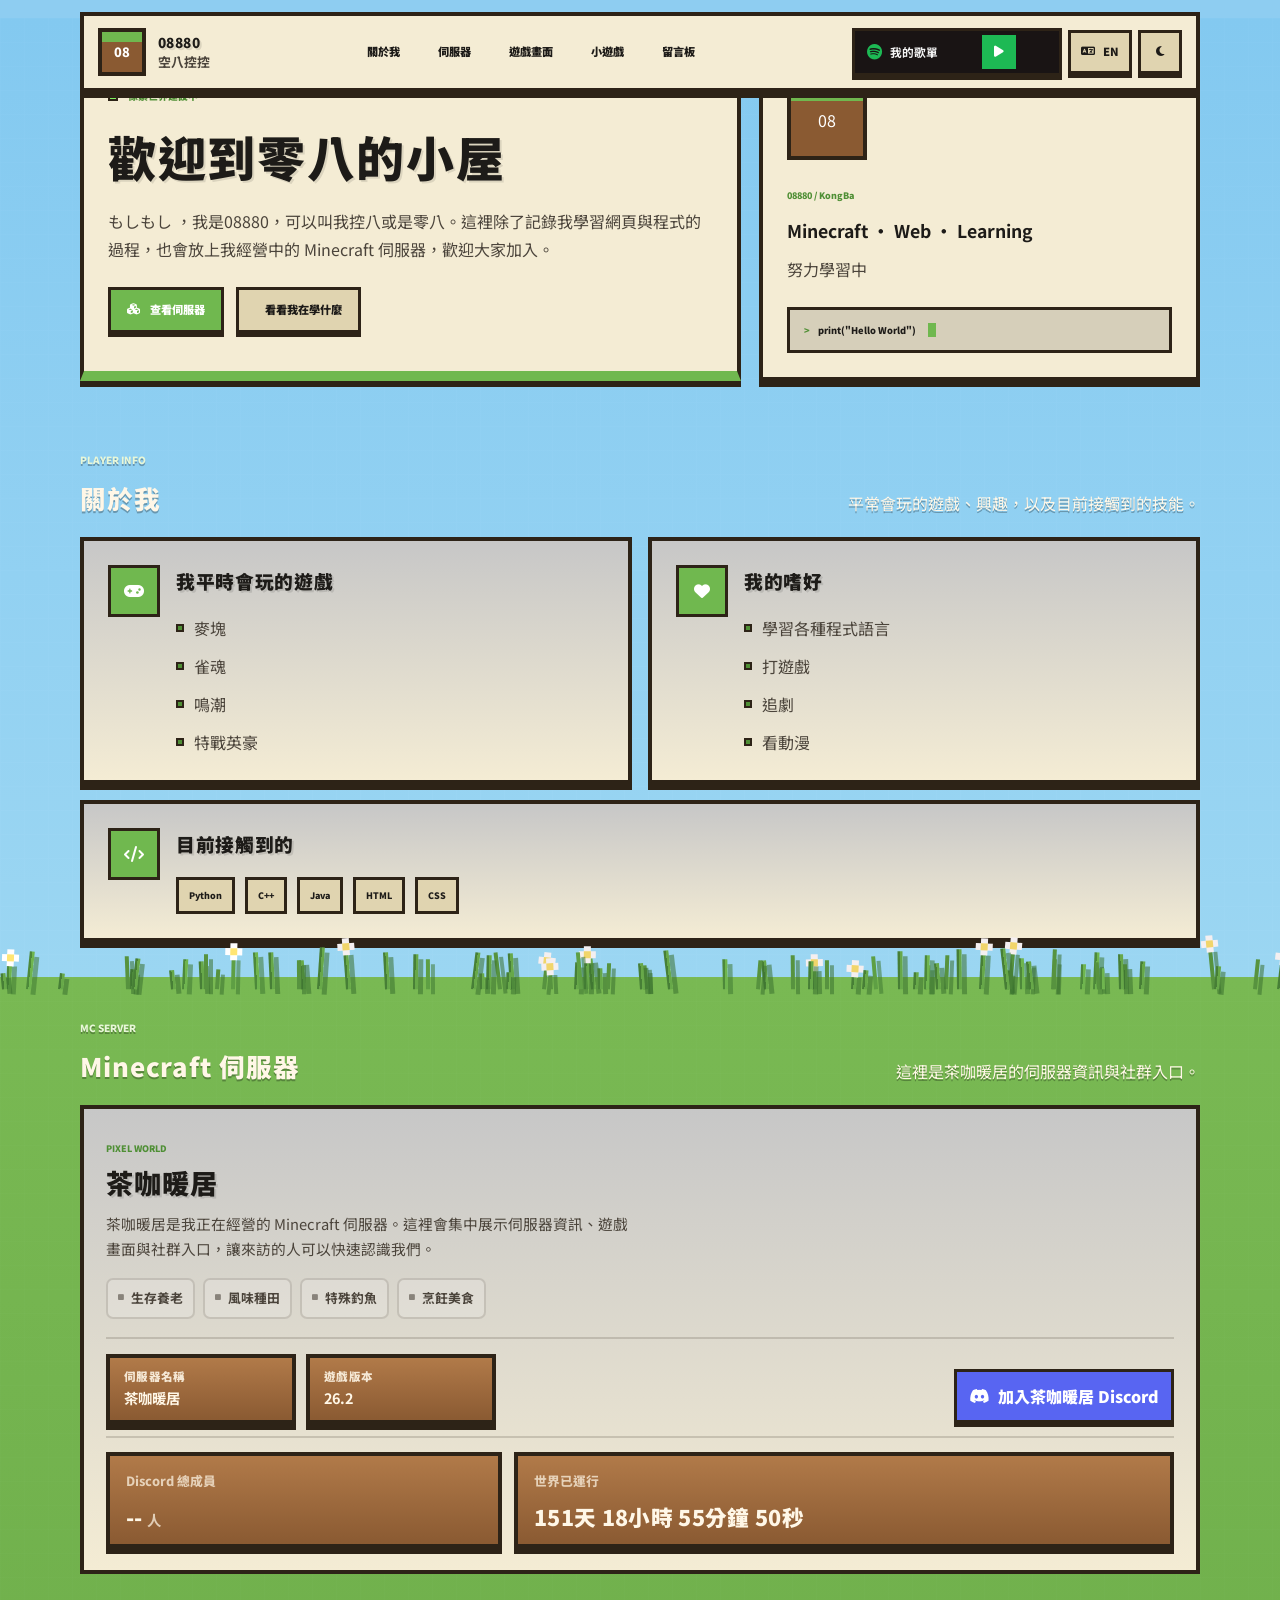
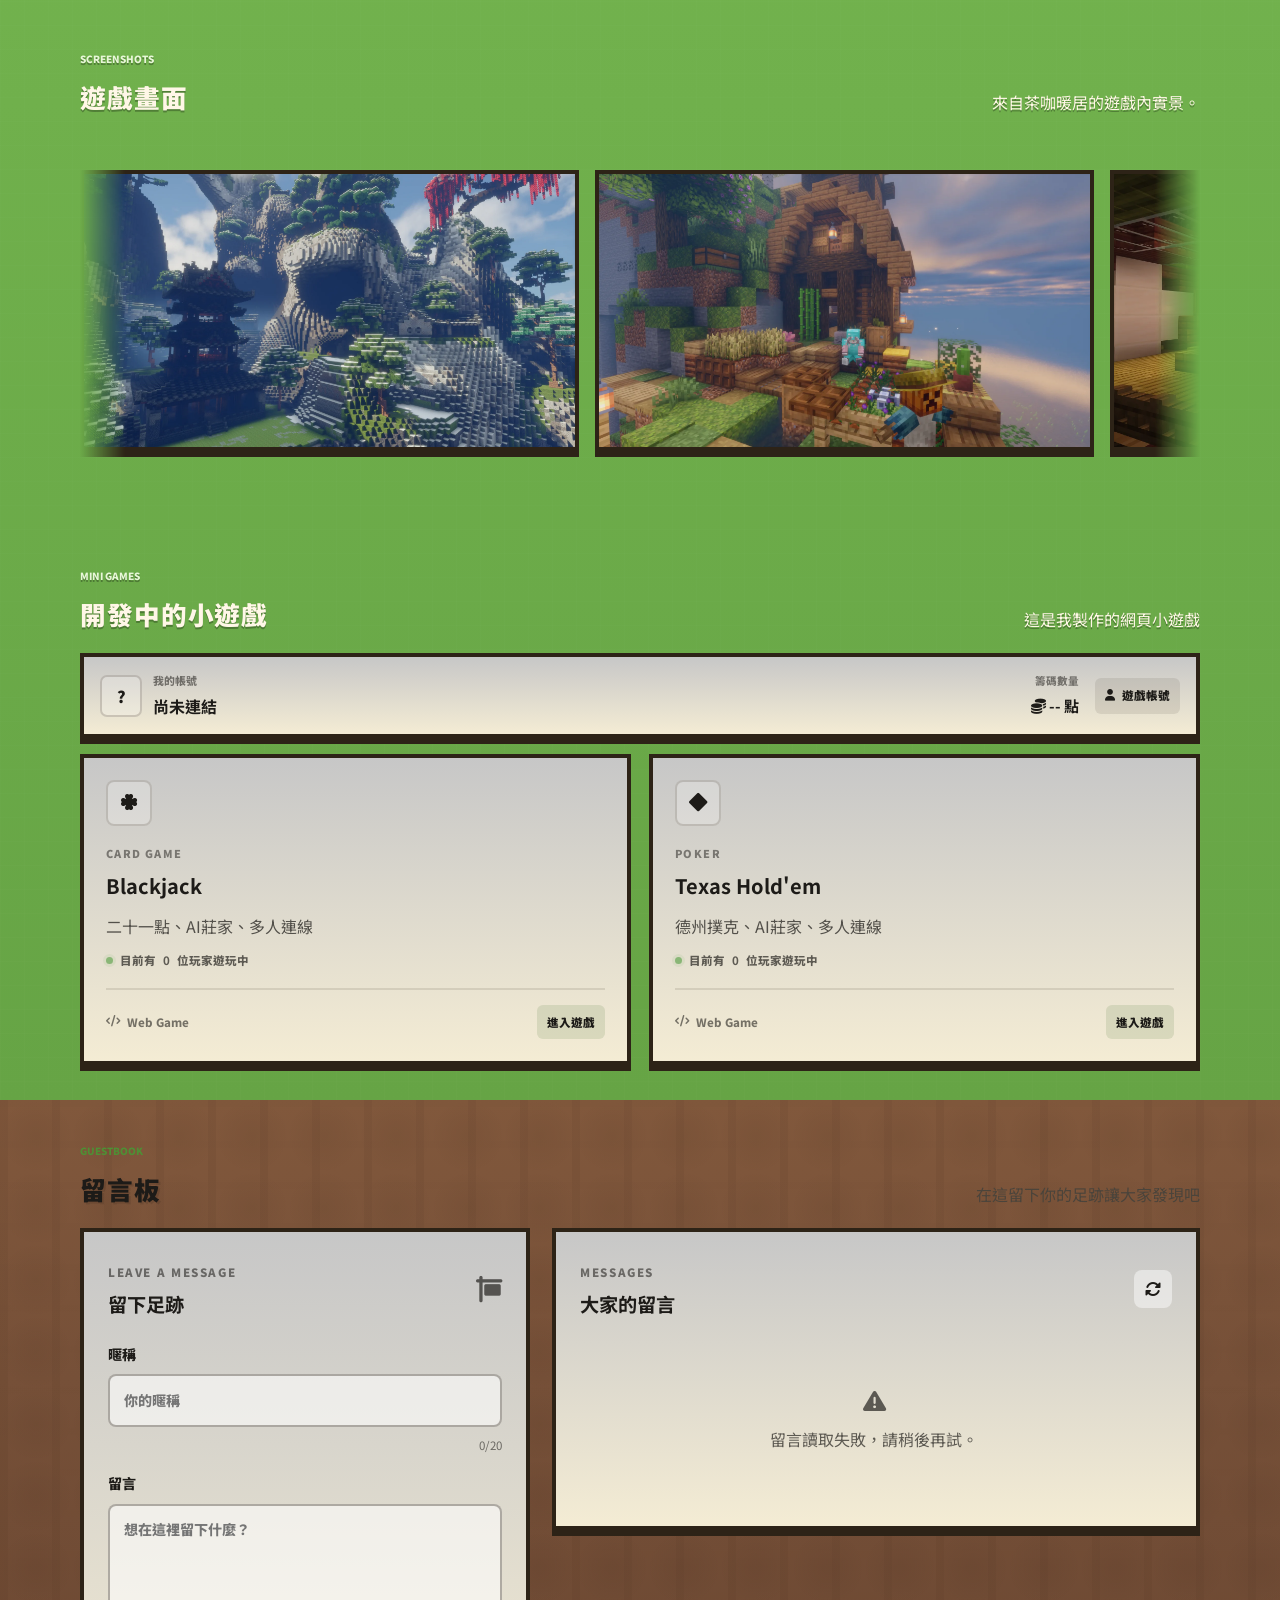
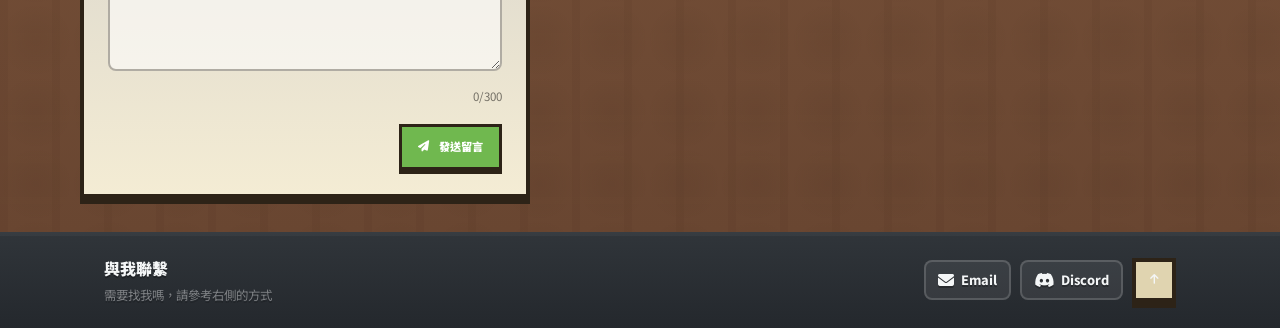
==== index.html @ 5b761f63 "Add files via upload" ====
<!DOCTYPE html>

<html lang="zh-TW">
<head>
<meta charset="utf-8"/>
<meta content="width=device-width, initial-scale=1.0" name="viewport"/>
<meta content="嗨!這是08880的自介" name="description"/>
<meta content="#a8d080" name="theme-color"/>
<title>08880 Website</title>
<link href="https://fonts.googleapis.com" rel="preconnect"/>
<link crossorigin="" href="https://fonts.gstatic.com" rel="preconnect"/>
<link href="https://fonts.googleapis.com/css2?family=Noto+Sans+TC:wght@400;500;700;900&amp;display=swap" rel="stylesheet"/>
<link href="https://cdnjs.cloudflare.com/ajax/libs/font-awesome/6.4.2/css/all.min.css" rel="stylesheet"/>
<link href="style.css?v=43" rel="stylesheet"/>
</head>
<body>
<div class="topbar-reveal-zone" id="topbar-reveal-zone" aria-hidden="true"></div>
<div aria-hidden="true" class="pixel-cloud cloud-one"></div>
<div aria-hidden="true" class="pixel-cloud cloud-two"></div>
<main class="site-shell">
<header class="topbar">
<a aria-label="回到首頁" class="brand" href="#home">
<span class="brand-mark">08</span>
<span class="brand-copy">
<strong class="brand-name">08880</strong>
<small class="brand-subtitle">空八控控</small>
</span>
</a>
<nav aria-label="主要導覽" class="desktop-nav">
<a class="nav-link nav-about" href="#about">關於我</a>
<a class="nav-link nav-server" href="#server">伺服器</a>
<a class="nav-link nav-gallery" href="#gallery">相簿</a>
<a class="nav-link nav-goals" href="#goals">小遊戲</a>
<a class="nav-link nav-guestbook" href="#guestbook">留言板</a>

</nav>
<div class="toolbar">
<div class="spotify-shell">
<div class="spotify-controls" aria-label="Spotify 歌單播放器">
<button class="spotify-now-playing spotify-open-btn" type="button" title="開啟 Spotify 歌單播放器">
<i class="fa-brands fa-spotify"></i>
<span class="spotify-track-name">我的歌單</span>
</button>

<button class="spotify-control-btn spotify-play-btn" type="button" aria-label="播放或暫停歌單" title="播放 / 暫停">
<i class="fa-solid fa-play"></i>
</button>

<button class="spotify-control-btn spotify-list-btn" type="button" aria-label="開啟歌單播放器" title="開啟歌單播放器">
<i class="fa-solid fa-list-music"></i>
</button>
</div>

<div class="spotify-popover" id="spotify-popover" aria-hidden="true">
<div class="spotify-popover-head">
<span><i class="fa-brands fa-spotify"></i> 我的歌單</span>
<button class="spotify-close-btn" type="button" aria-label="關閉 Spotify 播放器">
<i class="fa-solid fa-xmark"></i>
</button>
</div>

<div class="spotify-embed-frame-wrap">
<div id="spotify-embed"></div>
</div>
</div>
</div>
<button aria-label="切換語言" class="icon-btn lang-switch-btn" title="切換語言" type="button">
<i class="fa-solid fa-language"></i>
<span class="btn-text">EN</span>
</button>
<button aria-label="切換深色模式" class="icon-btn theme-btn" title="切換深色模式" type="button">
<i class="fa-solid fa-moon"></i>
</button>
</div>
</header>
<div class="world-zone sky-world" id="sky-world">
<div class="sky-cloud-layer" id="sky-cloud-layer" aria-hidden="true"></div>

<section class="hero" id="home">
<div class="hero-copy panel-block panel-grass">
<div class="eyebrow hero-eyebrow">
<span class="status-dot"></span>
<span class="hero-kicker">像素世界建設中</span>
</div>
<h1 class="hero-title">
<span class="greeting-content">歡迎到零八的小屋</span>
</h1>
<p class="intro-text">
                    もしもし ，我是08880，可以叫我控八或是零八。這裡除了記錄我學習網頁與程式的過程，也會放上我經營中的 Minecraft 伺服器，歡迎大家加入。
                </p>
<div class="hero-actions">
<a class="primary-btn hero-server-btn" href="#server">
<i class="fa-solid fa-cubes"></i>
<span>查看伺服器</span>
</a>
<a class="secondary-btn hero-skills-btn" href="#about">
<i class="fa-solid fa-pickaxe"></i>
<span>看看我在學什麼</span>
</a>
</div>
</div>
<aside aria-label="個人資訊摘要" class="hero-panel panel-block panel-stone">
<div class="hero-avatar">08</div>
<div class="hero-panel-copy">
<span class="hero-panel-label">08880 / KongBa</span>
<strong class="hero-panel-title">Minecraft · Web · Learning</strong>
<p class="hero-panel-text">努力學習中</p>
</div>
<div aria-hidden="true" class="terminal-line">
<span>&gt;</span>
<span class="terminal-code" aria-hidden="true"></span>
<span class="terminal-cursor"></span>
</div>
</aside>
</section>
<section class="section" id="about">
<div class="section-heading">
<div>
<span class="eyebrow about-eyebrow">PLAYER INFO</span>
<h2 class="section-title about-title">關於我</h2>
</div>
<p class="section-description about-description">平常會玩的遊戲、興趣，以及目前接觸到的技能。</p>
</div>
<div class="about-grid">
<article class="info-card panel-block panel-stone games-card">
<div class="card-icon"><i class="fa-solid fa-gamepad"></i></div>
<div>
<h3 class="games-title">我平時會玩的遊戲</h3>
<ul class="item-list game-list"></ul>
</div>
</article>
<article class="info-card panel-block panel-stone hobby-card">
<div class="card-icon"><i class="fa-solid fa-heart"></i></div>
<div>
<h3 class="hobby-title">我的嗜好</h3>
<ul class="item-list hobby-list"></ul>
</div>
</article>
<article class="info-card panel-block panel-stone skills-card">
<div class="card-icon"><i class="fa-solid fa-code"></i></div>
<div class="skills-content">
<h3 class="skills-title">目前接觸到的</h3>
<div class="badge-list skills-list"></div>
</div>
</article>
</div>
</section>

</div>
<div class="world-zone grass-world" id="grass-world">
<div class="grass-horizon-decoration" id="grass-horizon-decoration" aria-hidden="true"></div>
<section class="section server-section" id="server">
<div class="section-heading">
<div>
<span class="eyebrow server-eyebrow">MC SERVER</span>
<h2 class="section-title server-title">Minecraft 伺服器</h2>
</div>
<p class="section-description server-description">介紹茶咖暖居的玩法、社群入口與目前運行狀態。</p>
</div>
<div class="server-layout server-layout-unified">
<div class="server-unified-card panel-block panel-stone">

<div class="server-unified-main server-unified-main-single">
<div class="server-intro-copy server-simple-card">
<span class="server-mini-label">PIXEL WORLD</span>
<h3 class="server-name">茶咖暖居</h3>

<p class="server-copy">茶咖暖居是我正在經營的 Minecraft 生存伺服器，希望打造一個能長期遊玩、交流與一起留下回憶的小世界。</p>

<div class="server-features server-feature-cards">
<span><i class="fa-solid fa-square"></i><span class="server-feature-one">生存養老</span></span>
<span><i class="fa-solid fa-square"></i><span class="server-feature-two">風味種田</span></span>
<span><i class="fa-solid fa-square"></i><span class="server-feature-three">特殊釣魚</span></span>
<span><i class="fa-solid fa-square"></i><span class="server-feature-four">烹飪美食</span></span>
</div>
</div>
</div>

<div class="server-unified-footer server-unified-footer-v21">
<div class="server-meta-grid server-meta-grid-compact">
<div class="server-meta-card panel-block panel-dirt">
<span class="server-meta-label server-ip-label">伺服器名稱</span>
<strong class="server-meta-value server-ip-value">茶咖暖居</strong>
</div>

<div class="server-meta-card panel-block panel-dirt">
<span class="server-meta-label server-version-label">遊戲版本</span>
<strong class="server-meta-value server-version-value">26.2</strong>
</div>
</div>

<a class="discord-link-btn server-discord-single-btn" href="https://discord.gg/FHCSjfD9Fq" rel="noopener noreferrer" target="_blank">
<i class="fa-brands fa-discord"></i>
<span class="discord-link-text">加入茶咖暖居 Discord</span>
</a>
</div>

<div class="server-bottom-stats">
<div class="discord-stat-box panel-block panel-dirt">
<span class="discord-stat-label">Discord 總成員</span>
<strong class="discord-stat-value">
<span id="discord-member-count">讀取中...</span>
<span class="discord-stat-unit">人</span>
</strong>
</div>

<div class="discord-stat-box panel-block panel-dirt discord-uptime-box">
<span class="discord-stat-label">世界已運行</span>
<strong class="discord-stat-value discord-uptime-value" id="server-uptime">計算中...</strong>
</div>
</div>

</div>
</div>
</section>


<section class="section gallery-section" id="gallery">
<div class="section-heading">
<div>
<span class="eyebrow gallery-eyebrow">SCREENSHOTS</span>
<h2 class="section-title gallery-title">遊戲畫面</h2>
</div>
<p class="section-description gallery-description">來自茶咖暖居的遊戲內實景。</p>
</div>
<div aria-label="茶咖暖居遊戲畫面輪播" class="gallery-carousel" id="gallery-carousel">
<button class="gallery-strip-arrow gallery-strip-arrow-left" type="button" aria-label="上一張">
<i class="fa-solid fa-chevron-left"></i>
</button>

<div class="gallery-track" id="gallery-track"></div>

<button class="gallery-strip-arrow gallery-strip-arrow-right" type="button" aria-label="下一張">
<i class="fa-solid fa-chevron-right"></i>
</button>
</div>
</section>

<section class="section games-section" id="goals">
<div class="section-heading">
<div>
<span class="eyebrow goals-eyebrow">MINI GAMES</span>
<h2 class="section-title goals-title">開發中的小遊戲</h2>
</div>
<p class="section-description goals-description">這是我製作的網頁小遊戲</p>
</div>

<div class="game-wallet-bar panel-block panel-stone" id="game-wallet-bar">
<div class="game-wallet-identity">
<div class="game-wallet-avatar" id="game-wallet-avatar">
<span id="game-wallet-avatar-fallback">?</span>
<img id="game-wallet-avatar-image" alt="" hidden>
</div>
<div>
<span class="game-wallet-label">我的帳號</span>
<strong id="game-wallet-name">尚未連結</strong>
</div>
</div>

<div class="game-wallet-balance">
<span>籌碼數量</span>
<strong><i class="fa-solid fa-coins"></i> <span id="game-wallet-chips">--</span> 點</strong>
</div>

<div class="game-wallet-actions">
<button class="game-wallet-account" id="game-wallet-account" type="button">
<i class="fa-solid fa-user"></i>
<span>遊戲帳號</span>
</button>
</div>
</div>

<div class="games-grid">
<article class="game-card panel-block panel-stone" data-game-card="blackjack">
<div class="game-card-top">
<span class="game-icon" aria-hidden="true">
<i class="fa-solid fa-clover"></i>
</span>
</div>

<div class="game-card-copy">
<span class="game-kicker">CARD GAME</span>
<h3 class="blackjack-title">Blackjack</h3>
<p class="blackjack-text">二十一點、AI莊家、多人連線</p>
<p class="game-online-count" data-game-online="blackjack">
<span class="game-online-dot"></span>
目前有 <strong>0</strong> 位玩家遊玩中
</p>
</div>

<div class="game-card-footer">
<span><i class="fa-solid fa-code"></i> Web Game</span>
<button class="game-dev-btn game-dev-one game-enter-btn" data-game="blackjack" type="button">進入遊戲</button>
</div>
</article>

<article class="game-card panel-block panel-stone" data-game-card="texas">
<div class="game-card-top">
<span class="game-icon" aria-hidden="true">
<i class="fa-solid fa-diamond"></i>
</span>
</div>

<div class="game-card-copy">
<span class="game-kicker">POKER</span>
<h3 class="texas-title">Texas Hold&apos;em</h3>
<p class="texas-text">德州撲克、AI莊家、多人連線</p>
<p class="game-online-count" data-game-online="texas">
<span class="game-online-dot"></span>
目前有 <strong>0</strong> 位玩家遊玩中
</p>
</div>

<div class="game-card-footer">
<span><i class="fa-solid fa-code"></i> Web Game</span>
<button class="game-dev-btn game-dev-two game-enter-btn" data-game="texas" type="button">進入遊戲</button>
</div>
</article>
</div>
</section>



</div>
<div class="world-zone dirt-world" id="dirt-world">


<div class="game-account-modal" id="game-account-modal" aria-hidden="true">
<div class="game-account-dialog panel-block panel-stone" role="dialog" aria-modal="true" aria-labelledby="game-account-title">
<button class="game-account-close" id="game-account-close" type="button" aria-label="關閉遊戲帳號">
<i class="fa-solid fa-xmark"></i>
</button>

<div class="game-account-head">
<span class="eyebrow">GAME ACCOUNT</span>
<h2 id="game-account-title">遊戲帳號</h2>
</div>

<div class="game-auth-view" id="game-auth-view">
<div class="game-auth-reward">
<i class="fa-solid fa-coins"></i>
<div>
<strong>首次連結獲得 3000 點</strong>
</div>
</div>

<div class="game-auth-buttons">
<button class="game-auth-provider game-auth-google" id="game-auth-google" type="button">
<i class="fa-brands fa-google"></i>
<span>使用 Google 連結</span>
</button>

<button class="game-auth-provider game-auth-discord" id="game-auth-discord" type="button">
<i class="fa-brands fa-discord"></i>
<span>使用 Discord 連結</span>
</button>
</div>

<p class="game-auth-note">進行帳號綁定以儲存您的資訊</p>
</div>

<div class="game-profile-view" id="game-profile-view" hidden>
<div class="game-profile-layout">
<div class="game-profile-main">
<div class="game-profile-overview">
<div class="game-profile-avatar-wrap">
<button class="game-profile-avatar game-profile-avatar-edit" id="game-profile-avatar" type="button" aria-label="更換玩家頭像" title="點擊更換頭像">
<span id="game-profile-avatar-fallback">?</span>
<img id="game-profile-avatar-image" alt="玩家頭像" hidden>
<span class="game-avatar-edit-overlay" aria-hidden="true">
<i class="fa-solid fa-pen"></i>
</span>
</button>

<input id="game-avatar-file" type="file" accept="image/png,image/jpeg,image/webp" hidden>
</div>

<div class="game-profile-summary">
<span>您的資訊</span>
<strong id="game-profile-display-name">--</strong>

<div class="game-profile-chips">
<span>我的籌碼</span>
<strong><i class="fa-solid fa-coins"></i> <span id="game-profile-chips">0</span> 點</strong>
</div>

<button class="game-daily-btn" id="game-daily-btn" type="button">
<i class="fa-solid fa-gift"></i>
<span>領取每日 1000 點</span>
</button>
</div>

<div class="game-radar-only">
<svg id="game-radar-svg" viewBox="0 0 260 250" role="img" aria-label="玩家五項遊戲風格雷達圖">
<g class="game-radar-grid"></g>
<polygon id="game-radar-value" class="game-radar-value" points=""></polygon>
<g class="game-radar-axes"></g>
<g class="game-radar-labels"></g>
</svg>
</div>
</div>

<div class="game-profile-form">
<label>
<span>暱稱</span>
<div class="game-nickname-field">
<input id="game-profile-nickname" type="text" maxlength="10" autocomplete="nickname" placeholder="輸入暱稱">
<span class="game-nickname-count" id="game-nickname-count">0/10</span>
</div>
</label>

<div class="game-profile-form-actions">
<p id="game-profile-status" aria-live="polite"></p>

<button class="game-profile-save" id="game-profile-save" type="button">
<i class="fa-solid fa-floppy-disk"></i>
<span>儲存設定</span>
</button>
</div>
</div>

<div class="game-bindings-panel">
<div class="game-bindings-head">
<div>
<span>ACCOUNT LINKS</span>
<strong>帳號綁定</strong>
</div>
<small>至少保留一種登入方式</small>
</div>

<div class="game-binding-row" data-binding-provider="google">
<div class="game-binding-provider">
<i class="fa-brands fa-google"></i>
<div>
<strong>Google</strong>
<span class="game-binding-status">尚未綁定</span>
</div>
</div>
<div class="game-binding-actions">
<button class="game-binding-primary" data-binding-action="google" type="button">綁定</button>
<button class="game-binding-unlink" data-unlink-provider="google" type="button">解除綁定</button>
</div>
</div>

<div class="game-binding-row" data-binding-provider="discord">
<div class="game-binding-provider">
<i class="fa-brands fa-discord"></i>
<div>
<strong>Discord</strong>
<span class="game-binding-status">尚未綁定</span>
</div>
</div>
<div class="game-binding-actions">
<button class="game-binding-primary" data-binding-action="discord" type="button">綁定</button>
<button class="game-binding-unlink" data-unlink-provider="discord" type="button">解除綁定</button>
</div>
</div>
</div>

<button class="game-logout-btn" id="game-logout-btn" type="button">
<i class="fa-solid fa-right-from-bracket"></i>
<span>登出遊戲帳號</span>
</button>
</div>


</div>
</div>
</div>
</div>

<div class="gallery-lightbox" id="gallery-lightbox" aria-hidden="true">
<button class="gallery-lightbox-close" id="gallery-lightbox-close" type="button" aria-label="關閉圖片預覽">
<i class="fa-solid fa-xmark"></i>
</button>
<div class="gallery-lightbox-stage">
<img id="gallery-lightbox-image" src="" alt="">
</div>
<p class="gallery-lightbox-caption" id="gallery-lightbox-caption"></p>
</div>

<section class="section guestbook-section" id="guestbook">
<div class="section-heading">
<div>
<span class="eyebrow guestbook-eyebrow">GUESTBOOK</span>
<h2 class="section-title guestbook-title">留言板</h2>
</div>
<p class="section-description guestbook-description">在這留下你的足跡讓大家發現吧</p>
</div>

<div class="guestbook-layout">
<form class="guestbook-form panel-block panel-stone" id="guestbook-form">
<div class="guestbook-form-head">
<div>
<span class="guestbook-mini-label">LEAVE A MESSAGE</span>
<h3>留下足跡</h3>
</div>
<i class="fa-solid fa-sign-hanging"></i>
</div>

<label class="guestbook-field">
<span>暱稱</span>
<input id="guestbook-nickname" name="nickname" type="text" maxlength="20" autocomplete="nickname" placeholder="你的暱稱" required>
<small><span id="nickname-count">0</span>/20</small>
</label>

<label class="guestbook-field">
<span>留言</span>
<textarea id="guestbook-message" name="message" maxlength="300" rows="6" placeholder="想在這裡留下什麼？" required></textarea>
<small><span id="message-count">0</span>/300</small>
</label>

<div class="guestbook-submit-row">
<p class="guestbook-status" id="guestbook-status" aria-live="polite"></p>
<button class="primary-btn guestbook-submit-btn" id="guestbook-submit" type="submit">
<i class="fa-solid fa-paper-plane"></i>
<span>發送留言</span>
</button>
</div>
</form>

<div class="guestbook-board panel-block panel-stone">
<div class="guestbook-board-head">
<div>
<span class="guestbook-mini-label">MESSAGES</span>
<h3>大家的留言</h3>
</div>
<button class="guestbook-refresh-btn" id="guestbook-refresh" type="button" aria-label="重新整理留言" title="重新整理留言">
<i class="fa-solid fa-rotate"></i>
</button>
</div>
<div class="guestbook-list" id="guestbook-list">
<div class="guestbook-loading">
<i class="fa-solid fa-cube fa-spin"></i>
<span>正在讀取留言...</span>
</div>
</div>
</div>
</div>
</section>


</div>
<footer class="site-footer contact-footer" id="contact">
<div class="contact-footer-copy">
<div>
<strong class="contact-footer-title">與我聯繫</strong>
<p>需要找我嗎，請參考右側的方式</p>
</div>
</div>

<div class="contact-footer-actions">
<a
    class="footer-contact-btn"
    href="https://mail.google.com/mail/?view=cm&fs=1&to=aa0968696208@gmail.com"
    target="_blank"
    rel="noopener noreferrer"
    aria-label="使用 Gmail 寄信給 08880"
    title="Email：aa0968696208@gmail.com"
>
<i class="fa-solid fa-envelope"></i>
<span>Email</span>
</a>

<a
    class="footer-contact-btn"
    href="https://discord.com/app"
    target="_blank"
    rel="noopener noreferrer"
    aria-label="在 Discord 找 08880"
    title="Discord：08880"
>
<i class="fa-brands fa-discord"></i>
<span>Discord</span>
</a>

<a aria-label="回到頂部" class="back-to-top" href="#home">
<i class="fa-solid fa-arrow-up"></i>
</a>
</div>
</footer>
</main>
<script>

const content = {
    zh: {
        htmlLang: "zh-TW",
        pageTitle: "08880 Website",
        brandSubtitle: "空八控控",
        navAbout: "關於我",
        navServer: "伺服器",
        navGallery: "遊戲畫面",
        navGoals: "小遊戲",
        langButton: "EN",
        heroKicker: "像素世界建設中",
        greeting: "歡迎到零八的小屋",
        intro: "もしもし ，我是08880，可以叫我控八或是零八。這裡除了記錄我學習網頁與程式的過程，也會放上我經營中的 Minecraft 伺服器，歡迎大家加入。",
        heroServerBtn: "查看伺服器",
        heroSkillsBtn: "看看我在學什麼",
        heroPanelText: "努力學習中",
        aboutEyebrow: "PLAYER INFO",
        aboutTitle: "關於我",
        aboutDescription: "平常會玩的遊戲、興趣，以及目前接觸到的技能。",
        gamesTitle: "我平時會玩的遊戲",
        games: ["麥塊", "雀魂", "鳴潮", "特戰英豪"],
        hobbyTitle: "我的嗜好",
        hobbies: ["學習各種程式語言", "打遊戲", "追劇", "看動漫"],
        skillsTitle: "目前接觸到的",
        skills: ["Python", "C++", "Java", "HTML", "CSS"],
        serverEyebrow: "MC SERVER",
        serverTitle: "Minecraft 伺服器",
        serverDescription: "這裡是茶咖暖居的伺服器資訊與社群入口。",
        serverName: "茶咖暖居",
        serverCopy: "茶咖暖居是我正在經營的 Minecraft 伺服器。這裡會集中展示伺服器資訊、遊戲畫面與社群入口，讓來訪的人可以快速認識我們。",
        serverFeatureOne: "生存養老",
        serverFeatureTwo: "風味種田",
        serverFeatureThree: "特殊釣魚",
        serverFeatureFour: "烹飪美食",
        serverIpLabel: "伺服器名稱",
        serverIpValue: "茶咖暖居",
        serverVersionLabel: "遊戲版本",
        serverVersionValue: "26.2",
        serverJoinLabel: "Discord 社群",
        serverJoinValue: "公告、活動與伺服器交流都會集中在 Discord",
        discordLinkText: "加入茶咖暖居 Discord",
        communityTitle: "伺服器社群",
        communityCopy: "以下是在茶咖暖居discord中的在線成員，歡迎加入我們",
        galleryEyebrow: "SCREENSHOTS",
        galleryTitle: "遊戲畫面",
        galleryDescription: "來自茶咖暖居的遊戲內實景。",
        goalsEyebrow: "MINI GAMES",
        goalsTitle: "開發中的小遊戲",
        goalsDescription: "這是我製作的網頁小遊戲",
        blackjackTitle: "Blackjack",
        blackjackText: "二十一點、AI莊家、多人連線",
        texasTitle: "Texas Hold\'em",
        texasText: "德州撲克、AI莊家、多人連線",
        gameStatus: "開發中",
        gameUnavailable: "進入遊戲",
        shortGoalTitle: "短期目標",
        shortGoalText: "學習 HTML 並熟悉運用，打好網頁基礎。",
        longGoalTitle: "長期目標",
        longGoalText: "學習更多種程式語言，並持續精進，成為跨領域開發者。",
        lifeGoalTitle: "生涯目標",
        lifeGoalText: "將撰寫程式的技能運用在職場中，創造實際價值與解決問題。",
        footer: "與我聯繫"
    },
    en: {
        htmlLang: "en",
        pageTitle: "08880 Website",
        brandSubtitle: "KongBa",
        navAbout: "About",
        navServer: "Server",
        navGallery: "Screenshots",
        navGoals: "Mini Games",
        langButton: "中",
        heroKicker: "Building a pixel world",
        greeting: "Welcome to 08880's pixel home",
        intro: "I'm 08880, and you can call me KongBa or 08. This site records my web and programming journey and also showcases the Minecraft server I run.",
        heroServerBtn: "View server",
        heroSkillsBtn: "See what I'm learning",
        heroPanelText: "Learning hard",
        aboutEyebrow: "PLAYER INFO",
        aboutTitle: "About me",
        aboutDescription: "Games I play, hobbies I enjoy, and skills I'm currently learning.",
        gamesTitle: "Games I play",
        games: ["Minecraft", "Mahjong Soul", "Wuthering Waves", "Valorant"],
        hobbyTitle: "My hobbies",
        hobbies: ["Learning programming languages", "Gaming", "Watching shows", "Anime"],
        skillsTitle: "Current tech stack",
        skills: ["Python", "C++", "Java", "HTML", "CSS"],
        serverEyebrow: "MC SERVER",
        serverTitle: "Minecraft server",
        serverDescription: "Server information and the community entrance for 茶咖暖居.",
        serverName: "茶咖暖居",
        serverCopy: "茶咖暖居 is the Minecraft server I run. This section brings together server information, screenshots, and the community entrance so visitors can quickly understand the server.",
        serverFeatureOne: "Relaxed survival",
        serverFeatureTwo: "Flavor farming",
        serverFeatureThree: "Frequent updates",
        serverFeatureFour: "Planned events",
        serverIpLabel: "Server name",
        serverIpValue: "茶咖暖居",
        serverVersionLabel: "Game version",
        serverVersionValue: "26.2",
        serverJoinLabel: "Discord community",
        serverJoinValue: "Announcements, events, and community chat are organized in Discord",
        discordLinkText: "Join 茶咖暖居 Discord",
        communityTitle: "Server community",
        communityCopy: "Below are the members currently online in 茶咖暖居 Discord. You are welcome to join us.",
        galleryEyebrow: "SCREENSHOTS",
        galleryTitle: "Game screenshots",
        galleryDescription: "In-game scenes from 茶咖暖居.",
        goalsEyebrow: "MINI GAMES",
        goalsTitle: "Mini games in development",
        goalsDescription: "These are the web mini games I made.",
        blackjackTitle: "Blackjack",
        blackjackText: "Blackjack with an AI dealer and multiplayer support.",
        texasTitle: "Texas Hold'em",
        texasText: "Texas Hold\'em with an AI dealer and multiplayer support.",
        gameStatus: "In development",
        gameUnavailable: "Enter game",
        shortGoalTitle: "Short-term",
        shortGoalText: "Learn HTML well and build a solid foundation for web development.",
        longGoalTitle: "Long-term",
        longGoalText: "Learn more programming languages and keep improving as a cross-disciplinary developer.",
        lifeGoalTitle: "Career",
        lifeGoalText: "Apply programming skills in real work to solve problems and create value.",
        footer: "Pixel-style personal website"
    }
};

const root = document.documentElement;
const body = document.body;
const themeBtn = document.querySelector('.theme-btn');
const langBtn = document.querySelector('.lang-switch-btn');
const urlParams = new URLSearchParams(window.location.search);
let currentLang = urlParams.get('lang') === 'en' ? 'en' : 'zh';

function setText(selector, value) {
    const element = document.querySelector(selector);
    if (element) element.textContent = value;
}

function escapeHtml(value) {
    return String(value ?? '').replace(/[&<>'"]/g, char => ({
        '&': '&amp;', '<': '&lt;', '>': '&gt;', "'": '&#39;', '"': '&quot;'
    })[char]);
}

function updateContent() {
    const t = content[currentLang];
    root.lang = t.htmlLang;
    document.title = t.pageTitle;

    setText('.brand-subtitle', t.brandSubtitle);
    setText('.nav-about', t.navAbout);
    setText('.nav-server', t.navServer);
    setText('.nav-gallery', t.navGallery);
    setText('.nav-goals', t.navGoals);
    setText('.lang-switch-btn .btn-text', t.langButton);

    setText('.hero-kicker', t.heroKicker);
    setText('.greeting-content', t.greeting);
    setText('.intro-text', t.intro);
    setText('.hero-server-btn span', t.heroServerBtn);
    setText('.hero-skills-btn span', t.heroSkillsBtn);
    setText('.hero-panel-text', t.heroPanelText);

    setText('.about-eyebrow', t.aboutEyebrow);
    setText('.about-title', t.aboutTitle);
    setText('.about-description', t.aboutDescription);
    setText('.games-title', t.gamesTitle);
    setText('.hobby-title', t.hobbyTitle);
    setText('.skills-title', t.skillsTitle);
    document.querySelector('.game-list').innerHTML = t.games.map(game => `<li><span class="list-dot"></span>${escapeHtml(game)}</li>`).join('');
    document.querySelector('.hobby-list').innerHTML = t.hobbies.map(hobby => `<li><span class="list-dot"></span>${escapeHtml(hobby)}</li>`).join('');
    document.querySelector('.skills-list').innerHTML = t.skills.map(skill => `<span class="badge">${escapeHtml(skill)}</span>`).join('');

    setText('.server-eyebrow', t.serverEyebrow);
    setText('.server-title', t.serverTitle);
    setText('.server-description', t.serverDescription);
    setText('.server-name', t.serverName);
    setText('.server-copy', t.serverCopy);
    setText('.server-feature-one', t.serverFeatureOne);
    setText('.server-feature-two', t.serverFeatureTwo);
    setText('.server-feature-three', t.serverFeatureThree);
    setText('.server-feature-four', t.serverFeatureFour);
    setText('.server-ip-label', t.serverIpLabel);
    setText('.server-ip-value', t.serverIpValue);
    setText('.server-version-label', t.serverVersionLabel);
    setText('.server-version-value', t.serverVersionValue);
    setText('.server-join-label', t.serverJoinLabel);
    setText('.server-join-value', t.serverJoinValue);
    setText('.discord-link-text', t.discordLinkText);
    setText('.community-title', t.communityTitle);
    setText('.community-copy', t.communityCopy);

    setText('.gallery-eyebrow', t.galleryEyebrow);
    setText('.gallery-title', t.galleryTitle);
    setText('.gallery-description', t.galleryDescription);

    setText('.goals-eyebrow', t.goalsEyebrow);
    setText('.goals-title', t.goalsTitle);
    setText('.goals-description', t.goalsDescription);
    setText('.blackjack-title', t.blackjackTitle);
    setText('.blackjack-text', t.blackjackText);
    setText('.texas-title', t.texasTitle);
    setText('.texas-text', t.texasText);
    setText('.game-dev-one', t.gameUnavailable);
    setText('.game-dev-two', t.gameUnavailable);
    setText('.short-goal-title', t.shortGoalTitle);
    setText('.short-goal-text', t.shortGoalText);
    setText('.long-goal-title', t.longGoalTitle);
    setText('.long-goal-text', t.longGoalText);
    setText('.life-goal-title', t.lifeGoalTitle);
    setText('.life-goal-text', t.lifeGoalText);

    document.querySelector('.footer-text').innerHTML = `© <span class="current-year">${new Date().getFullYear()}</span> 08880 · ${escapeHtml(t.footer)}`;
}

function applyTheme(theme) {
    body.dataset.theme = theme;
    localStorage.setItem('theme', theme);
    const dark = theme === 'dark';
    themeBtn.querySelector('i').className = dark ? 'fa-solid fa-sun' : 'fa-solid fa-moon';
    themeBtn.setAttribute('aria-label', dark ? '切換淺色模式' : '切換深色模式');
}

langBtn.addEventListener('click', () => {
    currentLang = currentLang === 'zh' ? 'en' : 'zh';
    const url = new URL(window.location.href);
    if (currentLang === 'en') url.searchParams.set('lang', 'en');
    else url.searchParams.delete('lang');
    window.history.replaceState({}, '', url);
    updateContent();
});

themeBtn.addEventListener('click', () => {
    applyTheme(body.dataset.theme === 'dark' ? 'light' : 'dark');
});

document.querySelectorAll('a[href^="#"]').forEach(anchor => {
    anchor.addEventListener('click', event => {
        const target = document.querySelector(anchor.getAttribute('href'));
        if (!target) return;
        event.preventDefault();
        target.scrollIntoView({ behavior: 'smooth', block: 'start' });
    });
});


const galleryImages = Array.from({ length: 9 }, (_, index) =>
    `images/gallery-${String(index + 1).padStart(2, '0')}.webp`
);

const galleryTrack = document.getElementById('gallery-track');
const galleryPrevBtn = document.querySelector('.gallery-strip-arrow-left');
const galleryNextBtn = document.querySelector('.gallery-strip-arrow-right');

function createGalleryCard(index, decorative = false) {
    const card = document.createElement('div');
    card.className = 'gallery-card';

    const image = document.createElement('img');
    image.className = 'gallery-slide';
    image.src = galleryImages[index];
    image.alt = decorative ? '' : `茶咖暖居遊戲畫面 ${String(index + 1).padStart(2, '0')}`;
    image.dataset.galleryIndex = String(index + 1);
    image.loading = index < 3 ? 'eager' : 'lazy';

    card.appendChild(image);
    return card;
}

if (galleryTrack) {
    // 必須是兩組完全一樣的圖片。
    // CSS 從 0 移到 -50% 時，第二組會無縫接上第一組。
    for (let groupIndex = 0; groupIndex < 2; groupIndex += 1) {
        const group = document.createElement('div');
        group.className = 'gallery-sequence';

        if (groupIndex === 1) {
            group.setAttribute('aria-hidden', 'true');
        }

        galleryImages.forEach((_, index) => {
            group.appendChild(createGalleryCard(index, groupIndex === 1));
        });

        galleryTrack.appendChild(group);
    }

    function getGalleryAnimation() {
        // 不使用 CSSAnimation instanceof，避免部分瀏覽器相容性問題。
        return galleryTrack.getAnimations()[0] || null;
    }

    let galleryArrowTween = null;

    function moveGalleryOneCard(direction) {
        const animation = getGalleryAnimation();
        const group = galleryTrack.querySelector('.gallery-sequence');
        const card = galleryTrack.querySelector('.gallery-card');

        if (!animation || !group || !card) return;

        const groupWidth = group.getBoundingClientRect().width;
        const styles = getComputedStyle(group);
        const gap = parseFloat(styles.columnGap || styles.gap) || 0;
        const cardStep = card.getBoundingClientRect().width + gap;

        const timing = animation.effect?.getComputedTiming?.();
        const duration = Number(timing?.duration);

        if (!groupWidth || !cardStep || !duration || !Number.isFinite(duration)) {
            return;
        }

        // 一張圖片寬度對應的動畫時間。
        const stepTime = (cardStep / groupWidth) * duration;

        let startTime = Number(animation.currentTime || 0);

        // 往回切換時如果快碰到 0，先加上一個完整週期。
        // 畫面位置完全相同，但可以避免 tween 跑到負數。
        if (direction < 0 && startTime < stepTime) {
            startTime += duration;
            animation.currentTime = startTime;
        }

        const targetTime = startTime + direction * stepTime;
        const tweenDuration = 420;
        const tweenStart = performance.now();

        if (galleryArrowTween) {
            cancelAnimationFrame(galleryArrowTween);
            galleryArrowTween = null;
        }

        const easeInOutCubic = t =>
            t < 0.5
                ? 4 * t * t * t
                : 1 - Math.pow(-2 * t + 2, 3) / 2;

        const tween = now => {
            const progress = Math.min((now - tweenStart) / tweenDuration, 1);
            const eased = easeInOutCubic(progress);

            animation.currentTime =
                startTime + (targetTime - startTime) * eased;

            if (progress < 1) {
                galleryArrowTween = requestAnimationFrame(tween);
            } else {
                galleryArrowTween = null;
            }
        };

        galleryArrowTween = requestAnimationFrame(tween);
    }

    galleryPrevBtn?.addEventListener('click', event => {
        event.preventDefault();
        event.stopPropagation();
        moveGalleryOneCard(-1);
    });

    galleryNextBtn?.addEventListener('click', event => {
        event.preventDefault();
        event.stopPropagation();
        moveGalleryOneCard(1);
    });

    document.getElementById('gallery-carousel')?.addEventListener('mouseleave', () => {
        if (galleryArrowTween) {
            cancelAnimationFrame(galleryArrowTween);
            galleryArrowTween = null;
        }
    });
}

/* Typewriter: print("Hello World") -> wait 3s -> clear -> repeat forever */
const terminalCode = document.querySelector('.terminal-code');
const terminalText = 'print("Hello World")';

function runTypewriter() {
    if (!terminalCode) return;

    terminalCode.textContent = '';
    let index = 0;

    const typeNext = () => {
        terminalCode.textContent = terminalText.slice(0, index);
        index += 1;

        if (index <= terminalText.length) {
            window.setTimeout(typeNext, 95);
        } else {
            window.setTimeout(runTypewriter, 3000);
        }
    };

    typeNext();
}

runTypewriter();

/* Spotify fixed playlist Embed controller */
const SPOTIFY_PLAYLIST_ID =
    '04vzlCHOyBCIpYq1wqVNO2';

const SPOTIFY_PLAYLIST_URI =
    `spotify:playlist:${SPOTIFY_PLAYLIST_ID}`;

const spotifyPopover =
    document.getElementById(
        'spotify-popover'
    );

const spotifyPlayBtn =
    document.querySelector(
        '.spotify-play-btn'
    );

const spotifyPrevBtn =
    document.querySelector(
        '.spotify-prev-btn'
    );

const spotifyNextBtn =
    document.querySelector(
        '.spotify-next-btn'
    );

const spotifyOpenBtn =
    document.querySelector(
        '.spotify-open-btn'
    );

const spotifyListBtn =
    document.querySelector(
        '.spotify-list-btn'
    );

const spotifyCloseBtn =
    document.querySelector(
        '.spotify-close-btn'
    );

const spotifyTrackName =
    document.querySelector(
        '.spotify-track-name'
    );

const spotifyApiNote =
    document.getElementById(
        'spotify-api-note'
    );

let spotifyController = null;
let spotifyIsPaused = true;
let spotifyCurrentURI = '';

function setSpotifyPopover(open) {
    if (!spotifyPopover) {
        return;
    }

    spotifyPopover.classList.toggle(
        'is-open',
        open
    );

    spotifyPopover.setAttribute(
        'aria-hidden',
        String(!open)
    );
}

function updateSpotifyPlayIcon() {
    const icon =
        spotifyPlayBtn
            ?.querySelector('i');

    if (!icon) {
        return;
    }

    icon.className =
        spotifyIsPaused
            ? 'fa-solid fa-play'
            : 'fa-solid fa-pause';
}

function setSpotifyTrackLabel(
    text,
    title = text
) {
    if (!spotifyTrackName) {
        return;
    }

    spotifyTrackName.textContent =
        text;

    spotifyTrackName.title =
        title;
}

function spotifyURIToOpenURL(uri) {
    const parts =
        String(uri || '')
            .split(':');

    if (
        parts.length < 3 ||
        parts[0] !== 'spotify'
    ) {
        return null;
    }

    const type = parts[1];
    const id = parts[2];

    if (
        !['track', 'episode'].includes(type) ||
        !id
    ) {
        return null;
    }

    return (
        `https://open.spotify.com/${type}/${id}`
    );
}

async function updateSpotifyTrackFromURI(
    uri
) {
    if (
        !uri ||
        uri === spotifyCurrentURI
    ) {
        return;
    }

    spotifyCurrentURI = uri;

    const openURL =
        spotifyURIToOpenURL(uri);

    if (!openURL) {
        setSpotifyTrackLabel(
            '我的歌單',
            '我的 Spotify 歌單'
        );
        return;
    }

    try {
        const oEmbedURL =
            `https://open.spotify.com/oembed?url=${encodeURIComponent(openURL)}`;

        const response =
            await fetch(
                oEmbedURL,
                {
                    headers: {
                        Accept:
                            'application/json'
                    }
                }
            );

        if (!response.ok) {
            throw new Error(
                `Spotify oEmbed ${response.status}`
            );
        }

        const data =
            await response.json();

        const title =
            String(
                data?.title || ''
            ).trim();

        if (title) {
            setSpotifyTrackLabel(
                title,
                title
            );
        } else {
            setSpotifyTrackLabel(
                '我的歌單',
                '我的 Spotify 歌單'
            );
        }
    } catch (error) {
        console.warn(
            'Spotify track title lookup failed',
            error
        );

        setSpotifyTrackLabel(
            '我的歌單',
            '我的 Spotify 歌單'
        );
    }
}


spotifyOpenBtn
    ?.addEventListener(
        'click',
        () => {
            setSpotifyPopover(
                true
            );
        }
    );

spotifyListBtn
    ?.addEventListener(
        'click',
        () => {
            setSpotifyPopover(
                true
            );
        }
    );

spotifyCloseBtn
    ?.addEventListener(
        'click',
        () => {
            setSpotifyPopover(
                false
            );
        }
    );

spotifyPlayBtn
    ?.addEventListener(
        'click',
        () => {
            setSpotifyPopover(
                true
            );

            if (
                spotifyController
                    ?.togglePlay
            ) {
                spotifyController
                    .togglePlay();
            }
        }
    );

document.addEventListener(
    'click',
    event => {
        const shell =
            document.querySelector(
                '.spotify-shell'
            );

        if (
            shell &&
            !shell.contains(
                event.target
            )
        ) {
            setSpotifyPopover(
                false
            );
        }
    }
);

/*
   Spotify official IFrame API.
   This creates the same fixed playlist player as:
   https://open.spotify.com/embed/playlist/04vzlCHOyBCIpYq1wqVNO2
*/
window.onSpotifyIframeApiReady =
    IFrameAPI => {
        const element =
            document.getElementById(
                'spotify-embed'
            );

        if (!element) {
            return;
        }

        const options = {
            width: '100%',
            height: 352,
            uri:
                SPOTIFY_PLAYLIST_URI
        };

        IFrameAPI.createController(
            element,
            options,
            EmbedController => {
                spotifyController =
                    EmbedController;

                EmbedController
                    .addListener(
                        'playback_started',
                        event => {
                            spotifyIsPaused =
                                false;

                            updateSpotifyPlayIcon();
setSpotifyTrackLabel(
    '我的歌單',
    '我的 Spotify 歌單'
);

                            const playingURI =
                                event
                                    ?.data
                                    ?.playingURI;

                            if (playingURI) {
                                updateSpotifyTrackFromURI(
                                    playingURI
                                );
                            }
                        }
                    );

                EmbedController
                    .addListener(
                        'playback_update',
                        event => {
                            const data =
                                event?.data || {};

                            spotifyIsPaused =
                                Boolean(
                                    data.isPaused
                                );

                            updateSpotifyPlayIcon();

                            if (
                                data.playingURI
                            ) {
                                updateSpotifyTrackFromURI(
                                    data.playingURI
                                );
                            }
                        }
                    );
            }
        );
    };

const spotifyIframeScript =
    document.createElement(
        'script'
    );

spotifyIframeScript.src =
    'https://open.spotify.com/embed/iframe-api/v1';

spotifyIframeScript.async =
    true;

document.body.appendChild(
    spotifyIframeScript
);

updateSpotifyPlayIcon();


/* Discord community stats + server uptime */
const DISCORD_INVITE_CODE = 'FHCSjfD9Fq';

// 2026/07/08 12:00 in Taiwan (UTC+8)
const SERVER_START_TIME = new Date('2026-07-07T12:00:00+08:00');

const discordMemberCountEl = document.getElementById('discord-member-count');
const serverUptimeEl = document.getElementById('server-uptime');

async function updateDiscordMemberCount() {
    if (!discordMemberCountEl) return;

    try {
        const response = await fetch(
            `https://discord.com/api/v10/invites/${DISCORD_INVITE_CODE}?with_counts=true`
        );

        if (!response.ok) {
            throw new Error(`Discord invite API ${response.status}`);
        }

        const data = await response.json();
        const memberCount = Number(data?.approximate_member_count);

        discordMemberCountEl.textContent =
            Number.isFinite(memberCount)
                ? memberCount.toLocaleString('zh-TW')
                : '--';
    } catch (error) {
        console.warn('Discord member count fetch failed', error);
        discordMemberCountEl.textContent = '--';
    }
}

function updateServerUptime() {
    if (!serverUptimeEl) return;

    const diff = Math.max(0, Date.now() - SERVER_START_TIME.getTime());
    const totalSeconds = Math.floor(diff / 1000);

    const days = Math.floor(totalSeconds / 86400);
    const hours = Math.floor((totalSeconds % 86400) / 3600);
    const minutes = Math.floor((totalSeconds % 3600) / 60);
    const seconds = totalSeconds % 60;

    serverUptimeEl.textContent =
        `${days}天 ${hours}小時 ${minutes}分鐘 ${seconds}秒`;
}

updateDiscordMemberCount();
updateServerUptime();

window.setInterval(updateDiscordMemberCount, 5 * 60 * 1000);
window.setInterval(updateServerUptime, 1000);



/* =========================================================
   v38 game account / bindings / stats / presence
   ========================================================= */

const GAME_API_BASE =
    'https://api.08home.com';

const GAME_SESSION_KEY =
    '08home_game_session';

const gameAccountModal =
    document.getElementById(
        'game-account-modal'
    );

const gameAccountClose =
    document.getElementById(
        'game-account-close'
    );

const gameAuthView =
    document.getElementById(
        'game-auth-view'
    );

const gameProfileView =
    document.getElementById(
        'game-profile-view'
    );

const gameAuthGoogle =
    document.getElementById(
        'game-auth-google'
    );

const gameAuthDiscord =
    document.getElementById(
        'game-auth-discord'
    );

const gameWalletAvatarImage =
    document.getElementById(
        'game-wallet-avatar-image'
    );

const gameWalletAvatarFallback =
    document.getElementById(
        'game-wallet-avatar-fallback'
    );

const gameWalletName =
    document.getElementById(
        'game-wallet-name'
    );

const gameWalletChips =
    document.getElementById(
        'game-wallet-chips'
    );

const gameWalletAccount =
    document.getElementById(
        'game-wallet-account'
    );

const gameProfileAvatarImage =
    document.getElementById(
        'game-profile-avatar-image'
    );

const gameProfileAvatarFallback =
    document.getElementById(
        'game-profile-avatar-fallback'
    );

const gameAvatarFile =
    document.getElementById(
        'game-avatar-file'
    );

const gameProfileAvatarButton =
    document.getElementById(
        'game-profile-avatar'
    );

const gameNicknameCount =
    document.getElementById(
        'game-nickname-count'
    );

const gameAvatarChange =
    document.getElementById(
        'game-avatar-change'
    );

const gameAvatarReset =
    document.getElementById(
        'game-avatar-reset'
    );

const gameProfileDisplayName =
    document.getElementById(
        'game-profile-display-name'
    );

const gameProfileChips =
    document.getElementById(
        'game-profile-chips'
    );

const gameDailyBtn =
    document.getElementById(
        'game-daily-btn'
    );

const gameProfileNickname =
    document.getElementById(
        'game-profile-nickname'
    );

const gameProfileStatus =
    document.getElementById(
        'game-profile-status'
    );

const gameProfileSave =
    document.getElementById(
        'game-profile-save'
    );

const gameLogoutBtn =
    document.getElementById(
        'game-logout-btn'
    );

const gameRadarValue =
    document.getElementById(
        'game-radar-value'
    );

const gameRadarGrid =
    document.querySelector(
        '.game-radar-grid'
    );

const gameRadarAxes =
    document.querySelector(
        '.game-radar-axes'
    );

const gameRadarLabels =
    document.querySelector(
        '.game-radar-labels'
    );

let currentGameProfile = null;
let pendingAvatarData = undefined;

function getGameSessionToken() {
    return localStorage.getItem(
        GAME_SESSION_KEY
    ) || '';
}

function setGameSessionToken(token) {
    if (token) {
        localStorage.setItem(
            GAME_SESSION_KEY,
            token
        );
    } else {
        localStorage.removeItem(
            GAME_SESSION_KEY
        );
    }
}

function openGameAccount() {
    if (!gameAccountModal) {
        return;
    }

    gameAccountModal.classList.add(
        'is-open'
    );

    gameAccountModal.setAttribute(
        'aria-hidden',
        'false'
    );

    document.body.classList.add(
        'is-game-modal-open'
    );
}

function closeGameAccount() {
    if (!gameAccountModal) {
        return;
    }

    gameAccountModal.classList.remove(
        'is-open'
    );

    gameAccountModal.setAttribute(
        'aria-hidden',
        'true'
    );

    document.body.classList.remove(
        'is-game-modal-open'
    );
}

function getInitial(value) {
    const text =
        String(
            value || '?'
        ).trim();

    return (
        text
            .slice(0, 1)
            .toUpperCase() ||
        '?'
    );
}

function setAvatarElements(
    imageElement,
    fallbackElement,
    avatar,
    nickname
) {
    if (
        !imageElement ||
        !fallbackElement
    ) {
        return;
    }

    if (avatar) {
        imageElement.src =
            avatar;

        imageElement.hidden =
            false;

        fallbackElement.hidden =
            true;
    } else {
        imageElement.removeAttribute(
            'src'
        );

        imageElement.hidden =
            true;

        fallbackElement.hidden =
            false;

        fallbackElement.textContent =
            getInitial(
                nickname
            );
    }
}

function setGameProfileStatus(
    text,
    state = ''
) {
    if (!gameProfileStatus) {
        return;
    }

    gameProfileStatus.textContent =
        text;

    gameProfileStatus.dataset.state =
        state;
}

function updateDailyButtons(profile) {
    const canClaim =
        Boolean(
            profile?.can_claim_daily
        );

    [
        gameDailyBtn
    ]
        .filter(Boolean)
        .forEach(button => {
            button.disabled =
                !profile ||
                !canClaim;

            const label =
                button.querySelector(
                    'span'
                );

            if (label) {
                label.textContent =
                    profile
                        ? (
                            canClaim
                                ? '領取每日 1000 點'
                                : '今日已領取'
                        )
                        : '每日 1000 點';
            }
        });
}

const GAME_RADAR_KEYS = [
    ['aggression', '進攻'],
    ['courage', '膽識'],
    ['versatility', '多變'],
    ['precision', '精準'],
    ['composure', '沉穩']
];

function getRadarPoints(
    values,
    maxRadius = 82
) {
    const centerX = 130;
    const centerY = 120;

    return values
        .map(
            (
                value,
                index
            ) => {
                const angle =
                    -Math.PI / 2 +
                    index *
                    Math.PI *
                    2 / 5;

                const radius =
                    maxRadius *
                    Math.max(
                        0,
                        Math.min(
                            100,
                            Number(
                                value
                            ) || 0
                        )
                    ) /
                    100;

                return (
                    `${(
                        centerX +
                        Math.cos(
                            angle
                        ) *
                        radius
                    ).toFixed(2)},${(
                        centerY +
                        Math.sin(
                            angle
                        ) *
                        radius
                    ).toFixed(2)}`
                );
            }
        )
        .join(' ');
}

function initializeGameRadar() {
    if (
        !gameRadarGrid ||
        !gameRadarAxes ||
        !gameRadarLabels
    ) {
        return;
    }

    [25, 50, 75, 100]
        .forEach(level => {
            const polygon =
                document.createElementNS(
                    'http://www.w3.org/2000/svg',
                    'polygon'
                );

            polygon.setAttribute(
                'points',
                getRadarPoints([
                    level,
                    level,
                    level,
                    level,
                    level
                ])
            );

            polygon.setAttribute(
                'class',
                'game-radar-ring'
            );

            gameRadarGrid
                .appendChild(
                    polygon
                );
        });

    GAME_RADAR_KEYS
        .forEach(
            (
                [, label],
                index
            ) => {
                const angle =
                    -Math.PI / 2 +
                    index *
                    Math.PI *
                    2 / 5;

                const x =
                    130 +
                    Math.cos(
                        angle
                    ) * 82;

                const y =
                    120 +
                    Math.sin(
                        angle
                    ) * 82;

                const line =
                    document.createElementNS(
                        'http://www.w3.org/2000/svg',
                        'line'
                    );

                line.setAttribute(
                    'x1',
                    '130'
                );
                line.setAttribute(
                    'y1',
                    '120'
                );
                line.setAttribute(
                    'x2',
                    x.toFixed(2)
                );
                line.setAttribute(
                    'y2',
                    y.toFixed(2)
                );
                line.setAttribute(
                    'class',
                    'game-radar-axis'
                );

                gameRadarAxes
                    .appendChild(
                        line
                    );

                const text =
                    document.createElementNS(
                        'http://www.w3.org/2000/svg',
                        'text'
                    );

                text.setAttribute(
                    'x',
                    (
                        130 +
                        Math.cos(
                            angle
                        ) *
                        105
                    ).toFixed(2)
                );

                text.setAttribute(
                    'y',
                    (
                        120 +
                        Math.sin(
                            angle
                        ) *
                        105
                    ).toFixed(2)
                );

                text.setAttribute(
                    'class',
                    'game-radar-label'
                );

                text.textContent =
                    label;

                gameRadarLabels
                    .appendChild(
                        text
                    );
            }
        );
}

function updateGameRadar(
    stats = {}
) {
    const values =
        GAME_RADAR_KEYS
            .map(
                ([key]) =>
                    Math.max(
                        0,
                        Math.min(
                            100,
                            Number(
                                stats?.[
                                    key
                                ] || 0
                            )
                        )
                    )
            );

    if (gameRadarValue) {
        gameRadarValue.setAttribute(
            'points',
            getRadarPoints(
                values
            )
        );
    }

    GAME_RADAR_KEYS
        .forEach(
            (
                [key],
                index
            ) => {
                const target =
                    document.querySelector(
                        `[data-radar-value="${key}"]`
                    );

                if (target) {
                    target.textContent =
                        String(
                            values[
                                index
                            ]
                        );
                }
            }
        );
}

function updateGameBindings(
    profile
) {
    const providers =
        new Set(
            Array.isArray(
                profile?.providers
            )
                ? profile.providers
                : []
        );

    const providerCount =
        providers.size;

    document
        .querySelectorAll(
            '[data-binding-provider]'
        )
        .forEach(row => {
            const provider =
                row.dataset
                    .bindingProvider;

            const bound =
                providers.has(
                    provider
                );

            const status =
                row.querySelector(
                    '.game-binding-status'
                );

            const primary =
                row.querySelector(
                    '[data-binding-action]'
                );

            const unlink =
                row.querySelector(
                    '[data-unlink-provider]'
                );

            row.classList.toggle(
                'is-bound',
                bound
            );

            if (status) {
                status.textContent =
                    bound
                        ? '已綁定'
                        : '尚未綁定';
            }

            if (primary) {
                primary.textContent =
                    bound
                        ? '更換綁定'
                        : '綁定';

                primary.dataset.mode =
                    bound
                        ? 'replace'
                        : 'link';
            }

            if (unlink) {
                unlink.hidden =
                    !bound;

                unlink.disabled =
                    bound &&
                    providerCount <= 1;

                unlink.title =
                    providerCount <= 1
                        ? '至少需要保留一種登入方式'
                        : '解除這個登入方式';
            }
        });
}


function updateGameNicknameCount() {
    if (
        !gameProfileNickname ||
        !gameNicknameCount
    ) {
        return;
    }

    const length =
        Array.from(
            gameProfileNickname.value ||
            ''
        ).length;

    gameNicknameCount.textContent =
        `${Math.min(length, 10)}/10`;

    gameNicknameCount.classList.toggle(
        'is-full',
        length >= 10
    );
}

function renderGameProfile(
    profile
) {
    currentGameProfile =
        profile || null;

    const loggedIn =
        Boolean(
            profile
        );

    if (gameAuthView) {
        gameAuthView.hidden =
            loggedIn;
    }

    if (gameProfileView) {
        gameProfileView.hidden =
            !loggedIn;
    }

    if (!loggedIn) {
        if (gameWalletName) {
            gameWalletName.textContent =
                '尚未連結';
        }

        if (gameWalletChips) {
            gameWalletChips.textContent =
                '--';
        }

        setAvatarElements(
            gameWalletAvatarImage,
            gameWalletAvatarFallback,
            '',
            '?'
        );

        updateDailyButtons(
            null
        );

        updateGameBindings(
            null
        );

        updateGameRadar(
            {}
        );

        return;
    }

    const nickname =
        profile.nickname ||
        '玩家';

    const avatar =
        profile.avatar ||
        '';

    const chips =
        Number(
            profile.chips ||
            0
        );

    if (gameWalletName) {
        gameWalletName.textContent =
            nickname;
    }

    if (gameWalletChips) {
        gameWalletChips.textContent =
            chips.toLocaleString(
                'zh-TW'
            );
    }

    if (gameProfileDisplayName) {
        gameProfileDisplayName.textContent =
            nickname;
    }

    if (gameProfileChips) {
        gameProfileChips.textContent =
            chips.toLocaleString(
                'zh-TW'
            );
    }

    if (gameProfileNickname) {
        gameProfileNickname.value =
            '';

        gameProfileNickname.placeholder =
            nickname;

        updateGameNicknameCount();
    }

    setAvatarElements(
        gameWalletAvatarImage,
        gameWalletAvatarFallback,
        avatar,
        nickname
    );

    setAvatarElements(
        gameProfileAvatarImage,
        gameProfileAvatarFallback,
        avatar,
        nickname
    );

    updateDailyButtons(
        profile
    );

    updateGameBindings(
        profile
    );

    updateGameRadar(
        profile.stats ||
        {}
    );
}

async function gameApi(
    path,
    options = {}
) {
    const token =
        getGameSessionToken();

    const headers = {
        Accept:
            'application/json',
        ...(options.headers ||
            {})
    };

    if (
        options.body &&
        !headers[
            'Content-Type'
        ]
    ) {
        headers[
            'Content-Type'
        ] =
            'application/json';
    }

    if (token) {
        headers.Authorization =
            `Bearer ${token}`;
    }

    const response =
        await fetch(
            `${GAME_API_BASE}${path}`,
            {
                ...options,
                headers,
                cache:
                    'no-store'
            }
        );

    const data =
        await response
            .json()
            .catch(
                () => ({})
            );

    if (
        response.status ===
        401
    ) {
        setGameSessionToken(
            ''
        );

        renderGameProfile(
            null
        );
    }

    return {
        response,
        data
    };
}

async function loadGameProfile(
    options = {}
) {
    const {
        quiet = false
    } = options;

    if (
        !getGameSessionToken()
    ) {
        renderGameProfile(
            null
        );
        return null;
    }

    if (!quiet) {
        setGameProfileStatus(
            '正在讀取玩家資料…',
            'loading'
        );
    }

    try {
        const {
            response,
            data
        } =
            await gameApi(
                '/game/profile'
            );

        if (
            !response.ok ||
            !data?.success
        ) {
            throw new Error(
                data?.error ||
                '玩家資料讀取失敗'
            );
        }

        renderGameProfile(
            data.profile
        );

        if (!quiet) {
            setGameProfileStatus(
                '',
                ''
            );
        }

        return data.profile;
    } catch (error) {
        console.error(
            'Game profile load failed',
            error
        );

        if (!quiet) {
            setGameProfileStatus(
                error?.message ||
                '玩家資料讀取失敗',
                'error'
            );
        }

        return null;
    }
}

function beginGameOAuth(
    provider
) {
    const safeProvider =
        provider ===
        'discord'
            ? 'discord'
            : 'google';

    window.location.assign(
        `${GAME_API_BASE}/auth/${safeProvider}/start`
    );
}

async function beginLinkedProviderFlow(
    provider,
    mode
) {
    if (!currentGameProfile) {
        beginGameOAuth(
            provider
        );
        return;
    }

    setGameProfileStatus(
        mode === 'replace'
            ? '正在準備更換綁定…'
            : '正在準備帳號綁定…',
        'loading'
    );

    try {
        const {
            response,
            data
        } =
            await gameApi(
                '/auth/link/start',
                {
                    method:
                        'POST',
                    body:
                        JSON.stringify({
                            provider,
                            mode
                        })
                }
            );

        if (
            !response.ok ||
            !data?.success ||
            !data?.authorize_url
        ) {
            throw new Error(
                data?.error ||
                '無法開始帳號綁定'
            );
        }

        window.location.assign(
            data.authorize_url
        );
    } catch (error) {
        setGameProfileStatus(
            error?.message ||
            '無法開始帳號綁定',
            'error'
        );
    }
}

async function unlinkGameProvider(
    provider
) {
    if (
        !currentGameProfile
    ) {
        return;
    }

    const providerName =
        provider === 'google'
            ? 'Google'
            : 'Discord';

    if (
        !window.confirm(
            `確定要解除 ${providerName} 綁定嗎？`
        )
    ) {
        return;
    }

    setGameProfileStatus(
        `正在解除 ${providerName} 綁定…`,
        'loading'
    );

    try {
        const {
            response,
            data
        } =
            await gameApi(
                '/auth/unlink',
                {
                    method:
                        'POST',
                    body:
                        JSON.stringify({
                            provider
                        })
                }
            );

        if (
            !response.ok ||
            !data?.success
        ) {
            throw new Error(
                data?.error ||
                '解除綁定失敗'
            );
        }

        renderGameProfile(
            data.profile
        );

        setGameProfileStatus(
            `${providerName} 綁定已解除。`,
            'success'
        );
    } catch (error) {
        setGameProfileStatus(
            error?.message ||
            '解除綁定失敗',
            'error'
        );
    }
}

async function exchangeGameAuthCode() {
    const url =
        new URL(
            window.location.href
        );

    const code =
        url.searchParams.get(
            'game_auth'
        );

    const error =
        url.searchParams.get(
            'game_auth_error'
        );

    url.searchParams.delete(
        'account_settings'
    );

    if (error) {
        url.searchParams.delete(
            'game_auth_error'
        );

        history.replaceState(
            {},
            '',
            `${url.pathname}${url.search}${url.hash}`
        );

        openGameAccount();

        setGameProfileStatus(
            decodeURIComponent(
                error
            ),
            'error'
        );

        return;
    }

    if (!code) {
        return;
    }

    url.searchParams.delete(
        'game_auth'
    );

    history.replaceState(
        {},
        '',
        `${url.pathname}${url.search}${url.hash}`
    );

    openGameAccount();

    setGameProfileStatus(
        '正在完成帳號連結…',
        'loading'
    );

    try {
        const response =
            await fetch(
                `${GAME_API_BASE}/auth/exchange`,
                {
                    method:
                        'POST',
                    headers: {
                        'Content-Type':
                            'application/json',
                        Accept:
                            'application/json'
                    },
                    body:
                        JSON.stringify({
                            code
                        })
                }
            );

        const data =
            await response
                .json()
                .catch(
                    () => ({})
                );

        if (
            !response.ok ||
            !data?.success ||
            !data?.token
        ) {
            throw new Error(
                data?.error ||
                '帳號連結失敗'
            );
        }

        setGameSessionToken(
            data.token
        );

        renderGameProfile(
            data.profile
        );

        setGameProfileStatus(
            data.created
                ? '帳號建立成功，已獲得首次 3000 點。'
                : '帳號綁定完成。',
            'success'
        );
    } catch (
        authError
    ) {
        console.error(
            'Game auth exchange failed',
            authError
        );

        setGameProfileStatus(
            authError?.message ||
            '帳號連結失敗',
            'error'
        );
    }
}

async function claimGameDaily() {
    if (
        !currentGameProfile
    ) {
        openGameAccount();
        return;
    }

    if (
        !currentGameProfile
            .can_claim_daily
    ) {
        return;
    }

    setGameProfileStatus(
        '正在領取每日獎勵…',
        'loading'
    );

    try {
        const {
            response,
            data
        } =
            await gameApi(
                '/game/daily',
                {
                    method:
                        'POST'
                }
            );

        if (
            !response.ok ||
            !data?.success
        ) {
            throw new Error(
                data?.error ||
                '每日獎勵領取失敗'
            );
        }

        renderGameProfile(
            data.profile
        );

        setGameProfileStatus(
            '已領取 1000 點。',
            'success'
        );
    } catch (error) {
        setGameProfileStatus(
            error?.message ||
            '每日獎勵領取失敗',
            'error'
        );

        await loadGameProfile({
            quiet:
                true
        });
    }
}

function readImageFileAsDataURL(
    file
) {
    return new Promise(
        (
            resolve,
            reject
        ) => {
            const reader =
                new FileReader();

            reader.onload =
                () =>
                    resolve(
                        String(
                            reader.result ||
                            ''
                        )
                    );

            reader.onerror =
                reject;

            reader.readAsDataURL(
                file
            );
        }
    );
}

async function compressGameAvatar(
    file
) {
    if (
        !file ||
        !file.type
            .startsWith(
                'image/'
            )
    ) {
        throw new Error(
            '請選擇圖片檔案。'
        );
    }

    if (
        file.size >
        6 *
        1024 *
        1024
    ) {
        throw new Error(
            '原始圖片請小於 6 MB。'
        );
    }

    const dataURL =
        await readImageFileAsDataURL(
            file
        );

    const image =
        new Image();

    await new Promise(
        (
            resolve,
            reject
        ) => {
            image.onload =
                resolve;

            image.onerror =
                reject;

            image.src =
                dataURL;
        }
    );

    const canvas =
        document.createElement(
            'canvas'
        );

    canvas.width =
        128;

    canvas.height =
        128;

    const context =
        canvas.getContext(
            '2d'
        );

    if (!context) {
        throw new Error(
            '瀏覽器無法處理頭像。'
        );
    }

    const sourceSize =
        Math.min(
            image.naturalWidth,
            image.naturalHeight
        );

    const sourceX =
        (
            image.naturalWidth -
            sourceSize
        ) / 2;

    const sourceY =
        (
            image.naturalHeight -
            sourceSize
        ) / 2;

    context.drawImage(
        image,
        sourceX,
        sourceY,
        sourceSize,
        sourceSize,
        0,
        0,
        128,
        128
    );

    let compressed =
        canvas.toDataURL(
            'image/webp',
            .82
        );

    if (
        !compressed.startsWith(
            'data:image/webp'
        )
    ) {
        compressed =
            canvas.toDataURL(
                'image/jpeg',
                .84
            );
    }

    if (
        compressed.length >
        160000
    ) {
        throw new Error(
            '頭像處理後仍然太大，請換一張圖片。'
        );
    }

    return compressed;
}

async function saveGameProfile() {
    if (
        !currentGameProfile
    ) {
        return;
    }

    const typedNickname =
        String(
            gameProfileNickname
                ?.value ||
            ''
        ).trim();

    const nickname =
        typedNickname ||
        String(
            currentGameProfile
                ?.nickname ||
            ''
        ).trim();

    if (
        nickname.length < 2 ||
        nickname.length > 10
    ) {
        setGameProfileStatus(
            '暱稱請輸入 2 - 10 個字。',
            'error'
        );

        return;
    }

    if (gameProfileSave) {
        gameProfileSave.disabled =
            true;
    }

    setGameProfileStatus(
        '正在儲存玩家資料…',
        'loading'
    );

    try {
        const body = {
            nickname
        };

        if (
            pendingAvatarData !==
            undefined
        ) {
            body.avatar_data =
                pendingAvatarData;
        }

        const {
            response,
            data
        } =
            await gameApi(
                '/game/profile',
                {
                    method:
                        'PATCH',
                    body:
                        JSON.stringify(
                            body
                        )
                }
            );

        if (
            !response.ok ||
            !data?.success
        ) {
            throw new Error(
                data?.error ||
                '玩家資料儲存失敗'
            );
        }

        pendingAvatarData =
            undefined;

        renderGameProfile(
            data.profile
        );

        setGameProfileStatus(
            '玩家資料已儲存。',
            'success'
        );
    } catch (error) {
        setGameProfileStatus(
            error?.message ||
            '玩家資料儲存失敗',
            'error'
        );
    } finally {
        if (
            gameProfileSave
        ) {
            gameProfileSave.disabled =
                false;
        }
    }
}

async function logoutGameAccount() {
    try {
        if (
            getGameSessionToken()
        ) {
            await gameApi(
                '/auth/logout',
                {
                    method:
                        'POST'
                }
            );
        }
    } catch {}

    setGameSessionToken(
        ''
    );

    pendingAvatarData =
        undefined;

    renderGameProfile(
        null
    );

    setGameProfileStatus(
        '已登出遊戲帳號。',
        'success'
    );
}

async function loadGameOnlineCounts() {
    try {
        const response =
            await fetch(
                `${GAME_API_BASE}/game/presence/counts`,
                {
                    cache:
                        'no-store'
                }
            );

        const data =
            await response
                .json()
                .catch(
                    () => ({})
                );

        if (
            !response.ok ||
            !data?.success
        ) {
            return;
        }

        document
            .querySelectorAll(
                '[data-game-online]'
            )
            .forEach(
                element => {
                    const game =
                        element.dataset
                            .gameOnline;

                    const count =
                        Number(
                            data.counts?.[
                                game
                            ] || 0
                        );

                    const target =
                        element.querySelector(
                            'strong'
                        );

                    if (target) {
                        target.textContent =
                            String(
                                count
                            );
                    }
                }
            );
    } catch {}
}

document
    .querySelectorAll(
        '.game-enter-btn'
    )
    .forEach(
        button => {
            button.addEventListener(
                'click',
                () => {
                    const game =
                        button.dataset
                            .game ===
                        'texas'
                            ? 'texas'
                            : 'blackjack';

                    if (
                        currentGameProfile &&
                        getGameSessionToken()
                    ) {
                        window.location.href =
                            game ===
                            'texas'
                                ? '/games/poker/'
                                : '/games/blackjack/';

                        return;
                    }

                    openGameAccount();
                }
            );
        }
    );

gameWalletAccount
    ?.addEventListener(
        'click',
        openGameAccount
    );

gameAccountClose
    ?.addEventListener(
        'click',
        closeGameAccount
    );

gameAccountModal
    ?.addEventListener(
        'click',
        event => {
            if (
                event.target ===
                gameAccountModal
            ) {
                closeGameAccount();
            }
        }
    );

document.addEventListener(
    'keydown',
    event => {
        if (
            event.key ===
                'Escape' &&
            gameAccountModal
                ?.classList
                .contains(
                    'is-open'
                )
        ) {
            closeGameAccount();
        }
    }
);

gameAuthGoogle
    ?.addEventListener(
        'click',
        () =>
            beginGameOAuth(
                'google'
            )
    );

gameAuthDiscord
    ?.addEventListener(
        'click',
        () =>
            beginGameOAuth(
                'discord'
            )
    );

gameDailyBtn
    ?.addEventListener(
        'click',
        claimGameDaily
    );

gameProfileAvatarButton
    ?.addEventListener(
        'click',
        () =>
            gameAvatarFile
                ?.click()
    );

gameAvatarFile
    ?.addEventListener(
        'change',
        async () => {
            const file =
                gameAvatarFile
                    .files?.[0];

            if (!file) {
                return;
            }

            setGameProfileStatus(
                '正在處理頭像…',
                'loading'
            );

            try {
                pendingAvatarData =
                    await compressGameAvatar(
                        file
                    );

                setAvatarElements(
                    gameProfileAvatarImage,
                    gameProfileAvatarFallback,
                    pendingAvatarData,
                    gameProfileNickname
                        ?.value ||
                        currentGameProfile
                            ?.nickname
                );

                setGameProfileStatus(
                    '頭像已準備好，按「儲存玩家資料」完成更新。',
                    'success'
                );
            } catch (error) {
                setGameProfileStatus(
                    error?.message ||
                    '頭像處理失敗',
                    'error'
                );
            } finally {
                gameAvatarFile.value =
                    '';
            }
        }
    );

gameAvatarReset
    ?.addEventListener(
        'click',
        () => {
            if (
                !currentGameProfile
            ) {
                return;
            }

            pendingAvatarData =
                null;

            setAvatarElements(
                gameProfileAvatarImage,
                gameProfileAvatarFallback,
                currentGameProfile
                    .provider_avatar ||
                '',
                gameProfileNickname
                    ?.value ||
                currentGameProfile
                    .nickname
            );

            setGameProfileStatus(
                '將恢復使用連結帳號的頭像，按「儲存玩家資料」完成更新。',
                'success'
            );
        }
    );

gameProfileNickname
    ?.addEventListener(
        'input',
        updateGameNicknameCount
    );

gameProfileSave
    ?.addEventListener(
        'click',
        saveGameProfile
    );

document
    .querySelectorAll(
        '[data-binding-action]'
    )
    .forEach(
        button => {
            button.addEventListener(
                'click',
                () =>
                    beginLinkedProviderFlow(
                        button.dataset
                            .bindingAction,
                        button.dataset
                            .mode ||
                        'link'
                    )
            );
        }
    );

document
    .querySelectorAll(
        '[data-unlink-provider]'
    )
    .forEach(
        button => {
            button.addEventListener(
                'click',
                () =>
                    unlinkGameProvider(
                        button.dataset
                            .unlinkProvider
                    )
            );
        }
    );

gameLogoutBtn
    ?.addEventListener(
        'click',
        logoutGameAccount
    );

initializeGameRadar();
loadGameOnlineCounts();

window.setInterval(
    loadGameOnlineCounts,
    30000
);

const gameAuthURL =
    new URL(
        window.location.href
    );

const hasGameAuthReturn =
    gameAuthURL.searchParams.has(
        'game_auth'
    ) ||
    gameAuthURL.searchParams.has(
        'game_auth_error'
    );

if (hasGameAuthReturn) {
    exchangeGameAuthCode();
} else if (
    getGameSessionToken()
) {
    loadGameProfile({
        quiet:
            true
    });
} else {
    renderGameProfile(
        null
    );
}


/* Guestbook */
const GUESTBOOK_API = 'https://api.08home.com/comments';

const guestbookForm = document.getElementById('guestbook-form');
const guestbookNickname = document.getElementById('guestbook-nickname');
const guestbookMessage = document.getElementById('guestbook-message');
const guestbookSubmit = document.getElementById('guestbook-submit');
const guestbookStatus = document.getElementById('guestbook-status');
const guestbookList = document.getElementById('guestbook-list');
const guestbookRefresh = document.getElementById('guestbook-refresh');
const nicknameCount = document.getElementById('nickname-count');
const messageCount = document.getElementById('message-count');

function setGuestbookStatus(message, type = '') {
    if (!guestbookStatus) return;
    guestbookStatus.textContent = message;
    guestbookStatus.dataset.state = type;
}

function updateGuestbookCounters() {
    if (nicknameCount && guestbookNickname) {
        nicknameCount.textContent = String(guestbookNickname.value.length);
    }
    if (messageCount && guestbookMessage) {
        messageCount.textContent = String(guestbookMessage.value.length);
    }
}

function formatGuestbookTime(value) {
    if (!value) return '';
    const normalized = value.includes('T') ? value : value.replace(' ', 'T') + 'Z';
    const date = new Date(normalized);
    if (Number.isNaN(date.getTime())) return value;

    return new Intl.DateTimeFormat('zh-TW', {
        timeZone: 'Asia/Taipei',
        year: 'numeric',
        month: '2-digit',
        day: '2-digit',
        hour: '2-digit',
        minute: '2-digit'
    }).format(date);
}

function createGuestbookComment(comment) {
    const article = document.createElement('article');
    article.className = 'guestbook-comment';

    const head = document.createElement('div');
    head.className = 'guestbook-comment-head';

    const identity = document.createElement('div');
    identity.className = 'guestbook-comment-identity';

    const avatar = document.createElement('span');
    avatar.className = 'guestbook-comment-avatar';

    const nickname = String(comment?.nickname || '訪客');
    avatar.textContent = nickname.slice(0, 1).toUpperCase();

    const name = document.createElement('strong');
    name.textContent = nickname;

    identity.append(avatar, name);

    const time = document.createElement('time');
    time.textContent = formatGuestbookTime(comment?.created_at);

    head.append(identity, time);

    const message = document.createElement('p');
    message.textContent = String(comment?.message || '');

    article.append(head, message);
    return article;
}

function renderGuestbookComments(comments) {
    if (!guestbookList) return;
    guestbookList.replaceChildren();

    if (!Array.isArray(comments) || comments.length === 0) {
        const empty = document.createElement('div');
        empty.className = 'guestbook-empty';

        const icon = document.createElement('i');
        icon.className = 'fa-regular fa-message';

        const text = document.createElement('span');
        text.textContent = '目前還沒有留言，成為第一個留下足跡的人吧。';

        empty.append(icon, text);
        guestbookList.appendChild(empty);
        return;
    }

    const fragment = document.createDocumentFragment();
    comments.forEach(comment => fragment.appendChild(createGuestbookComment(comment)));
    guestbookList.appendChild(fragment);
}

async function loadGuestbookComments({ quiet = false } = {}) {
    if (!guestbookList) return;

    if (!quiet) {
        guestbookList.innerHTML = `
            <div class="guestbook-loading">
                <i class="fa-solid fa-cube fa-spin"></i>
                <span>正在讀取留言...</span>
            </div>
        `;
    }

    if (guestbookRefresh) {
        guestbookRefresh.disabled = true;
        guestbookRefresh.classList.add('is-loading');
    }

    try {
        const response = await fetch(GUESTBOOK_API, {
            method: 'GET',
            headers: { 'Accept': 'application/json' },
            cache: 'no-store'
        });

        const data = await response.json();

        if (!response.ok || !data?.success) {
            throw new Error(data?.error || `HTTP ${response.status}`);
        }

        renderGuestbookComments(data.comments);
    } catch (error) {
        console.error('Guestbook load failed', error);
        guestbookList.innerHTML = `
            <div class="guestbook-error">
                <i class="fa-solid fa-triangle-exclamation"></i>
                <span>留言讀取失敗，請稍後再試。</span>
            </div>
        `;
    } finally {
        if (guestbookRefresh) {
            guestbookRefresh.disabled = false;
            guestbookRefresh.classList.remove('is-loading');
        }
    }
}

async function submitGuestbookComment(event) {
    event.preventDefault();
    if (!guestbookNickname || !guestbookMessage || !guestbookSubmit) return;

    const nickname = guestbookNickname.value.trim();
    const message = guestbookMessage.value.trim();

    if (!nickname || !message) {
        setGuestbookStatus('請填寫暱稱與留言。', 'error');
        return;
    }

    guestbookSubmit.disabled = true;
    const originalHTML = guestbookSubmit.innerHTML;
    guestbookSubmit.innerHTML = `
        <i class="fa-solid fa-circle-notch fa-spin"></i>
        <span>發送中...</span>
    `;
    setGuestbookStatus('正在送出留言...', 'loading');

    try {
        const response = await fetch(GUESTBOOK_API, {
            method: 'POST',
            headers: {
                'Content-Type': 'application/json',
                'Accept': 'application/json'
            },
            body: JSON.stringify({ nickname, message })
        });

        const data = await response.json();

        if (!response.ok || !data?.success) {
            if (response.status === 429) {
                const dailyError = new Error(
                    data?.error || '你今天已經留言過了，明天再來吧。'
                );
                dailyError.code = 'DAILY_LIMIT';
                throw dailyError;
            }

            throw new Error(data?.error || `HTTP ${response.status}`);
        }

        guestbookMessage.value = '';
        updateGuestbookCounters();
        setGuestbookStatus('留言已送出。', 'success');
        await loadGuestbookComments({ quiet: true });
    } catch (error) {
        console.error('Guestbook submit failed', error);
        setGuestbookStatus(
            error?.code === 'DAILY_LIMIT'
                ? '你今天已經留言過了，明天再來吧。'
                : (error?.message || '留言發送失敗，請稍後再試。'),
            'error'
        );
    } finally {
        guestbookSubmit.disabled = false;
        guestbookSubmit.innerHTML = originalHTML;
    }
}

guestbookNickname?.addEventListener('input', updateGuestbookCounters);
guestbookMessage?.addEventListener('input', updateGuestbookCounters);
guestbookForm?.addEventListener('submit', submitGuestbookComment);
guestbookRefresh?.addEventListener('click', () => loadGuestbookComments());

updateGuestbookCounters();
loadGuestbookComments();


/* =========================================================
   v25 world background interactions
   Normal scrolling is intentionally preserved.
   ========================================================= */

/* ---------- scroll reveal ---------- */
const revealSections = [
    document.getElementById('home'),
    document.getElementById('about'),
    document.getElementById('server'),
    document.getElementById('gallery'),
    document.getElementById('goals'),
    document.getElementById('guestbook')
].filter(Boolean);

revealSections.forEach(section => {
    section.classList.add('scroll-reveal-section');

    Array.from(section.children).forEach((child, index) => {
        child.classList.add('scroll-reveal-item');
        child.style.setProperty(
            '--reveal-delay',
            `${Math.min(index * 85, 255)}ms`
        );
    });
});

const revealObserver = new IntersectionObserver(
    entries => {
        entries.forEach(entry => {
            entry.target.classList.toggle(
                'is-reveal-visible',
                entry.isIntersecting
            );
        });
    },
    {
        threshold: 0.16,
        rootMargin: '0px 0px -8% 0px'
    }
);

revealSections.forEach(section => {
    revealObserver.observe(section);
});

/* ---------- clickable floating pixel clouds ---------- */
const skyWorld =
    document.getElementById('sky-world');

const skyCloudLayer =
    document.getElementById('sky-cloud-layer');

let cloudSerial = 0;
const activeClouds = new Set();

function randomBetween(min, max) {
    return min + Math.random() * (max - min);
}

function scheduleCloud(delay = randomBetween(500, 1800)) {
    window.setTimeout(() => {
        if (!skyWorld || !skyCloudLayer) return;
        spawnCloud(false);
    }, delay);
}

function removeCloud(cloud, clicked = false) {
    if (!cloud || !activeClouds.has(cloud)) return;

    activeClouds.delete(cloud);

    const animation = cloud._cloudAnimation;
    if (animation) {
        animation.onfinish = null;
        animation.cancel();
    }

    if (clicked) {
        cloud.classList.add('is-cloud-popped');

        window.setTimeout(() => {
            cloud.remove();
        }, 180);

        scheduleCloud(
            randomBetween(700, 1700)
        );
    } else {
        cloud.remove();

        scheduleCloud(
            randomBetween(250, 1100)
        );
    }
}

function spawnCloud(seed = false) {
    if (!skyWorld || !skyCloudLayer) return;

    const layerWidth =
        Math.max(
            skyCloudLayer.clientWidth,
            window.innerWidth
        );

    const layerHeight =
        Math.max(
            skyCloudLayer.clientHeight,
            skyWorld.clientHeight
        );

    const cloud =
        document.createElement('button');

    cloud.type = 'button';
    cloud.className = 'pixel-cloud';
    cloud.setAttribute(
        'aria-label',
        '點一下讓雲消失'
    );

    const size =
        randomBetween(0.72, 1.32);

    const top =
        randomBetween(
            64,
            Math.max(
                90,
                Math.min(
                    layerHeight * 0.72,
                    layerHeight - 100
                )
            )
        );

    const startX = seed
        ? randomBetween(
            -80,
            Math.max(
                100,
                layerWidth - 140
            )
        )
        : randomBetween(-230, -120);

    const distance =
        layerWidth -
        startX +
        randomBetween(200, 420);

    const duration =
        randomBetween(26000, 47000);

    cloud.style.top =
        `${top}px`;

    cloud.style.left =
        `${startX}px`;

    cloud.style.setProperty(
        '--cloud-scale',
        size.toFixed(2)
    );

    cloud.style.setProperty(
        '--cloud-opacity',
        randomBetween(.72, .94).toFixed(2)
    );

    cloud.dataset.cloudId =
        String(++cloudSerial);

    skyCloudLayer.appendChild(cloud);
    activeClouds.add(cloud);

    cloud.addEventListener(
        'click',
        event => {
            event.preventDefault();
            event.stopPropagation();
            removeCloud(cloud, true);
        },
        { once: true }
    );

    const animation =
        cloud.animate(
            [
                {
                    transform:
                        `translate3d(0, 0, 0) scale(${size})`
                },
                {
                    transform:
                        `translate3d(${distance}px, -14px, 0) scale(${size})`
                }
            ],
            {
                duration,
                easing: 'linear',
                fill: 'forwards'
            }
        );

    cloud._cloudAnimation =
        animation;

    animation.onfinish =
        () => removeCloud(cloud, false);
}

function seedClouds() {
    if (!skyCloudLayer) return;

    const seedCount =
        window.innerWidth < 700
            ? 4
            : 7;

    for (
        let index = 0;
        index < seedCount;
        index += 1
    ) {
        window.setTimeout(
            () => spawnCloud(true),
            index * 180
        );
    }
}

seedClouds();

/*
   v27 forgiving cloud click detection

   The visible cloud is intentionally pixel-shaped and its visual
   box is larger than the original button box.  Direct clicks now
   get a much larger hit area through CSS, and clicks on empty
   sky/background elements can also pop the nearest nearby cloud.

   Content, text and normal interactive controls are excluded.
*/
const cloudBackgroundBlockedSelector = [
    'a',
    'button:not(.pixel-cloud)',
    'input',
    'textarea',
    'select',
    'label',
    '.topbar',
    '.hero-copy',
    '.hero-card',
    '.section-heading',
    '.panel-block',
    '.about-grid',
    '.server-unified-card',
    '.gallery-carousel',
    '.goals-grid',
    '.spotify-popover',
    '.spotify-player',
    '.contact-footer'
].join(',');

function elementHasMeaningfulText(element) {
    if (!(element instanceof Element)) {
        return false;
    }

    return String(
        element.textContent || ''
    ).trim().length > 0;
}

function isAllowedSkyBackgroundTarget(target) {
    if (!(target instanceof Element)) {
        return false;
    }

    if (!target.closest('#sky-world')) {
        return false;
    }

    if (
        target.closest(
            cloudBackgroundBlockedSelector
        )
    ) {
        return false;
    }

    /*
       The user's rule: background / decorative classes with no
       text may participate in the cloud easter egg.
    */
    if (elementHasMeaningfulText(target)) {
        return false;
    }

    return true;
}

function getNearestCloudToPoint(clientX, clientY) {
    let nearestCloud = null;
    let nearestDistance = Infinity;

    activeClouds.forEach(cloud => {
        if (
            !cloud ||
            !cloud.isConnected ||
            cloud.classList.contains(
                'is-cloud-popped'
            )
        ) {
            return;
        }

        const rect =
            cloud.getBoundingClientRect();

        const centerX =
            rect.left +
            rect.width / 2;

        const centerY =
            rect.top +
            rect.height / 2;

        const distance =
            Math.hypot(
                clientX - centerX,
                clientY - centerY
            );

        if (distance < nearestDistance) {
            nearestDistance = distance;
            nearestCloud = cloud;
        }
    });

    return {
        cloud: nearestCloud,
        distance: nearestDistance
    };
}

skyWorld?.addEventListener(
    'click',
    event => {
        /*
           Direct cloud clicks are already handled by the cloud
           button itself. Avoid handling the same click twice.
        */
        if (
            event.target.closest?.(
                '.pixel-cloud'
            )
        ) {
            return;
        }

        if (
            !isAllowedSkyBackgroundTarget(
                event.target
            )
        ) {
            return;
        }

        const nearest =
            getNearestCloudToPoint(
                event.clientX,
                event.clientY
            );

        /*
           150 px gives a forgiving radius while still requiring
           the user to click roughly around a cloud.
        */
        if (
            nearest.cloud &&
            nearest.distance <= 150
        ) {
            removeCloud(
                nearest.cloud,
                true
            );
        }
    }
);



/* ---------- grass horizon / cursor wind ---------- */
const grassWorld =
    document.getElementById('grass-world');

const grassHorizon =
    document.getElementById(
        'grass-horizon-decoration'
    );

function createGrassHorizon() {
    if (!grassHorizon) return;

    const fragment =
        document.createDocumentFragment();

    const bladeCount =
        window.innerWidth < 700
            ? 44
            : 78;

    for (
        let index = 0;
        index < bladeCount;
        index += 1
    ) {
        const blade =
            document.createElement('span');

        blade.className =
            'horizon-grass-blade';

        blade.style.setProperty(
            '--grass-x',
            `${randomBetween(0, 100).toFixed(2)}%`
        );

        blade.style.setProperty(
            '--grass-height',
            `${Math.round(
                randomBetween(16, 42)
            )}px`
        );

        blade.style.setProperty(
            '--grass-lean',
            `${randomBetween(-7, 7).toFixed(1)}deg`
        );

        blade.style.setProperty(
            '--grass-delay',
            `${Math.round(
                randomBetween(0, 110)
            )}ms`
        );

        if (
            index % 11 === 0 ||
            index % 17 === 0
        ) {
            blade.classList.add(
                'has-grass-flower'
            );
        }

        fragment.appendChild(blade);
    }

    grassHorizon.appendChild(fragment);
}

createGrassHorizon();


let lastGrassPointerX = null;
let lastGrassPointerTime = 0;
let grassWindFrame = null;
let grassPointerState = null;
let grassWindResetTimer = null;

const GRASS_WIND_RADIUS = 250;
const GRASS_MAX_BEND = 30;
const GRASS_TRIGGER_TOP_MARGIN = 260;
const GRASS_TRIGGER_BOTTOM_MARGIN = 90;

function getGrassBladeCenterX(blade) {
    const rect =
        blade.getBoundingClientRect();

    return (
        rect.left +
        rect.width / 2
    );
}

function resetLocalGrassWind(
    duration = 360
) {
    window.clearTimeout(
        grassWindResetTimer
    );

    grassWindResetTimer =
        window.setTimeout(() => {
            if (!grassHorizon) return;

            grassHorizon
                .querySelectorAll(
                    '.horizon-grass-blade'
                )
                .forEach(blade => {
                    blade.style.setProperty(
                        '--local-wind',
                        '0deg'
                    );
                });
        }, duration);
}

function applyLocalGrassWind() {
    grassWindFrame = null;

    if (
        !grassPointerState ||
        !grassWorld ||
        !grassHorizon
    ) {
        return;
    }

    const {
        clientX,
        clientY,
        velocityX
    } = grassPointerState;

    const grassRect =
        grassWorld.getBoundingClientRect();

    /*
       Coordinate-based detection means child classes,
       overlays, empty decorative elements and backgrounds
       can no longer prevent the grass interaction.
    */
    const insideExpandedGrassZone =
        clientX >= grassRect.left &&
        clientX <= grassRect.right &&
        clientY >= (
            grassRect.top -
            GRASS_TRIGGER_TOP_MARGIN
        ) &&
        clientY <= (
            grassRect.bottom +
            GRASS_TRIGGER_BOTTOM_MARGIN
        );

    /*
       The skills card sits immediately above the grass horizon.
       Treat the card itself as part of the wind interaction zone,
       even though it belongs to the previous visual section.
    */
    const pointerElement =
        document.elementFromPoint(
            clientX,
            clientY
        );

    const overSkillsCard =
        Boolean(
            pointerElement?.closest?.(
                '.info-card.panel-block.panel-stone.skills-card'
            )
        );

    if (
        !insideExpandedGrassZone &&
        !overSkillsCard
    ) {
        resetLocalGrassWind(80);
        return;
    }

    const direction =
        Math.sign(velocityX || 1);

    const speedStrength =
        Math.min(
            1,
            Math.abs(velocityX) / 22
        );

    grassHorizon
        .querySelectorAll(
            '.horizon-grass-blade'
        )
        .forEach(blade => {
            const bladeX =
                getGrassBladeCenterX(blade);

            const distance =
                Math.abs(
                    clientX - bladeX
                );

            if (
                distance >
                GRASS_WIND_RADIUS
            ) {
                blade.style.setProperty(
                    '--local-wind',
                    '0deg'
                );
                return;
            }

            /*
               Smooth falloff:
               cursor center = strongest,
               edge of radius = nearly no movement.
            */
            const proximity =
                1 -
                distance /
                GRASS_WIND_RADIUS;

            const eased =
                proximity *
                proximity *
                (3 - 2 * proximity);

            const minimumMotion =
                0.28;

            const strength =
                Math.max(
                    minimumMotion,
                    speedStrength
                );

            const bend =
                direction *
                GRASS_MAX_BEND *
                eased *
                strength;

            blade.style.setProperty(
                '--local-wind',
                `${bend.toFixed(1)}deg`
            );
        });

    resetLocalGrassWind(320);
}

document.addEventListener(
    'pointermove',
    event => {
        if (
            event.pointerType === 'touch'
        ) {
            return;
        }

        const now =
            performance.now();

        let velocityX = 0;

        if (
            lastGrassPointerX !== null &&
            lastGrassPointerTime > 0
        ) {
            const elapsed =
                Math.max(
                    8,
                    now -
                    lastGrassPointerTime
                );

            velocityX =
                (
                    event.clientX -
                    lastGrassPointerX
                ) /
                elapsed *
                16.67;
        }

        lastGrassPointerX =
            event.clientX;

        lastGrassPointerTime =
            now;

        grassPointerState = {
            clientX:
                event.clientX,
            clientY:
                event.clientY,
            velocityX
        };

        if (!grassWindFrame) {
            grassWindFrame =
                window.requestAnimationFrame(
                    applyLocalGrassWind
                );
        }
    },
    {
        passive: true
    }
);

document.addEventListener(
    'pointerleave',
    () => {
        lastGrassPointerX = null;
        lastGrassPointerTime = 0;
        grassPointerState = null;
        resetLocalGrassWind(20);
    }
);


/* ===== v34 Minecraft gallery lightbox ===== */
const galleryLightbox =
    document.getElementById('gallery-lightbox');

const galleryLightboxImage =
    document.getElementById('gallery-lightbox-image');

const galleryLightboxCaption =
    document.getElementById('gallery-lightbox-caption');

const galleryLightboxClose =
    document.getElementById('gallery-lightbox-close');

function openGalleryLightbox(image) {
    if (!galleryLightbox || !galleryLightboxImage) return;

    const index =
        Number(image.dataset.galleryIndex || 0);

    const fallbackAlt =
        index > 0
            ? `茶咖暖居遊戲畫面 ${String(index).padStart(2, '0')}`
            : 'Minecraft 遊戲畫面';

    const caption =
        image.alt || fallbackAlt;

    galleryLightboxImage.src =
        image.currentSrc || image.src;

    galleryLightboxImage.alt =
        caption;

    if (galleryLightboxCaption) {
        galleryLightboxCaption.textContent =
            caption;
    }

    galleryLightbox.classList.add('is-open');
    galleryLightbox.setAttribute(
        'aria-hidden',
        'false'
    );

    document.body.classList.add(
        'is-lightbox-open'
    );
}

function closeGalleryLightbox() {
    if (!galleryLightbox) return;

    galleryLightbox.classList.remove('is-open');
    galleryLightbox.setAttribute(
        'aria-hidden',
        'true'
    );

    document.body.classList.remove(
        'is-lightbox-open'
    );

    window.setTimeout(() => {
        if (
            galleryLightboxImage &&
            !galleryLightbox.classList.contains('is-open')
        ) {
            galleryLightboxImage.src = '';
        }
    }, 220);
}

document.addEventListener(
    'click',
    event => {
        const image =
            event.target.closest?.(
                '.gallery-track img'
            );

        if (!image) return;

        event.preventDefault();
        event.stopPropagation();

        openGalleryLightbox(image);
    }
);

galleryLightboxClose
    ?.addEventListener(
        'click',
        closeGalleryLightbox
    );

galleryLightbox
    ?.addEventListener(
        'click',
        event => {
            if (event.target === galleryLightbox) {
                closeGalleryLightbox();
            }
        }
    );

document.addEventListener(
    'keydown',
    event => {
        if (
            event.key === 'Escape' &&
            galleryLightbox?.classList.contains('is-open')
        ) {
            closeGalleryLightbox();
        }
    }
);


/* ===== v39 clearable text fields ===== */
function initializeClearableFields() {
    const fields =
        Array.from(
            document.querySelectorAll(
                'input:not([type="file"]):not([type="hidden"]):not([type="checkbox"]):not([type="radio"]):not([type="button"]):not([type="submit"]):not([type="reset"]), textarea'
            )
        );

    fields.forEach(field => {
        if (
            field.closest(
                '.clearable-field'
            )
        ) {
            return;
        }

        const wrapper =
            document.createElement(
                'span'
            );

        wrapper.className =
            'clearable-field';

        field.parentNode.insertBefore(
            wrapper,
            field
        );

        wrapper.appendChild(
            field
        );

        const clearButton =
            document.createElement(
                'button'
            );

        clearButton.type =
            'button';

        clearButton.className =
            'clearable-field-button';

        clearButton.setAttribute(
            'aria-label',
            '清除輸入內容'
        );

        clearButton.title =
            '清除';

        clearButton.innerHTML =
            '<i class="fa-solid fa-xmark" aria-hidden="true"></i>';

        wrapper.appendChild(
            clearButton
        );

        const updateClearButton =
            () => {
                const hasText =
                    String(
                        field.value || ''
                    ).length > 0;

                clearButton.classList.toggle(
                    'is-visible',
                    hasText
                );

                clearButton.tabIndex =
                    hasText
                        ? 0
                        : -1;

                clearButton.setAttribute(
                    'aria-hidden',
                    String(!hasText)
                );
            };

        field.addEventListener(
            'input',
            updateClearButton
        );

        field.addEventListener(
            'change',
            updateClearButton
        );

        clearButton.addEventListener(
            'click',
            () => {
                field.value = '';

                field.dispatchEvent(
                    new Event(
                        'input',
                        {
                            bubbles: true
                        }
                    )
                );

                field.dispatchEvent(
                    new Event(
                        'change',
                        {
                            bubbles: true
                        }
                    )
                );

                field.focus();
                updateClearButton();
            }
        );

        updateClearButton();
    });
}

initializeClearableFields();


/* ===== v42 topbar reveal on top-edge hover ===== */
const topbarElement =
    document.querySelector(
        '.topbar'
    );

const topbarRevealZone =
    document.getElementById(
        'topbar-reveal-zone'
    );

let topbarHideTimer = null;

function showTopbar() {
    if (
        document.body.classList.contains(
            'is-game-modal-open'
        )
    ) {
        return;
    }

    window.clearTimeout(
        topbarHideTimer
    );

    document.body.classList.add(
        'is-topbar-visible'
    );
}

function hideTopbarSoon(
    delay = 180
) {
    window.clearTimeout(
        topbarHideTimer
    );

    topbarHideTimer =
        window.setTimeout(
            () => {
                if (
                    window.scrollY <= 8 ||
                    topbarElement
                        ?.matches(
                            ':hover'
                        ) ||
                    topbarRevealZone
                        ?.matches(
                            ':hover'
                        )
                ) {
                    return;
                }

                document.body.classList.remove(
                    'is-topbar-visible'
                );
            },
            delay
        );
}


function updateTopbarForScroll() {
    if (
        document.body.classList.contains(
            'is-game-modal-open'
        )
    ) {
        return;
    }

    if (
        window.scrollY <= 8
    ) {
        showTopbar();
        return;
    }

    if (
        !topbarElement
            ?.matches(':hover') &&
        !topbarRevealZone
            ?.matches(':hover')
    ) {
        hideTopbarSoon(
            120
        );
    }
}

topbarRevealZone
    ?.addEventListener(
        'mouseenter',
        showTopbar
    );

topbarRevealZone
    ?.addEventListener(
        'mouseleave',
        () =>
            hideTopbarSoon(
                150
            )
    );

topbarElement
    ?.addEventListener(
        'mouseenter',
        showTopbar
    );

topbarElement
    ?.addEventListener(
        'mouseleave',
        () =>
            hideTopbarSoon(
                220
            )
    );

topbarElement
    ?.addEventListener(
        'focusin',
        showTopbar
    );

topbarElement
    ?.addEventListener(
        'focusout',
        event => {
            if (
                !topbarElement.contains(
                    event.relatedTarget
                )
            ) {
                hideTopbarSoon(
                    120
                );
            }
        }
    );

document.addEventListener(
    'pointermove',
    event => {
        if (
            event.pointerType ===
            'mouse' &&
            event.clientY <= 36
        ) {
            showTopbar();
        }
    },
    {
        passive: true
    }
);

window.addEventListener(
    'scroll',
    updateTopbarForScroll,
    {
        passive: true
    }
);

updateTopbarForScroll();

const savedTheme = localStorage.getItem('theme');
const preferredTheme = window.matchMedia('(prefers-color-scheme: dark)').matches ? 'dark' : 'light';
applyTheme(savedTheme || preferredTheme);
updateContent();

</script>
</body>
</html>
---- style.css ----
:root {
    --bg: #b6d87f;
    --bg2: #8cbe62;
    --surface: #f4ecd4;
    --surface-2: #e0d4b0;
    --stone: #c7c7c7;
    --stone-2: #9b9b9b;
    --dirt: #8a5a32;
    --dirt-2: #5f3b21;
    --grass: #70b84f;
    --grass-2: #4f8f35;
    --sky: #d5f0ff;
    --text: #1d1b18;
    --text-soft: #4b443b;
    --text-faint: #756b5c;
    --line: #2d2317;
    --panel-shadow: #2d2317;
    --button-shadow: #2d2317;
    --widget-bg: #1e1f22;
    --white: #ffffff;
    --max-width: 1120px;
}

body[data-theme="dark"] {
    --bg: #21311e;
    --bg2: #152115;
    --surface: #2e2b24;
    --surface-2: #423d31;
    --stone: #6b6b6b;
    --stone-2: #4b4b4b;
    --dirt: #5a402d;
    --dirt-2: #362318;
    --grass: #4d8640;
    --grass-2: #2f6124;
    --sky: #1f2d35;
    --text: #f3eedf;
    --text-soft: #ddd2ba;
    --text-faint: #baa98c;
    --line: #11100d;
    --panel-shadow: #11100d;
    --button-shadow: #11100d;
    --widget-bg: #1e1f22;
    --white: #ffffff;
}

* {
    box-sizing: border-box;
    margin: 0;
    padding: 0;
}

html {
    scroll-behavior: smooth;
    scroll-padding-top: 120px;
}

body {
    min-height: 100vh;
    padding: 18px;
    color: var(--text);
    font-family: "Noto Sans TC", system-ui, sans-serif;
    line-height: 1.75;
    background:
        linear-gradient(180deg, var(--sky) 0 26%, transparent 26%),
        linear-gradient(180deg, var(--bg) 0 68%, var(--bg2) 100%);
    position: relative;
    overflow-x: hidden;
    transition: background-color .2s ease, color .2s ease;
}

body::before {
    content: "";
    position: fixed;
    inset: 0;
    pointer-events: none;
    opacity: .18;
    background-image:
        linear-gradient(rgba(45, 35, 23, .16) 1px, transparent 1px),
        linear-gradient(90deg, rgba(45, 35, 23, .16) 1px, transparent 1px);
    background-size: 22px 22px;
}

button,
input,
textarea {
    font: inherit;
}

a,
button {
    -webkit-tap-highlight-color: transparent;
}

button:focus-visible,
a:focus-visible,
input:focus-visible,
textarea:focus-visible {
    outline: 3px solid rgba(255, 255, 255, .55);
    outline-offset: 3px;
}

::selection {
    background: rgba(112, 184, 79, .35);
}

.pixel-cloud {
    position: fixed;
    z-index: 0;
    width: 180px;
    height: 60px;
    background:
        linear-gradient(90deg, transparent 0 12px, rgba(255,255,255,.9) 12px 48px, transparent 48px 60px, rgba(255,255,255,.9) 60px 108px, transparent 108px 120px, rgba(255,255,255,.9) 120px 168px, transparent 168px),
        linear-gradient(90deg, transparent 0 24px, rgba(255,255,255,.9) 24px 156px, transparent 156px),
        linear-gradient(90deg, transparent 0 36px, rgba(255,255,255,.9) 36px 144px, transparent 144px);
    image-rendering: pixelated;
    opacity: .65;
}

.cloud-one {
    top: 72px;
    left: 4%;
}

.cloud-two {
    top: 138px;
    right: 6%;
}

.site-shell {
    position: relative;
    z-index: 1;
    width: min(100%, var(--max-width));
    margin: 0 auto;
}

.topbar,
.panel-block,
.message-item,
.back-to-top {
    border: 4px solid var(--line);
    box-shadow: 0 6px 0 var(--panel-shadow);
}

.topbar {
    position: sticky;
    top: 14px;
    z-index: 30;
    display: grid;
    grid-template-columns: auto 1fr auto;
    gap: 16px;
    align-items: center;
    padding: 12px 14px;
    background: var(--surface);
}

.brand {
    display: inline-flex;
    align-items: center;
    gap: 12px;
    color: var(--text);
    text-decoration: none;
}

.brand-mark,
.hero-avatar,
.card-icon,
.goal-icon,
.server-logo,
.avatar,
.back-to-top,
.icon-btn {
    image-rendering: pixelated;
}

.brand-mark {
    display: grid;
    width: 48px;
    height: 48px;
    place-items: center;
    font-family: "Noto Sans TC", system-ui, sans-serif;
    font-size: .8rem;
    color: var(--white);
    background: linear-gradient(180deg, var(--grass) 0 24%, var(--dirt) 24% 100%);
    border: 4px solid var(--line);
}

.brand-copy {
    display: flex;
    flex-direction: column;
    line-height: 1.2;
}

.brand-name,
.section-title,
.hero-title,
.info-card h3,
.goal-card h3,
.server-name,
.widget-title,
.message-board-title {
    font-family: "Noto Sans TC", system-ui, sans-serif;
}

.brand-name {
    font-size: .85rem;
}

.brand-subtitle {
    margin-top: 4px;
    color: var(--text-soft);
    font-size: .8rem;
    font-weight: 700;
}

.desktop-nav {
    display: flex;
    justify-content: center;
    flex-wrap: wrap;
    gap: 8px;
}

.nav-link,
.icon-btn,
.primary-btn,
.secondary-btn,
.submit-btn,
.back-to-top {
    color: var(--text);
    text-decoration: none;
    font-family: "Noto Sans TC", system-ui, sans-serif;
    font-size: .7rem;
}

.nav-link {
    padding: 10px 12px;
    border: 3px solid transparent;
}

.nav-link:hover {
    background: var(--surface-2);
    border-color: var(--line);
}

.toolbar {
    display: flex;
    gap: 8px;
}

.icon-btn {
    display: inline-flex;
    align-items: center;
    justify-content: center;
    gap: 8px;
    min-height: 44px;
    min-width: 44px;
    padding: 0 10px;
    border: 3px solid var(--line);
    background: var(--surface-2);
    cursor: pointer;
    box-shadow: 0 4px 0 var(--button-shadow);
}

.icon-btn:hover,
.primary-btn:hover,
.secondary-btn:hover,
.submit-btn:hover,
.back-to-top:hover {
    transform: translateY(2px);
    box-shadow: 0 2px 0 var(--button-shadow);
}

.hero {
    display: grid;
    grid-template-columns: minmax(0, 1.2fr) minmax(300px, .8fr);
    gap: 18px;
    padding: 34px 0 28px;
}

.panel-block {
    position: relative;
    background: var(--surface);
    padding: 24px;
}

.panel-grass {
    background: linear-gradient(180deg, var(--surface) 0 88%, var(--grass) 88% 100%);
}

.panel-stone {
    background: linear-gradient(180deg, var(--stone) 0%, var(--surface) 100%);
}

.panel-dirt {
    background: linear-gradient(180deg, #b17a49 0, var(--dirt) 100%);
    color: #fff7e7;
}

.eyebrow {
    display: inline-flex;
    align-items: center;
    gap: 10px;
    font-family: "Noto Sans TC", system-ui, sans-serif;
    font-size: .62rem;
    color: var(--grass-2);
}

.status-dot {
    width: 10px;
    height: 10px;
    background: #7ef05f;
    border: 2px solid var(--line);
}

.hero-title {
    margin-top: 16px;
    font-size: clamp(1.55rem, 4.6vw, 3rem);
    line-height: 1.35;
}

.intro-text {
    max-width: 650px;
    margin-top: 18px;
    color: var(--text-soft);
    font-size: 1rem;
}

.hero-actions {
    display: flex;
    flex-wrap: wrap;
    gap: 12px;
    margin-top: 24px;
}

.primary-btn,
.secondary-btn,
.submit-btn {
    display: inline-flex;
    align-items: center;
    justify-content: center;
    gap: 10px;
    min-height: 46px;
    padding: 10px 16px;
    border: 3px solid var(--line);
    box-shadow: 0 4px 0 var(--button-shadow);
    transition: transform .12s ease, box-shadow .12s ease;
}

.primary-btn,
.submit-btn {
    background: var(--grass);
    color: var(--white);
}

.secondary-btn {
    background: var(--surface-2);
}

.hero-panel {
    display: flex;
    min-height: 100%;
    flex-direction: column;
    justify-content: center;
}

.hero-avatar {
    display: grid;
    width: 80px;
    height: 80px;
    place-items: center;
    border: 4px solid var(--line);
    background: linear-gradient(180deg, var(--grass) 0 24%, var(--dirt) 24% 100%);
    color: var(--white);
    font-family: "Noto Sans TC", system-ui, sans-serif;
    font-size: 1rem;
}

.hero-panel-copy {
    margin-top: 18px;
}

.hero-panel-label {
    color: var(--grass-2);
    font-family: "Noto Sans TC", system-ui, sans-serif;
    font-size: .56rem;
}

.hero-panel-title {
    display: block;
    margin-top: 10px;
    font-size: 1.1rem;
}

.hero-panel-text {
    margin-top: 8px;
    color: var(--text-soft);
}

.terminal-line {
    display: flex;
    align-items: center;
    gap: 8px;
    margin-top: 24px;
    padding: 12px 14px;
    border: 3px solid var(--line);
    background: rgba(0,0,0,.12);
    color: var(--text);
    font-family: "Noto Sans TC", system-ui, sans-serif;
    font-size: .58rem;
}

.terminal-line > span:first-child {
    color: var(--grass-2);
}

.terminal-cursor {
    width: 8px;
    height: 14px;
    background: var(--grass);
    animation: blink 1s steps(1) infinite;
}

@keyframes blink {
    50% { opacity: 0; }
}

.section {
    padding: 34px 0;
}

.section-heading {
    display: flex;
    align-items: end;
    justify-content: space-between;
    gap: 18px;
    margin-bottom: 20px;
}

.section-title {
    margin-top: 8px;
    font-size: clamp(1rem, 3vw, 1.6rem);
    line-height: 1.5;
}

.section-description {
    max-width: 470px;
    color: var(--text-soft);
}

.about-grid {
    display: grid;
    grid-template-columns: repeat(2, minmax(0, 1fr));
    gap: 16px;
}

.info-card,
.goal-card,
.message-form,
.message-board,
.server-widget-card,
.server-intro-card,
.server-meta-card {
    transition: transform .14s ease, box-shadow .14s ease;
}

.info-card:hover,
.goal-card:hover,
.server-intro-card:hover,
.server-widget-card:hover,
.server-meta-card:hover {
    transform: translateY(-2px);
    box-shadow: 0 8px 0 var(--panel-shadow);
}

.info-card {
    display: flex;
    gap: 16px;
    min-height: 210px;
}

.skills-card {
    grid-column: 1 / -1;
    min-height: auto;
}

.card-icon,
.goal-icon,
.server-logo,
.avatar {
    display: grid;
    flex: 0 0 auto;
    width: 52px;
    height: 52px;
    place-items: center;
    border: 3px solid var(--line);
    background: var(--grass);
    color: var(--white);
}

.item-list {
    display: grid;
    gap: 10px;
    margin-top: 16px;
    list-style: none;
}

.item-list li {
    display: flex;
    align-items: center;
    gap: 10px;
    color: var(--text-soft);
}

.list-dot {
    width: 8px;
    height: 8px;
    background: var(--grass-2);
    border: 2px solid var(--line);
}

.badge-list {
    display: flex;
    flex-wrap: wrap;
    gap: 10px;
    margin-top: 16px;
}

.badge {
    padding: 8px 10px;
    border: 3px solid var(--line);
    background: var(--surface-2);
    color: var(--text);
    font-family: "Noto Sans TC", system-ui, sans-serif;
    font-size: .56rem;
}

.server-layout {
    display: grid;
    grid-template-columns: minmax(0, 1.1fr) minmax(320px, .9fr);
    gap: 16px;
}

.server-mini-label,
.widget-label,
.goal-number,
.form-label {
    font-family: "Noto Sans TC", system-ui, sans-serif;
    font-size: .56rem;
}

.server-mini-label,
.widget-label {
    color: var(--grass-2);
}

.server-name,
.widget-title {
    margin-top: 10px;
    font-size: clamp(1rem, 2.5vw, 1.5rem);
    line-height: 1.55;
}

.server-copy,
.widget-copy {
    margin-top: 12px;
    color: var(--text-soft);
}

.server-features {
    display: flex;
    flex-wrap: wrap;
    gap: 10px 14px;
    margin-top: 20px;
}

.server-features > span {
    display: inline-flex;
    align-items: center;
    gap: 8px;
    color: var(--text-soft);
    font-weight: 700;
}

.server-features i {
    color: var(--grass-2);
    font-size: .7rem;
}

.server-meta-grid {
    display: grid;
    grid-template-columns: repeat(2, minmax(0, 1fr));
    gap: 12px;
    margin-top: 22px;
}

.server-meta-card {
    min-height: 112px;
    padding: 18px;
}

.server-meta-wide {
    grid-column: 1 / -1;
}

.server-meta-label {
    display: block;
    font-family: "Noto Sans TC", system-ui, sans-serif;
    font-size: .54rem;
    color: rgba(255,247,231,.88);
}

.server-meta-value {
    display: block;
    margin-top: 10px;
    font-size: .95rem;
    line-height: 1.7;
}

.server-widget-card {
    display: flex;
    flex-direction: column;
    gap: 18px;
}

.widget-frame {
    display: grid;
    place-items: center;
    min-height: 100%;
    padding: 12px;
    border: 3px dashed var(--line);
    background: rgba(0,0,0,.07);
}

.widget-frame iframe {
    display: block;
    width: 100%;
    max-width: 350px;
    min-height: 500px;
    border: 0;
    background: var(--widget-bg);
}

.goal-grid {
    display: grid;
    grid-template-columns: repeat(3, minmax(0, 1fr));
    gap: 16px;
}

.goal-card {
    min-height: 270px;
}

.featured-goal {
    background: linear-gradient(180deg, var(--surface) 0 70%, var(--grass) 70% 100%);
}

.goal-number {
    display: inline-block;
    color: var(--text-faint);
}

.goal-card .goal-icon {
    margin: 20px 0 18px;
}

.goal-card p {
    margin-top: 12px;
    color: var(--text-soft);
}

.message-layout {
    display: grid;
    grid-template-columns: .82fr 1.18fr;
    gap: 16px;
    align-items: start;
}

.message-form,
.message-board {
    min-height: 100%;
}

.message-form {
    display: grid;
    gap: 8px;
}

.form-label {
    margin-top: 6px;
    color: var(--text-soft);
}

.username-input,
.message-input {
    width: 100%;
    border: 3px solid var(--line);
    background: rgba(255,255,255,.45);
    color: var(--text);
    padding: 12px 14px;
}

.username-input {
    min-height: 46px;
}

.message-input {
    min-height: 140px;
    resize: vertical;
}

.username-input::placeholder,
.message-input::placeholder {
    color: var(--text-faint);
}

.message-board {
    min-height: 290px;
}

.empty-message {
    display: grid;
    min-height: 235px;
    place-items: center;
    align-content: center;
    gap: 8px;
    text-align: center;
    color: var(--text-soft);
}

.empty-message > i {
    font-size: 1.5rem;
    color: var(--grass-2);
}

.empty-message-title {
    color: var(--text);
}

.message-item {
    padding: 16px;
    background: var(--surface);
}

.message-item + .message-item {
    margin-top: 12px;
}

.message-user {
    display: flex;
    align-items: center;
    gap: 12px;
}

.avatar {
    width: 42px;
    height: 42px;
    font-family: "Noto Sans TC", system-ui, sans-serif;
    font-size: .75rem;
}

.username {
    display: block;
    font-weight: 700;
}

.message-time {
    margin-top: 2px;
    color: var(--text-faint);
    font-size: .78rem;
}

.message-content {
    margin-top: 12px;
    color: var(--text-soft);
    white-space: pre-wrap;
    word-break: break-word;
}

footer {
    display: flex;
    align-items: center;
    justify-content: space-between;
    gap: 12px;
    margin-top: 24px;
    padding: 16px 2px 8px;
    color: var(--text-soft);
}

.back-to-top {
    display: grid;
    width: 44px;
    height: 44px;
    place-items: center;
    background: var(--surface-2);
}

@media (max-width: 980px) {
    .desktop-nav {
        display: none;
    }

    .topbar {
        grid-template-columns: 1fr auto;
    }

    .hero,
    .server-layout,
    .goal-grid,
    .message-layout {
        grid-template-columns: 1fr;
    }

    .hero-panel {
        min-height: auto;
    }
}

@media (max-width: 720px) {
    body {
        padding: 10px;
    }

    html {
        scroll-padding-top: 96px;
    }

    .cloud-one,
    .cloud-two {
        display: none;
    }

    .topbar {
        top: 8px;
        padding: 10px;
    }

    .brand-copy {
        display: none;
    }

    .section-heading {
        align-items: flex-start;
        flex-direction: column;
    }

    .hero-actions {
        flex-direction: column;
    }

    .primary-btn,
    .secondary-btn,
    .submit-btn {
        width: 100%;
    }

    .about-grid {
        grid-template-columns: 1fr;
    }

    .skills-card {
        grid-column: auto;
    }

    .server-meta-grid {
        grid-template-columns: 1fr;
    }

    .server-meta-wide {
        grid-column: auto;
    }

    .widget-frame iframe {
        max-width: none;
    }

    .section-title,
    .hero-title,
    .server-name,
    .widget-title,
    .message-board-title,
    .info-card h3,
    .goal-card h3,
    .brand-name {
        line-height: 1.75;
    }

    footer {
        flex-direction: column;
        align-items: flex-start;
    }
}

@media (prefers-reduced-motion: reduce) {
    *,
    *::before,
    *::after {
        animation-duration: .01ms !important;
        animation-iteration-count: 1 !important;
        transition-duration: .01ms !important;
        scroll-behavior: auto !important;
    }
}


/* Unified typography: the same font is used for both Chinese and English. */
.brand-name,
.section-title,
.hero-title,
.info-card h3,
.goal-card h3,
.server-name,
.widget-title,
.message-board-title,
.nav-link,
.icon-btn,
.primary-btn,
.secondary-btn,
.submit-btn,
.back-to-top,
.eyebrow,
.server-mini-label,
.widget-label,
.goal-number,
.form-label,
.badge,
.server-meta-label,
.hero-panel-label,
.terminal-line,
.avatar,
.brand-mark {
    font-family: "Noto Sans TC", system-ui, sans-serif;
    font-weight: 900;
}

.brand-name,
.section-title,
.hero-title,
.server-name,
.widget-title,
.message-board-title,
.info-card h3,
.goal-card h3 {
    letter-spacing: .035em;
    text-shadow: 2px 2px 0 rgba(0,0,0,.10);
}

.discord-link-btn {
    display: inline-flex;
    align-items: center;
    gap: 9px;
    width: fit-content;
    margin-top: 14px;
    padding: 10px 12px;
    border: 3px solid var(--line);
    background: #5865f2;
    color: #fff;
    text-decoration: none;
    font-weight: 900;
    box-shadow: 0 4px 0 var(--button-shadow);
    transition: transform .12s ease, box-shadow .12s ease;
}

.discord-link-btn:hover {
    transform: translateY(2px);
    box-shadow: 0 2px 0 var(--button-shadow);
}



















/* Interactive screenshot gallery */


















.lightbox-image {
    display: block;
    max-width: min(1200px, 92vw);
    max-height: 82vh;
    border: 4px solid #f4ecd4;
    box-shadow: 0 8px 0 #111;
    object-fit: contain;
}

.lightbox-close {
    position: fixed;
    top: 22px;
    right: 22px;
    display: grid;
    width: 48px;
    height: 48px;
    place-items: center;
    border: 4px solid #f4ecd4;
    background: #2d2317;
    color: #fff;
    cursor: pointer;
    font-size: 1.1rem;
    box-shadow: 0 4px 0 #111;
}

.lightbox-index {
    position: fixed;
    bottom: 24px;
    padding: 8px 12px;
    border: 3px solid #f4ecd4;
    background: #2d2317;
    color: #fff;
    font-weight: 900;
}


/* ===== Final layout refinements ===== */

/* World layers: sky -> grass -> dirt -> stone -> deepslate. */
body {
    background: var(--sky);
}

body::before {
    display: none;
}

.hero,
.section,
.site-footer {
    position: relative;
    isolation: isolate;
}

.hero::before,
.section::before,
.site-footer::before {
    content: "";
    position: absolute;
    z-index: -2;
    left: 50%;
    width: 100vw;
    top: -18px;
    bottom: -18px;
    transform: translateX(-50%);
    pointer-events: none;
}

.hero::before {
    background:
        linear-gradient(180deg,
            var(--sky) 0 76%,
            #73b84c 76% 81%,
            #8b5a35 81% 100%);
}

#about::before {
    background:
        linear-gradient(180deg,
            #73b84c 0 9%,
            #8b5a35 9% 72%,
            #735038 72% 100%);
    background-image:
        linear-gradient(180deg, #73b84c 0 9%, transparent 9%),
        repeating-linear-gradient(90deg, rgba(255,255,255,.035) 0 22px, rgba(0,0,0,.025) 22px 44px),
        linear-gradient(180deg, #8b5a35 0 72%, #735038 72% 100%);
}

#server::before {
    background:
        repeating-linear-gradient(0deg, rgba(255,255,255,.025) 0 20px, rgba(0,0,0,.025) 20px 40px),
        #735038;
}

#gallery::before {
    background:
        repeating-linear-gradient(90deg, rgba(255,255,255,.035) 0 26px, rgba(0,0,0,.04) 26px 52px),
        linear-gradient(180deg, #72767d 0, #555a60 100%);
}

#goals::before,
.site-footer::before {
    background:
        repeating-linear-gradient(45deg, rgba(255,255,255,.018) 0 18px, rgba(0,0,0,.025) 18px 36px),
        #30343a;
}

#about .section-title,
#about .section-description,
#about .eyebrow,
#server .section-title,
#server .section-description,
#server .eyebrow,
#gallery .section-title,
#gallery .section-description,
#gallery .eyebrow,
#goals .section-title,
#goals .section-description,
#goals .eyebrow,
.site-footer {
    color: #fff7e7;
    text-shadow: 0 2px 0 rgba(0,0,0,.28);
}

#about .eyebrow,
#server .eyebrow,
#gallery .eyebrow,
#goals .eyebrow {
    color: #e8f7d8;
}

/* Discord widget: no thin/dashed frame around the iframe. */
.widget-frame {
    min-height: 0;
    padding: 0;
    border: 0;
    background: transparent;
}

.widget-frame iframe {
    border: 0;
    box-shadow: none;
}

/* Single-row, seamless, left-to-right screenshot carousel. */














/* Remove all legacy image labels / overlays if cached CSS remains. */


/* Guestbook removed: keep no leftover space. */
.message-section,
.message-layout,
.message-form,
.message-board {
    display: none !important;
}

.site-footer {
    margin-top: 0;
    padding-top: 30px;
    padding-bottom: 18px;
}

.site-footer .back-to-top {
    color: var(--text);
    text-shadow: none;
}

body[data-theme="dark"] .hero::before {
    background:
        linear-gradient(180deg,
            #182a38 0 76%,
            #416e37 76% 81%,
            #503927 81% 100%);
}

body[data-theme="dark"] #about::before {
    background:
        linear-gradient(180deg, #416e37 0 9%, transparent 9%),
        repeating-linear-gradient(90deg, rgba(255,255,255,.02) 0 22px, rgba(0,0,0,.025) 22px 44px),
        linear-gradient(180deg, #503927 0 72%, #3c3027 72% 100%);
}

body[data-theme="dark"] #server::before {
    background:
        repeating-linear-gradient(0deg, rgba(255,255,255,.018) 0 20px, rgba(0,0,0,.025) 20px 40px),
        #3c3027;
}

body[data-theme="dark"] #gallery::before {
    background:
        repeating-linear-gradient(90deg, rgba(255,255,255,.02) 0 26px, rgba(0,0,0,.035) 26px 52px),
        linear-gradient(180deg, #3d4248 0, #2c3035 100%);
}

body[data-theme="dark"] #goals::before,
body[data-theme="dark"] .site-footer::before {
    background: #1d2125;
}






/* ===== Refined top world + interactive screenshot strip ===== */

/* Animated pixel clouds */
.pixel-cloud {
    position: absolute;
    left: -240px;
    will-change: transform;
    animation: cloud-drift 48s linear infinite;
}

.cloud-one {
    top: 82px;
    left: -240px;
    animation-duration: 48s;
    animation-delay: -10s;
}

.cloud-two {
    top: 178px;
    left: -280px;
    opacity: .46;
    animation-duration: 66s;
    animation-delay: -38s;
}

@keyframes cloud-drift {
    from { transform: translateX(-260px); }
    to { transform: translateX(calc(100vw + 520px)); }
}

/* Simpler top background: hero and About belong to the same sky scene. */
.hero::before {
    background: linear-gradient(180deg, var(--sky) 0%, #dcefd7 100%);
}

#about::before {
    background:
        linear-gradient(180deg,
            #dcefd7 0%,
            #d3eacb 76%,
            #8ebf6a 100%);
}

/* Earth begins only at the server section. */
#server::before {
    background:
        repeating-linear-gradient(0deg,
            rgba(255,255,255,.018) 0 28px,
            rgba(0,0,0,.018) 28px 56px),
        linear-gradient(180deg, #856044 0%, #735038 100%);
}

body[data-theme="dark"] .hero::before {
    background: linear-gradient(180deg, #182a38 0%, #243a37 100%);
}

body[data-theme="dark"] #about::before {
    background:
        linear-gradient(180deg,
            #243a37 0%,
            #294236 76%,
            #416e37 100%);
}

body[data-theme="dark"] #server::before {
    background:
        repeating-linear-gradient(0deg,
            rgba(255,255,255,.014) 0 28px,
            rgba(0,0,0,.022) 28px 56px),
        linear-gradient(180deg, #4a382b 0%, #3c3027 100%);
}

/* No line around the Discord widget. */
.widget-frame {
    border: 0 !important;
    outline: 0 !important;
    padding: 0;
    background: transparent;
}

.widget-frame iframe {
    border: 0 !important;
    outline: 0 !important;
}

/* Right-to-left continuous screenshots. */








/* Hover a screenshot to enlarge it and reveal manual navigation arrows. */

















/* Absolutely no captions or image text overlays. */


@media (max-width: 720px) {
    .pixel-cloud {
        display: block;
        opacity: .30;
    }

    

    
}




/* ===== v2: whole-strip gallery controls, typewriter and Spotify toolbar ===== */

/* Toolbar can host the Spotify group directly to the left of EN. */
.toolbar {
    position: relative;
    align-items: center;
}

.spotify-shell {
    position: relative;
}

.spotify-controls {
    display: flex;
    gap: 5px;
    padding: 4px;
    border: 3px solid var(--line);
    background: #191414;
    box-shadow: 0 4px 0 var(--button-shadow);
}

.spotify-control-btn,
.spotify-close-btn {
    display: grid;
    place-items: center;
    border: 0;
    color: #fff;
    cursor: pointer;
}

.spotify-control-btn {
    width: 34px;
    height: 34px;
    background: transparent;
    font-size: .8rem;
}

.spotify-control-btn:hover {
    background: #1db954;
}

.spotify-play-btn {
    background: #1db954;
}

.spotify-popover {
    position: absolute;
    top: calc(100% + 14px);
    right: 0;
    z-index: 60;
    width: min(390px, calc(100vw - 28px));
    padding: 10px;
    border: 4px solid var(--line);
    background: #191414;
    box-shadow: 0 8px 0 var(--panel-shadow);
    opacity: 0;
    visibility: hidden;
    transform: translateY(-7px);
    transition: opacity .16s ease, transform .16s ease, visibility .16s;
}

.spotify-popover.is-open {
    opacity: 1;
    visibility: visible;
    transform: translateY(0);
}

.spotify-popover-head {
    display: flex;
    align-items: center;
    justify-content: space-between;
    gap: 12px;
    margin-bottom: 8px;
    color: #fff;
    font-weight: 800;
}

.spotify-popover-head .fa-spotify {
    color: #1db954;
    margin-right: 6px;
}

.spotify-close-btn {
    width: 32px;
    height: 32px;
    background: #2b2b2b;
}

.spotify-close-btn:hover {
    background: #3b3b3b;
}

#spotify-embed {
    min-height: 352px;
}

#spotify-embed iframe {
    display: block;
    width: 100% !important;
    border-radius: 12px;
}

.spotify-api-note {
    margin: 8px 4px 2px;
    color: #aaa;
    font-size: .72rem;
    text-align: center;
}

/* Terminal typewriter */
.terminal-code {
    min-width: 17ch;
    white-space: pre;
}

/* Disable the old CSS transform animation; JS now scrolls the whole strip. */














/* Arrows control the entire strip and stay on the outer edges. */










/* Hide old per-card arrows if any cached markup survives. */


@media (max-width: 900px) {
    .spotify-controls {
        gap: 2px;
    }

    .spotify-control-btn {
        width: 31px;
    }
}

@media (max-width: 680px) {
    .topbar {
        grid-template-columns: auto 1fr;
    }

    .toolbar {
        justify-self: end;
        gap: 5px;
    }

    .spotify-controls {
        border-width: 2px;
        box-shadow: 0 3px 0 var(--button-shadow);
    }

    .spotify-control-btn {
        width: 29px;
        height: 32px;
        font-size: .72rem;
    }

    .lang-switch-btn {
        padding: 0 7px;
        min-width: 42px;
    }

    .theme-btn {
        padding: 0;
        min-width: 40px;
    }

    .spotify-popover {
        position: fixed;
        top: 82px;
        left: 12px;
        right: 12px;
        width: auto;
    }

    

    
}




/* ===== Spotify compact now-playing + volume UI ===== */

.spotify-controls {
    max-width: min(620px, 56vw);
    align-items: center;
}

.spotify-now-playing {
    display: flex;
    min-width: 0;
    width: clamp(120px, 17vw, 220px);
    height: 34px;
    align-items: center;
    gap: 7px;
    padding: 0 8px;
    color: #fff;
    overflow: hidden;
}

.spotify-now-playing .fa-spotify {
    flex: 0 0 auto;
    color: #1db954;
    font-size: 1rem;
}

.spotify-track-name {
    min-width: 0;
    overflow: hidden;
    color: #f4f4f4;
    font-size: .73rem;
    font-weight: 700;
    text-overflow: ellipsis;
    white-space: nowrap;
}

.spotify-volume-control {
    display: flex;
    min-width: 145px;
    align-items: center;
    gap: 6px;
    padding: 0 7px;
}

.spotify-volume-btn {
    display: grid;
    flex: 0 0 auto;
    width: 26px;
    height: 30px;
    place-items: center;
    border: 0;
    background: transparent;
    color: #fff;
    cursor: pointer;
}

.spotify-volume-slider {
    width: 82px;
    height: 4px;
    accent-color: #1db954;
    cursor: pointer;
}

.spotify-volume-slider:disabled {
    cursor: not-allowed;
    opacity: .48;
}

.spotify-volume-value {
    min-width: 31px;
    color: #aaa;
    font-size: .62rem;
    font-variant-numeric: tabular-nums;
    text-align: right;
}

@media (max-width: 1050px) {
    .spotify-now-playing {
        width: 125px;
    }

    .spotify-volume-control {
        min-width: 112px;
    }

    .spotify-volume-slider {
        width: 54px;
    }

    .spotify-volume-value {
        display: none;
    }
}

@media (max-width: 820px) {
    .spotify-now-playing {
        display: none;
    }

    .spotify-volume-control {
        min-width: auto;
        padding-inline: 2px;
    }

    .spotify-volume-slider,
    .spotify-volume-value {
        display: none;
    }
}


/* ===== v4: fixed gallery arrows + resumable auto-scroll ===== */

/* Outer shell does not scroll, so the left/right controls never move away. */


/* Only this inner layer scrolls. */




/* Ensure the JS-managed strip isn't clipped horizontally by old carousel rules. */


/* Arrows are pinned to the outer gallery shell, not the moving strip. */






/* As long as the pointer remains anywhere inside the whole gallery shell,
   controls stay visible — including after pressing either arrow. */




/* Image enlargement remains independent of the fixed controls. */


/* Give enlarged screenshots enough vertical breathing room inside the viewport. */





/* ===== v5: Minecraft-style opening background, no soft gradient ===== */

/*
   Keep the entire opening area as one flat Minecraft-like sky.
   No soft sky -> green gradient between the hero and About section.
*/
body {
    background: #8ecdf1;
}

.hero::before,
#about::before {
    background: #8ecdf1 !important;
}

/* Square Minecraft-style sun in the opening sky. */
.hero::after {
    content: "";
    position: absolute;
    z-index: -1;
    top: 72px;
    right: max(34px, calc((100vw - var(--max-width)) / 2 - 70px));
    width: 72px;
    height: 72px;
    background: #fff3a4;
    box-shadow:
        0 0 0 8px rgba(255, 243, 164, .18),
        0 0 0 16px rgba(255, 243, 164, .08);
    image-rendering: pixelated;
    pointer-events: none;
}

/*
   The world changes from sky to land only when the Minecraft server
   section begins. This produces one clear grass edge instead of several
   blended layers.
*/
#server::before {
    background: #765038 !important;
}

#server::after {
    content: "";
    position: absolute;
    z-index: -1;
    top: -18px;
    left: 50%;
    width: 100vw;
    height: 22px;
    transform: translateX(-50%);
    background: #6eb44c;
    box-shadow:
        0 7px 0 #4f9136,
        0 14px 0 #8a5b38;
    pointer-events: none;
}

/* Make the first two cards feel more like blocks instead of soft gradients. */
.hero .panel-grass {
    background: var(--surface);
    border-bottom: 10px solid var(--grass);
}

.hero .panel-stone {
    background: var(--surface);
    box-shadow:
        inset 0 8px 0 rgba(120, 120, 120, .20),
        0 6px 0 var(--panel-shadow);
}

/* Keep the pixel clouds readable over the flat sky. */
.pixel-cloud {
    filter: drop-shadow(4px 4px 0 rgba(100, 150, 180, .16));
}

/* Dark mode becomes a flat Minecraft night sky instead of another gradient. */
body[data-theme="dark"] {
    background: #172a3a;
}

body[data-theme="dark"] .hero::before,
body[data-theme="dark"] #about::before {
    background: #172a3a !important;
}

body[data-theme="dark"] .hero::after {
    background: #e6e4cd;
    box-shadow:
        0 0 0 8px rgba(230, 228, 205, .10),
        0 0 0 16px rgba(230, 228, 205, .045);
}

body[data-theme="dark"] #server::before {
    background: #3c3027 !important;
}

body[data-theme="dark"] #server::after {
    background: #416e37;
    box-shadow:
        0 7px 0 #2f5729,
        0 14px 0 #503927;
}

/* No rounded/blurred atmospheric transition at the beginning. */
.hero,
#about {
    background: transparent;
}

@media (max-width: 720px) {
    .hero::after {
        top: 88px;
        right: 20px;
        width: 52px;
        height: 52px;
    }
}


/* ===== v6: hover-only gallery controls ===== */

/* Arrows are completely borderless. */


/* Controls appear ONLY while the mouse is inside the carousel. */




/* Clicking an arrow may leave the button focused, but focus must not keep it visible. */






/* Keep enlarged image behavior only while actually hovered. */


/* No CSS rule should pause the strip; JS mouseenter/mouseleave owns pause state. */



/* ===== v7 Spotify: actual track title + embed always visible on play/pause ===== */

.spotify-popover-actions {
    display: flex;
    align-items: center;
    gap: 7px;
}

.spotify-connect-btn {
    min-height: 30px;
    padding: 0 9px;
    border: 0;
    background: #1db954;
    color: #fff;
    font-size: .72rem;
    font-weight: 800;
}

.spotify-connect-btn:disabled {
    cursor: not-allowed;
    opacity: .42;
}

.spotify-track-name {
    max-width: 100%;
}

/* Keep enough room for the longer initial state without breaking the toolbar. */
.spotify-now-playing {
    width: clamp(150px, 20vw, 250px);
}

@media (max-width: 1050px) {
    .spotify-now-playing {
        width: 145px;
    }
}


/* =================================================================
   v10 FINAL — use the known-working CSS animation for screenshots
   ================================================================= */

/* ---------- Header: prevent Spotify from crushing the menu ---------- */

.topbar {
    grid-template-columns: auto minmax(0, 1fr) auto !important;
    gap: 12px !important;
}

.desktop-nav {
    min-width: 0;
    flex-wrap: nowrap !important;
    overflow: hidden;
}

.nav-link {
    flex: 0 0 auto;
    white-space: nowrap;
}

.toolbar {
    min-width: 0;
    flex: 0 1 auto;
    align-items: center;
    gap: 6px !important;
}

.spotify-shell {
    min-width: 0;
}

.spotify-controls {
    width: auto !important;
    max-width: 390px !important;
    min-width: 0;
    flex-wrap: nowrap !important;
    overflow: hidden;
}

.spotify-now-playing {
    width: 118px !important;
    min-width: 0 !important;
    flex: 0 1 118px;
}

.spotify-track-name {
    min-width: 0;
    overflow: hidden;
    text-overflow: ellipsis;
    white-space: nowrap;
}

.spotify-volume-control {
    min-width: 98px !important;
    flex: 0 1 108px;
}

.spotify-volume-slider {
    width: 52px !important;
}

.spotify-volume-value {
    display: none !important;
}

.lang-switch-btn,
.theme-btn {
    flex: 0 0 auto;
}

@media (max-width: 1120px) {
    .desktop-nav {
        display: none !important;
    }

    .topbar {
        grid-template-columns: minmax(0, 1fr) auto !important;
    }
}

@media (max-width: 760px) {
    .spotify-now-playing,
    .spotify-volume-slider {
        display: none !important;
    }

    .spotify-volume-control {
        min-width: auto !important;
        flex: 0 0 auto;
        padding-inline: 2px !important;
    }

    .spotify-controls {
        max-width: none !important;
    }
}

@media (max-width: 520px) {
    .brand-copy {
        display: none !important;
    }

    .spotify-prev-btn,
    .spotify-next-btn {
        display: none !important;
    }

    .spotify-controls {
        padding: 3px !important;
    }

    .toolbar {
        gap: 4px !important;
    }
}


/* ---------- Screenshots: reference version's working mechanism ---------- */



/*
   Important:
   - carousel itself is the exact image row
   - track is animated by CSS only
   - hover pauses CSS animation
*/


/* This is the SAME movement method as the working refined version. */












/*
   ONLY hovering this image row pauses the animation.
   Once the mouse leaves, CSS automatically resumes at exactly the same position.
*/


/* Fixed whole-row arrows. They are NOT inside the animated track. */






/* Arrows only exist visually while the mouse is over the image row. */




/* No focus state may keep arrows visible after the mouse leaves. */


/* Remove any old per-card arrows left by cached/older CSS. */


/* No image labels/captions. */


/* ================================================================
   GAME SCREENSHOTS — single clean implementation
   Automatic movement is CSS-only.
   ================================================================ */

.gallery-section {
    overflow: visible;
}

.gallery-carousel {
    position: relative;
    width: 100%;
    overflow: hidden;
    padding: 34px 0 40px;
    -webkit-mask-image: linear-gradient(
        90deg,
        transparent 0,
        #000 4%,
        #000 96%,
        transparent 100%
    );
    mask-image: linear-gradient(
        90deg,
        transparent 0,
        #000 4%,
        #000 96%,
        transparent 100%
    );
}

/*
   THIS is the automatic movement.
   It runs continuously from RIGHT -> LEFT.
*/
.gallery-track {
    display: flex;
    width: max-content;
    will-change: transform;
    animation-name: gallery-flow-left;
    animation-duration: 72s;
    animation-timing-function: linear;
    animation-iteration-count: infinite;
    animation-play-state: running;
}

.gallery-sequence {
    display: flex;
    flex: none;
    align-items: center;
    gap: 16px;
    padding-right: 16px;
}

@keyframes gallery-flow-left {
    from {
        transform: translateX(0);
    }

    to {
        transform: translateX(-50%);
    }
}

.gallery-card {
    position: relative;
    flex: 0 0 auto;
    width: clamp(300px, 39vw, 520px);
    aspect-ratio: 16 / 9;
    z-index: 1;
    transition:
        transform .20s ease,
        filter .20s ease;
}

.gallery-card:hover {
    z-index: 10;
    transform: scale(1.075);
    filter: drop-shadow(0 12px 14px rgba(0, 0, 0, .28));
}

.gallery-slide {
    display: block;
    width: 100%;
    height: 100%;
    object-fit: cover;
    border: 4px solid var(--line);
    box-shadow: 0 6px 0 var(--panel-shadow);
    background: var(--stone);
}

/*
   ONLY the screenshot row hover pauses it.
   Mouse leaves -> CSS resumes automatically from the same position.
*/
.gallery-carousel:hover .gallery-track {
    animation-play-state: paused;
}

/* Whole-row arrows */
.gallery-strip-arrow {
    position: absolute;
    top: 50%;
    z-index: 50;
    display: grid;
    width: 48px;
    height: 62px;
    place-items: center;
    transform: translateY(-50%);

    border: 0;
    outline: 0;
    box-shadow: none;

    background: rgba(12, 12, 12, .72);
    color: #fff;
    cursor: pointer;

    opacity: 0;
    pointer-events: none;

    transition:
        opacity .14s ease,
        background .14s ease,
        transform .14s ease;
}

.gallery-strip-arrow-left {
    left: 12px;
}

.gallery-strip-arrow-right {
    right: 12px;
}

.gallery-carousel:hover .gallery-strip-arrow {
    opacity: 1;
    pointer-events: auto;
}

.gallery-strip-arrow:hover {
    background: rgba(12, 12, 12, .94);
    transform: translateY(-50%) scale(1.06);
}

/*
   Clicking may leave keyboard focus on a button.
   Focus alone must NOT keep arrows visible.
*/
.gallery-carousel:not(:hover) .gallery-strip-arrow {
    opacity: 0;
    pointer-events: none;
}

/* No captions / labels over screenshots. */
.gallery-card::before,
.gallery-card::after {
    content: none !important;
    display: none !important;
}

@media (max-width: 720px) {
    .gallery-carousel {
        padding: 24px 0 30px;
    }

    .gallery-track {
        animation-duration: 58s;
    }

    .gallery-card {
        width: min(78vw, 440px);
    }

    .gallery-strip-arrow {
        width: 42px;
        height: 54px;
    }

    .gallery-strip-arrow-left {
        left: 6px;
    }

    .gallery-strip-arrow-right {
        right: 6px;
    }
}

/*
   The user explicitly wants this carousel animated.
   Do NOT disable it through prefers-reduced-motion.
*/


/* ===== v12: smooth manual gallery switching ===== */
.gallery-strip-arrow {
    transition:
        opacity .16s ease,
        background .16s ease,
        transform .18s ease;
}

.gallery-card {
    transition:
        transform .24s cubic-bezier(.22, .61, .36, 1),
        filter .24s ease;
}


/* ===== v14 Spotify OAuth / volume ===== */

.spotify-connect-btn:not(:disabled) {
    cursor: pointer;
    opacity: 1;
}

.spotify-connect-btn:hover:not(:disabled) {
    filter: brightness(1.08);
}

.spotify-volume-slider:not(:disabled) {
    cursor: pointer;
    opacity: 1;
}

.spotify-volume-slider:disabled {
    cursor: not-allowed;
    opacity: .38;
}

.spotify-api-note[data-state="connected"] {
    opacity: .82;
}

.spotify-api-note[data-state="error"] {
    font-weight: 700;
}

.spotify-api-note[data-state="loading"] {
    opacity: .72;
}

@media (max-width: 820px) {
    /* Keep the volume slider available on phones once OAuth is connected. */
    .spotify-volume-control {
        min-width: 92px;
    }

    .spotify-volume-slider {
        display: block !important;
        width: 48px !important;
    }
}

@media (max-width: 560px) {
    .spotify-volume-slider {
        width: 42px !important;
    }
}


/* ===== v15 Spotify Web Playback SDK ===== */

.spotify-volume-slider:not(:disabled) {
    opacity: 1;
    cursor: ew-resize;
}

.spotify-volume-slider:not(:disabled):active {
    cursor: grabbing;
}

.spotify-api-note {
    min-height: 2.6em;
}

.spotify-api-note[data-state="connected"] {
    opacity: .9;
}

.spotify-api-note[data-state="error"] {
    opacity: 1;
    font-weight: 700;
}



/* ===== v16 Discord privacy-safe stats ===== */

.discord-stats-card {
    display: flex;
    flex-direction: column;
    gap: 18px;
}

.discord-stats-grid {
    display: grid;
    grid-template-columns: minmax(0, .8fr) minmax(0, 1.2fr);
    gap: 14px;
}

.discord-stat-box {
    min-width: 0;
    padding: 20px;
}

.discord-stat-label {
    display: block;
    margin-bottom: 10px;
    font-size: .86rem;
    font-weight: 800;
    opacity: .72;
}

.discord-stat-value {
    display: flex;
    align-items: baseline;
    flex-wrap: wrap;
    gap: 5px;
    font-size: clamp(1.4rem, 2.6vw, 2rem);
    font-weight: 900;
    line-height: 1.25;
}

.discord-stat-unit {
    font-size: .9rem;
    font-weight: 700;
    opacity: .72;
}

.discord-uptime-value {
    display: block;
    font-variant-numeric: tabular-nums;
    letter-spacing: .015em;
    word-break: keep-all;
}

.discord-stats-join-btn {
    align-self: flex-start;
}

@media (max-width: 760px) {
    .discord-stats-grid {
        grid-template-columns: 1fr;
    }

    .discord-stat-value {
        font-size: 1.45rem;
    }

    .discord-uptime-value {
        font-size: 1.2rem;
        line-height: 1.55;
    }
}


/* ===== v18 Guestbook + Contact + server cleanup ===== */

.discord-stats-card .widget-heading {
    max-width: 560px;
}

.discord-stats-card .community-title {
    margin-bottom: 8px;
}

.discord-stats-card .community-copy {
    max-width: 46ch;
}

.guestbook-section {
    position: relative;
}

.guestbook-layout {
    display: grid;
    grid-template-columns: minmax(0, .82fr) minmax(0, 1.18fr);
    gap: 22px;
    align-items: start;
}

.guestbook-form,
.guestbook-board {
    padding: 24px;
}

.guestbook-form-head,
.guestbook-board-head {
    display: flex;
    align-items: center;
    justify-content: space-between;
    gap: 18px;
    margin-bottom: 20px;
}

.guestbook-form-head h3,
.guestbook-board-head h3 {
    margin: 4px 0 0;
    font-size: 1.2rem;
}

.guestbook-form-head > i {
    font-size: 1.65rem;
    opacity: .68;
}

.guestbook-mini-label {
    font-size: .72rem;
    font-weight: 900;
    letter-spacing: .14em;
    opacity: .56;
}

.guestbook-field {
    display: block;
    position: relative;
    margin-top: 16px;
}

.guestbook-field > span {
    display: block;
    margin-bottom: 8px;
    font-size: .88rem;
    font-weight: 800;
}

.guestbook-field input,
.guestbook-field textarea {
    width: 100%;
    border: 2px solid rgba(48, 39, 27, .35);
    border-radius: 8px;
    padding: 12px 14px;
    background: rgba(255, 255, 255, .58);
    color: inherit;
    font: inherit;
    outline: none;
    transition: border-color .18s ease, box-shadow .18s ease, background .18s ease;
}

.guestbook-field textarea {
    min-height: 138px;
    resize: vertical;
    line-height: 1.65;
}

.guestbook-field input:focus,
.guestbook-field textarea:focus {
    border-color: rgba(88, 131, 66, .78);
    box-shadow: 0 0 0 3px rgba(88, 131, 66, .14);
    background: rgba(255, 255, 255, .78);
}

.guestbook-field small {
    display: block;
    margin-top: 6px;
    text-align: right;
    font-size: .72rem;
    opacity: .58;
}

.guestbook-submit-row {
    display: flex;
    align-items: center;
    justify-content: space-between;
    gap: 14px;
    margin-top: 18px;
}

.guestbook-status {
    min-height: 1.4em;
    margin: 0;
    font-size: .82rem;
    opacity: .72;
}

.guestbook-status[data-state="success"],
.guestbook-status[data-state="error"] {
    font-weight: 800;
}

.guestbook-submit-btn:disabled,
.guestbook-refresh-btn:disabled {
    cursor: wait;
    opacity: .6;
}

.guestbook-refresh-btn {
    width: 38px;
    height: 38px;
    border: 0;
    border-radius: 8px;
    display: grid;
    place-items: center;
    background: rgba(255, 255, 255, .46);
    color: inherit;
    cursor: pointer;
    transition: transform .16s ease, background .16s ease;
}

.guestbook-refresh-btn:hover:not(:disabled) {
    transform: translateY(-2px);
    background: rgba(255, 255, 255, .7);
}

.guestbook-refresh-btn.is-loading i {
    animation: guestbook-spin .8s linear infinite;
}

@keyframes guestbook-spin {
    to { transform: rotate(360deg); }
}

.guestbook-list {
    display: grid;
    gap: 12px;
    max-height: 560px;
    overflow: auto;
    padding-right: 4px;
}

.guestbook-comment {
    padding: 16px;
    border: 2px solid rgba(58, 47, 34, .23);
    border-radius: 9px;
    background: rgba(255, 255, 255, .38);
}

.guestbook-comment-head {
    display: flex;
    align-items: center;
    justify-content: space-between;
    gap: 12px;
    margin-bottom: 11px;
}

.guestbook-comment-identity {
    min-width: 0;
    display: flex;
    align-items: center;
    gap: 10px;
}

.guestbook-comment-avatar {
    width: 34px;
    height: 34px;
    flex: 0 0 34px;
    display: grid;
    place-items: center;
    border-radius: 5px;
    background: rgba(95, 130, 69, .22);
    font-weight: 900;
    text-transform: uppercase;
}

.guestbook-comment-identity strong {
    overflow: hidden;
    text-overflow: ellipsis;
    white-space: nowrap;
}

.guestbook-comment time {
    flex: 0 0 auto;
    font-size: .72rem;
    opacity: .56;
    font-variant-numeric: tabular-nums;
}

.guestbook-comment p {
    margin: 0;
    white-space: pre-wrap;
    overflow-wrap: anywhere;
    line-height: 1.7;
}

.guestbook-loading,
.guestbook-empty,
.guestbook-error {
    min-height: 160px;
    display: grid;
    place-items: center;
    align-content: center;
    gap: 12px;
    padding: 30px;
    text-align: center;
    opacity: .68;
}

.guestbook-loading i,
.guestbook-empty i,
.guestbook-error i {
    font-size: 1.45rem;
}

.contact-section {
    padding: 28px clamp(18px, 4vw, 44px) 42px;
}

.contact-inner {
    max-width: 1180px;
    margin: 0 auto;
    padding: 26px;
    display: grid;
    grid-template-columns: minmax(0, 1fr) auto;
    gap: 24px;
    align-items: center;
    border-top: 2px solid rgba(57, 47, 35, .2);
}

.contact-copy h2 {
    margin: 5px 0 7px;
    font-size: clamp(1.55rem, 3vw, 2.2rem);
}

.contact-copy p {
    margin: 0;
    opacity: .68;
}

.contact-links {
    display: flex;
    gap: 12px;
    flex-wrap: wrap;
    justify-content: flex-end;
}

.contact-link {
    min-width: 210px;
    padding: 12px 14px;
    display: grid;
    grid-template-columns: 42px minmax(0, 1fr) auto;
    gap: 10px;
    align-items: center;
    border: 2px solid rgba(57, 47, 35, .22);
    border-radius: 9px;
    color: inherit;
    text-decoration: none;
    background: rgba(255, 255, 255, .36);
    transition: transform .18s ease, background .18s ease, border-color .18s ease;
}

.contact-link:hover {
    transform: translateY(-3px);
    background: rgba(255, 255, 255, .56);
    border-color: rgba(88, 131, 66, .5);
}

.contact-icon {
    width: 42px;
    height: 42px;
    display: grid;
    place-items: center;
    border-radius: 6px;
    background: rgba(95, 130, 69, .19);
    font-size: 1.2rem;
}

.contact-link-copy {
    min-width: 0;
    display: grid;
    gap: 2px;
}

.contact-link-copy strong {
    font-size: .9rem;
}

.contact-link-copy small {
    overflow: hidden;
    text-overflow: ellipsis;
    white-space: nowrap;
    opacity: .65;
}

.contact-link > i {
    font-size: .76rem;
    opacity: .5;
}

html[data-theme="dark"] .guestbook-field input,
html[data-theme="dark"] .guestbook-field textarea,
html[data-theme="dark"] .guestbook-comment,
html[data-theme="dark"] .guestbook-refresh-btn,
html[data-theme="dark"] .contact-link {
    background: rgba(18, 22, 19, .38);
}

@media (max-width: 920px) {
    .guestbook-layout {
        grid-template-columns: 1fr;
    }

    .guestbook-list {
        max-height: 520px;
    }

    .contact-inner {
        grid-template-columns: 1fr;
    }

    .contact-links {
        justify-content: flex-start;
    }
}

@media (max-width: 620px) {
    .guestbook-form,
    .guestbook-board {
        padding: 18px;
    }

    .guestbook-submit-row {
        align-items: stretch;
        flex-direction: column;
    }

    .guestbook-submit-btn {
        justify-content: center;
    }

    .guestbook-comment-head {
        align-items: flex-start;
        flex-direction: column;
    }

    .contact-inner {
        padding: 22px 0;
    }

    .contact-links {
        display: grid;
        width: 100%;
    }

    .contact-link {
        min-width: 0;
        width: 100%;
    }
}


/* ===== v19 compact contact footer ===== */

.contact-section {
    display: none !important;
}

.site-footer.contact-footer {
    display: flex;
    align-items: center;
    justify-content: space-between;
    gap: 22px;
    padding: 22px clamp(18px, 4vw, 44px);
}

.contact-footer-copy {
    min-width: 0;
    display: flex;
    align-items: center;
    gap: 16px;
}

.contact-footer-copy .contact-eyebrow {
    flex: 0 0 auto;
}

.contact-footer-copy > div {
    min-width: 0;
}

.contact-footer-title {
    display: block;
    font-size: 1rem;
    font-weight: 900;
}

.contact-footer-copy p {
    margin: 3px 0 0;
    font-size: .78rem;
    opacity: .62;
}

.contact-footer-actions {
    display: flex;
    align-items: center;
    gap: 9px;
    flex: 0 0 auto;
}

.footer-contact-btn {
    height: 40px;
    padding: 0 12px;
    display: inline-flex;
    align-items: center;
    justify-content: center;
    gap: 7px;
    border: 2px solid rgba(57, 47, 35, .22);
    border-radius: 8px;
    background: rgba(255, 255, 255, .34);
    color: inherit;
    text-decoration: none;
    font-size: .8rem;
    font-weight: 800;
    transition:
        transform .18s ease,
        background .18s ease,
        border-color .18s ease;
}

.footer-contact-btn:hover {
    transform: translateY(-2px);
    background: rgba(255, 255, 255, .56);
    border-color: rgba(88, 131, 66, .5);
}

.footer-contact-btn i {
    font-size: 1rem;
}

html[data-theme="dark"] .footer-contact-btn {
    background: rgba(18, 22, 19, .38);
}

@media (max-width: 700px) {
    .site-footer.contact-footer {
        align-items: flex-start;
        flex-direction: column;
    }

    .contact-footer-copy {
        align-items: flex-start;
        flex-direction: column;
        gap: 6px;
    }

    .contact-footer-actions {
        width: 100%;
    }

    .footer-contact-btn {
        flex: 1 1 0;
    }

    .contact-footer-actions .back-to-top {
        flex: 0 0 auto;
    }
}

@media (max-width: 430px) {
    .footer-contact-btn span {
        display: none;
    }

    .footer-contact-btn {
        flex: 0 0 42px;
        width: 42px;
        padding: 0;
    }
}


/* ===== v20 unified server/community card ===== */

.server-layout-unified {
    display: block;
}

.server-unified-card {
    padding: 26px;
}

.server-unified-main {
    display: grid;
    grid-template-columns: minmax(0, 1.15fr) minmax(320px, .85fr);
    gap: 28px;
    align-items: start;
}

.server-intro-copy {
    min-width: 0;
}

.server-unified-status {
    min-width: 0;
    padding: 20px;
    border: 2px solid rgba(58, 47, 34, .22);
    border-radius: 10px;
    background: rgba(255, 255, 255, .2);
}

.server-unified-status .community-title {
    margin: 6px 0 8px;
}

.server-unified-status .community-copy {
    margin-bottom: 16px;
}

.server-unified-footer {
    margin-top: 24px;
    padding-top: 20px;
    border-top: 2px solid rgba(58, 47, 34, .18);
    display: grid;
    grid-template-columns: minmax(0, 1fr) auto;
    gap: 18px;
    align-items: center;
}

.server-meta-grid-compact {
    display: grid;
    grid-template-columns: repeat(2, minmax(0, 1fr));
    gap: 12px;
}

.server-discord-single-btn {
    white-space: nowrap;
    align-self: center;
}

html[data-theme="dark"] .server-unified-status {
    background: rgba(20, 23, 19, .22);
}

@media (max-width: 980px) {
    .server-unified-main {
        grid-template-columns: 1fr;
    }

    .server-unified-footer {
        grid-template-columns: 1fr;
    }

    .server-discord-single-btn {
        justify-self: start;
    }
}

@media (max-width: 640px) {
    .server-unified-card {
        padding: 18px;
    }

    .server-meta-grid-compact {
        grid-template-columns: 1fr;
    }

    .server-discord-single-btn {
        width: 100%;
        justify-content: center;
    }
}


/* ===== v21 server stats at bottom + simplified contact footer ===== */

.server-unified-main-single {
    display: block;
}

.server-unified-status {
    display: none !important;
}

.server-unified-footer-v21 {
    margin-top: 24px;
}

.server-bottom-stats {
    margin-top: 18px;
    padding-top: 18px;
    border-top: 2px solid rgba(58, 47, 34, .18);
    display: grid;
    grid-template-columns: minmax(0, .75fr) minmax(0, 1.25fr);
    gap: 12px;
}

.server-bottom-stats .discord-stat-box {
    min-width: 0;
}

.contact-footer-copy {
    gap: 0;
}

.contact-footer-copy .contact-eyebrow {
    display: none !important;
}

@media (max-width: 760px) {
    .server-bottom-stats {
        grid-template-columns: 1fr;
    }
}


/* ===== v22 server showcase polish ===== */

/* Main server identity area */
.server-showcase {
    display: grid;
    grid-template-columns: 112px minmax(0, 1fr);
    gap: 22px;
    align-items: center;
    padding: 4px 2px 2px;
}

.server-showcase-logo {
    width: 112px;
    min-height: 112px;
    padding: 14px;
    display: grid;
    place-items: center;
    align-content: center;
    gap: 9px;
    border: 3px solid rgba(61, 49, 35, .28);
    border-radius: 10px;
    background: rgba(255, 255, 255, .22);
    box-shadow:
        inset 0 -5px 0 rgba(61, 49, 35, .08),
        5px 5px 0 rgba(61, 49, 35, .10);
}

.server-showcase-logo .server-logo {
    margin: 0;
    font-size: 2rem;
}

.server-showcase-logo > span {
    font-size: .72rem;
    font-weight: 900;
    letter-spacing: .15em;
    opacity: .55;
}

.server-showcase-content {
    min-width: 0;
}

.server-title-row {
    display: flex;
    align-items: center;
    flex-wrap: wrap;
    gap: 12px;
    margin-top: 5px;
}

.server-title-row .server-name {
    margin: 0;
    font-size: clamp(1.55rem, 3.2vw, 2.15rem);
    line-height: 1.25;
}

.server-status-badge {
    display: inline-flex;
    align-items: center;
    gap: 6px;
    padding: 5px 8px;
    border: 2px solid rgba(67, 94, 52, .28);
    border-radius: 6px;
    background: rgba(109, 151, 81, .13);
    font-size: .72rem;
    font-weight: 800;
    white-space: nowrap;
}

.server-status-badge i {
    font-size: .45rem;
    color: var(--grass-2);
}

.server-showcase .server-copy {
    max-width: 64ch;
    margin-top: 11px;
    font-size: .94rem;
    line-height: 1.8;
}

/* Feature labels become small game-mechanic cards */
.server-feature-cards {
    display: grid;
    grid-template-columns: repeat(4, minmax(110px, 1fr));
    gap: 9px;
    margin-top: 18px;
}

.server-feature-cards > span {
    min-width: 0;
    padding: 9px 10px;
    border: 2px solid rgba(58, 47, 34, .18);
    border-radius: 7px;
    justify-content: flex-start;
    background: rgba(255, 255, 255, .18);
    font-size: .82rem;
}

.server-feature-cards > span i {
    width: 18px;
    text-align: center;
    font-size: .82rem;
    color: var(--grass-2);
}

/* Make server name/version cards visually smaller */
.server-meta-grid-compact {
    width: fit-content;
    grid-template-columns: repeat(2, minmax(155px, 205px));
    gap: 10px;
    margin-top: 0;
}

.server-meta-grid-compact .server-meta-card {
    min-height: 0;
    padding: 11px 14px 12px;
}

.server-meta-grid-compact .server-meta-label {
    font-size: .72rem;
    line-height: 1.35;
    font-weight: 900;
    letter-spacing: .025em;
}

.server-meta-grid-compact .server-meta-value {
    margin-top: 4px;
    font-size: .9rem;
    line-height: 1.4;
}

.server-unified-footer-v21 {
    margin-top: 22px;
    padding-top: 17px;
}

.server-bottom-stats {
    margin-top: 14px;
    padding-top: 16px;
}

html[data-theme="dark"] .server-showcase-logo,
html[data-theme="dark"] .server-feature-cards > span {
    background: rgba(18, 22, 19, .22);
}

/* Tablet */
@media (max-width: 920px) {
    .server-feature-cards {
        grid-template-columns: repeat(2, minmax(120px, 1fr));
    }
}

/* Mobile */
@media (max-width: 640px) {
    .server-showcase {
        grid-template-columns: 76px minmax(0, 1fr);
        gap: 14px;
        align-items: start;
    }

    .server-showcase-logo {
        width: 76px;
        min-height: 76px;
        padding: 9px;
        gap: 5px;
    }

    .server-showcase-logo .server-logo {
        font-size: 1.45rem;
    }

    .server-showcase-logo > span {
        font-size: .6rem;
    }

    .server-title-row {
        gap: 8px;
    }

    .server-title-row .server-name {
        font-size: 1.45rem;
    }

    .server-status-badge {
        padding: 4px 7px;
        font-size: .65rem;
    }

    .server-showcase .server-copy {
        grid-column: 1 / -1;
    }

    .server-feature-cards {
        grid-column: 1 / -1;
        grid-template-columns: repeat(2, minmax(0, 1fr));
    }

    .server-meta-grid-compact {
        width: 100%;
        grid-template-columns: repeat(2, minmax(0, 1fr));
    }
}

@media (max-width: 430px) {
    .server-showcase {
        grid-template-columns: 1fr;
    }

    .server-showcase-logo {
        width: 70px;
        min-height: 70px;
    }

    .server-feature-cards {
        grid-template-columns: 1fr 1fr;
    }

    .server-meta-grid-compact {
        grid-template-columns: 1fr 1fr;
    }
}


/* ===== v23 server section visual consistency ===== */

/* Remove the showcase treatment introduced in v22. */
.server-showcase-logo,
.server-status-badge {
    display: none !important;
}

.server-simple-card {
    display: block;
    padding: 0;
}

.server-showcase {
    display: block;
    padding: 0;
}

.server-showcase-content {
    display: block;
}

.server-title-row {
    display: block;
    margin-top: 4px;
}

.server-title-row .server-name,
.server-simple-card .server-name {
    margin: 5px 0 0;
    font-size: clamp(1.35rem, 2.3vw, 1.7rem);
    line-height: 1.35;
}

.server-simple-card .server-copy {
    max-width: 66ch;
    margin: 10px 0 0;
    font-size: .92rem;
    line-height: 1.75;
}

/* Match the small chip treatment used elsewhere instead of special game cards. */
.server-feature-cards {
    display: flex;
    flex-wrap: wrap;
    gap: 8px;
    margin-top: 16px;
}

.server-feature-cards > span {
    width: auto;
    min-width: 0;
    padding: 7px 10px;
    display: inline-flex;
    align-items: center;
    gap: 7px;
    border: 2px solid rgba(58, 47, 34, .16);
    border-radius: 7px;
    background: rgba(255, 255, 255, .16);
    font-size: .8rem;
    font-weight: 700;
}

.server-feature-cards > span i {
    width: auto;
    font-size: .42rem;
    color: inherit;
    opacity: .58;
}

/* Keep the whole server card on the same visual level as the other information cards. */
.server-unified-card {
    padding: 22px;
    box-shadow: none;
}

.server-unified-main {
    display: block;
}

.server-unified-footer-v21 {
    margin-top: 18px;
    padding-top: 15px;
}

.server-meta-grid-compact {
    width: auto;
    grid-template-columns: repeat(2, minmax(140px, 190px));
}

.server-bottom-stats {
    margin-top: 12px;
    padding-top: 14px;
}

.server-bottom-stats .discord-stat-box {
    padding: 14px 16px;
}

.server-bottom-stats .discord-stat-label {
    font-size: .8rem;
}

.server-bottom-stats .discord-stat-value {
    font-size: clamp(1.05rem, 2vw, 1.35rem);
}

html[data-theme="dark"] .server-feature-cards > span {
    background: rgba(18, 22, 19, .2);
}

@media (max-width: 640px) {
    .server-unified-card {
        padding: 18px;
    }

    .server-feature-cards {
        gap: 7px;
    }

    .server-feature-cards > span {
        padding: 6px 9px;
    }

    .server-meta-grid-compact {
        width: 100%;
        grid-template-columns: repeat(2, minmax(0, 1fr));
    }
}


/* =========================================================
   v25 — three continuous world backgrounds
   ========================================================= */

html {
    scroll-behavior: smooth;
}

body {
    overflow-x: hidden;
}

/* Disable older per-section scenery. The zone wrappers now own it. */
body::before,
.hero::before,
.section::before,
.site-footer::before {
    opacity: 0 !important;
    background: none !important;
    background-image: none !important;
    box-shadow: none !important;
}

.world-zone {
    --zone-full-width: 100vw;
    position: relative;
    isolation: isolate;
}

.world-zone::before {
    content: "";
    position: absolute;
    z-index: -3;
    top: 0;
    bottom: 0;
    left: 50%;
    width: var(--zone-full-width);
    transform: translateX(-50%);
    pointer-events: none;
}

.world-zone::after {
    content: "";
    position: absolute;
    z-index: -2;
    top: 0;
    bottom: 0;
    left: 50%;
    width: var(--zone-full-width);
    transform: translateX(-50%);
    pointer-events: none;
    background-image:
        linear-gradient(
            rgba(255,255,255,.055) 1px,
            transparent 1px
        ),
        linear-gradient(
            90deg,
            rgba(255,255,255,.055) 1px,
            transparent 1px
        );
    background-size: 24px 24px;
    opacity: .28;
}

.world-zone > .hero,
.world-zone > .section {
    position: relative;
    z-index: 3;
}

/* ---------- first zone: blue sky ---------- */

.sky-world::before {
    background:
        linear-gradient(
            180deg,
            #83c9f0 0%,
            #92d1f2 58%,
            #9bd6f2 100%
        );
}

.sky-world {
    min-height: 940px;
}

.sky-cloud-layer {
    position: absolute;
    z-index: 1;
    top: 0;
    bottom: 0;
    left: 50%;
    width: 100vw;
    transform: translateX(-50%);
    overflow: hidden;
    pointer-events: none;
}

.pixel-cloud {
    --cloud-scale: 1;
    --cloud-opacity: .88;
    position: absolute;
    width: 84px;
    height: 24px;
    margin: 0;
    padding: 0;
    border: 0;
    border-radius: 0;
    background: rgba(255,255,255,var(--cloud-opacity));
    box-shadow:
        16px -16px 0 rgba(255,255,255,var(--cloud-opacity)),
        40px -16px 0 rgba(255,255,255,var(--cloud-opacity)),
        56px -8px 0 rgba(255,255,255,var(--cloud-opacity)),
        80px 0 0 rgba(255,255,255,var(--cloud-opacity)),
        24px 16px 0 rgba(255,255,255,var(--cloud-opacity)),
        56px 16px 0 rgba(255,255,255,var(--cloud-opacity));
    cursor: pointer;
    pointer-events: auto;
    opacity: .9;
    appearance: none;
    filter: drop-shadow(0 5px 0 rgba(74,120,151,.10));
    will-change: transform, opacity;
}

.pixel-cloud::before {
    content: "";
    position: absolute;
    width: 20px;
    height: 36px;
    left: -12px;
    top: 7px;
    background: rgba(255,255,255,var(--cloud-opacity));
}

.pixel-cloud:hover {
    filter:
        brightness(1.06)
        drop-shadow(0 5px 0 rgba(74,120,151,.12));
}

.pixel-cloud.is-cloud-popped {
    animation:
        cloud-pop .18s steps(3, end)
        forwards !important;
}

@keyframes cloud-pop {
    0% {
        opacity: 1;
        filter: none;
    }

    55% {
        opacity: .75;
        transform:
            scale(calc(var(--cloud-scale) * 1.15));
    }

    100% {
        opacity: 0;
        transform:
            scale(calc(var(--cloud-scale) * .6));
    }
}

/* ---------- second zone: sky + grass ---------- */

.grass-world {
    --grass-wind: 0deg;
    --grass-horizon-y: 23%;
}

.grass-world::before {
    background:
        linear-gradient(
            180deg,
            #92d1f2 0%,
            #92d1f2 var(--grass-horizon-y),
            #75b64d var(--grass-horizon-y),
            #69aa45 58%,
            #5f9a3f 100%
        );
}

.grass-world::after {
    background-image:
        linear-gradient(
            rgba(255,255,255,.04) 1px,
            transparent 1px
        ),
        linear-gradient(
            90deg,
            rgba(255,255,255,.04) 1px,
            transparent 1px
        ),
        repeating-linear-gradient(
            90deg,
            transparent 0 38px,
            rgba(45,92,42,.08) 38px 42px
        );
}

.grass-horizon-decoration {
    position: absolute;
    z-index: 2;
    left: 50%;
    top: var(--grass-horizon-y);
    width: 100vw;
    height: 58px;
    transform: translate(-50%, -84%);
    pointer-events: none;
    overflow: hidden;
}

.horizon-grass-blade {
    position: absolute;
    left: var(--grass-x);
    bottom: 0;
    width: 5px;
    height: var(--grass-height);
    transform-origin: 50% 100%;
    transform:
        rotate(
            calc(
                var(--grass-lean) +
                var(--local-wind, 0deg)
            )
        );
    transition:
        transform .19s ease-out
        var(--grass-delay);
    background:
        linear-gradient(
            90deg,
            #477f36 0 46%,
            #67a849 46% 100%
        );
    box-shadow:
        5px 5px 0 rgba(59,113,47,.55);
}

.horizon-grass-blade:nth-child(3n) {
    width: 4px;
    background: #57933f;
}

.horizon-grass-blade:nth-child(5n) {
    filter: brightness(1.08);
}

.horizon-grass-blade.has-grass-flower::before {
    content: "";
    position: absolute;
    left: 50%;
    top: -7px;
    width: 7px;
    height: 7px;
    transform: translateX(-50%);
    background: #f1d56b;
    box-shadow:
        -5px 0 0 #f4eff0,
        5px 0 0 #f4eff0,
        0 -5px 0 #f4eff0,
        0 5px 0 #f4eff0;
}

/* ---------- third zone: coffee-brown dirt ---------- */

.dirt-world {
    min-height: 620px;
}

.dirt-world::before {
    background:
        linear-gradient(
            180deg,
            #81583c 0%,
            #765038 38%,
            #694631 100%
        );
}

.dirt-world::after {
    opacity: .42;
    background-image:
        linear-gradient(
            90deg,
            rgba(70,43,28,.18) 0 8px,
            transparent 8px 44px
        ),
        linear-gradient(
            rgba(113,77,52,.16) 0 7px,
            transparent 7px 37px
        ),
        radial-gradient(
            circle at center,
            rgba(50,31,21,.15),
            transparent 70%
        );
    background-size:
        52px 46px,
        63px 41px,
        72px 72px;
}

/* ---------- normal-scroll reveal retained from v24 ---------- */

.scroll-reveal-section > .scroll-reveal-item {
    opacity: 0;
    transform:
        translate3d(0, 24px, 0);
    transition:
        opacity .58s
            cubic-bezier(.22,.61,.36,1),
        transform .68s
            cubic-bezier(.22,.61,.36,1);
    transition-delay:
        var(--reveal-delay, 0ms);
    will-change: opacity, transform;
}

.scroll-reveal-section.is-reveal-visible >
.scroll-reveal-item {
    opacity: 1;
    transform:
        translate3d(0, 0, 0);
}

/* ---------- bottom contact becomes a long gray-black bar ---------- */

.site-footer.contact-footer {
    position: relative;
    left: 50%;
    width: 100vw;
    max-width: none;
    margin: 0 !important;
    transform: translateX(-50%);
    padding:
        22px
        max(
            24px,
            calc(
                (100vw - var(--max-width)) / 2 +
                24px
            )
        ) !important;
    border: 0 !important;
    border-radius: 0 !important;
    background:
        linear-gradient(
            180deg,
            #30353a 0%,
            #24282d 100%
        ) !important;
    color: #f4f6f7;
    box-shadow:
        inset 0 4px 0 rgba(255,255,255,.035);
}

.site-footer.contact-footer::before,
.site-footer.contact-footer::after {
    display: none !important;
}

.site-footer.contact-footer .contact-footer-copy p {
    color: rgba(244,246,247,.68);
}

.site-footer.contact-footer .footer-contact-btn {
    color: #f4f6f7;
    border-color:
        rgba(255,255,255,.16);
    background:
        rgba(255,255,255,.07);
}

.site-footer.contact-footer .footer-contact-btn:hover {
    border-color:
        rgba(255,255,255,.28);
    background:
        rgba(255,255,255,.12);
}

.site-footer.contact-footer .back-to-top {
    color: #f4f6f7;
}

/* Keep content readable on colorful zones. */
.sky-world .panel-block,
.grass-world .panel-block,
.dirt-world .panel-block {
    position: relative;
}

/* Dark theme keeps the same three-world idea. */
body[data-theme="dark"] .sky-world::before {
    background:
        linear-gradient(
            180deg,
            #173147 0%,
            #1f3c51 58%,
            #29485a 100%
        );
}

body[data-theme="dark"] .pixel-cloud {
    --cloud-opacity: .52;
    filter:
        brightness(.8)
        drop-shadow(
            0 5px 0 rgba(0,0,0,.12)
        );
}

body[data-theme="dark"] .grass-world::before {
    background:
        linear-gradient(
            180deg,
            #24475b 0%,
            #24475b var(--grass-horizon-y),
            #416d39 var(--grass-horizon-y),
            #365f33 58%,
            #2e512d 100%
        );
}

body[data-theme="dark"] .dirt-world::before {
    background:
        linear-gradient(
            180deg,
            #4c382c 0%,
            #403027 38%,
            #342820 100%
        );
}

/* Mobile remains normal touch scrolling. */
@media (max-width: 760px) {
    .pixel-cloud {
        opacity: .72;
    }

    .grass-world {
        --grass-horizon-y: 18%;
    }

    .grass-horizon-decoration {
        height: 46px;
    }
.site-footer.contact-footer {
        padding:
            20px 18px !important;
    }
}

@media (prefers-reduced-motion: reduce) {
    .scroll-reveal-section >
    .scroll-reveal-item {
        opacity: 1 !important;
        transform: none !important;
        transition: none !important;
    }

    .horizon-grass-blade {
        transition: none !important;
    }
}


/* =========================================================
   v26 — cleaner sky / grass / dirt transitions
   ========================================================= */

/*
   Remove the old v5 server grass+dirt separator.
   It was the small green + brown strip between About and Server.
*/
#server::after {
    display: none !important;
    content: none !important;
    background: none !important;
    box-shadow: none !important;
}

/*
   Minecraft Server and everything in the second world begins
   directly on green terrain. There is no sky portion inside
   the grass-world anymore.
*/
.grass-world {
    --grass-wind: 0deg;
    --grass-horizon-y: 0px;
}

.grass-world::before {
    background:
        linear-gradient(
            180deg,
            #79b953 0%,
            #70b04c 42%,
            #66a445 100%
        ) !important;
}

/*
   The decorative grass grows out of the TOP edge of the green
   world so it sits immediately above the Minecraft Server area.
*/
.grass-horizon-decoration {
    top: 0 !important;
    height: 68px !important;
    transform:
        translate(-50%, -82%) !important;
    overflow: visible !important;
}

/* Slightly denser / softer grass response. */
.horizon-grass-blade {
    transition:
        transform .26s
        cubic-bezier(.2,.75,.3,1)
        var(--grass-delay) !important;
}

/*
   The page body used to keep 18px padding on the bottom,
   exposing the blue body background under the dark footer.
*/
body {
    padding-bottom: 0 !important;
}

/* Make the physical page bottom match the footer as a fallback. */
html {
    background: #24282d;
}

.site-footer.contact-footer {
    margin-bottom: 0 !important;
}

/* Dark theme: same rule, second world is entirely green terrain. */
body[data-theme="dark"] .grass-world::before {
    background:
        linear-gradient(
            180deg,
            #416f3c 0%,
            #376337 48%,
            #2e552f 100%
        ) !important;
}

/* Mobile still starts the grass world immediately at its top edge. */
@media (max-width: 760px) {
    .grass-world {
        --grass-horizon-y: 0px;
    }

    .grass-horizon-decoration {
        top: 0 !important;
        height: 56px !important;
        transform:
            translate(-50%, -78%) !important;
    }
}


/* =========================================================
   v27 — forgiving cloud hit detection
   ========================================================= */

/*
   The old white cloud was drawn directly on the button, while most
   of the visible pixels were box-shadows outside its actual 84x24
   clickable box.  The button is now a 164x92 transparent hitbox.
*/
.pixel-cloud {
    width: 164px !important;
    height: 92px !important;
    background: transparent !important;
    box-shadow: none !important;
    filter: none !important;
    opacity: 1 !important;
    overflow: visible;
}

/* Actual visible cloud body */
.pixel-cloud::before {
    content: "" !important;
    position: absolute !important;
    left: 28px !important;
    top: 34px !important;
    width: 84px !important;
    height: 24px !important;
    background:
        rgba(
            255,
            255,
            255,
            var(--cloud-opacity)
        ) !important;
    box-shadow:
        16px -16px 0
            rgba(
                255,
                255,
                255,
                var(--cloud-opacity)
            ),
        40px -16px 0
            rgba(
                255,
                255,
                255,
                var(--cloud-opacity)
            ),
        56px -8px 0
            rgba(
                255,
                255,
                255,
                var(--cloud-opacity)
            ),
        80px 0 0
            rgba(
                255,
                255,
                255,
                var(--cloud-opacity)
            ),
        24px 16px 0
            rgba(
                255,
                255,
                255,
                var(--cloud-opacity)
            ),
        56px 16px 0
            rgba(
                255,
                255,
                255,
                var(--cloud-opacity)
            ) !important;
    pointer-events: none;
    filter:
        drop-shadow(
            0 5px 0
            rgba(74,120,151,.10)
        );
}

/* Small leading pixel from the old cloud shape */
.pixel-cloud::after {
    content: "" !important;
    position: absolute;
    left: 16px;
    top: 41px;
    width: 20px;
    height: 16px;
    background:
        rgba(
            255,
            255,
            255,
            var(--cloud-opacity)
        );
    pointer-events: none;
}

/*
   Optional subtle cursor hint over the forgiving transparent edge.
   No visible rectangle is drawn.
*/
.pixel-cloud:hover::before {
    filter:
        brightness(1.06)
        drop-shadow(
            0 5px 0
            rgba(74,120,151,.12)
        );
}

/*
   Keep background layers clickable.  Individual cloud buttons
   remain above them; ordinary page content still sits above the
   cloud layer through the existing z-index hierarchy.
*/
.sky-world,
.sky-world > .hero,
.sky-world > .section {
    pointer-events: auto;
}

.sky-cloud-layer {
    pointer-events: none;
}

.sky-cloud-layer .pixel-cloud {
    pointer-events: auto;
}

/* Dark mode affects only the drawn cloud, not its transparent hitbox. */
body[data-theme="dark"] .pixel-cloud {
    filter: none !important;
}

body[data-theme="dark"] .pixel-cloud::before {
    filter:
        brightness(.8)
        drop-shadow(
            0 5px 0
            rgba(0,0,0,.12)
        );
}

/* Cloud pop continues to animate the whole clickable cloud object. */
.pixel-cloud.is-cloud-popped {
    pointer-events: none !important;
}

@media (max-width: 760px) {
    .pixel-cloud {
        width: 148px !important;
        height: 84px !important;
    }

    .pixel-cloud::before {
        transform: scale(.9);
        transform-origin: center;
    }

    .pixel-cloud::after {
        transform: scale(.9);
        transform-origin: center;
    }
}


/* =========================================================
   v28 — local cursor grass wind
   ========================================================= */

/*
   Wind is now stored per blade instead of one value for the
   entire grass strip. Only blades near the cursor move.
*/
.grass-world {
    --grass-wind: 0deg;
}

.horizon-grass-blade {
    --local-wind: 0deg;
    transition:
        transform .22s
        cubic-bezier(.2,.72,.3,1)
        var(--grass-delay) !important;
}

/*
   The horizon layer itself never captures the pointer.
   Detection is done from document coordinates, so an empty class
   or decorative element over the grass area cannot block it.
*/
.grass-horizon-decoration {
    pointer-events: none !important;
}

/* Keep the local response compact on smaller screens. */
@media (max-width: 760px) {
    .horizon-grass-blade {
        transition-duration:
            .2s !important;
    }
}


/* =========================================================
   v29 — wider local grass interaction zone
   ========================================================= */

/*
   The grass still reacts locally, but the pointer may now trigger it
   from the skills card / the area immediately above the green world.
   Detection is JavaScript coordinate-based, so this does not change
   layout or pointer behavior of the card itself.
*/
.info-card.panel-block.panel-stone.skills-card {
    position: relative;
    z-index: 4;
}


/* =========================================================
   v30 — Spotify fixed-playlist manager
   ========================================================= */

/* Old account-playback controls no longer exist. */
.spotify-volume-control,
.spotify-prev-btn,
.spotify-next-btn {
    display: none !important;
}

.spotify-controls {
    max-width: min(390px, 40vw);
}

.spotify-now-playing.spotify-open-btn {
    border: 0;
    background: transparent;
    cursor: pointer;
    text-align: left;
}

.spotify-now-playing.spotify-open-btn:hover {
    background: rgba(255,255,255,.06);
}

.spotify-list-btn {
    background: transparent;
}

.spotify-popover {
    width:
        min(
            470px,
            calc(100vw - 28px)
        );
    max-height:
        min(820px, calc(100vh - 110px));
    overflow-y: auto;
}

.spotify-playlist-manager {
    margin-top: 10px;
    padding: 10px;
    border: 2px solid rgba(255,255,255,.12);
    border-radius: 10px;
    background: #202020;
}

.spotify-playlist-manager-head {
    display: flex;
    align-items: center;
    justify-content: space-between;
    gap: 10px;
    margin-bottom: 9px;
    color: #fff;
}

.spotify-playlist-manager-head > div {
    min-width: 0;
    display: flex;
    align-items: baseline;
    gap: 8px;
}

.spotify-playlist-manager-head strong {
    font-size: .86rem;
}

.spotify-playlist-count {
    color: #9f9f9f;
    font-size: .68rem;
}

.spotify-refresh-btn {
    width: 31px;
    height: 31px;
    display: grid;
    place-items: center;
    border: 0;
    border-radius: 6px;
    background: #303030;
    color: #fff;
    cursor: pointer;
}

.spotify-refresh-btn:hover:not(:disabled) {
    background: #3b3b3b;
}

.spotify-refresh-btn:disabled {
    opacity: .45;
    cursor: not-allowed;
}

.spotify-refresh-btn.is-loading i {
    animation:
        spotify-manager-spin
        .8s linear infinite;
}

@keyframes spotify-manager-spin {
    to {
        transform: rotate(360deg);
    }
}

.spotify-add-form {
    display: grid;
    grid-template-columns:
        minmax(0, 1fr)
        auto;
    gap: 7px;
    margin-bottom: 10px;
}

.spotify-add-input {
    min-width: 0;
    height: 36px;
    padding: 0 10px;
    border: 2px solid #3b3b3b;
    border-radius: 6px;
    outline: none;
    background: #151515;
    color: #fff;
    font: inherit;
    font-size: .72rem;
}

.spotify-add-input:focus {
    border-color: #1db954;
}

.spotify-add-input:disabled {
    opacity: .5;
    cursor: not-allowed;
}

.spotify-add-btn {
    min-width: 94px;
    height: 36px;
    padding: 0 10px;
    display: inline-flex;
    align-items: center;
    justify-content: center;
    gap: 6px;
    border: 0;
    border-radius: 6px;
    background: #1db954;
    color: #07160c;
    font: inherit;
    font-size: .72rem;
    font-weight: 900;
    cursor: pointer;
}

.spotify-add-btn:hover:not(:disabled) {
    filter: brightness(1.07);
}

.spotify-add-btn:disabled {
    opacity: .42;
    cursor: not-allowed;
}

.spotify-playlist-items {
    max-height: 260px;
    overflow-y: auto;
    display: grid;
    gap: 5px;
    padding-right: 3px;
}

.spotify-playlist-placeholder {
    padding: 18px 10px;
    color: #9c9c9c;
    font-size: .72rem;
    line-height: 1.6;
    text-align: center;
}

.spotify-playlist-row {
    min-width: 0;
    display: grid;
    grid-template-columns:
        24px
        minmax(0, 1fr)
        32px;
    align-items: center;
    gap: 7px;
    padding: 7px;
    border-radius: 7px;
    background: #181818;
}

.spotify-playlist-row:hover {
    background: #272727;
}

.spotify-playlist-index {
    color: #777;
    font-size: .66rem;
    font-variant-numeric: tabular-nums;
    text-align: center;
}

.spotify-playlist-track {
    min-width: 0;
    display: grid;
    gap: 2px;
    color: #fff;
    text-decoration: none;
}

.spotify-playlist-track strong,
.spotify-playlist-track small {
    overflow: hidden;
    text-overflow: ellipsis;
    white-space: nowrap;
}

.spotify-playlist-track strong {
    font-size: .73rem;
    font-weight: 800;
}

.spotify-playlist-track small {
    color: #999;
    font-size: .65rem;
}

.spotify-playlist-track:hover strong {
    color: #1ed760;
}

.spotify-remove-btn {
    width: 30px;
    height: 30px;
    display: grid;
    place-items: center;
    border: 0;
    border-radius: 5px;
    background: transparent;
    color: #9a9a9a;
    cursor: pointer;
}

.spotify-remove-btn:hover:not(:disabled) {
    background: rgba(255,90,90,.13);
    color: #ff8b8b;
}

.spotify-remove-btn:disabled {
    opacity: .4;
    cursor: wait;
}

.spotify-api-note {
    line-height: 1.5;
}

@media (max-width: 820px) {
    .spotify-controls {
        max-width: 220px;
    }

    .spotify-now-playing.spotify-open-btn {
        display: flex;
        width: 135px;
    }
}

@media (max-width: 560px) {
    .spotify-now-playing.spotify-open-btn {
        width: 112px;
    }

    .spotify-popover {
        max-height:
            calc(100vh - 100px);
    }

    .spotify-add-form {
        grid-template-columns: 1fr;
    }

    .spotify-add-btn {
        width: 100%;
    }

    .spotify-playlist-items {
        max-height: 220px;
    }
}


/* =========================================================
   v31 — Spotify fixed Embed only
   ========================================================= */

.spotify-popover {
    width:
        min(
            430px,
            calc(100vw - 28px)
        );
    max-height:
        min(
            570px,
            calc(100vh - 100px)
        );
    overflow-y: auto;
}

.spotify-popover-head {
    display: flex;
    align-items: center;
    justify-content: space-between;
}

.spotify-popover-actions,
.spotify-connect-btn,
.spotify-playlist-manager,
.spotify-add-form,
.spotify-playlist-items,
.spotify-refresh-btn,
.spotify-remove-btn,
.spotify-add-btn,
.spotify-add-input {
    display: none !important;
}

.spotify-embed-frame-wrap {
    margin-top: 8px;
    overflow: hidden;
    border-radius: 12px;
    background: #121212;
}

#spotify-embed {
    min-height: 352px;
}

#spotify-embed iframe {
    display: block;
    width: 100% !important;
    min-height: 352px !important;
    border: 0 !important;
    border-radius: 12px !important;
}

.spotify-api-note {
    margin: 10px 2px 0;
    font-size: .7rem;
    line-height: 1.55;
    opacity: .66;
}

.spotify-controls {
    max-width:
        min(
            390px,
            42vw
        );
}

.spotify-now-playing.spotify-open-btn {
    min-width: 0;
    cursor: pointer;
}

@media (max-width: 820px) {
    .spotify-controls {
        max-width: 220px;
    }
}

@media (max-width: 560px) {
    .spotify-popover {
        width:
            min(
                calc(100vw - 18px),
                430px
            );
    }

    #spotify-embed,
    #spotify-embed iframe {
        min-height: 352px !important;
    }
}


/* =========================================================
   v32 — Spotify compact controls
   ========================================================= */

.spotify-api-note {
    display: none !important;
}

.spotify-controls {
    max-width:
        min(
            430px,
            45vw
        );
}

.spotify-prev-btn,
.spotify-next-btn {
    display: inline-grid !important;
}

@media (max-width: 920px) {
    .spotify-controls {
        max-width: 265px;
    }
}

@media (max-width: 700px) {
    .spotify-prev-btn,
    .spotify-next-btn {
        display: none !important;
    }
}


/* =========================================================
   v33 — Spotify play/pause only
   ========================================================= */

.spotify-prev-btn,
.spotify-next-btn {
    display: none !important;
}

.spotify-controls {
    max-width:
        min(
            360px,
            40vw
        );
}


/* =========================================================
   v34 — developing mini-games + gallery lightbox
   ========================================================= */

.games-section {
    position: relative;
}

.games-grid {
    display: grid;
    grid-template-columns: repeat(2, minmax(0, 1fr));
    gap: 18px;
}

.game-card {
    min-width: 0;
    min-height: 245px;
    padding: 22px;
    display: flex;
    flex-direction: column;
    justify-content: space-between;
    gap: 18px;
}

.game-card-top {
    display: flex;
    align-items: center;
    justify-content: space-between;
    gap: 14px;
}

.game-icon {
    width: 46px;
    height: 46px;
    display: grid;
    place-items: center;
    border: 2px solid rgba(55, 44, 31, .18);
    border-radius: 8px;
    background: rgba(255, 255, 255, .23);
    font-size: 1.15rem;
}


.game-card-copy {
    flex: 1;
}

.game-kicker {
    display: block;
    margin-bottom: 5px;
    font-size: .68rem;
    font-weight: 900;
    letter-spacing: .13em;
    opacity: .5;
}

.game-card h3 {
    margin: 0 0 9px;
    font-size: 1.25rem;
}

.game-card p {
    margin: 0;
    max-width: 48ch;
    line-height: 1.75;
    opacity: .72;
}

.game-card-footer {
    padding-top: 15px;
    display: flex;
    align-items: center;
    justify-content: space-between;
    gap: 12px;
    border-top: 2px solid rgba(55, 44, 31, .12);
}

.game-card-footer > span {
    display: inline-flex;
    align-items: center;
    gap: 7px;
    font-size: .72rem;
    font-weight: 800;
    opacity: .58;
}

.game-dev-btn {
    padding: 7px 10px;
    border: 0;
    border-radius: 6px;
    background: rgba(55, 44, 31, .11);
    color: inherit;
    font: inherit;
    font-size: .72rem;
    font-weight: 900;
    opacity: .55;
    cursor: not-allowed;
}

html[data-theme="dark"] .game-icon {
    background: rgba(20, 23, 19, .25);
}

.gallery-track img {
    cursor: zoom-in;
}

.gallery-lightbox {
    position: fixed;
    z-index: 500;
    inset: 0;
    padding: 28px;
    display: grid;
    grid-template-rows: 1fr auto;
    place-items: center;
    background: rgba(10, 13, 15, .9);
    backdrop-filter: blur(7px);
    -webkit-backdrop-filter: blur(7px);
    opacity: 0;
    visibility: hidden;
    pointer-events: none;
    transition:
        opacity .22s ease,
        visibility .22s ease;
}

.gallery-lightbox.is-open {
    opacity: 1;
    visibility: visible;
    pointer-events: auto;
}

.gallery-lightbox-stage {
    width: min(1120px, 92vw);
    height: min(76vh, 760px);
    display: grid;
    place-items: center;
}

.gallery-lightbox-stage img {
    display: block;
    max-width: 100%;
    max-height: 100%;
    border-radius: 8px;
    box-shadow: 0 18px 70px rgba(0,0,0,.45);
    opacity: 0;
    transform:
        translateY(12px)
        scale(.975);
    transition:
        opacity .22s ease,
        transform .28s
            cubic-bezier(.22,.61,.36,1);
}

.gallery-lightbox.is-open
.gallery-lightbox-stage img {
    opacity: 1;
    transform:
        translateY(0)
        scale(1);
}

.gallery-lightbox-close {
    position: absolute;
    z-index: 2;
    top: 22px;
    right: 24px;
    width: 44px;
    height: 44px;
    display: grid;
    place-items: center;
    border: 2px solid rgba(255,255,255,.13);
    border-radius: 8px;
    background: rgba(255,255,255,.08);
    color: #fff;
    font-size: 1.15rem;
    cursor: pointer;
}

.gallery-lightbox-close:hover {
    background: rgba(255,255,255,.15);
}

.gallery-lightbox-caption {
    min-height: 1.3em;
    margin: 12px 0 0;
    color: rgba(255,255,255,.72);
    font-size: .78rem;
    text-align: center;
}

body.is-lightbox-open {
    overflow: hidden;
}

@media (max-width: 760px) {
    .games-grid {
        grid-template-columns: 1fr;
    }

    .game-card {
        min-height: 220px;
    }

    .gallery-lightbox {
        padding: 18px;
    }

    .gallery-lightbox-stage {
        width: 94vw;
        height: 70vh;
    }

    .gallery-lightbox-close {
        top: 14px;
        right: 14px;
    }
}


/* =========================================================
   v35 — shared game account / wallet
   ========================================================= */

.game-wallet-bar {
    margin-bottom: 16px;
    padding: 14px 16px;
    display: grid;
    grid-template-columns:
        minmax(0, 1fr)
        auto
        auto;
    align-items: center;
    gap: 16px;
}

.game-wallet-identity {
    min-width: 0;
    display: flex;
    align-items: center;
    gap: 11px;
}

.game-wallet-avatar,
.game-profile-avatar {
    position: relative;
    overflow: hidden;
    display: grid;
    place-items: center;
    border: 2px solid rgba(55,44,31,.2);
    background: rgba(255,255,255,.22);
    font-weight: 900;
}

.game-wallet-avatar {
    width: 42px;
    height: 42px;
    flex: 0 0 42px;
    border-radius: 7px;
}

.game-wallet-avatar img,
.game-profile-avatar img {
    width: 100%;
    height: 100%;
    object-fit: cover;
}

.game-wallet-identity > div:last-child {
    min-width: 0;
    display: grid;
    gap: 2px;
}

.game-wallet-label {
    font-size: .68rem;
    font-weight: 800;
    opacity: .55;
}

#game-wallet-name {
    overflow: hidden;
    text-overflow: ellipsis;
    white-space: nowrap;
}

.game-wallet-balance {
    display: grid;
    gap: 2px;
    text-align: right;
}

.game-wallet-balance > span {
    font-size: .66rem;
    font-weight: 800;
    opacity: .52;
}

.game-wallet-balance strong {
    font-size: .94rem;
    white-space: nowrap;
}

.game-wallet-actions {
    display: flex;
    gap: 8px;
}

.game-wallet-account,
.game-profile-save,
.game-daily-btn,
.game-auth-provider,
.game-avatar-change,
.game-avatar-reset,
.game-logout-btn,
.game-launch-btn {
    border: 0;
    font: inherit;
    cursor: pointer;
}

.game-wallet-account {
    min-height: 36px;
    padding: 0 10px;
    display: inline-flex;
    align-items: center;
    justify-content: center;
    gap: 7px;
    border-radius: 6px;
    font-size: .72rem;
    font-weight: 900;
}


.game-wallet-account {
    background: rgba(55,44,31,.1);
    color: inherit;
}


.game-enter-btn {
    opacity: 1 !important;
    cursor: pointer !important;
    background: rgba(96,132,70,.17);
}

.game-enter-btn:hover {
    transform: translateY(-1px);
    background: rgba(96,132,70,.25);
}

/* Account modal */

.game-account-modal {
    position: fixed;
    z-index: 560;
    inset: 0;
    padding: 22px;
    display: grid;
    place-items: center;
    background: rgba(12,15,17,.76);
    backdrop-filter: blur(8px);
    -webkit-backdrop-filter: blur(8px);
    opacity: 0;
    visibility: hidden;
    pointer-events: none;
    transition:
        opacity .22s ease,
        visibility .22s ease;
}

.game-account-modal.is-open {
    opacity: 1;
    visibility: visible;
    pointer-events: auto;
}

.game-account-dialog {
    position: relative;
    width: min(660px, 96vw);
    max-height: min(780px, 92vh);
    overflow-y: auto;
    padding: 26px;
    transform:
        translateY(14px)
        scale(.985);
    transition:
        transform .28s
            cubic-bezier(.22,.61,.36,1);
}

.game-account-modal.is-open
.game-account-dialog {
    transform:
        translateY(0)
        scale(1);
}

.game-account-close {
    position: absolute;
    top: 14px;
    right: 14px;
    width: 38px;
    height: 38px;
    display: grid;
    place-items: center;
    border: 0;
    border-radius: 7px;
    background: rgba(55,44,31,.09);
    color: inherit;
    cursor: pointer;
}

.game-account-head {
    padding-right: 45px;
}

.game-account-head h2 {
    margin: 5px 0 6px;
    font-size: 1.45rem;
}

.game-account-head p {
    margin: 0;
    opacity: .66;
}

.game-auth-view,
.game-profile-view {
    margin-top: 22px;
}

.game-auth-reward {
    padding: 16px;
    display: flex;
    align-items: center;
    gap: 13px;
    border: 2px solid rgba(96,132,70,.2);
    border-radius: 9px;
    background: rgba(96,132,70,.09);
}

.game-auth-reward > i {
    font-size: 1.45rem;
}

.game-auth-reward > div {
    display: grid;
    gap: 3px;
}

.game-auth-reward span {
    font-size: .78rem;
    opacity: .67;
}

.game-auth-buttons {
    display: grid;
    grid-template-columns: repeat(2, minmax(0,1fr));
    gap: 10px;
    margin-top: 14px;
}

.game-auth-provider {
    min-height: 48px;
    padding: 0 14px;
    display: flex;
    align-items: center;
    justify-content: center;
    gap: 9px;
    border-radius: 8px;
    color: #fff;
    font-weight: 900;
}

.game-auth-google {
    background: #35393d;
}

.game-auth-discord {
    background: #5865f2;
}

.game-auth-provider:hover {
    filter: brightness(1.07);
    transform: translateY(-1px);
}

.game-auth-note {
    margin: 12px 0 0;
    font-size: .74rem;
    text-align: center;
    opacity: .58;
}

/* Logged-in profile */

.game-profile-overview {
    display: grid;
    grid-template-columns: 145px minmax(0,1fr);
    gap: 20px;
    align-items: center;
}

.game-profile-avatar-wrap {
    display: grid;
    justify-items: center;
    gap: 7px;
}

.game-profile-avatar {
    width: 112px;
    height: 112px;
    border-radius: 12px;
    font-size: 2rem;
}

.game-avatar-change,
.game-avatar-reset {
    min-height: 30px;
    padding: 0 9px;
    border-radius: 6px;
    background: rgba(55,44,31,.09);
    color: inherit;
    font-size: .68rem;
    font-weight: 800;
}

.game-avatar-change {
    display: inline-flex;
    align-items: center;
    gap: 6px;
}

.game-avatar-reset {
    background: transparent;
    opacity: .62;
}

.game-profile-summary {
    min-width: 0;
    display: grid;
    gap: 5px;
}

.game-profile-summary > span,
.game-profile-chips > span {
    font-size: .7rem;
    font-weight: 800;
    opacity: .52;
}

#game-profile-display-name {
    font-size: 1.3rem;
    overflow-wrap: anywhere;
}

.game-profile-chips {
    margin-top: 8px;
    display: grid;
    gap: 3px;
}

.game-profile-chips strong {
    font-size: 1.15rem;
}

.game-daily-btn {
    width: fit-content;
    min-height: 38px;
    margin-top: 8px;
    padding: 0 12px;
    display: inline-flex;
    align-items: center;
    gap: 7px;
    border-radius: 7px;
    background: rgba(96,132,70,.18);
    color: inherit;
    font-size: .75rem;
    font-weight: 900;
}

.game-daily-btn:disabled {
    opacity: .45;
    cursor: not-allowed;
}

.game-profile-form {
    margin-top: 20px;
    padding-top: 18px;
    border-top: 2px solid rgba(55,44,31,.12);
}

.game-profile-form label {
    display: grid;
    gap: 7px;
}

.game-profile-form label > span {
    font-size: .76rem;
    font-weight: 900;
}

.game-profile-form input {
    height: 42px;
    padding: 0 12px;
    border: 2px solid rgba(55,44,31,.22);
    border-radius: 7px;
    background: rgba(255,255,255,.34);
    color: inherit;
    font: inherit;
    outline: none;
}

.game-profile-form input:focus {
    border-color: rgba(88,131,66,.7);
}

.game-profile-form-actions {
    margin-top: 12px;
    display: flex;
    align-items: center;
    justify-content: space-between;
    gap: 12px;
}

#game-profile-status {
    min-height: 1.3em;
    margin: 0;
    font-size: .72rem;
    opacity: .7;
}

#game-profile-status[data-state="success"],
#game-profile-status[data-state="error"] {
    font-weight: 800;
}

.game-profile-save {
    min-height: 38px;
    padding: 0 12px;
    display: inline-flex;
    align-items: center;
    gap: 7px;
    border-radius: 7px;
    background: rgba(96,132,70,.2);
    color: inherit;
    font-size: .74rem;
    font-weight: 900;
    white-space: nowrap;
}

.game-launch-panel {
    margin-top: 18px;
    padding: 14px;
    display: flex;
    align-items: center;
    justify-content: space-between;
    gap: 14px;
    border: 2px solid rgba(55,44,31,.12);
    border-radius: 8px;
}

.game-launch-panel > div {
    display: grid;
    gap: 3px;
}

.game-launch-panel span {
    font-size: .68rem;
    opacity: .55;
}

.game-launch-btn {
    min-height: 38px;
    padding: 0 12px;
    display: inline-flex;
    align-items: center;
    gap: 7px;
    border-radius: 7px;
    background: rgba(55,44,31,.1);
    color: inherit;
    font-size: .72rem;
    font-weight: 900;
}

.game-launch-btn:disabled {
    opacity: .48;
    cursor: not-allowed;
}

.game-logout-btn {
    margin-top: 14px;
    padding: 0;
    display: inline-flex;
    align-items: center;
    gap: 7px;
    background: transparent;
    color: inherit;
    font-size: .7rem;
    opacity: .58;
}

body.is-game-modal-open {
    overflow: hidden;
}

html[data-theme="dark"] .game-wallet-avatar,
html[data-theme="dark"] .game-profile-avatar,
html[data-theme="dark"] .game-profile-form input {
    background: rgba(18,22,19,.3);
}

@media (max-width: 760px) {
    .game-wallet-bar {
        grid-template-columns: 1fr auto;
    }

    .game-wallet-balance {
        grid-column: 2;
        grid-row: 1;
    }

    .game-wallet-actions {
        grid-column: 1 / -1;
    }

    .game-wallet-actions > button {
        flex: 1;
    }

    .game-profile-overview {
        grid-template-columns: 1fr;
    }

    .game-auth-buttons {
        grid-template-columns: 1fr;
    }

    .game-profile-form-actions,
    .game-launch-panel {
        align-items: stretch;
        flex-direction: column;
    }

    .game-profile-save,
    .game-launch-btn {
        justify-content: center;
    }
}


/* =========================================================
   v38 — game account / radar / bindings / online
   ========================================================= */

.game-online-count {
    margin-top: 10px !important;
    display: flex;
    align-items: center;
    gap: 7px;
    font-size: .72rem;
    font-weight: 800;
    opacity: .68 !important;
}

.game-online-dot {
    width: 7px;
    height: 7px;
    flex: 0 0 7px;
    border-radius: 50%;
    background: #5fa34d;
    box-shadow:
        0 0 0 3px
        rgba(95,163,77,.13);
}

.game-profile-layout {
    display: grid;
    grid-template-columns:
        minmax(0,1fr)
        250px;
    gap: 20px;
    align-items: start;
}

.game-profile-main {
    min-width: 0;
}

.game-radar-panel {
    min-width: 0;
    padding: 15px;
    border: 2px solid
        rgba(55,44,31,.12);
    border-radius: 10px;
    background:
        rgba(255,255,255,.14);
}

.game-radar-head {
    display: grid;
    gap: 2px;
}

.game-radar-head > span,
.game-bindings-head > div > span {
    font-size: .62rem;
    font-weight: 900;
    letter-spacing: .12em;
    opacity: .45;
}

.game-radar-chart {
    width: 100%;
    margin-top: 8px;
}

#game-radar-svg {
    width: 100%;
    height: auto;
    overflow: visible;
}

.game-radar-ring,
.game-radar-axis {
    fill: none;
    stroke: currentColor;
    stroke-width: 1;
    opacity: .15;
}

.game-radar-value {
    fill:
        rgba(95,163,77,.23);
    stroke: currentColor;
    stroke-width: 2;
    opacity: .9;
}

.game-radar-label {
    fill: currentColor;
    font-size: 10px;
    font-weight: 800;
    text-anchor: middle;
    dominant-baseline: middle;
    opacity: .72;
}

.game-radar-values {
    display: grid;
    grid-template-columns:
        repeat(2,minmax(0,1fr));
    gap: 5px 8px;
}

.game-radar-values span {
    display: flex;
    justify-content:
        space-between;
    gap: 6px;
    font-size: .65rem;
    opacity: .68;
}

.game-radar-note {
    margin: 10px 0 0;
    font-size: .64rem;
    line-height: 1.5;
    opacity: .5;
}

.game-bindings-panel {
    margin-top: 18px;
    padding-top: 18px;
    border-top: 2px solid
        rgba(55,44,31,.12);
}

.game-bindings-head {
    margin-bottom: 9px;
    display: flex;
    align-items: end;
    justify-content:
        space-between;
    gap: 12px;
}

.game-bindings-head > div {
    display: grid;
    gap: 2px;
}

.game-bindings-head small {
    font-size: .64rem;
    opacity: .5;
}

.game-binding-row {
    padding: 10px;
    display: flex;
    align-items: center;
    justify-content:
        space-between;
    gap: 12px;
    border: 2px solid
        rgba(55,44,31,.09);
    border-radius: 8px;
}

.game-binding-row +
.game-binding-row {
    margin-top: 7px;
}

.game-binding-row.is-bound {
    border-color:
        rgba(95,163,77,.24);
    background:
        rgba(95,163,77,.06);
}

.game-binding-provider {
    min-width: 0;
    display: flex;
    align-items: center;
    gap: 9px;
}

.game-binding-provider > i {
    width: 27px;
    text-align: center;
    font-size: 1.05rem;
}

.game-binding-provider > div {
    display: grid;
    gap: 1px;
}

.game-binding-status {
    font-size: .64rem;
    opacity: .53;
}

.game-binding-actions {
    display: flex;
    gap: 6px;
}

.game-binding-primary,
.game-binding-unlink {
    min-height: 30px;
    padding: 0 8px;
    border: 0;
    border-radius: 6px;
    color: inherit;
    font: inherit;
    font-size: .66rem;
    font-weight: 900;
    cursor: pointer;
}

.game-binding-primary {
    background:
        rgba(55,44,31,.1);
}

.game-binding-unlink {
    background: transparent;
    opacity: .62;
}

.game-binding-unlink:disabled {
    opacity: .25;
    cursor: not-allowed;
}

.game-binding-unlink:hover:not(:disabled) {
    background:
        rgba(170,63,63,.08);
    color: #a43d3d;
    opacity: 1;
}

.game-launch-panel {
    display: none !important;
}

html[data-theme="dark"]
.game-radar-panel {
    background:
        rgba(10,14,12,.16);
}

@media (max-width: 820px) {
    .game-profile-layout {
        grid-template-columns:
            1fr;
    }

    .game-radar-panel {
        width: 100%;
        max-width: 360px;
        justify-self: center;
    }
}

@media (max-width: 560px) {
    .game-binding-row {
        align-items: stretch;
        flex-direction: column;
    }

    .game-binding-actions {
        width: 100%;
    }

    .game-binding-actions > button {
        flex: 1;
    }
}


/* =========================================================
   v39 — clearable fields + mini-game copy cleanup
   ========================================================= */

.game-card-top {
    justify-content: flex-start;
}

.game-wallet-actions {
    justify-content: flex-end;
}

/*
   Text input / textarea clear button.
   The button only appears when the field contains text.
*/
.clearable-field {
    position: relative;
    display: block;
    width: 100%;
}

.clearable-field > input,
.clearable-field > textarea {
    width: 100%;
    padding-right: 38px !important;
}

.clearable-field-button {
    position: absolute;
    z-index: 2;
    top: 50%;
    right: 9px;
    width: 25px;
    height: 25px;
    padding: 0;
    display: grid;
    place-items: center;
    border: 0;
    border-radius: 5px;
    background: transparent;
    color: currentColor;
    font: inherit;
    font-size: .72rem;
    cursor: pointer;
    opacity: 0;
    visibility: hidden;
    pointer-events: none;
    transform:
        translateY(-50%)
        scale(.88);
    transition:
        opacity .14s ease,
        transform .14s ease,
        background .14s ease,
        visibility .14s ease;
}

.clearable-field-button.is-visible {
    opacity: .48;
    visibility: visible;
    pointer-events: auto;
    transform:
        translateY(-50%)
        scale(1);
}

.clearable-field-button.is-visible:hover,
.clearable-field-button.is-visible:focus-visible {
    opacity: .9;
    background:
        rgba(55,44,31,.09);
    outline: none;
}

.clearable-field > textarea +
.clearable-field-button {
    top: 13px;
    transform: scale(.88);
}

.clearable-field > textarea +
.clearable-field-button.is-visible {
    transform: scale(1);
}

html[data-theme="dark"]
.clearable-field-button.is-visible:hover,
html[data-theme="dark"]
.clearable-field-button.is-visible:focus-visible {
    background:
        rgba(255,255,255,.08);
}


/* =========================================================
   v40 — account info + radar layout
   ========================================================= */

.game-profile-layout {
    display: block !important;
}

.game-profile-overview {
    grid-template-columns:
        128px
        minmax(0, 1fr)
        225px !important;
    gap: 16px !important;
    align-items: center;
}

.game-profile-summary {
    max-width: 210px;
    min-width: 0;
}

#game-profile-display-name {
    display: block;
    max-width: 10em;
    overflow: hidden;
    text-overflow: ellipsis;
    white-space: nowrap;
    overflow-wrap: normal;
}

.game-radar-panel {
    width: 225px;
    max-width: 100%;
    padding: 11px;
    align-self: center;
}

.game-radar-chart {
    margin-top: 2px;
}

#game-radar-svg {
    max-height: 205px;
}

@media (max-width: 820px) {
    .game-profile-overview {
        grid-template-columns:
            125px
            minmax(0, 1fr) !important;
    }

    .game-radar-panel {
        grid-column: 1 / -1;
        width: min(330px, 100%);
        justify-self: center;
    }
}

@media (max-width: 560px) {
    .game-profile-overview {
        grid-template-columns:
            1fr !important;
    }

    .game-profile-summary {
        max-width: 100%;
        justify-items: center;
        text-align: center;
    }

    .game-radar-panel {
        grid-column: auto;
    }
}


/* =========================================================
   v41 — game account modal polish
   ========================================================= */

/* Hide topbar while account dialog is open */
body.is-game-modal-open .topbar {
    opacity: 0 !important;
    visibility: hidden !important;
    pointer-events: none !important;
    transform: translateY(-115%) !important;
}

/* Larger modal with smoother motion */
.game-account-modal {
    padding: 28px !important;
    background:
        rgba(10, 13, 15, .72) !important;
    backdrop-filter:
        blur(12px)
        saturate(.92) !important;
    -webkit-backdrop-filter:
        blur(12px)
        saturate(.92) !important;
    transition:
        opacity .32s ease,
        visibility .32s ease !important;
}

.game-account-dialog {
    width:
        min(
            880px,
            calc(100vw - 44px)
        ) !important;
    max-height:
        min(
            820px,
            calc(100vh - 56px)
        ) !important;
    padding: 30px 32px !important;

    opacity: 0;
    transform:
        translateY(28px)
        scale(.955) !important;

    filter:
        blur(2px);

    transition:
        transform .46s
            cubic-bezier(
                .16,
                1,
                .3,
                1
            ),
        opacity .32s ease,
        filter .32s ease !important;

    will-change:
        transform,
        opacity;
}

.game-account-modal.is-open
.game-account-dialog {
    opacity: 1;
    transform:
        translateY(0)
        scale(1) !important;

    filter:
        blur(0);
}

/* Profile row */
.game-profile-overview {
    grid-template-columns:
        132px
        minmax(150px, 1fr)
        minmax(280px, 340px) !important;

    gap: 22px !important;
    align-items: center !important;
}

.game-profile-summary {
    max-width: 190px !important;
}

/* Avatar is the edit button */
.game-profile-avatar-wrap {
    gap: 0 !important;
}

.game-profile-avatar {
    border: 0;
    padding: 0;
    cursor: pointer;
}

.game-profile-avatar-edit {
    position: relative;
    width: 118px !important;
    height: 118px !important;
    overflow: hidden;
    border:
        2px solid
        rgba(55,44,31,.18) !important;
    border-radius: 14px !important;
    background:
        rgba(255,255,255,.22);
    color: inherit;
    font: inherit;
}

.game-avatar-edit-overlay {
    position: absolute;
    inset: 0;
    display: grid;
    place-items: center;
    border-radius: inherit;
    background:
        rgba(15,18,17,.48);
    color: #fff;
    font-size: 1.15rem;
    opacity: 0;
    transform: scale(.94);
    transition:
        opacity .2s ease,
        transform .24s
            cubic-bezier(.16,1,.3,1);
}

.game-profile-avatar-edit:hover
.game-avatar-edit-overlay,
.game-profile-avatar-edit:focus-visible
.game-avatar-edit-overlay {
    opacity: 1;
    transform: scale(1);
}

.game-profile-avatar-edit:focus-visible {
    outline:
        3px solid
        rgba(95,163,77,.3);
    outline-offset: 3px;
}

/* Radar: only SVG, no panel/card */
.game-radar-only {
    width: 100%;
    min-width: 0;
    display: grid;
    place-items: center;
}

.game-radar-only
#game-radar-svg {
    width:
        min(
            330px,
            100%
        ) !important;
    max-height: none !important;
    overflow: visible;
}

/* Nickname placeholder + counter */
.game-nickname-field {
    position: relative;
    width: 100%;
}

.game-nickname-field
#game-profile-nickname {
    width: 100%;
    padding-right: 58px !important;
}

.game-nickname-count {
    position: absolute;
    top: 50%;
    right: 11px;
    transform:
        translateY(-50%);
    font-size: .66rem;
    font-weight: 800;
    opacity: .46;
    pointer-events: none;
    font-variant-numeric:
        tabular-nums;
}

.game-nickname-count.is-full {
    opacity: .82;
}

/* The generic X button and nickname counter share the right side */
.game-nickname-field
.clearable-field {
    width: 100%;
}

.game-nickname-field
.clearable-field > input {
    padding-right: 84px !important;
}

.game-nickname-field
.clearable-field-button {
    right: 48px !important;
}

/* Remove obsolete avatar button styles */
.game-avatar-change,
.game-avatar-reset,
.game-radar-panel {
    display: none !important;
}

@media (max-width: 900px) {
    .game-profile-overview {
        grid-template-columns:
            120px
            minmax(0, 1fr) !important;
    }

    .game-radar-only {
        grid-column:
            1 / -1;
        margin-top: 4px;
    }

    .game-radar-only
    #game-radar-svg {
        width:
            min(
                360px,
                100%
            ) !important;
    }
}

@media (max-width: 600px) {
    .game-account-modal {
        padding: 12px !important;
    }

    .game-account-dialog {
        width:
            calc(
                100vw - 24px
            ) !important;
        max-height:
            calc(
                100vh - 24px
            ) !important;
        padding:
            22px 18px !important;
    }

    .game-profile-overview {
        grid-template-columns:
            1fr !important;
    }

    .game-profile-summary {
        max-width:
            100% !important;
        justify-items:
            center;
        text-align:
            center;
    }

    .game-profile-avatar-edit {
        width:
            112px !important;
        height:
            112px !important;
    }

    .game-radar-only {
        grid-column:
            auto;
    }
}


/* =========================================================
   v42 — topbar only appears when pointer reaches the top edge
   ========================================================= */

.topbar-reveal-zone {
    position: fixed;
    z-index: 48;
    top: 0;
    left: 0;
    width: 100%;
    height: 16px;
    background: transparent;
    pointer-events: auto;
}

/*
   Desktop / mouse:
   Topbar is no longer sticky in the document.
   It floats above the page and stays hidden until the pointer
   reaches the very top edge.
*/
@media (hover: hover) and (pointer: fine) {
    .topbar {
        position: fixed !important;
        z-index: 47 !important;
        top: 12px !important;
        left: 50% !important;
        width:
            min(
                calc(100vw - 28px),
                var(--max-width)
            ) !important;
        margin: 0 !important;

        opacity: 0;
        visibility: hidden;
        pointer-events: none;

        transform:
            translate(
                -50%,
                calc(-100% - 30px)
            )
            scale(.985);

        transition:
            transform .34s
                cubic-bezier(
                    .16,
                    1,
                    .3,
                    1
                ),
            opacity .22s ease,
            visibility .22s ease !important;

        will-change:
            transform,
            opacity;
    }

    body.is-topbar-visible
    .topbar,
    .topbar:hover,
    .topbar:focus-within {
        opacity: 1;
        visibility: visible;
        pointer-events: auto;

        transform:
            translate(
                -50%,
                0
            )
            scale(1);
    }

    body.is-game-modal-open
    .topbar {
        opacity: 0 !important;
        visibility: hidden !important;
        pointer-events: none !important;

        transform:
            translate(
                -50%,
                calc(-100% - 30px)
            )
            scale(.985) !important;
    }

    body.is-game-modal-open
    .topbar-reveal-zone {
        pointer-events: none;
    }
}

/*
   Touch devices do not have a reliable hover edge,
   so keep the existing accessible topbar behavior there.
*/
@media (hover: none), (pointer: coarse) {
    .topbar-reveal-zone {
        display: none;
    }

    .topbar {
        position: sticky !important;
        top: 14px !important;
        left: auto !important;
        width: auto !important;
        opacity: 1 !important;
        visibility: visible !important;
        pointer-events: auto !important;
        transform: none !important;
    }

    body.is-game-modal-open
    .topbar {
        opacity: 0 !important;
        visibility: hidden !important;
        pointer-events: none !important;
        transform:
            translateY(-115%) !important;
    }
}


/* =========================================================
   v43 — custom scrollbar
   Minecraft / coffee-house inspired, restrained style
   ========================================================= */

/* Firefox */
html {
    scrollbar-width: thin;
    scrollbar-color:
        #8b7355
        #d9ccb2;
}

/* Chromium / Edge / Safari */
::-webkit-scrollbar {
    width: 13px;
    height: 13px;
}

::-webkit-scrollbar-track {
    background:
        linear-gradient(
            180deg,
            #d8c9aa 0%,
            #c9b995 100%
        );
    border-left:
        2px solid
        rgba(70, 55, 39, .14);
}

::-webkit-scrollbar-thumb {
    min-height: 48px;
    border:
        3px solid
        #d2c39f;
    border-radius: 7px;
    background:
        linear-gradient(
            180deg,
            #9a8261 0%,
            #796346 100%
        );
    box-shadow:
        inset 0 0 0 1px
        rgba(255,255,255,.16);
}

::-webkit-scrollbar-thumb:hover {
    background:
        linear-gradient(
            180deg,
            #a58c69 0%,
            #826a4b 100%
        );
}

::-webkit-scrollbar-thumb:active {
    background:
        linear-gradient(
            180deg,
            #846d50 0%,
            #68523a 100%
        );
}

::-webkit-scrollbar-corner {
    background:
        #c9b995;
}

html[data-theme="dark"] {
    scrollbar-color:
        #6f6558
        #262724;
}

html[data-theme="dark"]
::-webkit-scrollbar-track {
    background:
        linear-gradient(
            180deg,
            #2d2f2b 0%,
            #242522 100%
        );
    border-left:
        2px solid
        rgba(255,255,255,.05);
}

html[data-theme="dark"]
::-webkit-scrollbar-thumb {
    border-color:
        #2a2b28;
    background:
        linear-gradient(
            180deg,
            #786e60 0%,
            #5d554a 100%
        );
}

html[data-theme="dark"]
::-webkit-scrollbar-thumb:hover {
    background:
        linear-gradient(
            180deg,
            #887d6e 0%,
            #696055 100%
        );
}

html[data-theme="dark"]
::-webkit-scrollbar-corner {
    background:
        #242522;
}
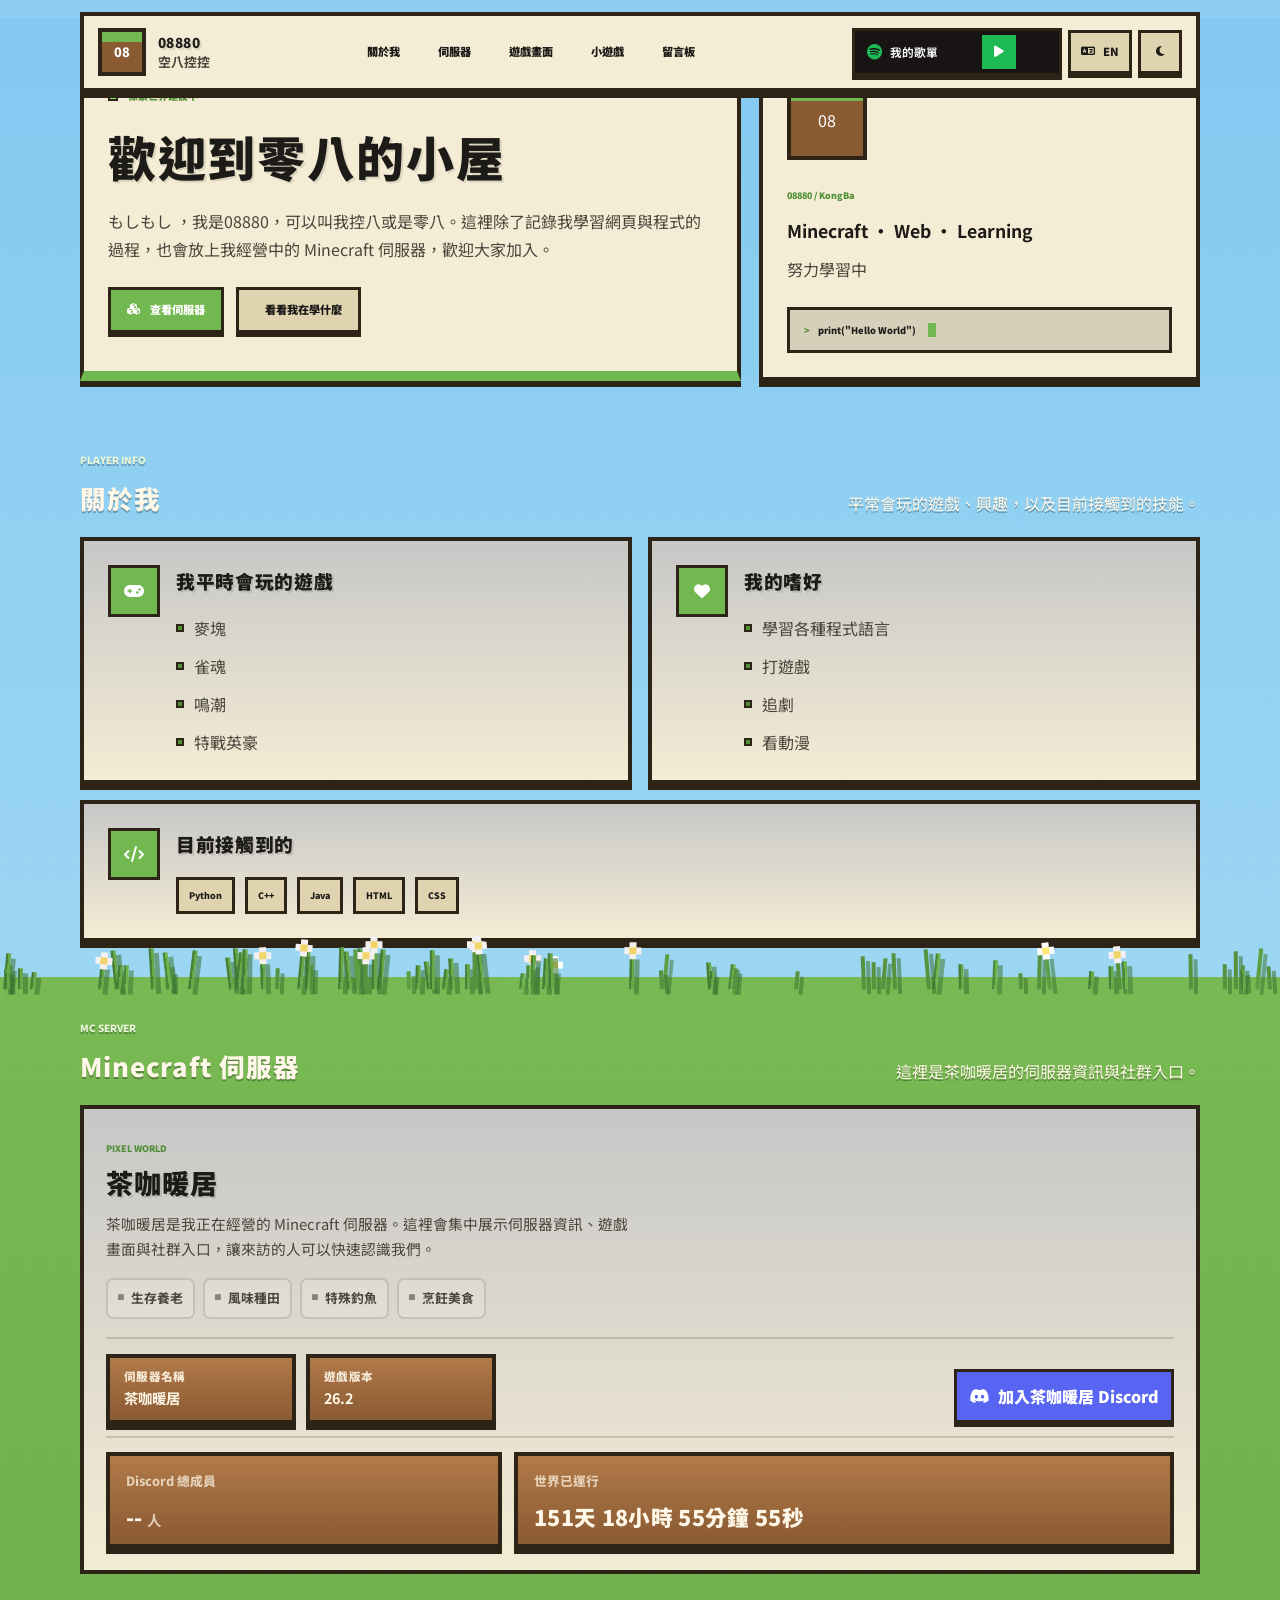
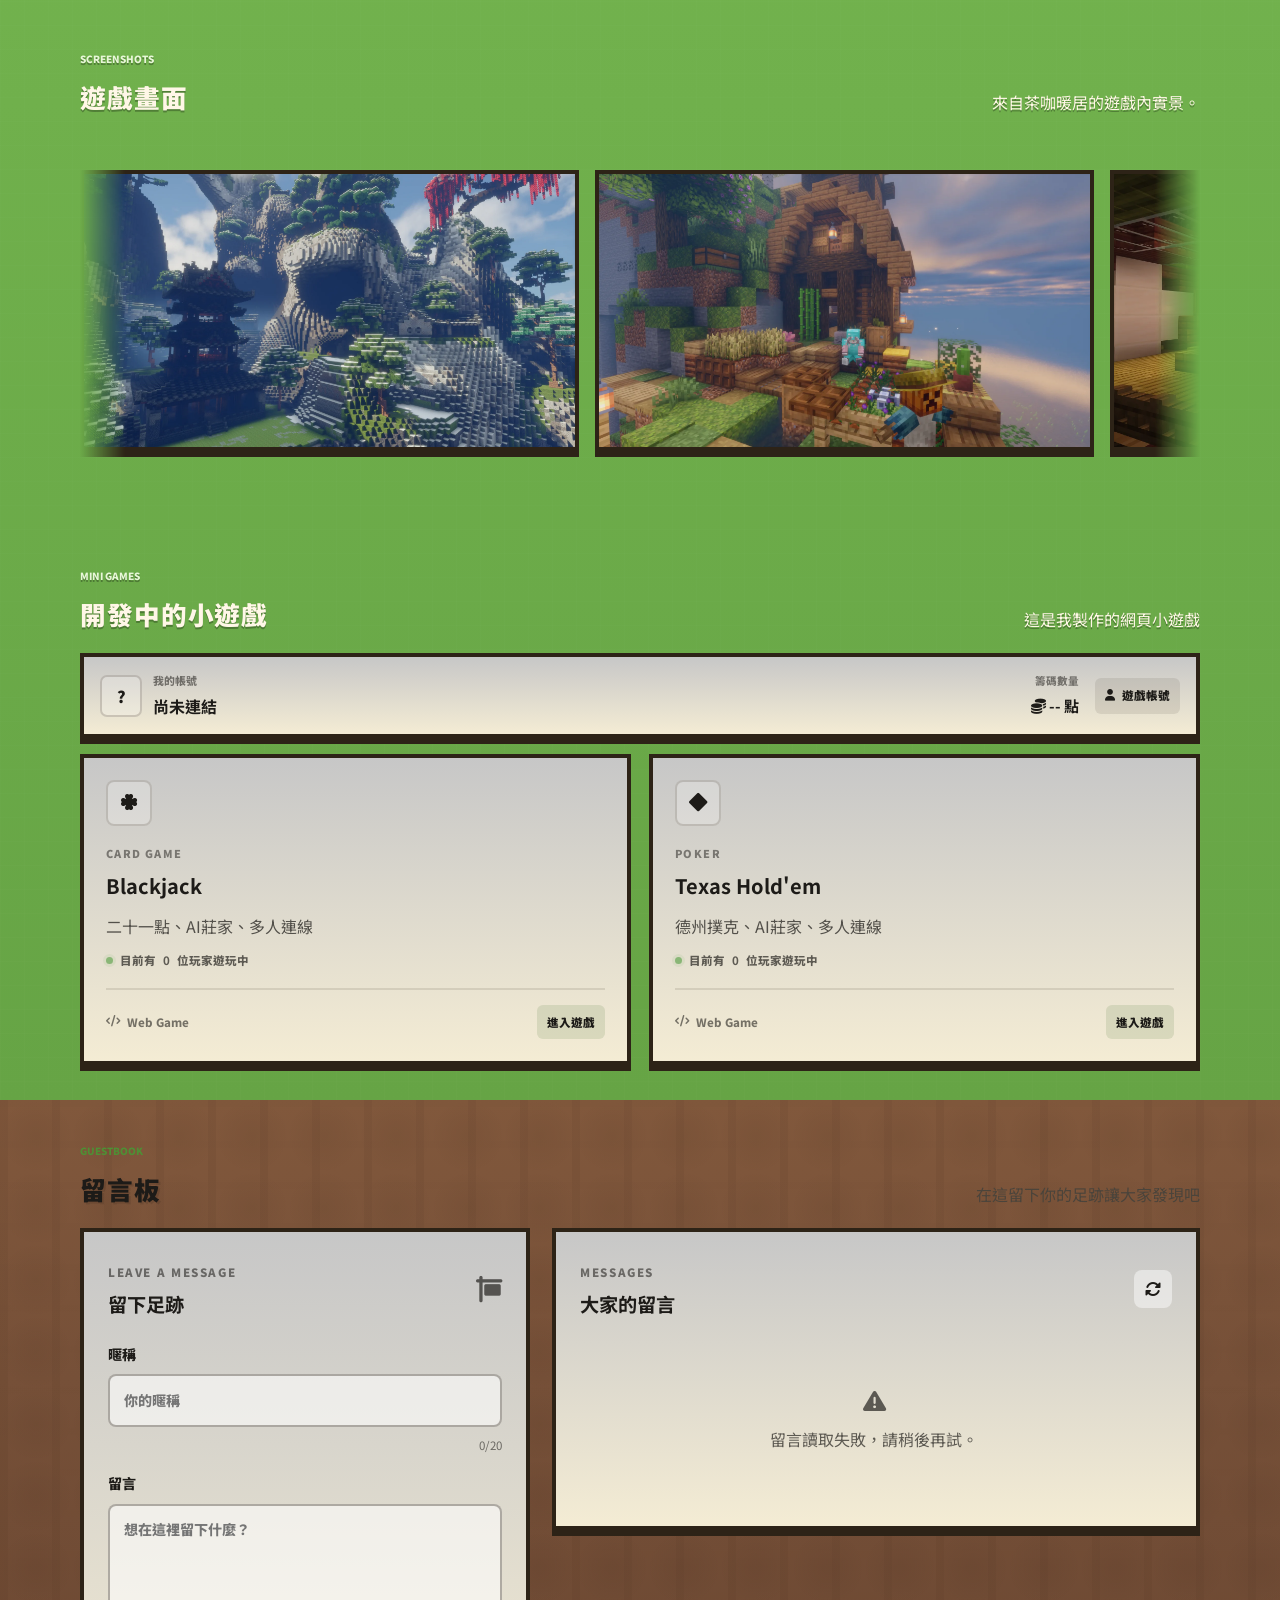
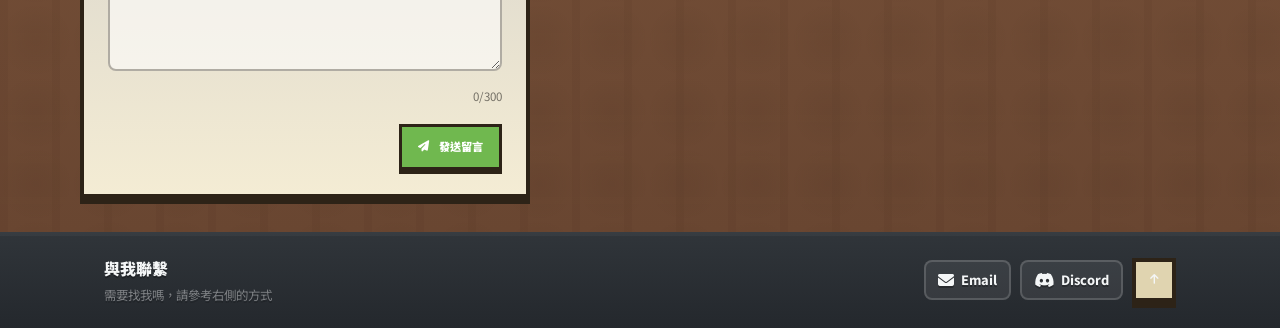
==== commit 8c47667b: "Add files via upload" ====
--- a/index.html
+++ b/index.html
@@ -11,7 +11,7 @@
 <link crossorigin="" href="https://fonts.gstatic.com" rel="preconnect"/>
 <link href="https://fonts.googleapis.com/css2?family=Noto+Sans+TC:wght@400;500;700;900&amp;display=swap" rel="stylesheet"/>
 <link href="https://cdnjs.cloudflare.com/ajax/libs/font-awesome/6.4.2/css/all.min.css" rel="stylesheet"/>
-<link href="style.css?v=43" rel="stylesheet"/>
+<link href="style.css?v=44" rel="stylesheet"/>
 </head>
 <body>
 <div class="topbar-reveal-zone" id="topbar-reveal-zone" aria-hidden="true"></div>
@@ -377,10 +377,27 @@
 
 <div class="game-profile-summary">
 <span>您的資訊</span>
-<strong id="game-profile-display-name">--</strong>
+
+<div class="game-profile-name-edit" id="game-profile-name-edit">
+<strong id="game-profile-display-name" tabindex="0" aria-label="修改暱稱">--</strong>
+
+<div class="game-profile-name-editor">
+<div class="game-nickname-field">
+<input id="game-profile-nickname" type="text" maxlength="10" autocomplete="nickname" placeholder="輸入暱稱" aria-label="修改暱稱">
+<span class="game-nickname-count" id="game-nickname-count">0/10</span>
+</div>
+
+<button class="game-profile-save" id="game-profile-save" type="button" title="儲存暱稱">
+<i class="fa-solid fa-check"></i>
+<span>儲存</span>
+</button>
+</div>
+
+<p id="game-profile-status" aria-live="polite"></p>
+</div>
 
 <div class="game-profile-chips">
-<span>我的籌碼</span>
+<span>籌碼數量</span>
 <strong><i class="fa-solid fa-coins"></i> <span id="game-profile-chips">0</span> 點</strong>
 </div>
 
@@ -400,32 +417,17 @@
 </div>
 </div>
 
-<div class="game-profile-form">
-<label>
-<span>暱稱</span>
-<div class="game-nickname-field">
-<input id="game-profile-nickname" type="text" maxlength="10" autocomplete="nickname" placeholder="輸入暱稱">
-<span class="game-nickname-count" id="game-nickname-count">0/10</span>
-</div>
-</label>
-
-<div class="game-profile-form-actions">
-<p id="game-profile-status" aria-live="polite"></p>
-
-<button class="game-profile-save" id="game-profile-save" type="button">
-<i class="fa-solid fa-floppy-disk"></i>
-<span>儲存設定</span>
-</button>
-</div>
-</div>
-
 <div class="game-bindings-panel">
 <div class="game-bindings-head">
 <div>
 <span>ACCOUNT LINKS</span>
 <strong>帳號綁定</strong>
 </div>
-<small>至少保留一種登入方式</small>
+
+<button class="game-logout-btn" id="game-logout-btn" type="button">
+<i class="fa-solid fa-right-from-bracket"></i>
+<span>登出</span>
+</button>
 </div>
 
 <div class="game-binding-row" data-binding-provider="google">
@@ -457,10 +459,7 @@
 </div>
 </div>
 
-<button class="game-logout-btn" id="game-logout-btn" type="button">
-<i class="fa-solid fa-right-from-bracket"></i>
-<span>登出遊戲帳號</span>
-</button>
+
 </div>
 
 
@@ -3264,6 +3263,41 @@
         updateGameNicknameCount
     );
 
+gameProfileNickname
+    ?.addEventListener(
+        'keydown',
+        event => {
+            if (
+                event.key ===
+                'Enter'
+            ) {
+                event.preventDefault();
+                saveGameProfile();
+                return;
+            }
+
+            if (
+                event.key ===
+                'Escape'
+            ) {
+                event.preventDefault();
+
+                gameProfileNickname.value =
+                    '';
+
+                gameProfileNickname.placeholder =
+                    currentGameProfile
+                        ?.nickname ||
+                    '輸入暱稱';
+
+                updateGameNicknameCount();
+
+                gameProfileDisplayName
+                    ?.focus();
+            }
+        }
+    );
+
 gameProfileSave
     ?.addEventListener(
         'click',
--- a/style.css
+++ b/style.css
@@ -6372,3 +6372,231 @@
     background:
         #242522;
 }
+
+
+/* =========================================================
+   v44 — inline profile-name editing + logout in binding header
+   ========================================================= */
+
+.game-profile-form {
+    display: none !important;
+}
+
+/* Display name becomes the nickname editor trigger */
+.game-profile-name-edit {
+    position: relative;
+    min-height: 44px;
+    display: flex;
+    align-items: center;
+    width: min(100%, 260px);
+}
+
+#game-profile-display-name {
+    max-width: 10em !important;
+    padding: 5px 7px;
+    margin-left: -7px;
+    border-radius: 6px;
+    cursor: text;
+    transition:
+        opacity .15s ease,
+        background .15s ease,
+        transform .18s ease;
+}
+
+.game-profile-name-edit:hover
+#game-profile-display-name,
+#game-profile-display-name:focus-visible {
+    background:
+        rgba(55,44,31,.07);
+}
+
+.game-profile-name-editor {
+    position: absolute;
+    z-index: 3;
+    inset: 0 auto auto 0;
+    width: min(310px, calc(100vw - 80px));
+    display: flex;
+    align-items: center;
+    gap: 6px;
+
+    opacity: 0;
+    visibility: hidden;
+    pointer-events: none;
+    transform:
+        translateY(3px)
+        scale(.985);
+
+    transition:
+        opacity .15s ease,
+        transform .2s cubic-bezier(.16,1,.3,1),
+        visibility .15s ease;
+}
+
+.game-profile-name-edit:hover
+.game-profile-name-editor,
+.game-profile-name-edit:focus-within
+.game-profile-name-editor {
+    opacity: 1;
+    visibility: visible;
+    pointer-events: auto;
+    transform:
+        translateY(0)
+        scale(1);
+}
+
+.game-profile-name-edit:hover
+#game-profile-display-name,
+.game-profile-name-edit:focus-within
+#game-profile-display-name {
+    opacity: 0;
+    pointer-events: none;
+}
+
+.game-profile-name-editor
+.game-nickname-field {
+    flex: 1 1 auto;
+    min-width: 0;
+}
+
+.game-profile-name-editor
+#game-profile-nickname {
+    height: 38px;
+}
+
+.game-profile-name-editor
+.game-profile-save {
+    flex: 0 0 auto;
+    min-height: 38px;
+    padding: 0 11px;
+    border: 0;
+    border-radius: 7px;
+    font: inherit;
+    font-size: .7rem;
+    font-weight: 900;
+    color: inherit;
+    background:
+        rgba(95,163,77,.14);
+    cursor: pointer;
+    display: inline-flex;
+    align-items: center;
+    gap: 6px;
+}
+
+.game-profile-name-editor
+.game-profile-save:hover,
+.game-profile-name-editor
+.game-profile-save:focus-visible {
+    background:
+        rgba(95,163,77,.22);
+    outline: none;
+}
+
+/* Keep status near the nickname editor without reserving large space */
+.game-profile-name-edit
+#game-profile-status {
+    position: absolute;
+    top: calc(100% + 2px);
+    left: 0;
+    max-width: 280px;
+    margin: 0;
+    font-size: .62rem;
+    line-height: 1.35;
+    white-space: normal;
+}
+
+/* Binding header now contains logout */
+.game-bindings-head {
+    align-items: center !important;
+}
+
+.game-bindings-head
+.game-logout-btn {
+    margin: 0 !important;
+    min-height: 32px;
+    padding: 0 10px;
+    border: 1px solid
+        rgba(179,58,58,.22);
+    border-radius: 7px;
+    color: #b43f3f;
+    background:
+        rgba(179,58,58,.08);
+    font: inherit;
+    font-size: .67rem;
+    font-weight: 900;
+    cursor: pointer;
+    display: inline-flex;
+    align-items: center;
+    gap: 6px;
+    transition:
+        background .15s ease,
+        color .15s ease,
+        border-color .15s ease,
+        transform .15s ease;
+}
+
+.game-bindings-head
+.game-logout-btn:hover,
+.game-bindings-head
+.game-logout-btn:focus-visible {
+    color: #fff;
+    background: #b43f3f;
+    border-color: #b43f3f;
+    outline: none;
+    transform:
+        translateY(-1px);
+}
+
+html[data-theme="dark"]
+.game-bindings-head
+.game-logout-btn {
+    color: #df7777;
+    border-color:
+        rgba(223,119,119,.24);
+    background:
+        rgba(179,58,58,.1);
+}
+
+html[data-theme="dark"]
+.game-profile-name-edit:hover
+#game-profile-display-name,
+html[data-theme="dark"]
+#game-profile-display-name:focus-visible {
+    background:
+        rgba(255,255,255,.06);
+}
+
+@media (max-width: 600px) {
+    .game-profile-name-edit {
+        width: min(100%, 280px);
+        justify-content: center;
+    }
+
+    .game-profile-name-editor {
+        left: 50%;
+        transform:
+            translate(-50%, 3px)
+            scale(.985);
+    }
+
+    .game-profile-name-edit:hover
+    .game-profile-name-editor,
+    .game-profile-name-edit:focus-within
+    .game-profile-name-editor {
+        transform:
+            translate(-50%, 0)
+            scale(1);
+    }
+
+    .game-profile-name-edit
+    #game-profile-status {
+        left: 50%;
+        transform:
+            translateX(-50%);
+        width: 260px;
+        text-align: center;
+    }
+
+    .game-bindings-head {
+        align-items: center;
+    }
+}
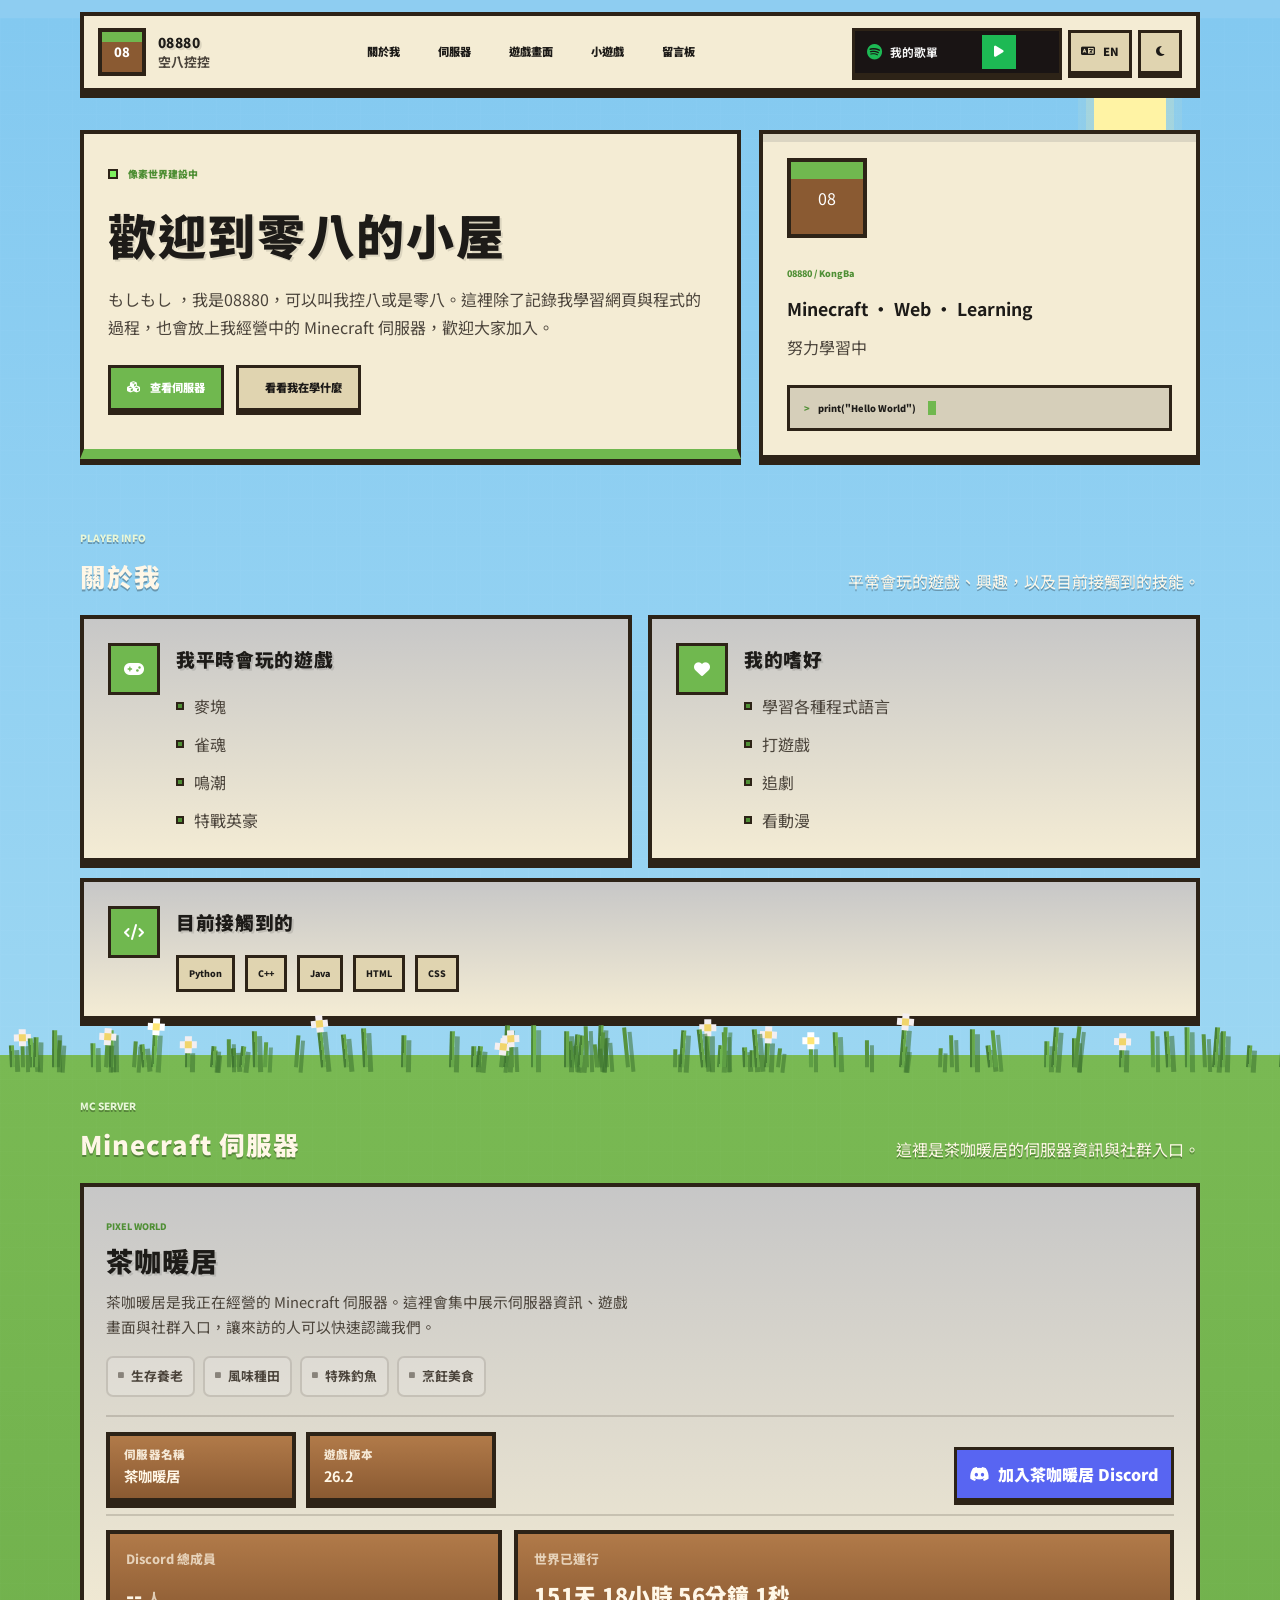
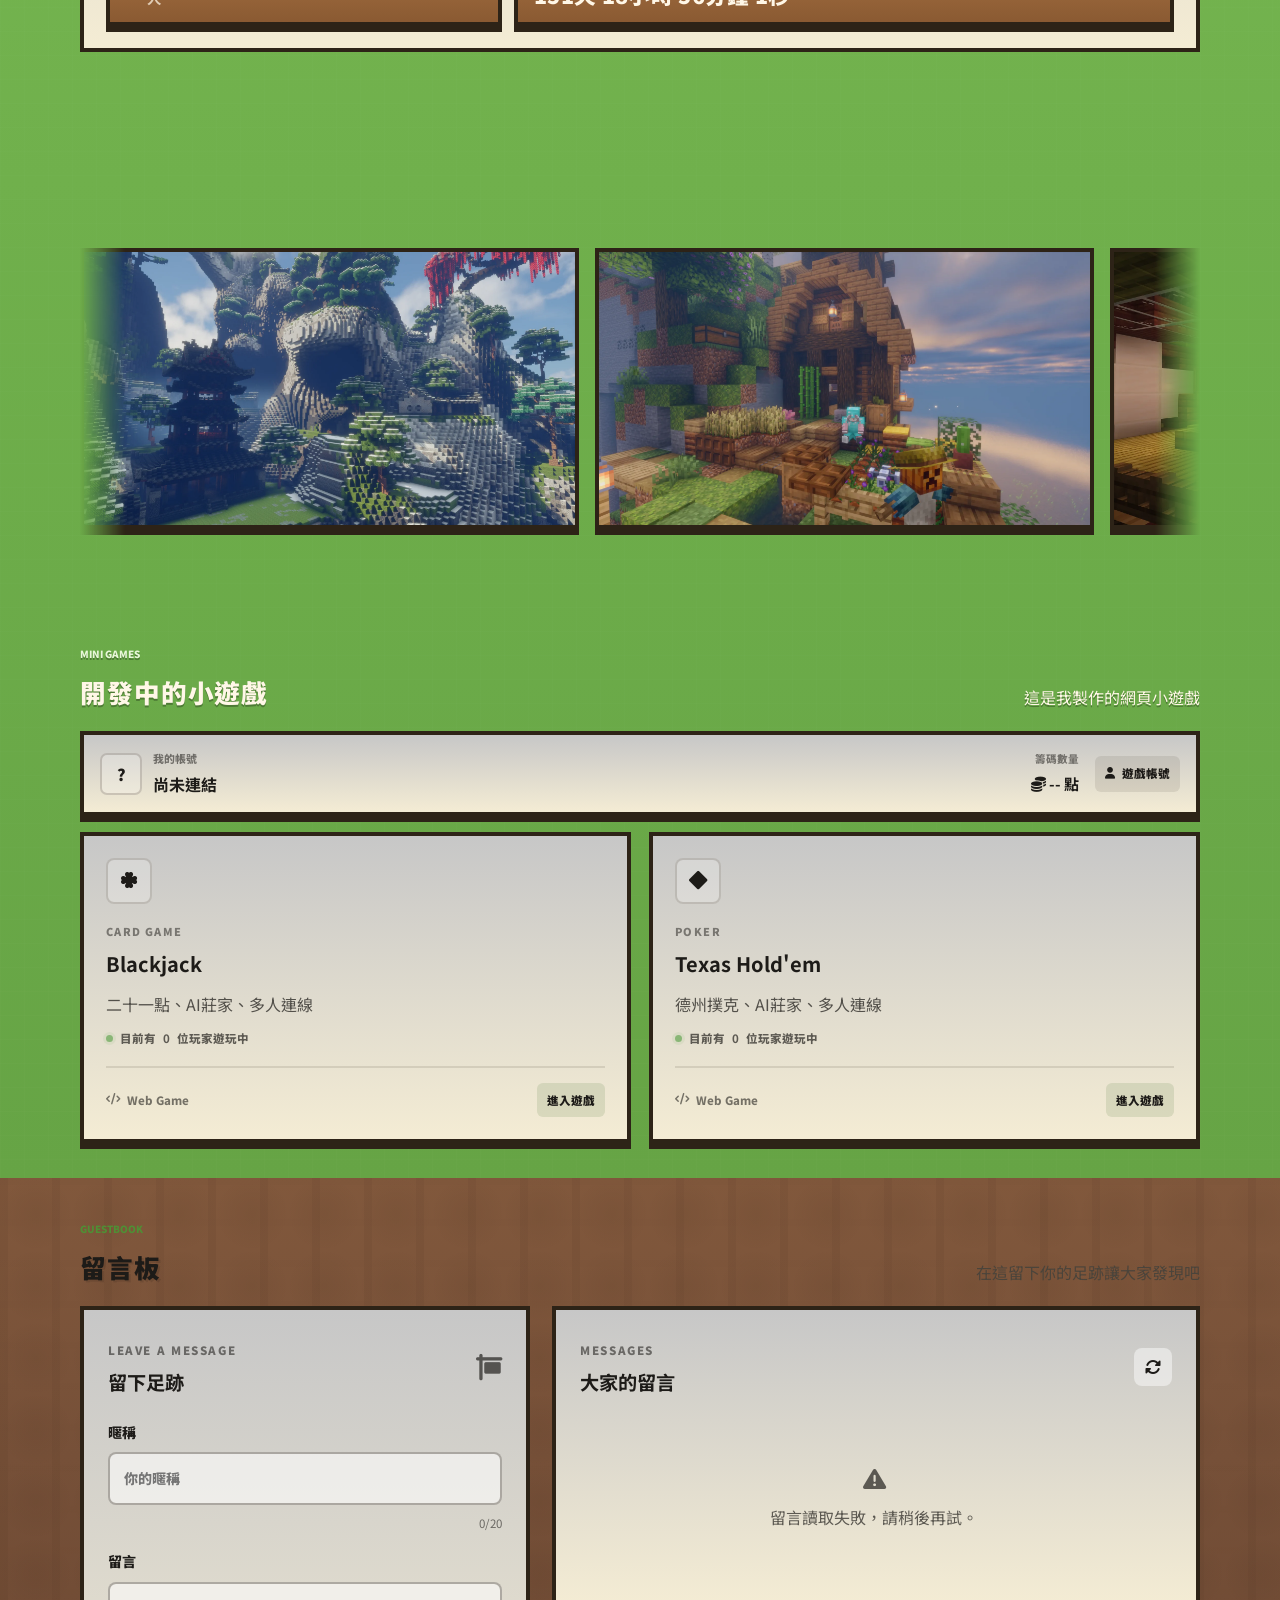
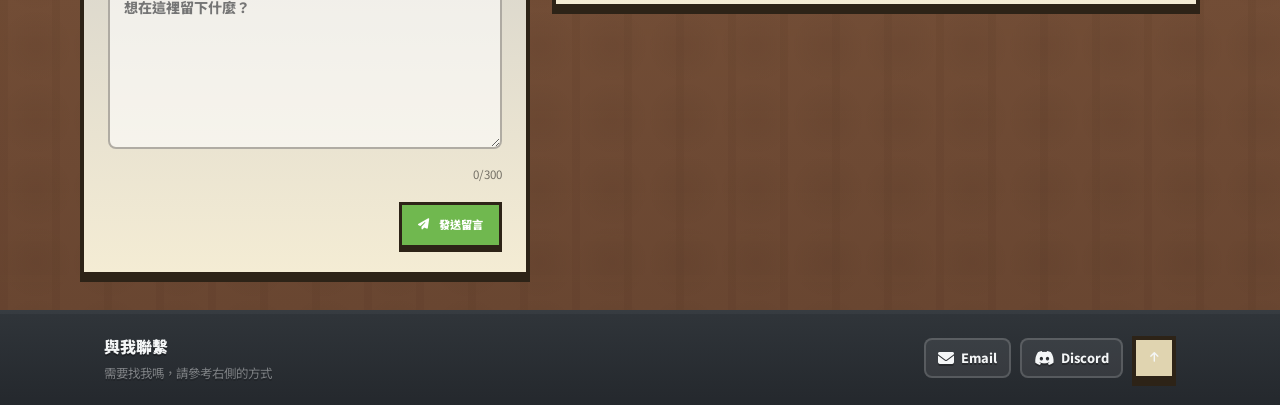
==== commit 8d21a343: "edit topbar issue" ====
--- a/index.html
+++ b/index.html
@@ -11,7 +11,7 @@
 <link crossorigin="" href="https://fonts.gstatic.com" rel="preconnect"/>
 <link href="https://fonts.googleapis.com/css2?family=Noto+Sans+TC:wght@400;500;700;900&amp;display=swap" rel="stylesheet"/>
 <link href="https://cdnjs.cloudflare.com/ajax/libs/font-awesome/6.4.2/css/all.min.css" rel="stylesheet"/>
-<link href="style.css?v=44" rel="stylesheet"/>
+<link href="style.css?v=45" rel="stylesheet"/>
 </head>
 <body>
 <div class="topbar-reveal-zone" id="topbar-reveal-zone" aria-hidden="true"></div>
@@ -4582,6 +4582,30 @@
 
 let topbarHideTimer = null;
 
+function syncTopbarSafeSpace() {
+    if (!topbarElement) {
+        return;
+    }
+
+    const height =
+        topbarElement
+            .getBoundingClientRect()
+            .height;
+
+    const safeSpace =
+        Math.ceil(
+            height + 32
+        );
+
+    document.documentElement
+        .style
+        .setProperty(
+            '--floating-topbar-safe-space',
+            `${safeSpace}px`
+        );
+}
+
+
 function showTopbar() {
     if (
         document.body.classList.contains(
@@ -4737,6 +4761,15 @@
     }
 );
 
+window.addEventListener(
+    'resize',
+    syncTopbarSafeSpace,
+    {
+        passive: true
+    }
+);
+
+syncTopbarSafeSpace();
 updateTopbarForScroll();
 
 const savedTheme = localStorage.getItem('theme');
--- a/style.css
+++ b/style.css
@@ -6600,3 +6600,36 @@
         align-items: center;
     }
 }
+
+
+/* =========================================================
+   v45 — floating topbar / hero collision guard
+   ========================================================= */
+
+/*
+   The floating desktop topbar is removed from normal document flow.
+   Reserve its measured height above the first hero so the reveal
+   animation and hero content can never sit behind the topbar.
+*/
+@media (hover: hover) and (pointer: fine) {
+    .sky-world > .hero {
+        padding-top:
+            var(
+                --floating-topbar-safe-space,
+                116px
+            ) !important;
+
+        transition:
+            padding-top .22s ease;
+    }
+}
+
+/*
+   Touch devices still use the sticky topbar, which remains in
+   document flow, so the hero keeps its normal spacing.
+*/
+@media (hover: none), (pointer: coarse) {
+    .sky-world > .hero {
+        padding-top: 34px !important;
+    }
+}
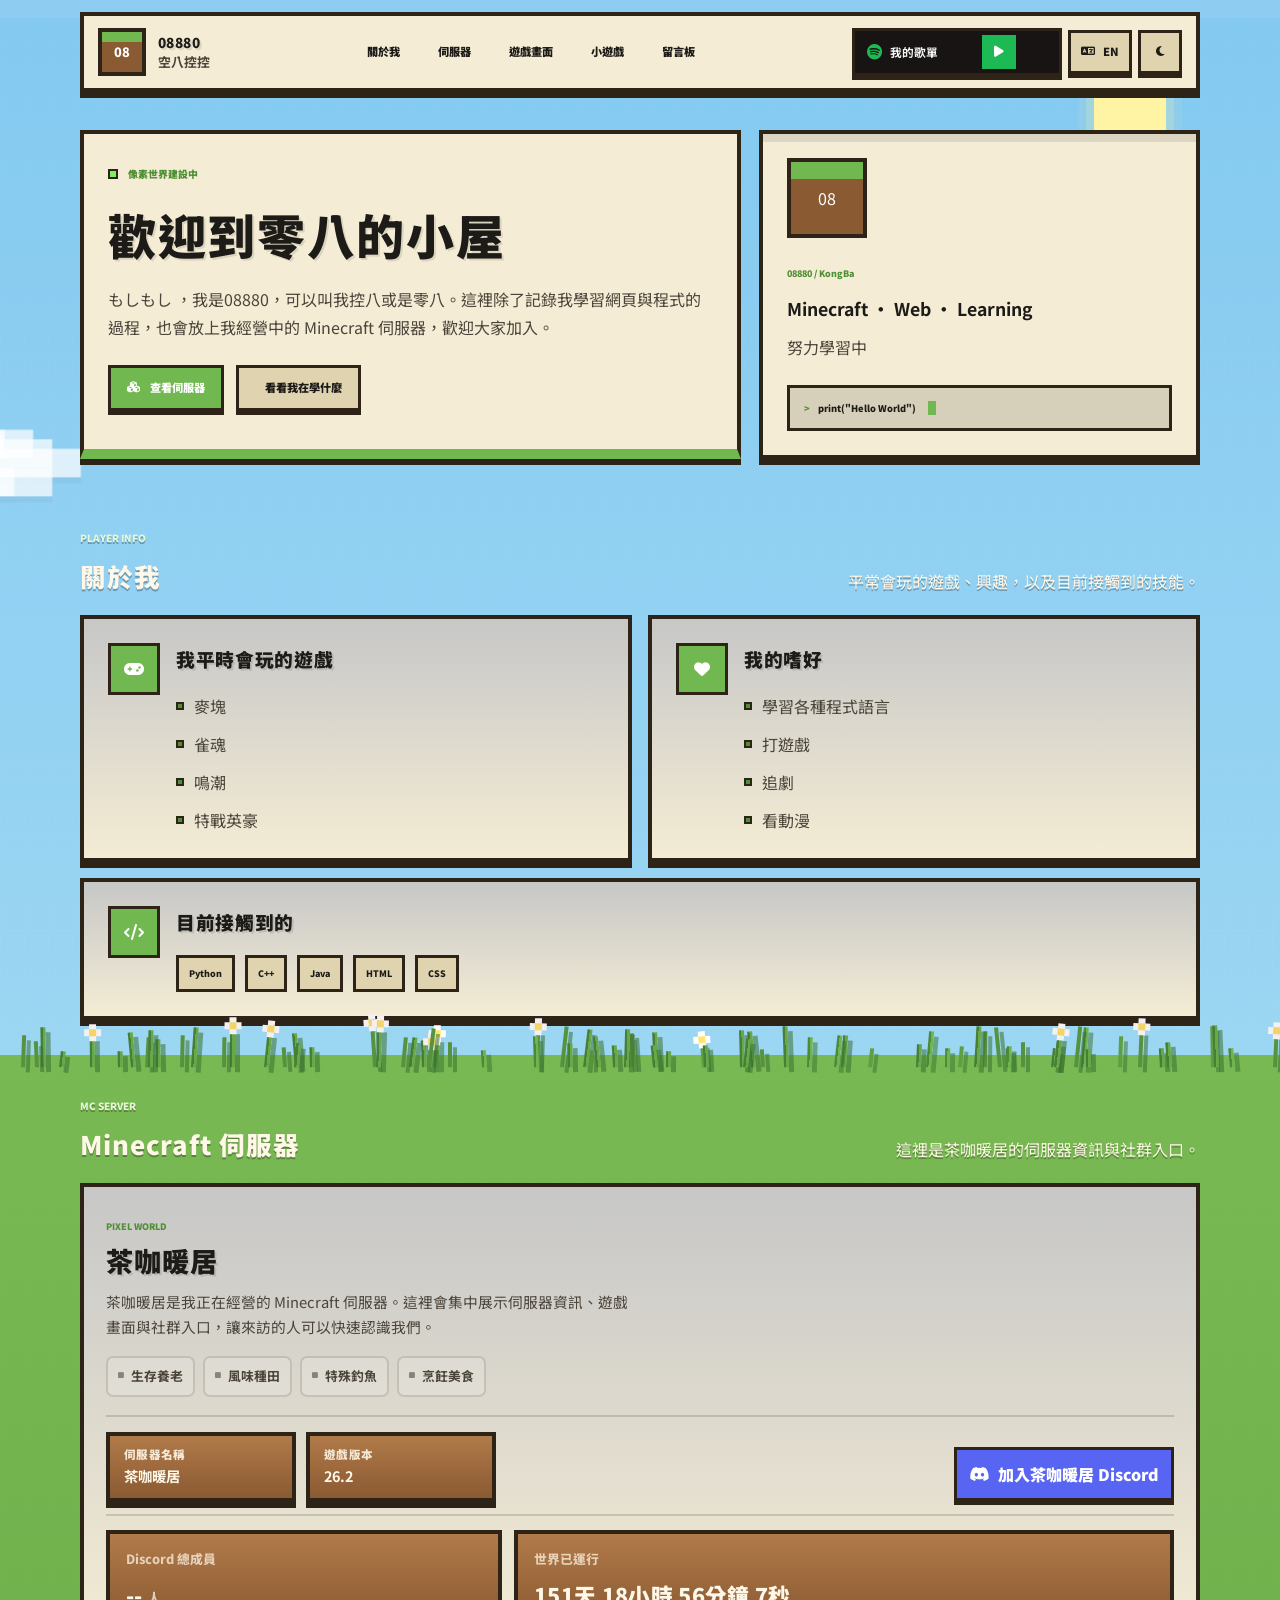
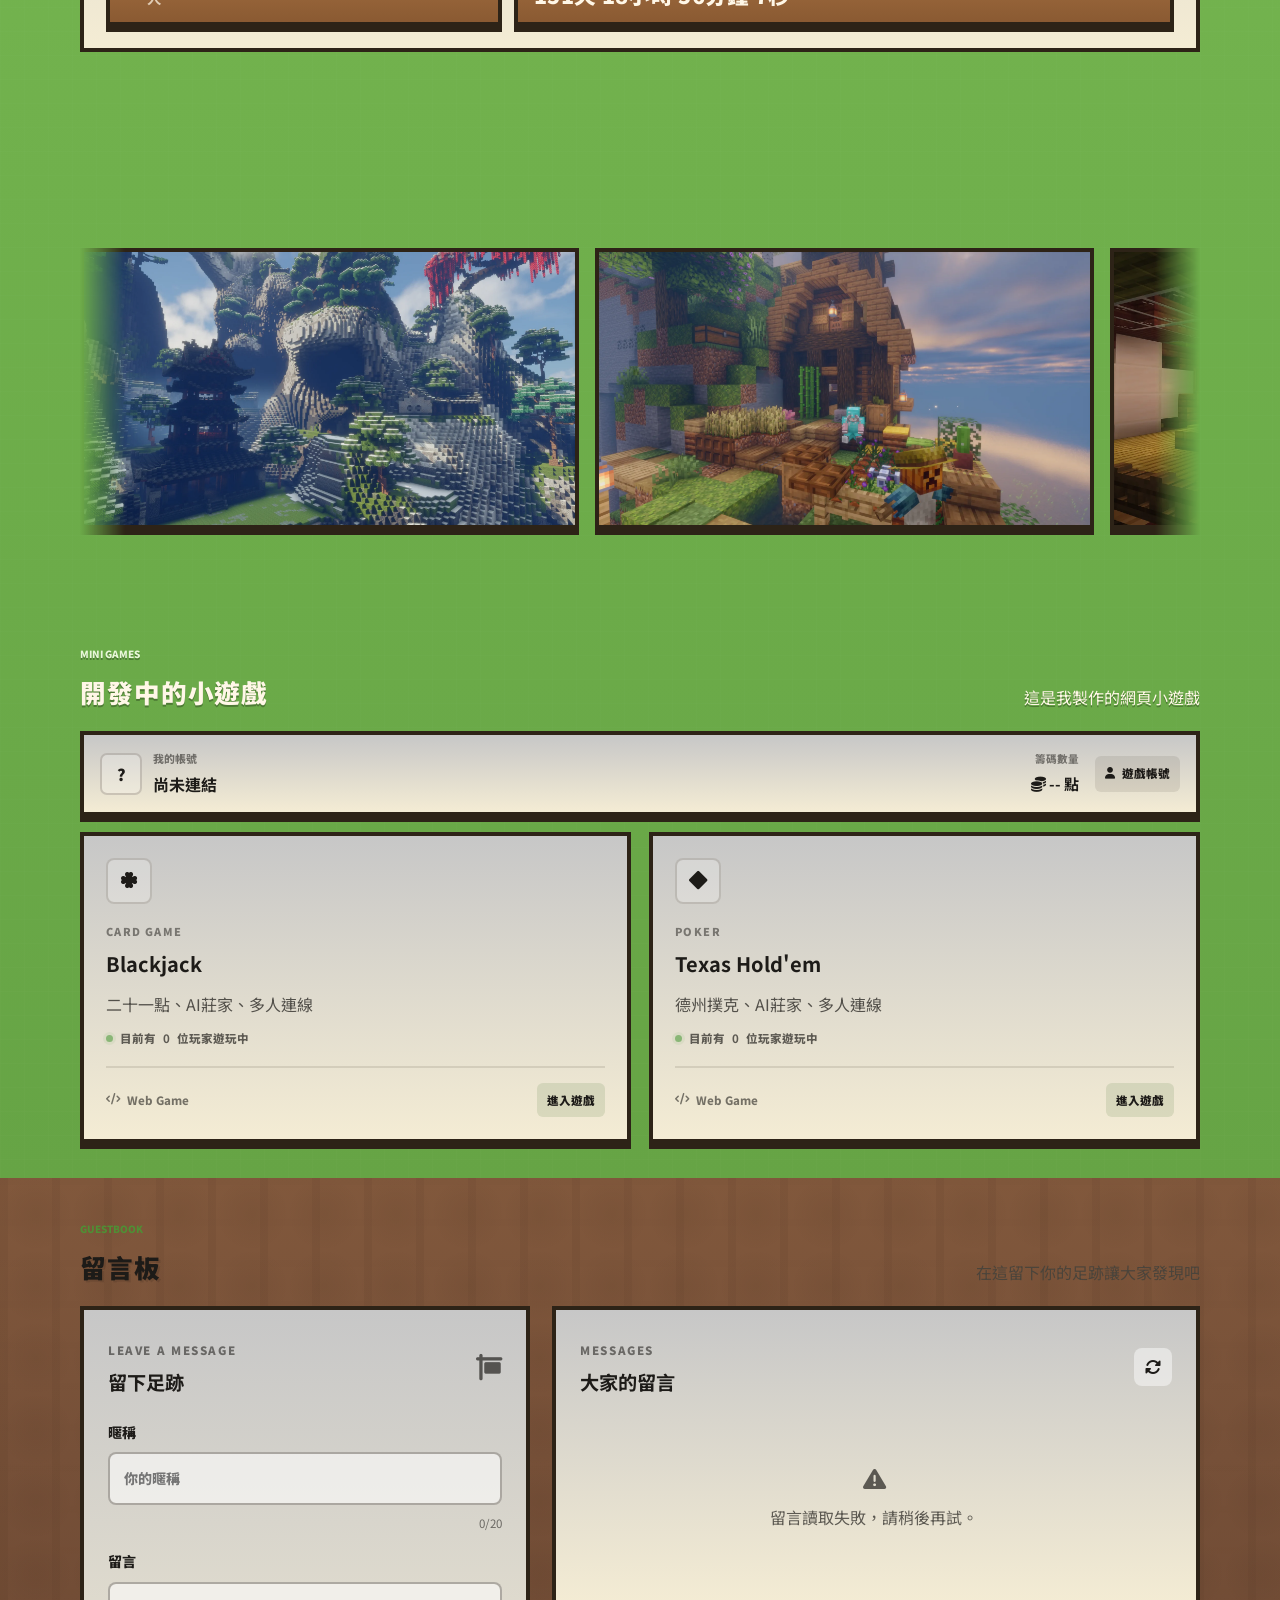
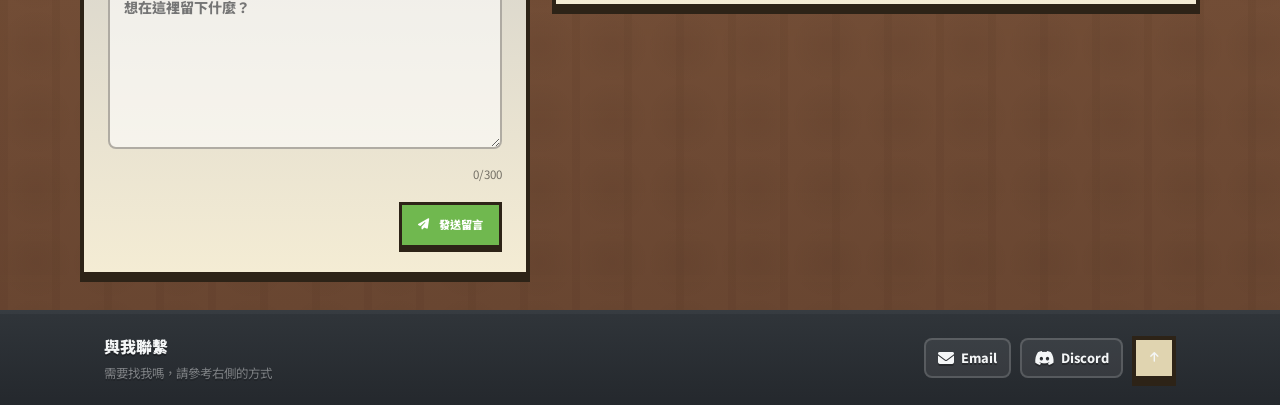
==== commit 2922e8e5: "Add files via upload" ====
--- a/index.html
+++ b/index.html
@@ -11,7 +11,7 @@
 <link crossorigin="" href="https://fonts.gstatic.com" rel="preconnect"/>
 <link href="https://fonts.googleapis.com/css2?family=Noto+Sans+TC:wght@400;500;700;900&amp;display=swap" rel="stylesheet"/>
 <link href="https://cdnjs.cloudflare.com/ajax/libs/font-awesome/6.4.2/css/all.min.css" rel="stylesheet"/>
-<link href="style.css?v=45" rel="stylesheet"/>
+<link href="style.css?v=46" rel="stylesheet"/>
 </head>
 <body>
 <div class="topbar-reveal-zone" id="topbar-reveal-zone" aria-hidden="true"></div>
@@ -382,15 +382,18 @@
 <strong id="game-profile-display-name" tabindex="0" aria-label="修改暱稱">--</strong>
 
 <div class="game-profile-name-editor">
-<div class="game-nickname-field">
+<label class="game-profile-nickname-field guestbook-field">
+<span>修改暱稱</span>
 <input id="game-profile-nickname" type="text" maxlength="10" autocomplete="nickname" placeholder="輸入暱稱" aria-label="修改暱稱">
-<span class="game-nickname-count" id="game-nickname-count">0/10</span>
-</div>
-
-<button class="game-profile-save" id="game-profile-save" type="button" title="儲存暱稱">
+<small><span id="game-nickname-count">0</span>/10</small>
+</label>
+
+<div class="game-profile-name-actions">
+<button class="game-profile-save primary-btn" id="game-profile-save" type="button" title="儲存暱稱">
 <i class="fa-solid fa-check"></i>
 <span>儲存</span>
 </button>
+</div>
 </div>
 
 <p id="game-profile-status" aria-live="polite"></p>
@@ -2085,12 +2088,20 @@
         ).length;
 
     gameNicknameCount.textContent =
-        `${Math.min(length, 10)}/10`;
-
-    gameNicknameCount.classList.toggle(
-        'is-full',
-        length >= 10
-    );
+        String(
+            Math.min(
+                length,
+                10
+            )
+        );
+
+    gameNicknameCount
+        .parentElement
+        ?.classList
+        .toggle(
+            'is-full',
+            length >= 10
+        );
 }
 
 function renderGameProfile(
--- a/style.css
+++ b/style.css
@@ -6633,3 +6633,176 @@
         padding-top: 34px !important;
     }
 }
+
+
+/* =========================================================
+   v46 — game nickname editor matches guestbook nickname field
+   ========================================================= */
+
+.game-profile-name-editor {
+    width:
+        min(
+            320px,
+            calc(100vw - 80px)
+        ) !important;
+    align-items:
+        stretch !important;
+    gap: 8px !important;
+}
+
+.game-profile-nickname-field {
+    flex:
+        1 1 auto;
+    min-width: 0;
+    margin-top:
+        0 !important;
+}
+
+/* Match .guestbook-field label */
+.game-profile-nickname-field
+> span {
+    display: block;
+    margin-bottom: 8px;
+    font-size: .88rem;
+    font-weight: 800;
+}
+
+/* Match #guestbook-nickname visual treatment */
+.game-profile-nickname-field
+input {
+    width: 100%;
+    height: auto !important;
+    border:
+        2px solid
+        rgba(48,39,27,.35) !important;
+    border-radius:
+        8px !important;
+    padding:
+        12px 44px
+        12px 14px !important;
+    background:
+        rgba(255,255,255,.58) !important;
+    color: inherit;
+    font: inherit;
+    outline: none;
+    transition:
+        border-color .18s ease,
+        box-shadow .18s ease,
+        background .18s ease !important;
+}
+
+.game-profile-nickname-field
+input:focus {
+    border-color:
+        rgba(88,131,66,.78) !important;
+    box-shadow:
+        0 0 0 3px
+        rgba(88,131,66,.14) !important;
+    background:
+        rgba(255,255,255,.78) !important;
+}
+
+/* Match guestbook nickname 0/20 counter positioning */
+.game-profile-nickname-field
+small {
+    display: block;
+    margin-top: 6px;
+    text-align: right;
+    font-size: .72rem;
+    opacity: .58;
+    font-variant-numeric:
+        tabular-nums;
+}
+
+.game-profile-nickname-field
+small.is-full {
+    opacity: .9;
+    font-weight: 800;
+}
+
+/* Generic clear-X still works, but keep it inside the field */
+.game-profile-nickname-field
+.clearable-field > input {
+    padding-right:
+        44px !important;
+}
+
+.game-profile-nickname-field
+.clearable-field-button {
+    right:
+        10px !important;
+}
+
+/* Put save underneath like the guestbook submit area instead of cramming it into input */
+.game-profile-name-actions {
+    display: flex;
+    justify-content: flex-end;
+    align-items: flex-end;
+    padding-top: 27px;
+}
+
+.game-profile-name-editor
+.game-profile-save {
+    min-height: 42px !important;
+    padding:
+        0 13px !important;
+    border-radius:
+        8px !important;
+    font-size:
+        .72rem !important;
+    white-space: nowrap;
+}
+
+/* Status follows the compact guestbook-like editor */
+.game-profile-name-edit
+#game-profile-status {
+    top:
+        calc(
+            100% + 48px
+        ) !important;
+}
+
+/* Dark mode mirrors guestbook dark input behavior */
+html[data-theme="dark"]
+.game-profile-nickname-field
+input {
+    background:
+        rgba(18,22,19,.38) !important;
+}
+
+html[data-theme="dark"]
+.game-profile-nickname-field
+input:focus {
+    background:
+        rgba(18,22,19,.56) !important;
+}
+
+@media (max-width: 600px) {
+    .game-profile-name-editor {
+        width:
+            min(
+                300px,
+                calc(100vw - 48px)
+            ) !important;
+        flex-direction:
+            column;
+    }
+
+    .game-profile-name-actions {
+        padding-top: 0;
+    }
+
+    .game-profile-name-editor
+    .game-profile-save {
+        width: 100%;
+        justify-content: center;
+    }
+
+    .game-profile-name-edit
+    #game-profile-status {
+        top:
+            calc(
+                100% + 96px
+            ) !important;
+    }
+}
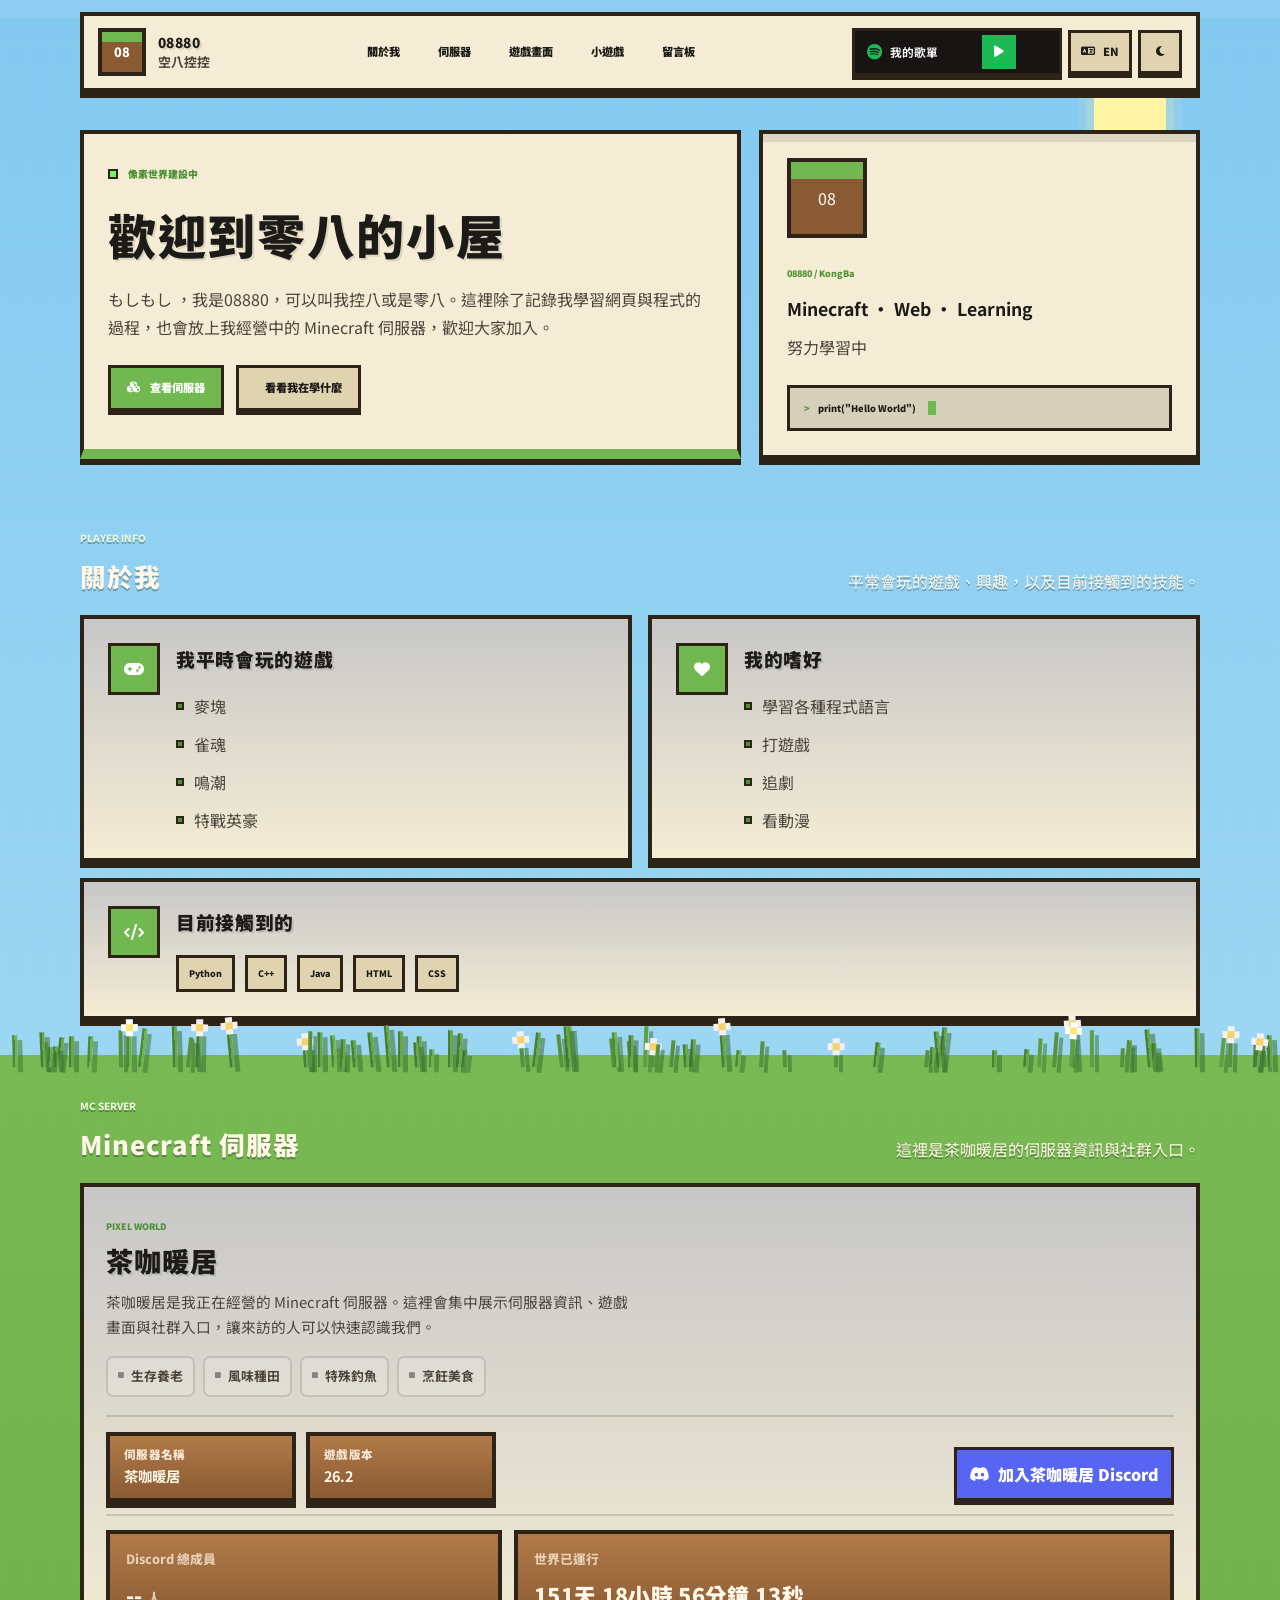
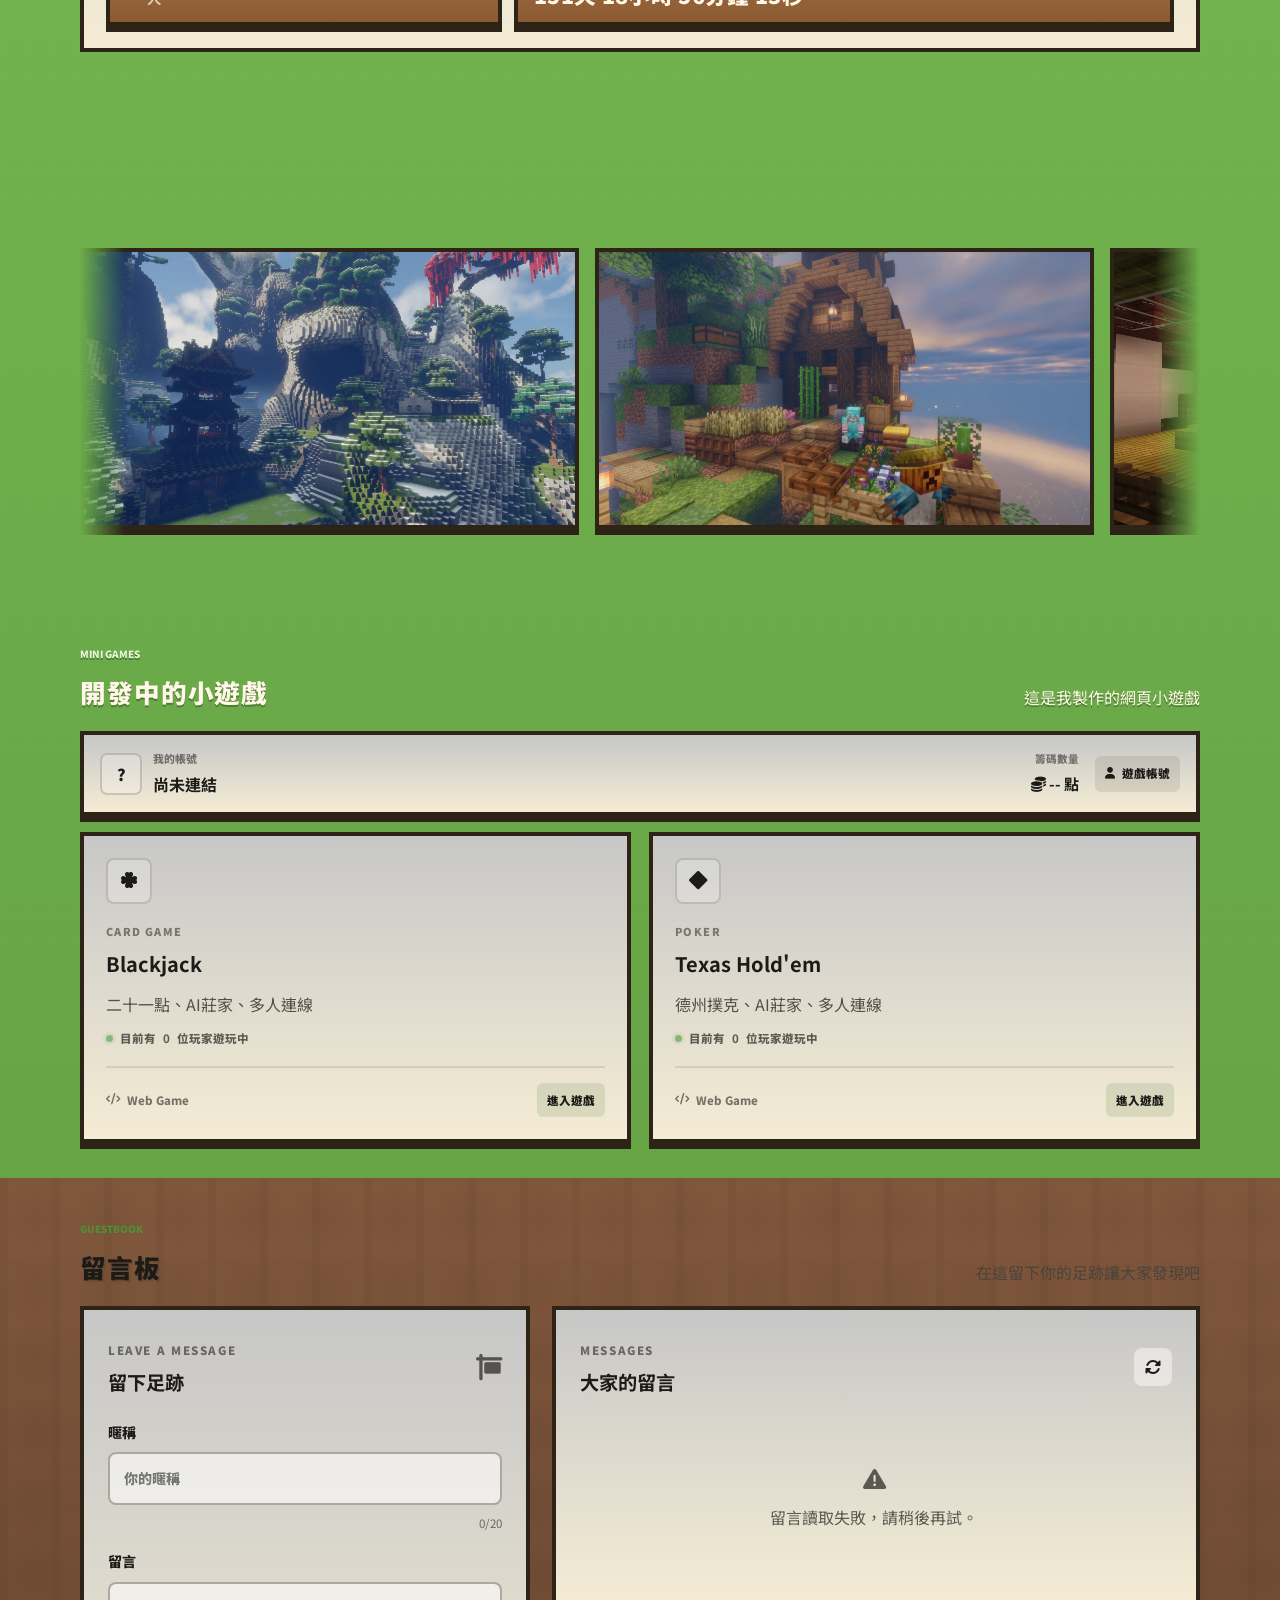
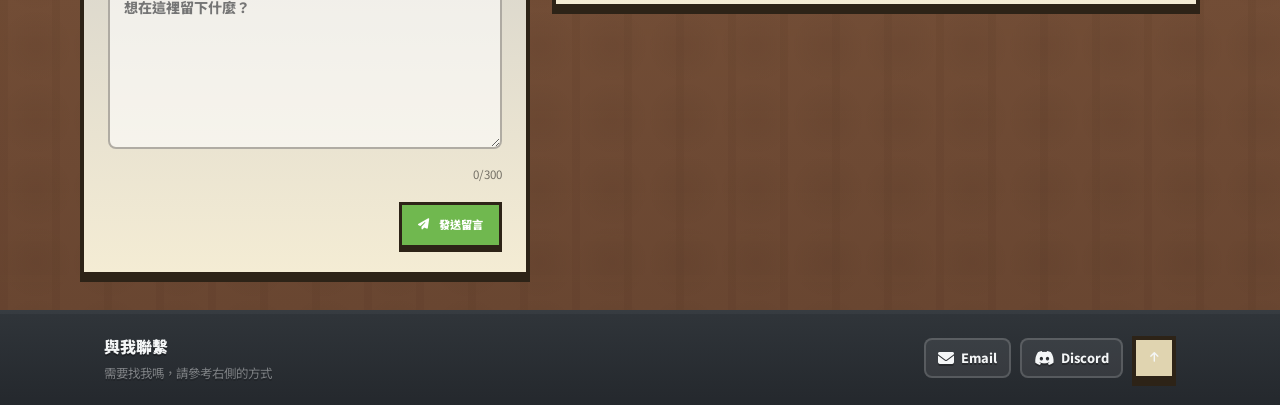
==== commit 75682983: "Add files via upload" ====
--- a/index.html
+++ b/index.html
@@ -11,7 +11,7 @@
 <link crossorigin="" href="https://fonts.gstatic.com" rel="preconnect"/>
 <link href="https://fonts.googleapis.com/css2?family=Noto+Sans+TC:wght@400;500;700;900&amp;display=swap" rel="stylesheet"/>
 <link href="https://cdnjs.cloudflare.com/ajax/libs/font-awesome/6.4.2/css/all.min.css" rel="stylesheet"/>
-<link href="style.css?v=46" rel="stylesheet"/>
+<link href="style.css?v=47" rel="stylesheet"/>
 </head>
 <body>
 <div class="topbar-reveal-zone" id="topbar-reveal-zone" aria-hidden="true"></div>
@@ -383,13 +383,12 @@
 
 <div class="game-profile-name-editor">
 <label class="game-profile-nickname-field guestbook-field">
-<span>修改暱稱</span>
 <input id="game-profile-nickname" type="text" maxlength="10" autocomplete="nickname" placeholder="輸入暱稱" aria-label="修改暱稱">
 <small><span id="game-nickname-count">0</span>/10</small>
 </label>
 
 <div class="game-profile-name-actions">
-<button class="game-profile-save primary-btn" id="game-profile-save" type="button" title="儲存暱稱">
+<button class="game-profile-save" id="game-profile-save" type="button" title="儲存暱稱">
 <i class="fa-solid fa-check"></i>
 <span>儲存</span>
 </button>
--- a/style.css
+++ b/style.css
@@ -6806,3 +6806,80 @@
             ) !important;
     }
 }
+
+
+/* =========================================================
+   v47 — nickname editor cleanup
+   ========================================================= */
+
+/* No visible field title above the nickname input. */
+.game-profile-nickname-field > span {
+    display: none !important;
+}
+
+/* Remove the extra top alignment that was only needed for the v46 field label. */
+.game-profile-name-actions {
+    padding-top: 0 !important;
+    align-items: center !important;
+}
+
+/* Restore the compact save button style from the previous version. */
+.game-profile-name-editor
+.game-profile-save {
+    flex: 0 0 auto;
+    min-height: 38px !important;
+    height: 38px;
+    padding: 0 11px !important;
+    border: 0 !important;
+    border-radius: 7px !important;
+    color: inherit !important;
+    background:
+        rgba(95,163,77,.14) !important;
+    font: inherit;
+    font-size: .7rem !important;
+    font-weight: 900 !important;
+    cursor: pointer;
+    display: inline-flex;
+    align-items: center;
+    justify-content: center;
+    gap: 6px;
+    box-shadow: none !important;
+    white-space: nowrap;
+}
+
+.game-profile-name-editor
+.game-profile-save:hover,
+.game-profile-name-editor
+.game-profile-save:focus-visible {
+    background:
+        rgba(95,163,77,.22) !important;
+    color: inherit !important;
+    transform: none !important;
+    outline: none;
+}
+
+/* With the label gone, keep input and save button vertically aligned. */
+.game-profile-name-editor {
+    align-items: flex-start !important;
+}
+
+.game-profile-name-editor
+.game-profile-save {
+    margin-top: 0;
+}
+
+/* Keep the 0/10 counter under the input. */
+.game-profile-nickname-field small {
+    margin-top: 6px;
+}
+
+@media (max-width: 600px) {
+    .game-profile-name-actions {
+        padding-top: 0 !important;
+    }
+
+    .game-profile-name-editor
+    .game-profile-save {
+        width: 100%;
+    }
+}
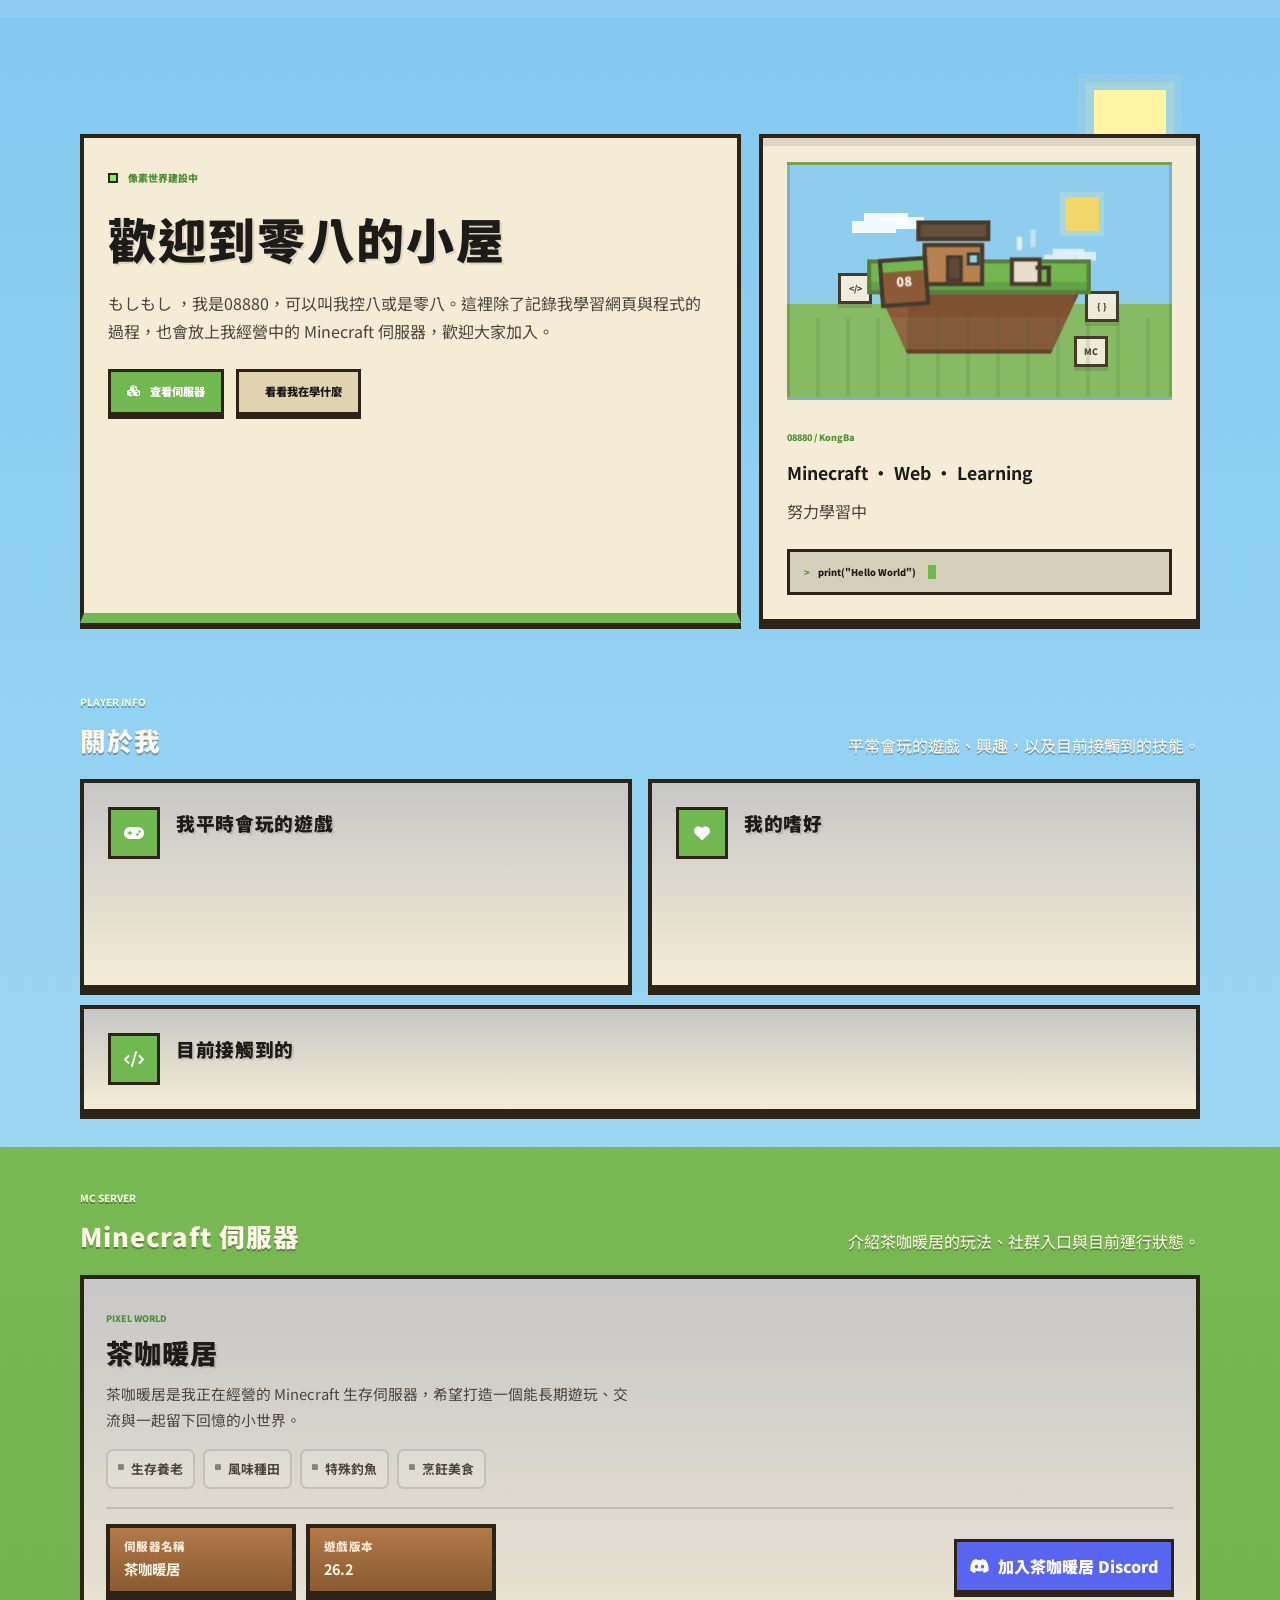
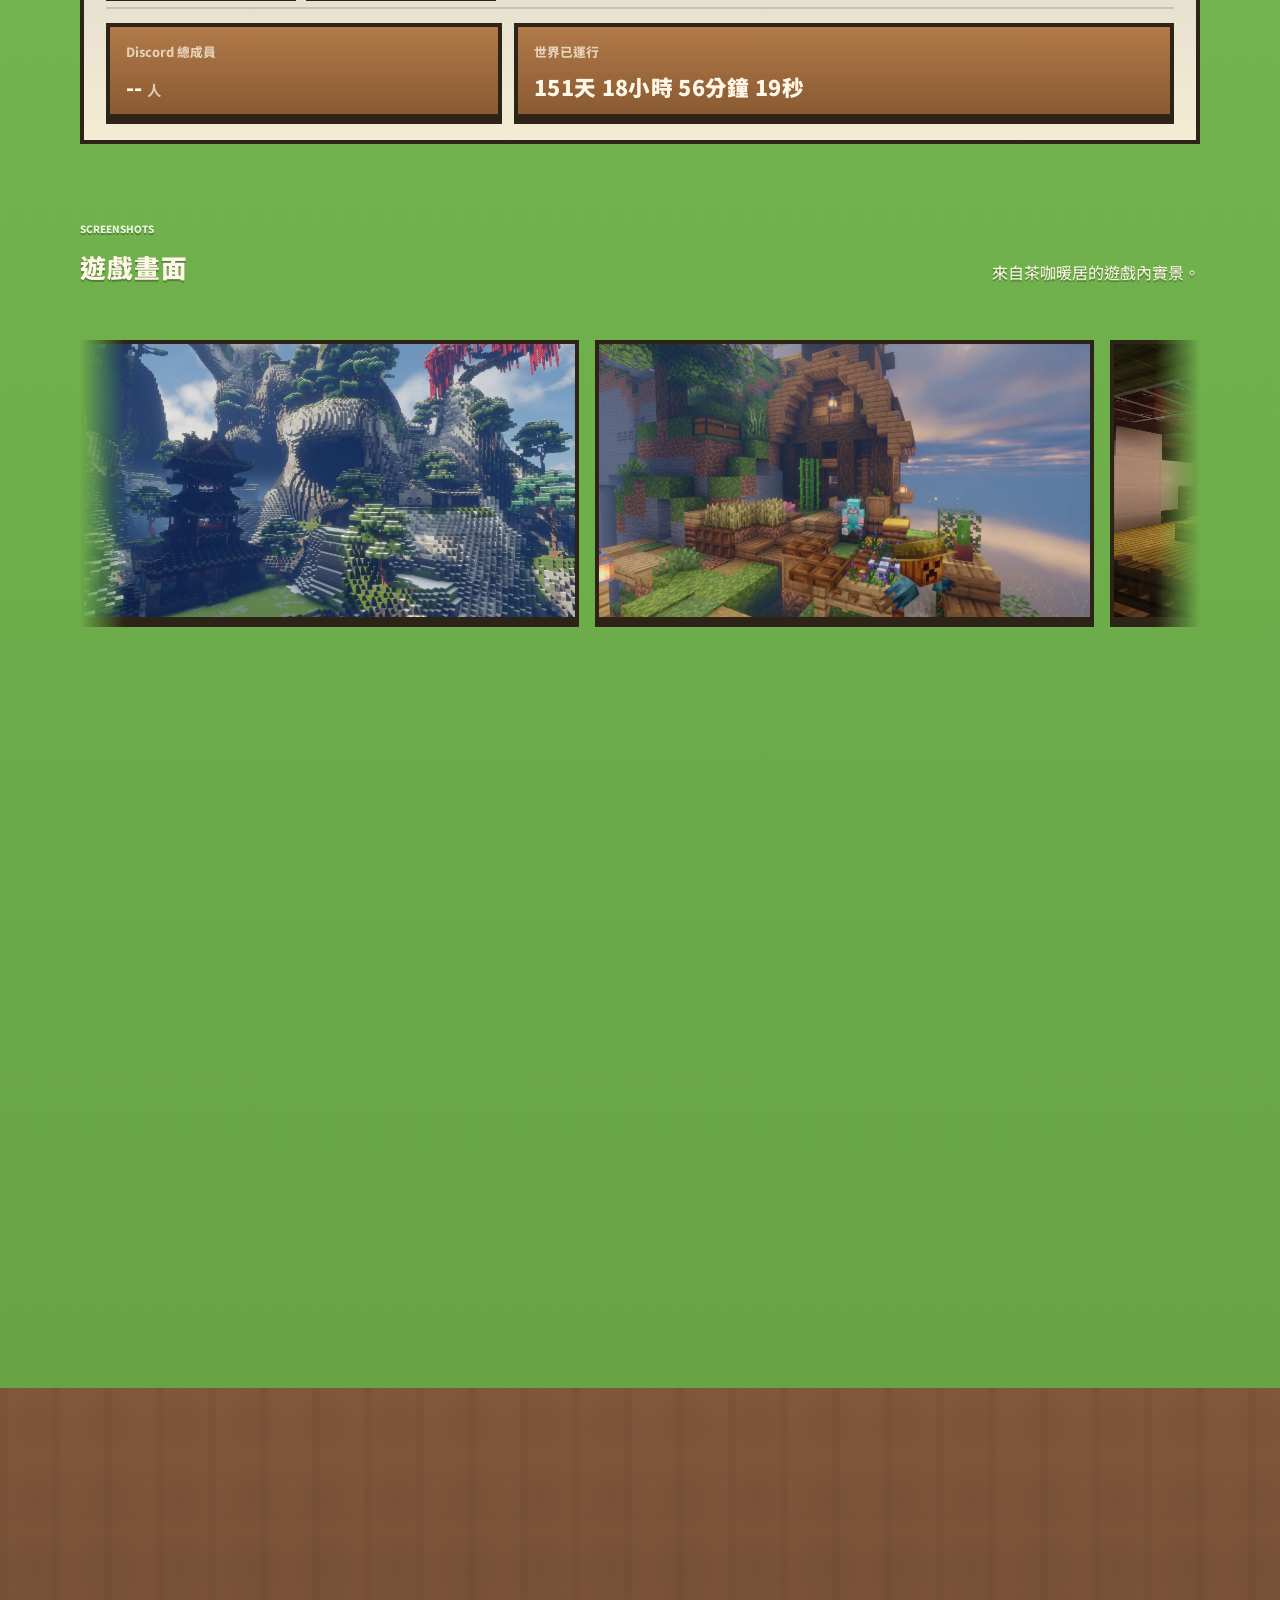
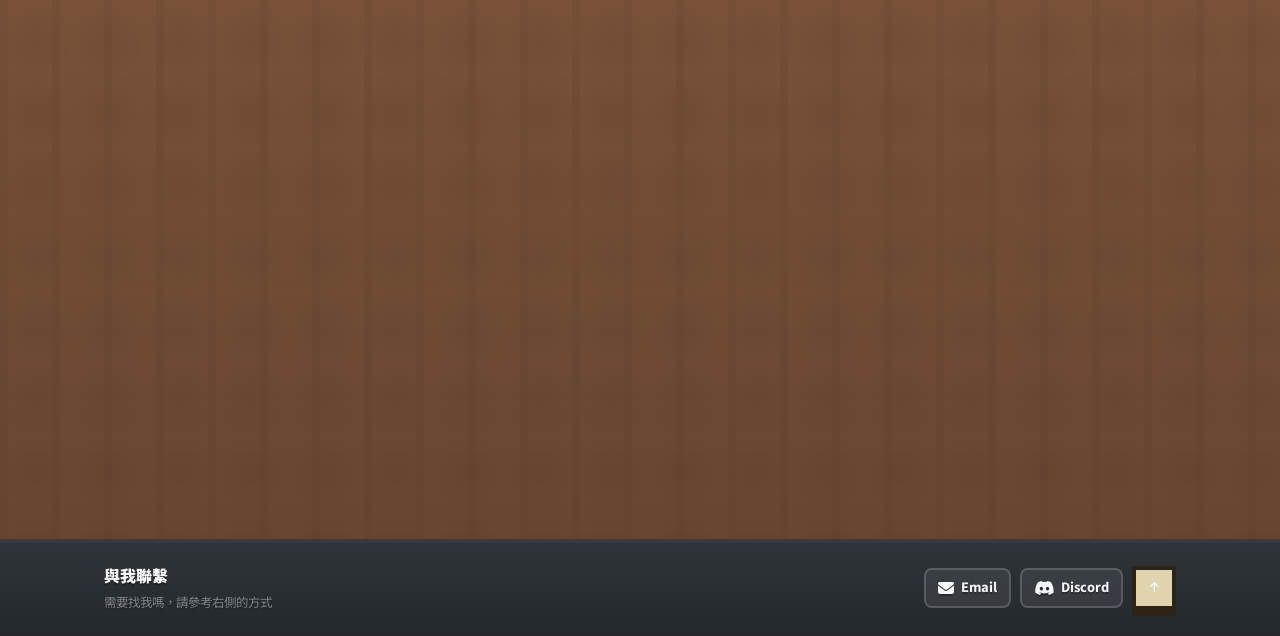
==== commit b40682f8: "Add files via upload" ====
--- a/index.html
+++ b/index.html
@@ -11,7 +11,7 @@
 <link crossorigin="" href="https://fonts.gstatic.com" rel="preconnect"/>
 <link href="https://fonts.googleapis.com/css2?family=Noto+Sans+TC:wght@400;500;700;900&amp;display=swap" rel="stylesheet"/>
 <link href="https://cdnjs.cloudflare.com/ajax/libs/font-awesome/6.4.2/css/all.min.css" rel="stylesheet"/>
-<link href="style.css?v=47" rel="stylesheet"/>
+<link href="style.css?v=49" rel="stylesheet"/>
 </head>
 <body>
 <div class="topbar-reveal-zone" id="topbar-reveal-zone" aria-hidden="true"></div>
@@ -100,7 +100,27 @@
 </div>
 </div>
 <aside aria-label="個人資訊摘要" class="hero-panel panel-block panel-stone">
-<div class="hero-avatar">08</div>
+<div class="hero-visual" id="hero-visual" aria-hidden="true">
+<div class="hero-visual-stage" id="hero-visual-stage">
+<span class="hero-scene-sun"></span>
+<span class="hero-scene-cloud hero-scene-cloud-one"></span>
+<span class="hero-scene-cloud hero-scene-cloud-two"></span>
+<div class="hero-floating-island">
+<div class="hero-island-grass"></div>
+<div class="hero-island-dirt"></div>
+<div class="hero-mini-house">
+<span class="hero-house-roof"></span><span class="hero-house-wall"></span><span class="hero-house-door"></span><span class="hero-house-window"></span>
+</div>
+<div class="hero-coffee">
+<span class="hero-coffee-cup"></span><span class="hero-coffee-steam hero-coffee-steam-one"></span><span class="hero-coffee-steam hero-coffee-steam-two"></span>
+</div>
+<div class="hero-08-block">08</div>
+</div>
+<span class="hero-code-chip hero-code-chip-one">&lt;/&gt;</span>
+<span class="hero-code-chip hero-code-chip-two">{ }</span>
+<span class="hero-code-chip hero-code-chip-three">MC</span>
+</div>
+</div>
 <div class="hero-panel-copy">
 <span class="hero-panel-label">08880 / KongBa</span>
 <strong class="hero-panel-title">Minecraft · Web · Learning</strong>
@@ -148,6 +168,7 @@
 
 </div>
 <div class="world-zone grass-world" id="grass-world">
+<div class="environment-transition environment-transition-grass" aria-hidden="true"><span></span><span></span><span></span><span></span><span></span><span></span></div>
 <div class="grass-horizon-decoration" id="grass-horizon-decoration" aria-hidden="true"></div>
 <section class="section server-section" id="server">
 <div class="section-heading">
@@ -276,6 +297,13 @@
 <span class="game-icon" aria-hidden="true">
 <i class="fa-solid fa-clover"></i>
 </span>
+</div>
+
+<div class="game-card-table blackjack-table" aria-hidden="true">
+<div class="pixel-playing-card card-a card-dark"><span class="playing-card-rank">A</span><span class="playing-card-suit">♠</span></div>
+<div class="pixel-playing-card card-k card-red"><span class="playing-card-rank">K</span><span class="playing-card-suit">♥</span></div>
+<div class="pixel-playing-card card-back"><span class="card-back-mark">08</span></div>
+<span class="game-table-chip game-table-chip-one"></span><span class="game-table-chip game-table-chip-two"></span>
 </div>
 
 <div class="game-card-copy">
@@ -301,6 +329,19 @@
 </span>
 </div>
 
+<div class="game-card-table texas-table" aria-hidden="true">
+<div class="texas-hole-cards">
+<div class="pixel-playing-card texas-hole-one card-dark"><span class="playing-card-rank">A</span><span class="playing-card-suit">♣</span></div>
+<div class="pixel-playing-card texas-hole-two card-red"><span class="playing-card-rank">Q</span><span class="playing-card-suit">♦</span></div>
+</div>
+<div class="texas-community">
+<div class="pixel-playing-card mini-card card-red"><span>10</span><b>♥</b></div>
+<div class="pixel-playing-card mini-card card-dark"><span>J</span><b>♠</b></div>
+<div class="pixel-playing-card mini-card card-red"><span>K</span><b>♦</b></div>
+</div>
+<span class="game-table-chip game-table-chip-one"></span><span class="game-table-chip game-table-chip-two"></span><span class="game-table-chip game-table-chip-three"></span>
+</div>
+
 <div class="game-card-copy">
 <span class="game-kicker">POKER</span>
 <h3 class="texas-title">Texas Hold&apos;em</h3>
@@ -323,6 +364,7 @@
 
 </div>
 <div class="world-zone dirt-world" id="dirt-world">
+<div class="environment-transition environment-transition-dirt" aria-hidden="true"><span></span><span></span><span></span><span></span><span></span><span></span></div>
 
 
 <div class="game-account-modal" id="game-account-modal" aria-hidden="true">
@@ -414,6 +456,7 @@
 <g class="game-radar-grid"></g>
 <polygon id="game-radar-value" class="game-radar-value" points=""></polygon>
 <g class="game-radar-axes"></g>
+<g class="game-radar-dots"></g>
 <g class="game-radar-labels"></g>
 </svg>
 </div>
@@ -1524,6 +1567,11 @@
         'game-profile-display-name'
     );
 
+const gameProfileNameEdit =
+    document.getElementById(
+        'game-profile-name-edit'
+    );
+
 const gameProfileChips =
     document.getElementById(
         'game-profile-chips'
@@ -1573,6 +1621,16 @@
     document.querySelector(
         '.game-radar-labels'
     );
+
+const gameRadarDots =
+    document.querySelector(
+        '.game-radar-dots'
+    );
+
+let currentRadarValues =
+    [0, 0, 0, 0, 0];
+
+let radarAnimationFrame = 0;
 
 let currentGameProfile = null;
 let pendingAvatarData = undefined;
@@ -1933,58 +1991,116 @@
                     );
             }
         );
+
+    if (gameRadarDots) {
+        GAME_RADAR_KEYS.forEach((_, index) => {
+            const dot = document.createElementNS('http://www.w3.org/2000/svg', 'circle');
+            dot.setAttribute('r', '3.6');
+            dot.setAttribute('cx', '130');
+            dot.setAttribute('cy', '120');
+            dot.setAttribute('class', 'game-radar-dot');
+            dot.dataset.index = String(index);
+            gameRadarDots.appendChild(dot);
+        });
+    }
+
+}
+
+function radarPointForIndex(
+    value,
+    index
+) {
+    const angle =
+        -Math.PI / 2 +
+        index * Math.PI * 2 / 5;
+
+    const radius =
+        82 *
+        Math.max(
+            0,
+            Math.min(100, Number(value) || 0)
+        ) /
+        100;
+
+    return {
+        x: 130 + Math.cos(angle) * radius,
+        y: 120 + Math.sin(angle) * radius
+    };
+}
+
+function renderGameRadarFrame(
+    values
+) {
+    if (gameRadarValue) {
+        gameRadarValue.setAttribute(
+            'points',
+            getRadarPoints(values)
+        );
+    }
+
+    const dots =
+        Array.from(
+            gameRadarDots?.querySelectorAll('.game-radar-dot') || []
+        );
+
+    values.forEach((value, index) => {
+        const point = radarPointForIndex(value, index);
+        const dot = dots[index];
+        if (!dot) return;
+        dot.setAttribute('cx', point.x.toFixed(2));
+        dot.setAttribute('cy', point.y.toFixed(2));
+    });
 }
 
 function updateGameRadar(
     stats = {}
 ) {
-    const values =
-        GAME_RADAR_KEYS
-            .map(
-                ([key]) =>
-                    Math.max(
-                        0,
-                        Math.min(
-                            100,
-                            Number(
-                                stats?.[
-                                    key
-                                ] || 0
-                            )
-                        )
-                    )
-            );
-
-    if (gameRadarValue) {
-        gameRadarValue.setAttribute(
-            'points',
-            getRadarPoints(
-                values
+    const targetValues =
+        GAME_RADAR_KEYS.map(([key]) =>
+            Math.max(
+                0,
+                Math.min(
+                    100,
+                    Number(stats?.[key] || 0)
+                )
             )
         );
-    }
-
-    GAME_RADAR_KEYS
-        .forEach(
-            (
-                [key],
-                index
-            ) => {
-                const target =
-                    document.querySelector(
-                        `[data-radar-value="${key}"]`
-                    );
-
-                if (target) {
-                    target.textContent =
-                        String(
-                            values[
-                                index
-                            ]
-                        );
-                }
-            }
-        );
+
+    if (radarAnimationFrame) {
+        cancelAnimationFrame(radarAnimationFrame);
+        radarAnimationFrame = 0;
+    }
+
+    const startValues = [...currentRadarValues];
+
+    if (reduceMotionQuery.matches) {
+        currentRadarValues = [...targetValues];
+        renderGameRadarFrame(targetValues);
+        return;
+    }
+
+    const startTime = performance.now();
+    const duration = 520;
+
+    const animate = now => {
+        const progress = Math.min(1, (now - startTime) / duration);
+        const eased = 1 - Math.pow(1 - progress, 3);
+        const frameValues = targetValues.map((value, index) =>
+            startValues[index] + (value - startValues[index]) * eased
+        );
+
+        renderGameRadarFrame(frameValues);
+
+        if (progress < 1) {
+            radarAnimationFrame = requestAnimationFrame(animate);
+            return;
+        }
+
+        currentRadarValues = [...targetValues];
+        radarAnimationFrame = 0;
+    };
+
+    radarAnimationFrame = requestAnimationFrame(animate);
 }
 
 function updateGameBindings(
@@ -2071,6 +2187,64 @@
         });
 }
 
+
+
+function openGameNicknameEditor() {
+    if (
+        !gameProfileNameEdit ||
+        !gameProfileNickname
+    ) {
+        return;
+    }
+
+    gameProfileNameEdit.classList.add(
+        'is-editing'
+    );
+
+    window.requestAnimationFrame(
+        () => {
+            gameProfileNickname.focus();
+
+            const valueLength =
+                gameProfileNickname
+                    .value
+                    .length;
+
+            gameProfileNickname
+                .setSelectionRange(
+                    valueLength,
+                    valueLength
+                );
+        }
+    );
+}
+
+function closeGameNicknameEditor(
+    restore = false
+) {
+    if (!gameProfileNameEdit) {
+        return;
+    }
+
+    if (
+        restore &&
+        gameProfileNickname
+    ) {
+        gameProfileNickname.value =
+            '';
+
+        gameProfileNickname.placeholder =
+            currentGameProfile
+                ?.nickname ||
+            '輸入暱稱';
+
+        updateGameNicknameCount();
+    }
+
+    gameProfileNameEdit.classList.remove(
+        'is-editing'
+    );
+}
 
 function updateGameNicknameCount() {
     if (
@@ -2970,6 +3144,8 @@
             '玩家資料已儲存。',
             'success'
         );
+
+        closeGameNicknameEditor();
     } catch (error) {
         setGameProfileStatus(
             error?.message ||
@@ -3074,6 +3250,31 @@
                 }
             );
     } catch {}
+}
+
+/* ===== v49 game-card play feel ===== */
+const interactiveGameCards = Array.from(document.querySelectorAll('[data-game-card]'));
+if (useRichPointerMotion) {
+    interactiveGameCards.forEach(card => {
+        let frame = 0, tiltX = 0, tiltY = 0;
+        const render = () => {
+            frame = 0;
+            card.style.setProperty('--game-tilt-x', `${tiltX.toFixed(2)}deg`);
+            card.style.setProperty('--game-tilt-y', `${tiltY.toFixed(2)}deg`);
+        };
+        card.addEventListener('pointermove', event => {
+            const rect = card.getBoundingClientRect();
+            const px = (event.clientX - rect.left) / Math.max(rect.width, 1);
+            const py = (event.clientY - rect.top) / Math.max(rect.height, 1);
+            tiltY = (px - .5) * 5;
+            tiltX = (.5 - py) * 4;
+            if (!frame) frame = requestAnimationFrame(render);
+        }, { passive: true });
+        card.addEventListener('pointerleave', () => {
+            tiltX = 0; tiltY = 0;
+            if (!frame) frame = requestAnimationFrame(render);
+        }, { passive: true });
+    });
 }
 
 document
@@ -3267,6 +3468,69 @@
         }
     );
 
+gameProfileDisplayName
+    ?.addEventListener(
+        'click',
+        event => {
+            event.preventDefault();
+            openGameNicknameEditor();
+        }
+    );
+
+gameProfileDisplayName
+    ?.addEventListener(
+        'keydown',
+        event => {
+            if (
+                event.key ===
+                    'Enter' ||
+                event.key ===
+                    ' '
+            ) {
+                event.preventDefault();
+                openGameNicknameEditor();
+            }
+        }
+    );
+
+gameProfileNickname
+    ?.addEventListener(
+        'focus',
+        () => {
+            gameProfileNameEdit
+                ?.classList
+                .add(
+                    'is-editing'
+                );
+        }
+    );
+
+document.addEventListener(
+    'pointerdown',
+    event => {
+        if (
+            !gameProfileNameEdit
+                ?.classList
+                .contains(
+                    'is-editing'
+                )
+        ) {
+            return;
+        }
+
+        if (
+            gameProfileNameEdit
+                .contains(
+                    event.target
+                )
+        ) {
+            return;
+        }
+
+        closeGameNicknameEditor();
+    }
+);
+
 gameProfileNickname
     ?.addEventListener(
         'input',
@@ -3292,15 +3556,9 @@
             ) {
                 event.preventDefault();
 
-                gameProfileNickname.value =
-                    '';
-
-                gameProfileNickname.placeholder =
-                    currentGameProfile
-                        ?.nickname ||
-                    '輸入暱稱';
-
-                updateGameNicknameCount();
+                closeGameNicknameEditor(
+                    true
+                );
 
                 gameProfileDisplayName
                     ?.focus();
@@ -3658,6 +3916,17 @@
 revealSections.forEach(section => {
     revealObserver.observe(section);
 });
+
+/* ---------- v49 lightweight environment transitions ---------- */
+const environmentZones = Array.from(document.querySelectorAll('.world-zone'));
+if ('IntersectionObserver' in window) {
+    const environmentObserver = new IntersectionObserver(entries => {
+        entries.forEach(entry => {
+            entry.target.classList.toggle('is-environment-active', entry.isIntersecting);
+        });
+    }, { rootMargin: '-10% 0px -16% 0px', threshold: .08 });
+    environmentZones.forEach(zone => environmentObserver.observe(zone));
+}
 
 /* ---------- clickable floating pixel clouds ---------- */
 const skyWorld =
@@ -4579,6 +4848,14 @@
 initializeClearableFields();
 
 
+/* ===== v49 lightweight interaction quality ===== */
+const reduceMotionQuery = window.matchMedia('(prefers-reduced-motion: reduce)');
+const finePointerQuery = window.matchMedia('(hover: hover) and (pointer: fine)');
+const interactionHardwareScore = Number(navigator.hardwareConcurrency || 4);
+const useRichPointerMotion = finePointerQuery.matches && !reduceMotionQuery.matches && interactionHardwareScore >= 4;
+document.documentElement.classList.toggle('rich-motion', useRichPointerMotion);
+document.documentElement.classList.toggle('reduced-motion', reduceMotionQuery.matches);
+
 /* ===== v42 topbar reveal on top-edge hover ===== */
 const topbarElement =
     document.querySelector(
@@ -4782,6 +5059,75 @@
 syncTopbarSafeSpace();
 updateTopbarForScroll();
 
+/* ===== v49 floating dock proximity ===== */
+const dockInteractiveItems = Array.from(document.querySelectorAll('.topbar .brand, .topbar .nav-link, .topbar .spotify-controls > *, .topbar .icon-btn'));
+dockInteractiveItems.forEach(item => item.classList.add('dock-item'));
+let dockPointerFrame = 0;
+let dockPointerClientX = 0;
+function renderDockPointerMotion() {
+    dockPointerFrame = 0;
+    dockInteractiveItems.forEach(item => {
+        const rect = item.getBoundingClientRect();
+        const centerX = rect.left + rect.width / 2;
+        const distance = Math.abs(dockPointerClientX - centerX);
+        const influence = Math.max(0, 1 - distance / 150);
+        item.style.setProperty('--dock-scale', (1 + influence * .075).toFixed(3));
+        item.style.setProperty('--dock-lift', `${(-influence * 4).toFixed(2)}px`);
+    });
+}
+if (useRichPointerMotion && topbarElement) {
+    topbarElement.addEventListener('pointermove', event => {
+        dockPointerClientX = event.clientX;
+        if (!dockPointerFrame) dockPointerFrame = requestAnimationFrame(renderDockPointerMotion);
+    }, { passive: true });
+    topbarElement.addEventListener('pointerleave', () => {
+        dockInteractiveItems.forEach(item => {
+            item.style.removeProperty('--dock-scale');
+            item.style.removeProperty('--dock-lift');
+        });
+    }, { passive: true });
+}
+const dockSectionLinks = Array.from(document.querySelectorAll('.desktop-nav .nav-link[href^="#"]'));
+const dockSectionTargets = dockSectionLinks.map(link => {
+    const id = link.getAttribute('href')?.slice(1);
+    return { link, section: id ? document.getElementById(id) : null };
+}).filter(item => item.section);
+if ('IntersectionObserver' in window) {
+    const dockSectionObserver = new IntersectionObserver(entries => {
+        const visible = entries.filter(entry => entry.isIntersecting).sort((a,b) => b.intersectionRatio - a.intersectionRatio)[0];
+        if (!visible) return;
+        dockSectionTargets.forEach(item => item.link.classList.toggle('is-dock-active', item.section === visible.target));
+    }, { rootMargin: '-28% 0px -55% 0px', threshold: [0, .2, .45, .7] });
+    dockSectionTargets.forEach(item => dockSectionObserver.observe(item.section));
+}
+
+/* ===== v49 pixel hero interaction ===== */
+const heroVisual = document.getElementById('hero-visual');
+const heroVisualStage = document.getElementById('hero-visual-stage');
+let heroPointerFrame = 0;
+let heroPointerX = 0;
+let heroPointerY = 0;
+function renderHeroPointerMotion() {
+    heroPointerFrame = 0;
+    if (!heroVisualStage) return;
+    heroVisualStage.style.setProperty('--hero-pointer-x', `${heroPointerX.toFixed(2)}px`);
+    heroVisualStage.style.setProperty('--hero-pointer-y', `${heroPointerY.toFixed(2)}px`);
+    heroVisualStage.style.setProperty('--hero-rotate-y', `${(heroPointerX * .055).toFixed(2)}deg`);
+    heroVisualStage.style.setProperty('--hero-rotate-x', `${(-heroPointerY * .045).toFixed(2)}deg`);
+}
+if (useRichPointerMotion && heroVisual && heroVisualStage) {
+    heroVisual.addEventListener('pointermove', event => {
+        const rect = heroVisual.getBoundingClientRect();
+        heroPointerX = (event.clientX - rect.left - rect.width / 2) / Math.max(rect.width, 1) * 24;
+        heroPointerY = (event.clientY - rect.top - rect.height / 2) / Math.max(rect.height, 1) * 18;
+        if (!heroPointerFrame) heroPointerFrame = requestAnimationFrame(renderHeroPointerMotion);
+    }, { passive: true });
+    heroVisual.addEventListener('pointerleave', () => {
+        heroPointerX = 0; heroPointerY = 0;
+        if (!heroPointerFrame) heroPointerFrame = requestAnimationFrame(renderHeroPointerMotion);
+    }, { passive: true });
+}
+
 const savedTheme = localStorage.getItem('theme');
 const preferredTheme = window.matchMedia('(prefers-color-scheme: dark)').matches ? 'dark' : 'light';
 applyTheme(savedTheme || preferredTheme);
--- a/style.css
+++ b/style.css
@@ -6883,3 +6883,104 @@
         width: 100%;
     }
 }
+
+
+/* =========================================================
+   v48 — persistent nickname editor state
+   ========================================================= */
+
+/*
+   Hover can preview the editor, but clicking the nickname now locks
+   the editor open with .is-editing until save, Esc, or outside click.
+*/
+.game-profile-name-edit.is-editing
+.game-profile-name-editor {
+    opacity: 1 !important;
+    visibility: visible !important;
+    pointer-events: auto !important;
+    transform:
+        translateY(0)
+        scale(1) !important;
+}
+
+.game-profile-name-edit.is-editing
+#game-profile-display-name {
+    opacity: 0 !important;
+    pointer-events: none !important;
+}
+
+/* Keep the parent hit-area stable while the absolute editor is open. */
+.game-profile-name-edit.is-editing {
+    min-height: 58px;
+}
+
+/* Prevent focus transitions inside the editor from collapsing it. */
+.game-profile-name-edit.is-editing
+.game-profile-nickname-field,
+.game-profile-name-edit.is-editing
+.game-profile-name-actions {
+    pointer-events: auto;
+}
+
+@media (max-width: 600px) {
+    .game-profile-name-edit.is-editing
+    .game-profile-name-editor {
+        transform:
+            translate(-50%, 0)
+            scale(1) !important;
+    }
+}
+
+
+/* =========================================================
+   v49 — lightweight Minecraft motion / visual polish
+   ========================================================= */
+
+a,button{-webkit-tap-highlight-color:transparent}
+.primary-btn,.secondary-btn,.icon-btn,.nav-link,.game-enter-btn,.game-wallet-account,.game-auth-provider,.game-profile-save,.game-binding-primary,.game-binding-unlink,.game-logout-btn{touch-action:manipulation}
+.primary-btn:active,.secondary-btn:active,.icon-btn:active,.nav-link:active,.game-enter-btn:active,.game-wallet-account:active,.game-auth-provider:active,.game-profile-save:active,.game-binding-primary:active,.game-binding-unlink:active,.game-logout-btn:active{transform:translateY(2px) scale(.985)!important;filter:brightness(.97)}
+
+/* Hero pixel diorama */
+.hero-panel{overflow:hidden}
+.hero-visual{position:relative;width:100%;min-height:238px;display:grid;place-items:center;margin-bottom:2px;border:3px solid rgba(55,44,31,.18);background:linear-gradient(180deg,rgba(132,202,240,.9) 0 60%,rgba(116,178,79,.85) 60% 100%);image-rendering:pixelated;overflow:hidden;contain:layout paint}
+.hero-visual::after{content:"";position:absolute;inset:auto 0 0;height:34%;pointer-events:none;background:repeating-linear-gradient(90deg,transparent 0 26px,rgba(55,98,45,.12) 26px 30px)}
+.hero-visual-stage{--hero-pointer-x:0px;--hero-pointer-y:0px;--hero-rotate-x:0deg;--hero-rotate-y:0deg;position:relative;width:290px;height:205px;transform:translate3d(var(--hero-pointer-x),var(--hero-pointer-y),0) perspective(700px) rotateX(var(--hero-rotate-x)) rotateY(var(--hero-rotate-y));transform-style:preserve-3d;transition:transform .16s cubic-bezier(.22,.61,.36,1)}
+.hero-scene-sun{position:absolute;top:18px;right:25px;width:34px;height:34px;background:#f1d66b;box-shadow:0 0 0 5px rgba(255,242,160,.2)}
+.hero-scene-cloud{position:absolute;width:44px;height:12px;background:rgba(255,255,255,.88);box-shadow:12px -8px 0 rgba(255,255,255,.88),28px -4px 0 rgba(255,255,255,.88)}
+.hero-scene-cloud-one{top:42px;left:18px}.hero-scene-cloud-two{top:74px;right:42px;transform:scale(.72);opacity:.76}
+.hero-floating-island{position:absolute;left:50%;bottom:20px;width:218px;height:104px;transform:translateX(-50%) translateZ(18px)}
+.hero-island-grass{position:absolute;left:0;top:0;width:218px;height:34px;background:#72b84f;border:4px solid rgba(53,46,33,.42);box-shadow:inset 0 -8px 0 rgba(68,127,53,.4)}
+.hero-island-dirt{position:absolute;left:12px;top:34px;width:194px;height:58px;background:#8b5b37;border:4px solid rgba(53,46,33,.42);border-top:0;clip-path:polygon(0 0,100% 0,86% 100%,14% 100%);background-image:linear-gradient(90deg,transparent 0 24px,rgba(61,37,22,.16) 24px 29px),linear-gradient(transparent 0 22px,rgba(255,255,255,.06) 22px 26px)}
+.hero-mini-house{position:absolute;left:48px;bottom:78px;width:72px;height:56px;transform:translateZ(30px)}
+.hero-house-wall{position:absolute;left:6px;bottom:0;width:60px;height:42px;background:#b6814f;border:4px solid #453a2c}.hero-house-roof{position:absolute;z-index:2;left:0;top:-8px;width:72px;height:20px;background:#66503c;border:4px solid #453a2c}.hero-house-door{position:absolute;z-index:3;left:29px;bottom:4px;width:16px;height:26px;background:#5e4937;border:3px solid #453a2c}.hero-house-window{position:absolute;z-index:3;right:10px;bottom:20px;width:13px;height:13px;background:#8ed0e7;border:3px solid #453a2c}
+.hero-coffee{position:absolute;right:38px;bottom:78px;width:46px;height:48px;transform:translateZ(38px)}.hero-coffee-cup{position:absolute;left:5px;bottom:0;width:31px;height:28px;background:#e8dfcb;border:4px solid #453a2c}.hero-coffee-cup::after{content:"";position:absolute;right:-13px;top:4px;width:11px;height:12px;border:4px solid #453a2c;border-left:0}.hero-coffee-steam{position:absolute;width:5px;height:13px;background:rgba(255,255,255,.72)}.hero-coffee-steam-one{left:12px;top:0}.hero-coffee-steam-two{left:25px;top:-7px;height:17px;opacity:.6}
+.hero-08-block{position:absolute;z-index:4;left:12px;bottom:58px;width:48px;height:48px;display:grid;place-items:center;color:#fff;background:linear-gradient(180deg,#72b84f 0 25%,#8b5b37 25% 100%);border:4px solid #453a2c;font-size:.76rem;font-weight:900;transform:translateZ(44px) rotate(-4deg)}
+.hero-code-chip{position:absolute;z-index:5;min-width:34px;padding:5px 6px;border:3px solid #453a2c;background:rgba(244,239,221,.94);color:#4a4134;font-size:.55rem;font-weight:900;text-align:center;box-shadow:0 4px 0 rgba(55,44,31,.16)}.hero-code-chip-one{left:4px;top:94px}.hero-code-chip-two{right:5px;top:112px}.hero-code-chip-three{right:16px;bottom:17px}
+.rich-motion .hero-visual-stage{animation:hero-stage-idle 5.8s ease-in-out infinite}@keyframes hero-stage-idle{0%,100%{margin-top:0}50%{margin-top:-5px}}
+
+/* Minecraft floating dock */
+@media (hover:hover) and (pointer:fine){.topbar{border-radius:10px;box-shadow:0 8px 0 var(--panel-shadow),0 14px 34px rgba(48,39,27,.12)}.dock-item{--dock-scale:1;--dock-lift:0px;transform:translateY(var(--dock-lift)) scale(var(--dock-scale));transform-origin:center bottom;transition:transform .16s cubic-bezier(.22,.61,.36,1),background .15s ease,border-color .15s ease}.desktop-nav .nav-link{position:relative}.desktop-nav .nav-link::after{content:"";position:absolute;left:50%;bottom:2px;width:7px;height:4px;transform:translateX(-50%) scaleX(0);background:var(--grass);transition:transform .15s ease}.desktop-nav .nav-link.is-dock-active::after{transform:translateX(-50%) scaleX(1)}.desktop-nav .nav-link.is-dock-active{background:rgba(95,163,77,.08);border-color:rgba(55,44,31,.12)}}
+
+/* Game tables */
+.game-card{--game-tilt-x:0deg;--game-tilt-y:0deg;position:relative;overflow:hidden;transform:perspective(800px) rotateX(var(--game-tilt-x)) rotateY(var(--game-tilt-y));transform-style:preserve-3d;transition:transform .18s cubic-bezier(.22,.61,.36,1),box-shadow .18s ease;contain:layout paint}
+@media (hover:hover) and (pointer:fine){.game-card:hover{box-shadow:0 8px 0 var(--panel-shadow),0 18px 38px rgba(55,44,31,.12)}}
+.game-card-table{position:relative;height:104px;margin:-4px 0 0;border:3px solid rgba(55,44,31,.17);border-radius:9px;background:linear-gradient(180deg,rgba(62,120,62,.28),rgba(58,99,56,.18));overflow:hidden;transform:translateZ(18px)}
+.game-card-table::before{content:"";position:absolute;inset:0;opacity:.18;background-image:linear-gradient(rgba(255,255,255,.12) 1px,transparent 1px),linear-gradient(90deg,rgba(255,255,255,.12) 1px,transparent 1px);background-size:18px 18px}
+.pixel-playing-card{position:absolute;width:52px;height:72px;padding:6px;border:3px solid #453a2c;border-radius:5px;background:#f7f0df;color:#34302a;box-shadow:0 4px 0 rgba(55,44,31,.18);font-weight:900;line-height:1;transform-origin:50% 90%;transition:transform .2s cubic-bezier(.22,.61,.36,1)}.playing-card-rank{display:block;font-size:.72rem}.playing-card-suit{position:absolute;right:6px;bottom:6px;font-size:1.15rem}.card-red{color:#b44d4d}.card-a{left:42px;top:15px;transform:rotate(-10deg)}.card-k{left:87px;top:11px;transform:rotate(4deg)}.card-back{right:44px;top:14px;display:grid;place-items:center;color:rgba(255,255,255,.9);background:repeating-linear-gradient(45deg,#5c7754 0 7px,#6e8a63 7px 14px);transform:rotate(9deg)}.card-back-mark{display:grid;place-items:center;width:28px;height:28px;border:3px solid rgba(255,255,255,.72);font-size:.55rem}
+.texas-hole-one{left:34px;top:15px;transform:rotate(-8deg)}.texas-hole-two{left:73px;top:12px;transform:rotate(5deg)}.texas-community{position:absolute;right:28px;top:20px;display:flex;gap:6px}.mini-card{position:relative;inset:auto;width:38px;height:55px;padding:5px;font-size:.6rem;box-shadow:0 3px 0 rgba(55,44,31,.15)}.mini-card b{position:absolute;right:4px;bottom:4px;font-size:.75rem}
+.game-table-chip{position:absolute;width:17px;height:17px;border:3px solid rgba(55,44,31,.5);border-radius:50%;background:#e2c45f;box-shadow:inset 0 0 0 3px rgba(255,255,255,.28)}.game-table-chip-one{right:18px;bottom:13px}.game-table-chip-two{right:35px;bottom:8px;background:#bc6c5e}.game-table-chip-three{right:51px;bottom:14px;background:#6e9b6b}
+@media (hover:hover) and (pointer:fine){.game-card:hover .card-a,.game-card:hover .texas-hole-one{transform:translateY(-4px) rotate(-12deg)}.game-card:hover .card-k,.game-card:hover .texas-hole-two{transform:translateY(-6px) rotate(7deg)}.game-card:hover .card-back{transform:translateY(-3px) rotate(12deg)}.game-card:hover .mini-card{transform:translateY(-3px)}}
+
+/* Dynamic radar */
+.game-radar-ring,.game-radar-axis{stroke-dasharray:230;stroke-dashoffset:0}.game-radar-only{overflow:visible}.game-radar-value{transform-origin:130px 120px;filter:drop-shadow(0 4px 5px rgba(55,44,31,.08))}.game-radar-dot{fill:var(--grass);stroke:var(--line);stroke-width:1.5}.game-account-modal.is-open .game-radar-ring,.game-account-modal.is-open .game-radar-axis{animation:radar-grid-in .45s ease both}.game-account-modal.is-open .game-radar-dot{animation:radar-dot-in .28s ease both}@keyframes radar-grid-in{from{opacity:0;stroke-dashoffset:80}to{opacity:.15;stroke-dashoffset:0}}@keyframes radar-dot-in{from{opacity:0}to{opacity:1}}
+
+/* Environment transitions */
+.environment-transition{position:absolute;z-index:2;left:50%;top:0;width:100vw;height:76px;transform:translate(-50%,-72%);pointer-events:none;overflow:hidden;opacity:.82}.environment-transition>span{position:absolute;bottom:0;width:22px;height:22px;opacity:0;transform:translateY(18px) rotate(8deg);transition:opacity .34s ease,transform .48s cubic-bezier(.22,.61,.36,1)}.environment-transition>span:nth-child(1){left:8%}.environment-transition>span:nth-child(2){left:24%;width:14px;height:14px}.environment-transition>span:nth-child(3){left:42%;width:18px;height:18px}.environment-transition>span:nth-child(4){left:61%;width:13px;height:13px}.environment-transition>span:nth-child(5){left:78%;width:19px;height:19px}.environment-transition>span:nth-child(6){left:92%;width:12px;height:12px}.grass-world .environment-transition>span{background:#70b04c;border:3px solid rgba(54,91,43,.32)}.dirt-world .environment-transition>span{background:#81583c;border:3px solid rgba(75,48,31,.38)}.world-zone.is-environment-active .environment-transition>span{opacity:.9;transform:translateY(0) rotate(0deg)}.world-zone.is-environment-active .environment-transition>span:nth-child(even){transition-delay:70ms}.world-zone.is-environment-active .environment-transition>span:nth-child(3n){transition-delay:120ms}
+
+/* Dark mode */
+html[data-theme="dark"] .hero-visual{background:linear-gradient(180deg,rgba(36,71,91,.95) 0 60%,rgba(65,109,57,.9) 60% 100%)}html[data-theme="dark"] .hero-code-chip{background:rgba(48,50,45,.95);color:#f0ebdd}html[data-theme="dark"] .game-card-table{background:linear-gradient(180deg,rgba(52,90,53,.32),rgba(29,51,31,.22))}
+
+/* Mobile / low-cost mode */
+@media (max-width:760px){.hero-visual{min-height:210px}.hero-visual-stage{transform:scale(.88)}.games-grid{gap:16px}.game-card{transform:none!important}.game-card-table{height:94px}.environment-transition{height:58px;opacity:.68}}
+@media (prefers-reduced-motion:reduce){.hero-visual-stage,.dock-item,.game-card,.pixel-playing-card,.mini-card,.environment-transition>span,.game-radar-ring,.game-radar-axis,.game-radar-dot{animation:none!important;transition:none!important}.game-card{transform:none!important}}
+@supports (content-visibility:auto){#server,#gallery,#goals,#guestbook{content-visibility:auto;contain-intrinsic-size:820px}}
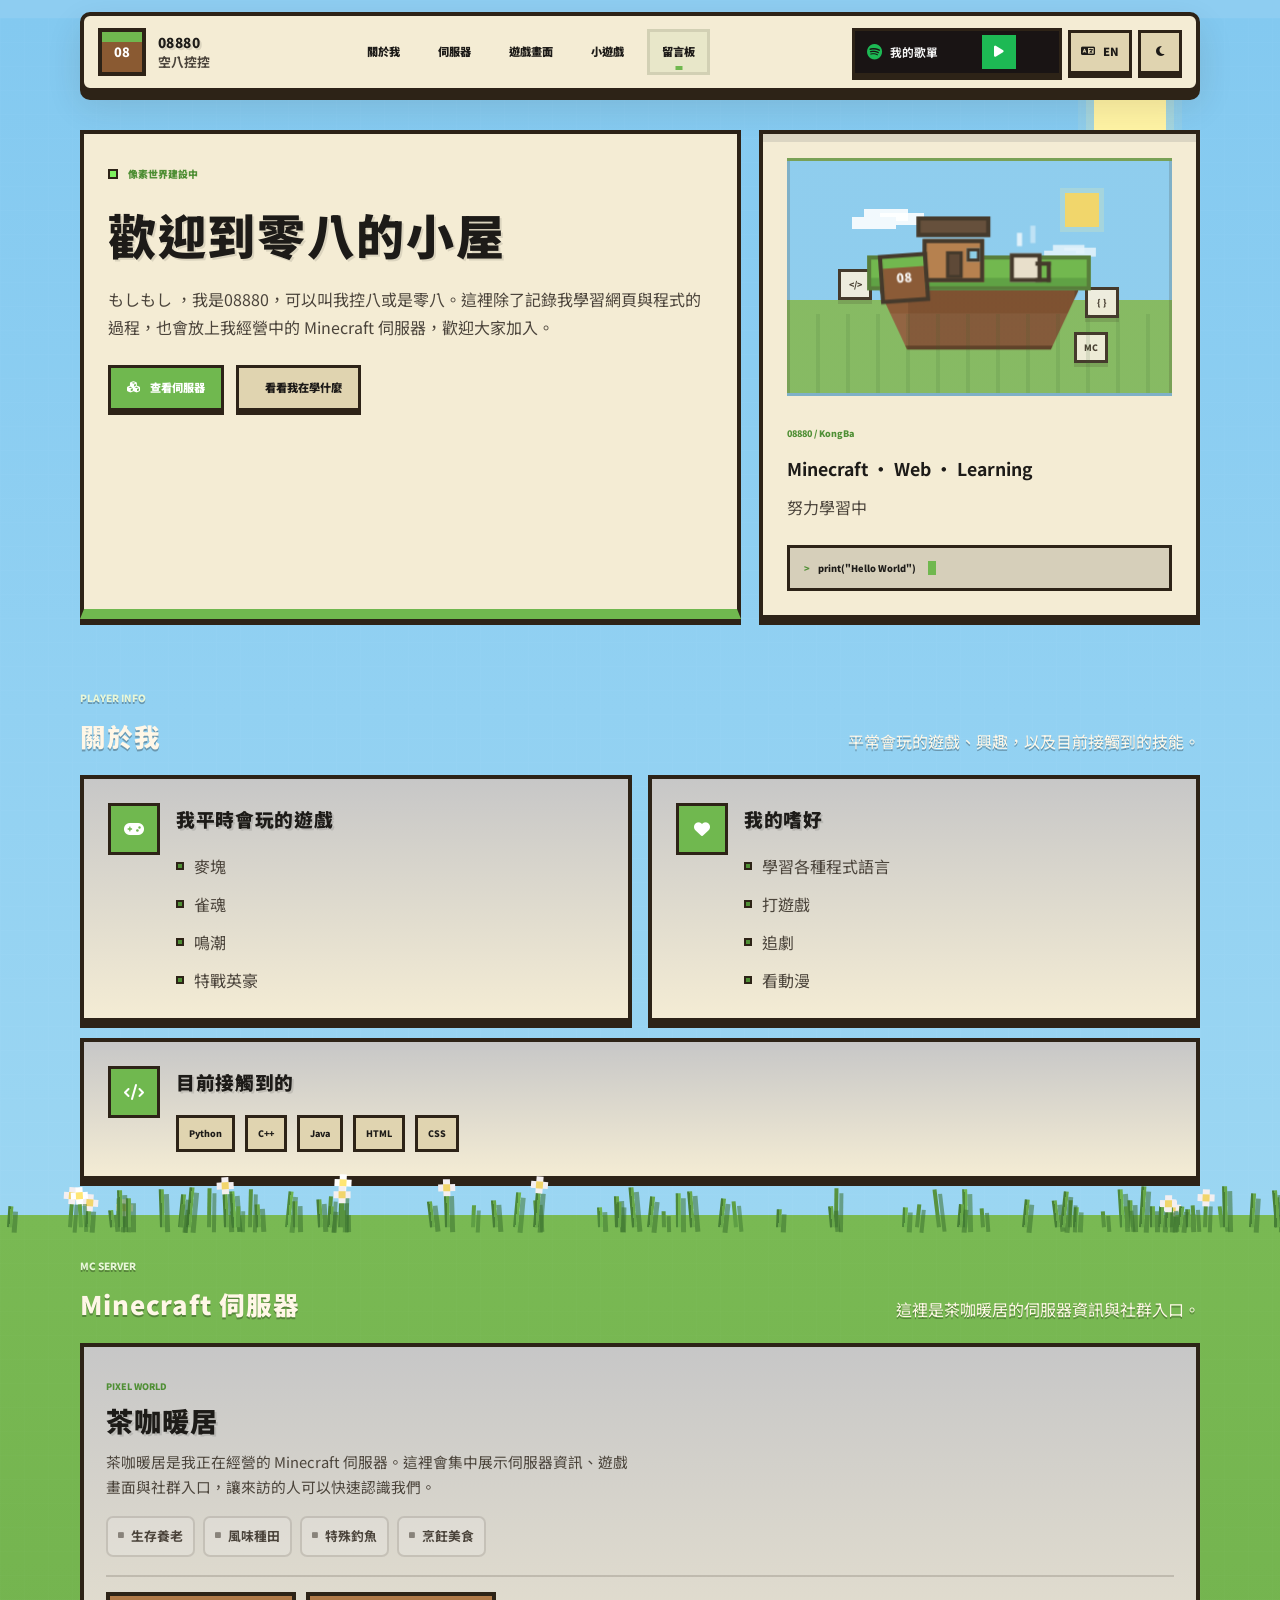
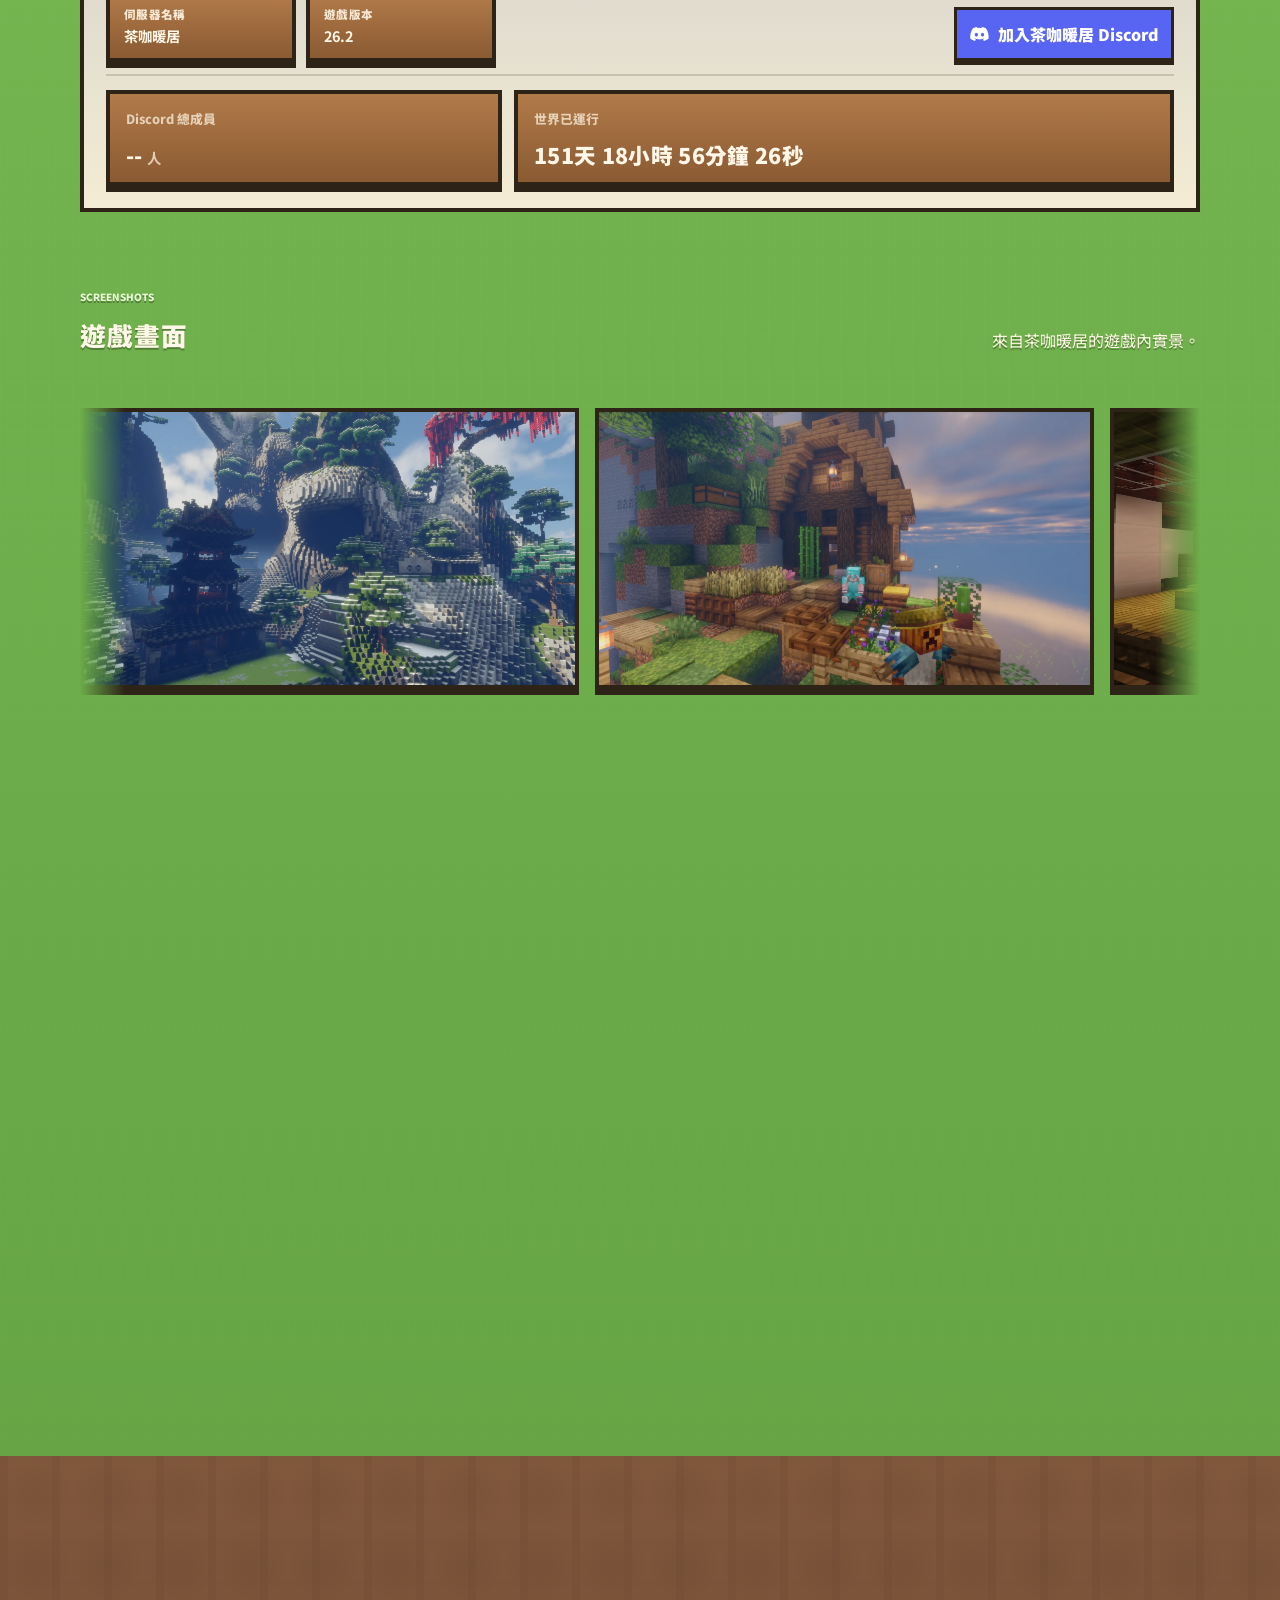
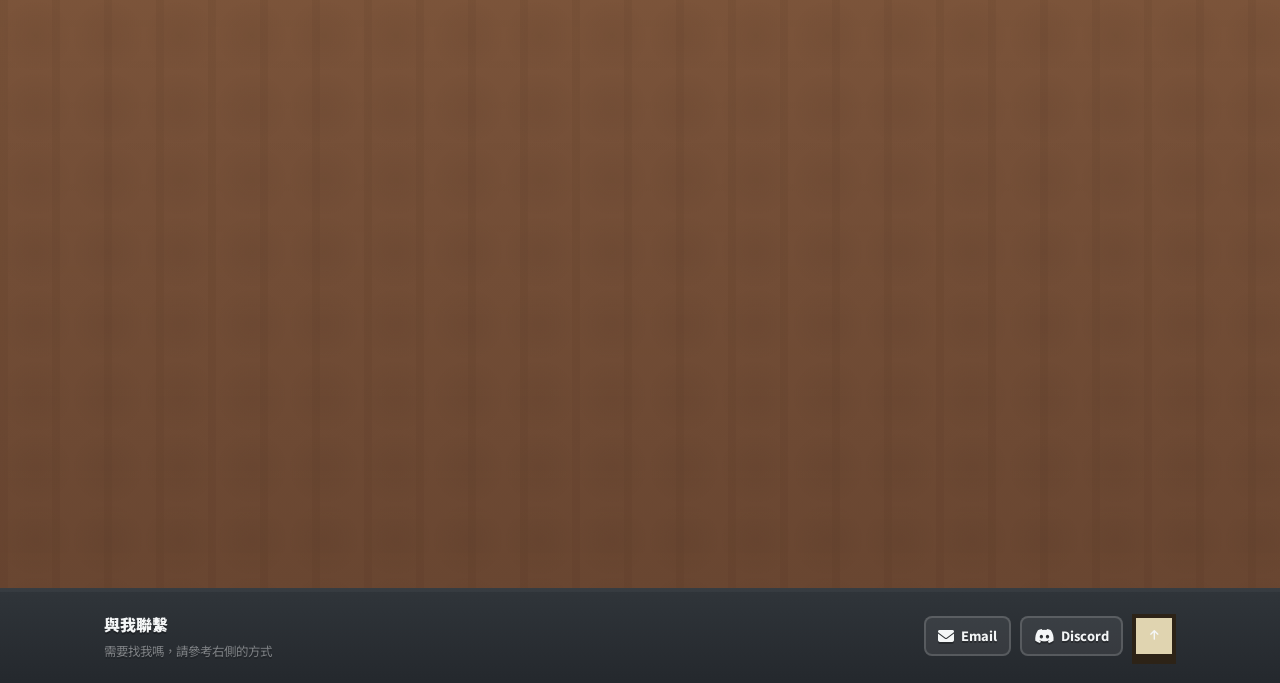
==== commit 2a395bc6: "Add files via upload" ====
--- a/index.html
+++ b/index.html
@@ -11,7 +11,7 @@
 <link crossorigin="" href="https://fonts.gstatic.com" rel="preconnect"/>
 <link href="https://fonts.googleapis.com/css2?family=Noto+Sans+TC:wght@400;500;700;900&amp;display=swap" rel="stylesheet"/>
 <link href="https://cdnjs.cloudflare.com/ajax/libs/font-awesome/6.4.2/css/all.min.css" rel="stylesheet"/>
-<link href="style.css?v=49" rel="stylesheet"/>
+<link href="style.css?v=50" rel="stylesheet"/>
 </head>
 <body>
 <div class="topbar-reveal-zone" id="topbar-reveal-zone" aria-hidden="true"></div>
@@ -625,6 +625,48 @@
 </footer>
 </main>
 <script>
+/* ===== v50 global interaction capability bootstrap ===== */
+const reduceMotionQuery =
+    window.matchMedia(
+        '(prefers-reduced-motion: reduce)'
+    );
+
+const finePointerQuery =
+    window.matchMedia(
+        '(hover: hover) and (pointer: fine)'
+    );
+
+const interactionHardwareScore =
+    Number(
+        navigator.hardwareConcurrency ||
+        4
+    );
+
+const useRichPointerMotion =
+    finePointerQuery.matches &&
+    !reduceMotionQuery.matches &&
+    interactionHardwareScore >= 4;
+
+document.documentElement
+    .classList
+    .toggle(
+        'rich-motion',
+        useRichPointerMotion
+    );
+
+document.documentElement
+    .classList
+    .toggle(
+        'reduced-motion',
+        reduceMotionQuery.matches
+    );
+
+document.documentElement
+    .classList
+    .add(
+        'js-ready'
+    );
+
 
 const content = {
     zh: {
@@ -2100,7 +2142,27 @@
         radarAnimationFrame = 0;
     };
 
-    radarAnimationFrame = requestAnimationFrame(animate);
+    try {
+        radarAnimationFrame =
+            requestAnimationFrame(
+                animate
+            );
+    } catch (error) {
+        currentRadarValues =
+            [...targetValues];
+
+        renderGameRadarFrame(
+            targetValues
+        );
+
+        radarAnimationFrame =
+            0;
+
+        console.warn(
+            'Radar animation disabled',
+            error
+        );
+    }
 }
 
 function updateGameBindings(
@@ -3252,29 +3314,106 @@
     } catch {}
 }
 
-/* ===== v49 game-card play feel ===== */
-const interactiveGameCards = Array.from(document.querySelectorAll('[data-game-card]'));
-if (useRichPointerMotion) {
-    interactiveGameCards.forEach(card => {
-        let frame = 0, tiltX = 0, tiltY = 0;
-        const render = () => {
-            frame = 0;
-            card.style.setProperty('--game-tilt-x', `${tiltX.toFixed(2)}deg`);
-            card.style.setProperty('--game-tilt-y', `${tiltY.toFixed(2)}deg`);
-        };
-        card.addEventListener('pointermove', event => {
-            const rect = card.getBoundingClientRect();
-            const px = (event.clientX - rect.left) / Math.max(rect.width, 1);
-            const py = (event.clientY - rect.top) / Math.max(rect.height, 1);
-            tiltY = (px - .5) * 5;
-            tiltX = (.5 - py) * 4;
-            if (!frame) frame = requestAnimationFrame(render);
-        }, { passive: true });
-        card.addEventListener('pointerleave', () => {
-            tiltX = 0; tiltY = 0;
-            if (!frame) frame = requestAnimationFrame(render);
-        }, { passive: true });
-    });
+/* ===== v50 safe game-card play feel ===== */
+try {
+    const interactiveGameCards =
+        Array.from(
+            document.querySelectorAll(
+                '[data-game-card]'
+            )
+        );
+
+    if (useRichPointerMotion) {
+        interactiveGameCards.forEach(
+            card => {
+                let frame = 0;
+                let tiltX = 0;
+                let tiltY = 0;
+
+                const render =
+                    () => {
+                        frame = 0;
+
+                        card.style.setProperty(
+                            '--game-tilt-x',
+                            `${tiltX.toFixed(2)}deg`
+                        );
+
+                        card.style.setProperty(
+                            '--game-tilt-y',
+                            `${tiltY.toFixed(2)}deg`
+                        );
+                    };
+
+                card.addEventListener(
+                    'pointermove',
+                    event => {
+                        const rect =
+                            card.getBoundingClientRect();
+
+                        const px =
+                            (
+                                event.clientX -
+                                rect.left
+                            ) /
+                            Math.max(
+                                rect.width,
+                                1
+                            );
+
+                        const py =
+                            (
+                                event.clientY -
+                                rect.top
+                            ) /
+                            Math.max(
+                                rect.height,
+                                1
+                            );
+
+                        tiltY =
+                            (px - .5) * 5;
+
+                        tiltX =
+                            (.5 - py) * 4;
+
+                        if (!frame) {
+                            frame =
+                                requestAnimationFrame(
+                                    render
+                                );
+                        }
+                    },
+                    {
+                        passive: true
+                    }
+                );
+
+                card.addEventListener(
+                    'pointerleave',
+                    () => {
+                        tiltX = 0;
+                        tiltY = 0;
+
+                        if (!frame) {
+                            frame =
+                                requestAnimationFrame(
+                                    render
+                                );
+                        }
+                    },
+                    {
+                        passive: true
+                    }
+                );
+            }
+        );
+    }
+} catch (error) {
+    console.warn(
+        'Game-card visual enhancement disabled',
+        error
+    );
 }
 
 document
@@ -4848,14 +4987,6 @@
 initializeClearableFields();
 
 
-/* ===== v49 lightweight interaction quality ===== */
-const reduceMotionQuery = window.matchMedia('(prefers-reduced-motion: reduce)');
-const finePointerQuery = window.matchMedia('(hover: hover) and (pointer: fine)');
-const interactionHardwareScore = Number(navigator.hardwareConcurrency || 4);
-const useRichPointerMotion = finePointerQuery.matches && !reduceMotionQuery.matches && interactionHardwareScore >= 4;
-document.documentElement.classList.toggle('rich-motion', useRichPointerMotion);
-document.documentElement.classList.toggle('reduced-motion', reduceMotionQuery.matches);
-
 /* ===== v42 topbar reveal on top-edge hover ===== */
 const topbarElement =
     document.querySelector(
@@ -5059,73 +5190,87 @@
 syncTopbarSafeSpace();
 updateTopbarForScroll();
 
-/* ===== v49 floating dock proximity ===== */
-const dockInteractiveItems = Array.from(document.querySelectorAll('.topbar .brand, .topbar .nav-link, .topbar .spotify-controls > *, .topbar .icon-btn'));
-dockInteractiveItems.forEach(item => item.classList.add('dock-item'));
-let dockPointerFrame = 0;
-let dockPointerClientX = 0;
-function renderDockPointerMotion() {
-    dockPointerFrame = 0;
-    dockInteractiveItems.forEach(item => {
-        const rect = item.getBoundingClientRect();
-        const centerX = rect.left + rect.width / 2;
-        const distance = Math.abs(dockPointerClientX - centerX);
-        const influence = Math.max(0, 1 - distance / 150);
-        item.style.setProperty('--dock-scale', (1 + influence * .075).toFixed(3));
-        item.style.setProperty('--dock-lift', `${(-influence * 4).toFixed(2)}px`);
-    });
-}
-if (useRichPointerMotion && topbarElement) {
-    topbarElement.addEventListener('pointermove', event => {
-        dockPointerClientX = event.clientX;
-        if (!dockPointerFrame) dockPointerFrame = requestAnimationFrame(renderDockPointerMotion);
-    }, { passive: true });
-    topbarElement.addEventListener('pointerleave', () => {
+/* ===== v50 safe floating dock proximity ===== */
+try {
+    const dockInteractiveItems = Array.from(document.querySelectorAll('.topbar .brand, .topbar .nav-link, .topbar .spotify-controls > *, .topbar .icon-btn'));
+    dockInteractiveItems.forEach(item => item.classList.add('dock-item'));
+    let dockPointerFrame = 0;
+    let dockPointerClientX = 0;
+    function renderDockPointerMotion() {
+        dockPointerFrame = 0;
         dockInteractiveItems.forEach(item => {
-            item.style.removeProperty('--dock-scale');
-            item.style.removeProperty('--dock-lift');
+            const rect = item.getBoundingClientRect();
+            const centerX = rect.left + rect.width / 2;
+            const distance = Math.abs(dockPointerClientX - centerX);
+            const influence = Math.max(0, 1 - distance / 150);
+            item.style.setProperty('--dock-scale', (1 + influence * .075).toFixed(3));
+            item.style.setProperty('--dock-lift', `${(-influence * 4).toFixed(2)}px`);
         });
-    }, { passive: true });
-}
-const dockSectionLinks = Array.from(document.querySelectorAll('.desktop-nav .nav-link[href^="#"]'));
-const dockSectionTargets = dockSectionLinks.map(link => {
-    const id = link.getAttribute('href')?.slice(1);
-    return { link, section: id ? document.getElementById(id) : null };
-}).filter(item => item.section);
-if ('IntersectionObserver' in window) {
-    const dockSectionObserver = new IntersectionObserver(entries => {
-        const visible = entries.filter(entry => entry.isIntersecting).sort((a,b) => b.intersectionRatio - a.intersectionRatio)[0];
-        if (!visible) return;
-        dockSectionTargets.forEach(item => item.link.classList.toggle('is-dock-active', item.section === visible.target));
-    }, { rootMargin: '-28% 0px -55% 0px', threshold: [0, .2, .45, .7] });
-    dockSectionTargets.forEach(item => dockSectionObserver.observe(item.section));
-}
-
-/* ===== v49 pixel hero interaction ===== */
-const heroVisual = document.getElementById('hero-visual');
-const heroVisualStage = document.getElementById('hero-visual-stage');
-let heroPointerFrame = 0;
-let heroPointerX = 0;
-let heroPointerY = 0;
-function renderHeroPointerMotion() {
-    heroPointerFrame = 0;
-    if (!heroVisualStage) return;
-    heroVisualStage.style.setProperty('--hero-pointer-x', `${heroPointerX.toFixed(2)}px`);
-    heroVisualStage.style.setProperty('--hero-pointer-y', `${heroPointerY.toFixed(2)}px`);
-    heroVisualStage.style.setProperty('--hero-rotate-y', `${(heroPointerX * .055).toFixed(2)}deg`);
-    heroVisualStage.style.setProperty('--hero-rotate-x', `${(-heroPointerY * .045).toFixed(2)}deg`);
-}
-if (useRichPointerMotion && heroVisual && heroVisualStage) {
-    heroVisual.addEventListener('pointermove', event => {
-        const rect = heroVisual.getBoundingClientRect();
-        heroPointerX = (event.clientX - rect.left - rect.width / 2) / Math.max(rect.width, 1) * 24;
-        heroPointerY = (event.clientY - rect.top - rect.height / 2) / Math.max(rect.height, 1) * 18;
-        if (!heroPointerFrame) heroPointerFrame = requestAnimationFrame(renderHeroPointerMotion);
-    }, { passive: true });
-    heroVisual.addEventListener('pointerleave', () => {
-        heroPointerX = 0; heroPointerY = 0;
-        if (!heroPointerFrame) heroPointerFrame = requestAnimationFrame(renderHeroPointerMotion);
-    }, { passive: true });
+    }
+    if (useRichPointerMotion && topbarElement) {
+        topbarElement.addEventListener('pointermove', event => {
+            dockPointerClientX = event.clientX;
+            if (!dockPointerFrame) dockPointerFrame = requestAnimationFrame(renderDockPointerMotion);
+        }, { passive: true });
+        topbarElement.addEventListener('pointerleave', () => {
+            dockInteractiveItems.forEach(item => {
+                item.style.removeProperty('--dock-scale');
+                item.style.removeProperty('--dock-lift');
+            });
+        }, { passive: true });
+    }
+    const dockSectionLinks = Array.from(document.querySelectorAll('.desktop-nav .nav-link[href^="#"]'));
+    const dockSectionTargets = dockSectionLinks.map(link => {
+        const id = link.getAttribute('href')?.slice(1);
+        return { link, section: id ? document.getElementById(id) : null };
+    }).filter(item => item.section);
+    if ('IntersectionObserver' in window) {
+        const dockSectionObserver = new IntersectionObserver(entries => {
+            const visible = entries.filter(entry => entry.isIntersecting).sort((a,b) => b.intersectionRatio - a.intersectionRatio)[0];
+            if (!visible) return;
+            dockSectionTargets.forEach(item => item.link.classList.toggle('is-dock-active', item.section === visible.target));
+        }, { rootMargin: '-28% 0px -55% 0px', threshold: [0, .2, .45, .7] });
+        dockSectionTargets.forEach(item => dockSectionObserver.observe(item.section));
+    }
+} catch (error) {
+    console.warn(
+        'Floating dock enhancement disabled',
+        error
+    );
+}
+
+/* ===== v50 safe pixel hero interaction ===== */
+try {
+    const heroVisual = document.getElementById('hero-visual');
+    const heroVisualStage = document.getElementById('hero-visual-stage');
+    let heroPointerFrame = 0;
+    let heroPointerX = 0;
+    let heroPointerY = 0;
+    function renderHeroPointerMotion() {
+        heroPointerFrame = 0;
+        if (!heroVisualStage) return;
+        heroVisualStage.style.setProperty('--hero-pointer-x', `${heroPointerX.toFixed(2)}px`);
+        heroVisualStage.style.setProperty('--hero-pointer-y', `${heroPointerY.toFixed(2)}px`);
+        heroVisualStage.style.setProperty('--hero-rotate-y', `${(heroPointerX * .055).toFixed(2)}deg`);
+        heroVisualStage.style.setProperty('--hero-rotate-x', `${(-heroPointerY * .045).toFixed(2)}deg`);
+    }
+    if (useRichPointerMotion && heroVisual && heroVisualStage) {
+        heroVisual.addEventListener('pointermove', event => {
+            const rect = heroVisual.getBoundingClientRect();
+            heroPointerX = (event.clientX - rect.left - rect.width / 2) / Math.max(rect.width, 1) * 24;
+            heroPointerY = (event.clientY - rect.top - rect.height / 2) / Math.max(rect.height, 1) * 18;
+            if (!heroPointerFrame) heroPointerFrame = requestAnimationFrame(renderHeroPointerMotion);
+        }, { passive: true });
+        heroVisual.addEventListener('pointerleave', () => {
+            heroPointerX = 0; heroPointerY = 0;
+            if (!heroPointerFrame) heroPointerFrame = requestAnimationFrame(renderHeroPointerMotion);
+        }, { passive: true });
+    }
+} catch (error) {
+    console.warn(
+        'Hero visual enhancement disabled',
+        error
+    );
 }
 
 const savedTheme = localStorage.getItem('theme');
--- a/style.css
+++ b/style.css
@@ -6984,3 +6984,47 @@
 @media (max-width:760px){.hero-visual{min-height:210px}.hero-visual-stage{transform:scale(.88)}.games-grid{gap:16px}.game-card{transform:none!important}.game-card-table{height:94px}.environment-transition{height:58px;opacity:.68}}
 @media (prefers-reduced-motion:reduce){.hero-visual-stage,.dock-item,.game-card,.pixel-playing-card,.mini-card,.environment-transition>span,.game-radar-ring,.game-radar-axis,.game-radar-dot{animation:none!important;transition:none!important}.game-card{transform:none!important}}
 @supports (content-visibility:auto){#server,#gallery,#goals,#guestbook{content-visibility:auto;contain-intrinsic-size:820px}}
+
+
+/* =========================================================
+   v50 — resilience fixes
+   ========================================================= */
+
+/*
+   JS adds .js-ready immediately once the inline script starts.
+   Until then, keep the topbar visible so a later optional-effect
+   error can never leave navigation permanently hidden.
+*/
+@media (hover: hover) and (pointer: fine) {
+    html:not(.js-ready) .topbar {
+        opacity: 1 !important;
+        visibility: visible !important;
+        pointer-events: auto !important;
+        transform:
+            translate(
+                -50%,
+                0
+            )
+            scale(1) !important;
+    }
+}
+
+/* GPU-promote only the small elements that actually animate. */
+.rich-motion .hero-visual-stage,
+.rich-motion .game-card,
+.rich-motion .dock-item {
+    backface-visibility:
+        hidden;
+}
+
+/* Avoid forcing a transformed stacking context on mobile cards. */
+@media (max-width: 760px),
+       (hover: none),
+       (pointer: coarse) {
+    .game-card {
+        transform:
+            none !important;
+        transform-style:
+            flat !important;
+    }
+}
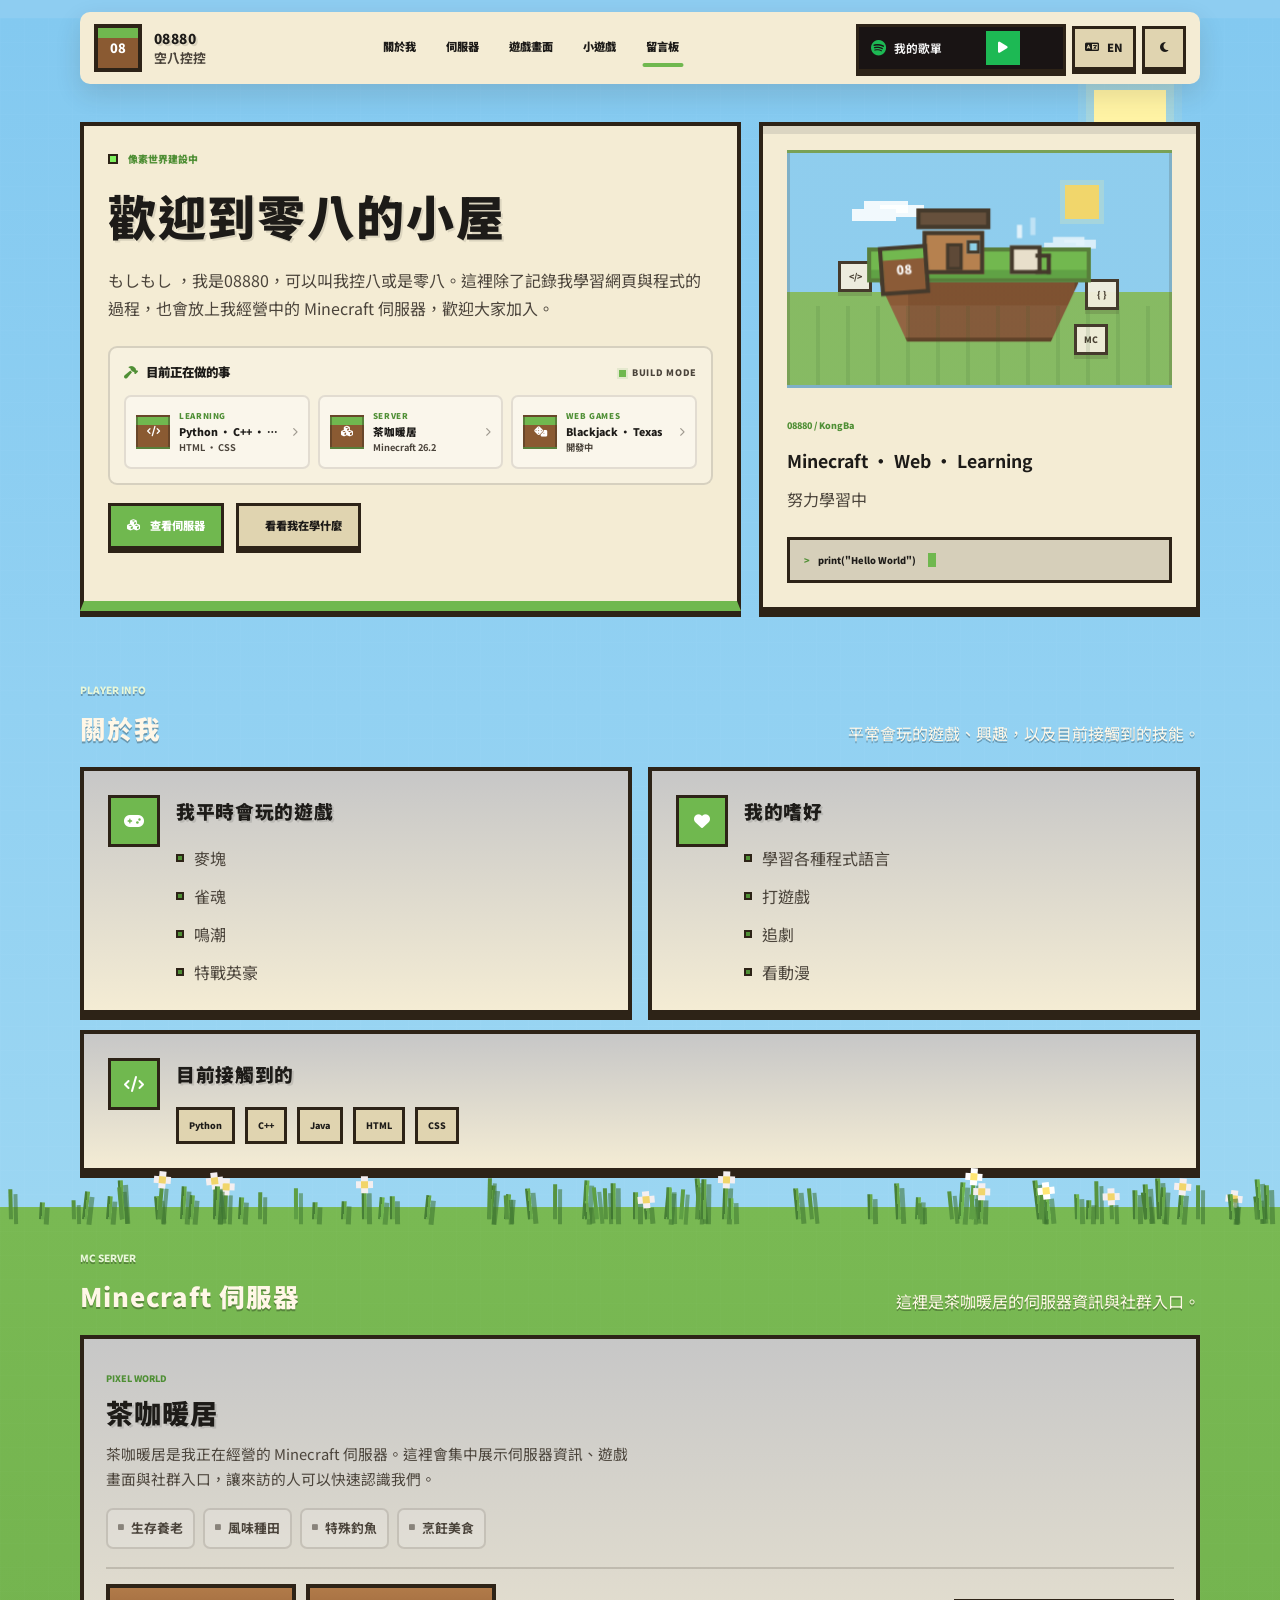
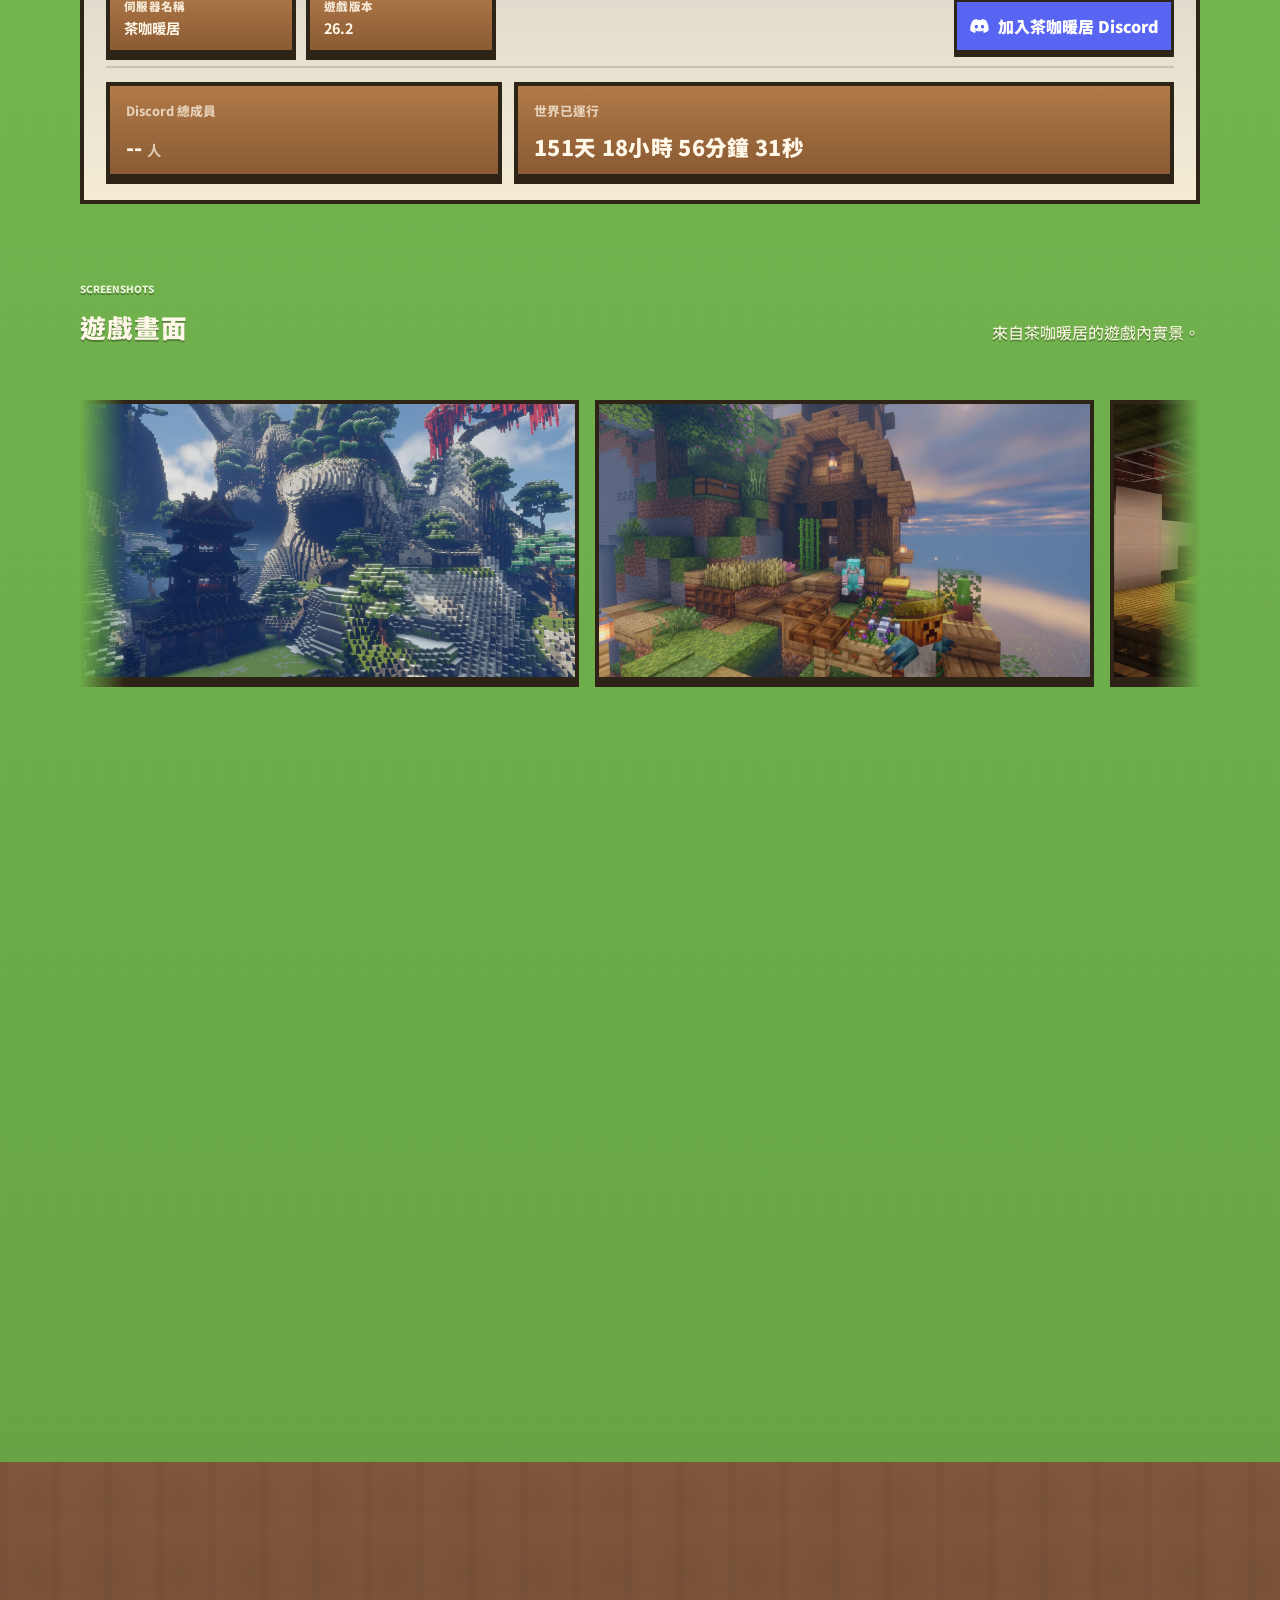
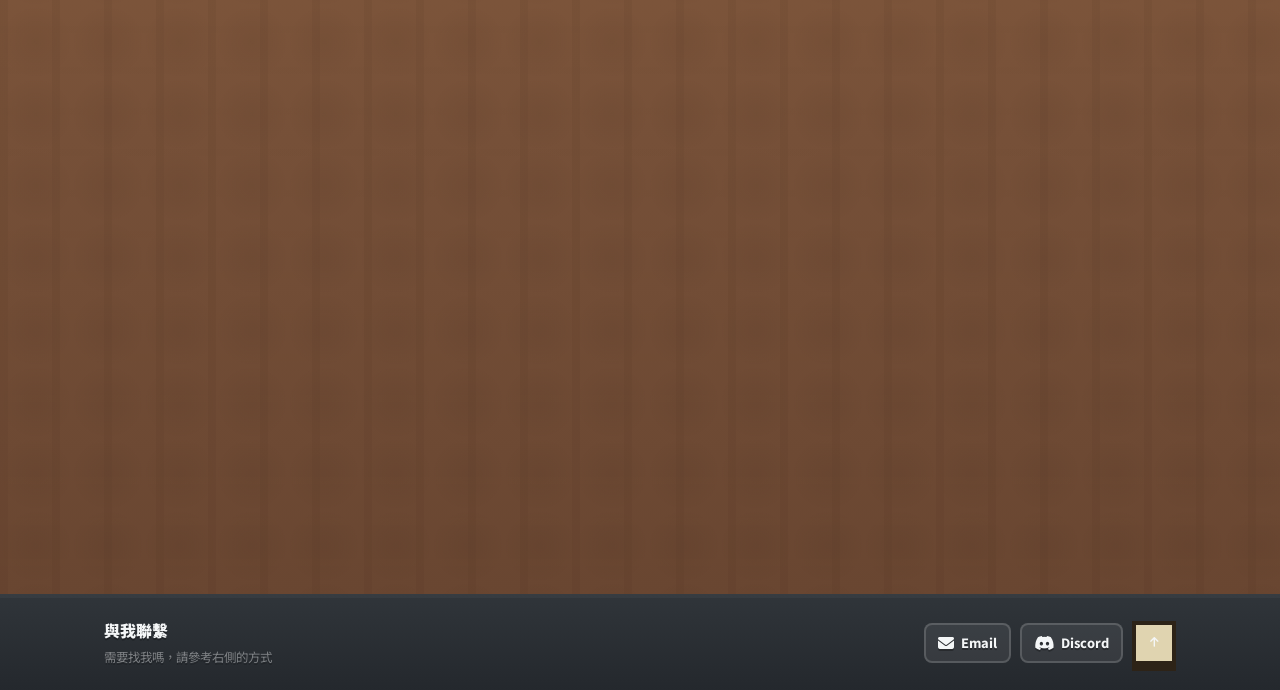
==== commit cef84bf9: "Add files via upload" ====
--- a/index.html
+++ b/index.html
@@ -11,7 +11,7 @@
 <link crossorigin="" href="https://fonts.gstatic.com" rel="preconnect"/>
 <link href="https://fonts.googleapis.com/css2?family=Noto+Sans+TC:wght@400;500;700;900&amp;display=swap" rel="stylesheet"/>
 <link href="https://cdnjs.cloudflare.com/ajax/libs/font-awesome/6.4.2/css/all.min.css" rel="stylesheet"/>
-<link href="style.css?v=50" rel="stylesheet"/>
+<link href="style.css?v=52" rel="stylesheet"/>
 </head>
 <body>
 <div class="topbar-reveal-zone" id="topbar-reveal-zone" aria-hidden="true"></div>
@@ -88,6 +88,59 @@
 <p class="intro-text">
                     もしもし ，我是08880，可以叫我控八或是零八。這裡除了記錄我學習網頁與程式的過程，也會放上我經營中的 Minecraft 伺服器，歡迎大家加入。
                 </p>
+
+<div class="hero-status-board">
+<div class="hero-status-heading">
+<span class="hero-status-heading-main">
+<i class="fa-solid fa-hammer" aria-hidden="true"></i>
+<span class="hero-status-title">目前正在做的事</span>
+</span>
+
+<span class="hero-status-mode">
+<span class="hero-status-mode-dot" aria-hidden="true"></span>
+<span class="hero-status-mode-text">BUILD MODE</span>
+</span>
+</div>
+
+<div class="hero-status-grid">
+<a class="hero-status-item" href="#about">
+<span class="hero-status-item-icon" aria-hidden="true">
+<i class="fa-solid fa-code"></i>
+</span>
+<span class="hero-status-item-copy">
+<small class="hero-status-code-label">LEARNING</small>
+<strong class="hero-status-code-main">Python · C++ · Java</strong>
+<span class="hero-status-code-sub">HTML · CSS</span>
+</span>
+<i class="fa-solid fa-chevron-right hero-status-arrow" aria-hidden="true"></i>
+</a>
+
+<a class="hero-status-item" href="#server">
+<span class="hero-status-item-icon" aria-hidden="true">
+<i class="fa-solid fa-cubes"></i>
+</span>
+<span class="hero-status-item-copy">
+<small class="hero-status-server-label">SERVER</small>
+<strong class="hero-status-server-main">茶咖暖居</strong>
+<span class="hero-status-server-sub">Minecraft 26.2</span>
+</span>
+<i class="fa-solid fa-chevron-right hero-status-arrow" aria-hidden="true"></i>
+</a>
+
+<a class="hero-status-item" href="#goals">
+<span class="hero-status-item-icon" aria-hidden="true">
+<i class="fa-solid fa-dice"></i>
+</span>
+<span class="hero-status-item-copy">
+<small class="hero-status-games-label">WEB GAMES</small>
+<strong class="hero-status-games-main">Blackjack · Texas</strong>
+<span class="hero-status-games-sub">開發中</span>
+</span>
+<i class="fa-solid fa-chevron-right hero-status-arrow" aria-hidden="true"></i>
+</a>
+</div>
+</div>
+
 <div class="hero-actions">
 <a class="primary-btn hero-server-btn" href="#server">
 <i class="fa-solid fa-cubes"></i>
@@ -684,6 +737,17 @@
         heroServerBtn: "查看伺服器",
         heroSkillsBtn: "看看我在學什麼",
         heroPanelText: "努力學習中",
+        heroStatusTitle: "目前正在做的事",
+        heroStatusMode: "BUILD MODE",
+        heroStatusCodeLabel: "LEARNING",
+        heroStatusCodeMain: "Python · C++ · Java",
+        heroStatusCodeSub: "HTML · CSS",
+        heroStatusServerLabel: "SERVER",
+        heroStatusServerMain: "茶咖暖居",
+        heroStatusServerSub: "Minecraft 26.2",
+        heroStatusGamesLabel: "WEB GAMES",
+        heroStatusGamesMain: "Blackjack · Texas",
+        heroStatusGamesSub: "開發中",
         aboutEyebrow: "PLAYER INFO",
         aboutTitle: "關於我",
         aboutDescription: "平常會玩的遊戲、興趣，以及目前接觸到的技能。",
@@ -746,6 +810,17 @@
         heroServerBtn: "View server",
         heroSkillsBtn: "See what I'm learning",
         heroPanelText: "Learning hard",
+        heroStatusTitle: "What I'm building",
+        heroStatusMode: "BUILD MODE",
+        heroStatusCodeLabel: "LEARNING",
+        heroStatusCodeMain: "Python · C++ · Java",
+        heroStatusCodeSub: "HTML · CSS",
+        heroStatusServerLabel: "SERVER",
+        heroStatusServerMain: "茶咖暖居",
+        heroStatusServerSub: "Minecraft 26.2",
+        heroStatusGamesLabel: "WEB GAMES",
+        heroStatusGamesMain: "Blackjack · Texas",
+        heroStatusGamesSub: "In development",
         aboutEyebrow: "PLAYER INFO",
         aboutTitle: "About me",
         aboutDescription: "Games I play, hobbies I enjoy, and skills I'm currently learning.",
@@ -831,6 +906,17 @@
     setText('.hero-server-btn span', t.heroServerBtn);
     setText('.hero-skills-btn span', t.heroSkillsBtn);
     setText('.hero-panel-text', t.heroPanelText);
+    setText('.hero-status-title', t.heroStatusTitle);
+    setText('.hero-status-mode-text', t.heroStatusMode);
+    setText('.hero-status-code-label', t.heroStatusCodeLabel);
+    setText('.hero-status-code-main', t.heroStatusCodeMain);
+    setText('.hero-status-code-sub', t.heroStatusCodeSub);
+    setText('.hero-status-server-label', t.heroStatusServerLabel);
+    setText('.hero-status-server-main', t.heroStatusServerMain);
+    setText('.hero-status-server-sub', t.heroStatusServerSub);
+    setText('.hero-status-games-label', t.heroStatusGamesLabel);
+    setText('.hero-status-games-main', t.heroStatusGamesMain);
+    setText('.hero-status-games-sub', t.heroStatusGamesSub);
 
     setText('.about-eyebrow', t.aboutEyebrow);
     setText('.about-title', t.aboutTitle);
@@ -1713,6 +1799,39 @@
     document.body.classList.add(
         'is-game-modal-open'
     );
+
+    /*
+       Replay the radar from the center when the account panel opens.
+       The profile may have loaded while the modal was hidden, so without
+       this the user can miss the animation entirely.
+    */
+    if (currentGameProfile) {
+        if (radarAnimationFrame) {
+            cancelAnimationFrame(
+                radarAnimationFrame
+            );
+
+            radarAnimationFrame =
+                0;
+        }
+
+        currentRadarValues =
+            [0, 0, 0, 0, 0];
+
+        renderGameRadarFrame(
+            currentRadarValues
+        );
+
+        requestAnimationFrame(
+            () => {
+                updateGameRadar(
+                    currentGameProfile
+                        ?.stats ||
+                    {}
+                );
+            }
+        );
+    }
 }
 
 function closeGameAccount() {
@@ -1903,6 +2022,14 @@
         !gameRadarLabels
     ) {
         return;
+    }
+
+    gameRadarGrid.replaceChildren();
+    gameRadarAxes.replaceChildren();
+    gameRadarLabels.replaceChildren();
+
+    if (gameRadarDots) {
+        gameRadarDots.replaceChildren();
     }
 
     [25, 50, 75, 100]
@@ -5219,18 +5346,136 @@
             });
         }, { passive: true });
     }
-    const dockSectionLinks = Array.from(document.querySelectorAll('.desktop-nav .nav-link[href^="#"]'));
-    const dockSectionTargets = dockSectionLinks.map(link => {
-        const id = link.getAttribute('href')?.slice(1);
-        return { link, section: id ? document.getElementById(id) : null };
-    }).filter(item => item.section);
-    if ('IntersectionObserver' in window) {
-        const dockSectionObserver = new IntersectionObserver(entries => {
-            const visible = entries.filter(entry => entry.isIntersecting).sort((a,b) => b.intersectionRatio - a.intersectionRatio)[0];
-            if (!visible) return;
-            dockSectionTargets.forEach(item => item.link.classList.toggle('is-dock-active', item.section === visible.target));
-        }, { rootMargin: '-28% 0px -55% 0px', threshold: [0, .2, .45, .7] });
-        dockSectionTargets.forEach(item => dockSectionObserver.observe(item.section));
+    const dockSectionLinks = Array.from(
+        document.querySelectorAll(
+            '.desktop-nav .nav-link[href^="#"]'
+        )
+    );
+
+    const dockSectionTargets =
+        dockSectionLinks
+            .map(
+                link => {
+                    const id =
+                        link
+                            .getAttribute(
+                                'href'
+                            )
+                            ?.slice(1);
+
+                    return {
+                        link,
+                        section:
+                            id
+                                ? document.getElementById(
+                                    id
+                                )
+                                : null
+                    };
+                }
+            )
+            .filter(
+                item =>
+                    item.section
+            );
+
+    function setDockActiveLink(
+        activeLink
+    ) {
+        dockSectionLinks
+            .forEach(
+                link => {
+                    const isActive =
+                        link ===
+                        activeLink;
+
+                    link.classList.toggle(
+                        'is-dock-active',
+                        isActive
+                    );
+
+                    if (isActive) {
+                        link.setAttribute(
+                            'aria-current',
+                            'location'
+                        );
+                    } else {
+                        link.removeAttribute(
+                            'aria-current'
+                        );
+                    }
+                }
+            );
+    }
+
+    dockSectionLinks
+        .forEach(
+            link => {
+                link.addEventListener(
+                    'click',
+                    () => {
+                        setDockActiveLink(
+                            link
+                        );
+                    }
+                );
+            }
+        );
+
+    if (
+        'IntersectionObserver'
+        in window
+    ) {
+        const dockSectionObserver =
+            new IntersectionObserver(
+                entries => {
+                    const visible =
+                        entries
+                            .filter(
+                                entry =>
+                                    entry.isIntersecting
+                            )
+                            .sort(
+                                (a, b) =>
+                                    b.intersectionRatio -
+                                    a.intersectionRatio
+                            )[0];
+
+                    if (!visible) {
+                        return;
+                    }
+
+                    const active =
+                        dockSectionTargets
+                            .find(
+                                item =>
+                                    item.section ===
+                                    visible.target
+                            );
+
+                    if (active) {
+                        setDockActiveLink(
+                            active.link
+                        );
+                    }
+                },
+                {
+                    rootMargin:
+                        '-24% 0px -58% 0px',
+                    threshold:
+                        [0, .15, .35, .6]
+                }
+            );
+
+        dockSectionTargets
+            .forEach(
+                item => {
+                    dockSectionObserver
+                        .observe(
+                            item.section
+                        );
+                }
+            );
     }
 } catch (error) {
     console.warn(
--- a/style.css
+++ b/style.css
@@ -7028,3 +7028,645 @@
             flat !important;
     }
 }
+
+
+/* =========================================================
+   v51 — borderless Badlion-inspired dock indicator
+   + denser hero copy
+   ========================================================= */
+
+/* ---------- topbar: keep floating/reveal behavior, remove frame ---------- */
+
+@media (hover: hover) and (pointer: fine) {
+    .topbar {
+        border: 0 !important;
+        border-radius: 10px;
+        box-shadow:
+            0 10px 26px
+            rgba(48, 39, 27, .14) !important;
+    }
+
+    .desktop-nav {
+        gap: 4px;
+    }
+
+    .desktop-nav .nav-link {
+        position: relative;
+        overflow: visible;
+        border: 0 !important;
+        background: transparent !important;
+        padding:
+            11px 13px
+            13px !important;
+        border-radius: 0 !important;
+        box-shadow: none !important;
+        transform-origin:
+            center center;
+    }
+
+    .desktop-nav .nav-link:hover,
+    .desktop-nav .nav-link:focus-visible,
+    .desktop-nav .nav-link.is-dock-active {
+        border: 0 !important;
+        background:
+            transparent !important;
+    }
+
+    /*
+       One indicator does both states:
+       hover -> short green line
+       active -> long green line
+    */
+    .desktop-nav .nav-link::after {
+        content: "";
+        position: absolute;
+        left: 50%;
+        bottom: 3px;
+        width: 14px;
+        height: 3px;
+        border-radius: 2px;
+        background:
+            var(--grass);
+        opacity: 0;
+        transform:
+            translateX(-50%)
+            scaleX(.45);
+        transform-origin:
+            center;
+        transition:
+            width .22s
+                cubic-bezier(
+                    .22,.61,.36,1
+                ),
+            height .18s ease,
+            opacity .14s ease,
+            transform .22s
+                cubic-bezier(
+                    .22,.61,.36,1
+                );
+    }
+
+    .desktop-nav
+    .nav-link:hover::after,
+    .desktop-nav
+    .nav-link:focus-visible::after {
+        width: 14px;
+        height: 3px;
+        opacity: 1;
+        transform:
+            translateX(-50%)
+            scaleX(1);
+    }
+
+    .desktop-nav
+    .nav-link.is-dock-active::after {
+        width:
+            calc(
+                100% - 18px
+            );
+        height: 4px;
+        opacity: 1;
+        transform:
+            translateX(-50%)
+            scaleX(1);
+    }
+
+    .desktop-nav
+    .nav-link.is-dock-active {
+        color:
+            var(--text);
+    }
+}
+
+/* Touch topbar stays accessible; just remove its outer frame too. */
+@media (hover: none), (pointer: coarse) {
+    .topbar {
+        border: 0 !important;
+        box-shadow:
+            0 7px 18px
+            rgba(48, 39, 27, .12) !important;
+    }
+}
+
+/* ---------- hero copy: compact "current build" board ---------- */
+
+.hero-copy {
+    display: flex;
+    flex-direction: column;
+    min-width: 0;
+}
+
+.hero-status-board {
+    margin-top: 24px;
+    padding:
+        14px;
+    border:
+        2px solid
+        rgba(48, 39, 27, .16);
+    border-radius:
+        9px;
+    background:
+        rgba(255,255,255,.26);
+}
+
+.hero-status-heading {
+    display: flex;
+    align-items: center;
+    justify-content:
+        space-between;
+    gap: 12px;
+    margin-bottom:
+        11px;
+}
+
+.hero-status-heading-main,
+.hero-status-mode {
+    display: inline-flex;
+    align-items: center;
+}
+
+.hero-status-heading-main {
+    gap: 8px;
+    min-width: 0;
+    color:
+        var(--text);
+    font-size:
+        .78rem;
+    font-weight: 900;
+}
+
+.hero-status-heading-main i {
+    color:
+        var(--grass-2);
+}
+
+.hero-status-mode {
+    flex: 0 0 auto;
+    gap: 6px;
+    color:
+        var(--text-soft);
+    font-size:
+        .56rem;
+    font-weight: 900;
+    letter-spacing:
+        .08em;
+}
+
+.hero-status-mode-dot {
+    width: 7px;
+    height: 7px;
+    background:
+        var(--grass);
+    box-shadow:
+        0 0 0 2px
+        rgba(95,163,77,.12);
+}
+
+.hero-status-grid {
+    display: grid;
+    grid-template-columns:
+        repeat(
+            3,
+            minmax(0, 1fr)
+        );
+    gap: 8px;
+}
+
+.hero-status-item {
+    position: relative;
+    display: grid;
+    grid-template-columns:
+        34px
+        minmax(0, 1fr)
+        auto;
+    align-items: center;
+    gap: 9px;
+    min-width: 0;
+    min-height: 74px;
+    padding:
+        10px;
+    color:
+        inherit;
+    text-decoration: none;
+    border:
+        2px solid
+        rgba(48,39,27,.12);
+    border-radius:
+        7px;
+    background:
+        rgba(255,255,255,.38);
+    transition:
+        transform .16s ease,
+        background .16s ease,
+        border-color .16s ease;
+}
+
+.hero-status-item-icon {
+    display: grid;
+    width: 34px;
+    height: 34px;
+    place-items: center;
+    background:
+        linear-gradient(
+            180deg,
+            var(--grass)
+                0 26%,
+            var(--dirt)
+                26% 100%
+        );
+    border:
+        2px solid
+        rgba(48,39,27,.38);
+    color: #fff;
+    font-size:
+        .66rem;
+}
+
+.hero-status-item-copy {
+    display: flex;
+    flex-direction: column;
+    min-width: 0;
+    line-height: 1.25;
+}
+
+.hero-status-item-copy small {
+    color:
+        var(--grass-2);
+    font-size:
+        .5rem;
+    font-weight: 900;
+    letter-spacing:
+        .08em;
+}
+
+.hero-status-item-copy strong {
+    margin-top: 4px;
+    overflow: hidden;
+    color:
+        var(--text);
+    font-size:
+        .66rem;
+    font-weight: 900;
+    text-overflow:
+        ellipsis;
+    white-space:
+        nowrap;
+}
+
+.hero-status-item-copy > span {
+    margin-top: 4px;
+    overflow: hidden;
+    color:
+        var(--text-soft);
+    font-size:
+        .58rem;
+    font-weight: 700;
+    text-overflow:
+        ellipsis;
+    white-space:
+        nowrap;
+}
+
+.hero-status-arrow {
+    color:
+        var(--text-soft);
+    font-size:
+        .56rem;
+    opacity: .52;
+    transition:
+        transform .16s ease,
+        opacity .16s ease;
+}
+
+@media (hover: hover) and (pointer: fine) {
+    .hero-status-item:hover {
+        transform:
+            translateY(-2px);
+        border-color:
+            rgba(95,163,77,.34);
+        background:
+            rgba(255,255,255,.58);
+    }
+
+    .hero-status-item:hover
+    .hero-status-arrow {
+        opacity: 1;
+        transform:
+            translateX(2px);
+    }
+}
+
+.hero-status-item:active {
+    transform:
+        translateY(1px)
+        !important;
+}
+
+.hero-actions {
+    margin-top:
+        18px;
+}
+
+/* Dark theme */
+body[data-theme="dark"]
+.hero-status-board {
+    border-color:
+        rgba(255,255,255,.08);
+    background:
+        rgba(15,19,16,.16);
+}
+
+body[data-theme="dark"]
+.hero-status-item {
+    border-color:
+        rgba(255,255,255,.08);
+    background:
+        rgba(17,21,18,.28);
+}
+
+@media (hover: hover) and (pointer: fine) {
+    body[data-theme="dark"]
+    .hero-status-item:hover {
+        border-color:
+            rgba(112,176,76,.34);
+        background:
+            rgba(24,29,25,.48);
+    }
+}
+
+/* Keep the new hero density comfortable on narrow screens. */
+@media (max-width: 720px) {
+    .hero-status-board {
+        margin-top: 20px;
+        padding: 12px;
+    }
+
+    .hero-status-heading {
+        align-items:
+            flex-start;
+    }
+
+    .hero-status-grid {
+        grid-template-columns:
+            1fr;
+    }
+
+    .hero-status-item {
+        min-height: 66px;
+    }
+
+    .hero-status-item-copy strong {
+        font-size:
+            .72rem;
+    }
+
+    .hero-status-item-copy > span {
+        font-size:
+            .62rem;
+    }
+}
+
+@media (max-width: 390px) {
+    .hero-status-mode {
+        display: none;
+    }
+}
+
+
+/* =========================================================
+   v52 — stronger game CTA + radar fix
+   ========================================================= */
+
+/* ---------- stronger game launch button ---------- */
+
+.game-card-footer {
+    align-items: center;
+}
+
+.game-enter-btn {
+    position: relative;
+    min-width: 148px;
+    min-height: 46px;
+    padding: 11px 18px !important;
+    border: 2px solid rgba(48, 39, 27, .44) !important;
+    border-radius: 7px !important;
+
+    background:
+        linear-gradient(
+            180deg,
+            #79bb57 0%,
+            #659e49 100%
+        ) !important;
+
+    color: #fff !important;
+    font-size: .82rem !important;
+    font-weight: 900 !important;
+    letter-spacing: .02em;
+
+    opacity: 1 !important;
+    cursor: pointer !important;
+
+    box-shadow:
+        0 4px 0
+        rgba(54, 84, 42, .78),
+        inset 0 1px 0
+        rgba(255, 255, 255, .22);
+
+    display: inline-flex;
+    align-items: center;
+    justify-content: center;
+    gap: 9px;
+
+    transition:
+        transform .15s ease,
+        filter .15s ease,
+        box-shadow .15s ease,
+        background .15s ease;
+}
+
+.game-enter-btn::after {
+    content: "›";
+    display: inline-block;
+    font-size: 1rem;
+    line-height: 1;
+    transform: translateY(-1px);
+    transition:
+        transform .15s ease;
+}
+
+@media (hover: hover) and (pointer: fine) {
+    .game-enter-btn:hover {
+        transform:
+            translateY(-2px) !important;
+
+        filter:
+            brightness(1.05);
+
+        box-shadow:
+            0 6px 0
+            rgba(54, 84, 42, .78),
+            inset 0 1px 0
+            rgba(255, 255, 255, .24);
+    }
+
+    .game-enter-btn:hover::after {
+        transform:
+            translate(3px, -1px);
+    }
+}
+
+.game-enter-btn:active {
+    transform:
+        translateY(2px)
+        scale(.99) !important;
+
+    box-shadow:
+        0 1px 0
+        rgba(54, 84, 42, .78),
+        inset 0 1px 0
+        rgba(255,255,255,.16) !important;
+}
+
+html[data-theme="dark"]
+.game-enter-btn {
+    border-color:
+        rgba(0,0,0,.48) !important;
+
+    background:
+        linear-gradient(
+            180deg,
+            #6ea84f 0%,
+            #598a40 100%
+        ) !important;
+}
+
+@media (max-width: 560px) {
+    .game-card-footer {
+        align-items: stretch;
+        flex-direction: column;
+    }
+
+    .game-card-footer > span {
+        justify-content: flex-start;
+    }
+
+    .game-enter-btn {
+        width: 100%;
+        min-height: 48px;
+    }
+}
+
+/* ---------- radar: make every ring fully visible ---------- */
+
+/*
+   v49 used stroke-dasharray: 230 on the pentagon rings.
+   The outer pentagon perimeter is much longer than 230px,
+   so the browser rendered a large gap and the radar looked incomplete.
+*/
+.game-radar-ring,
+.game-radar-axis {
+    stroke-dasharray: none !important;
+    stroke-dashoffset: 0 !important;
+}
+
+.game-radar-ring {
+    opacity: .17;
+}
+
+.game-radar-axis {
+    opacity: .13;
+}
+
+.game-radar-value {
+    stroke-width: 2.4 !important;
+    vector-effect:
+        non-scaling-stroke;
+}
+
+.game-radar-dot {
+    vector-effect:
+        non-scaling-stroke;
+}
+
+/* Use opacity/scale for intro instead of "drawing" a dashed polygon. */
+.game-account-modal.is-open
+.game-radar-ring {
+    animation:
+        radar-ring-pop
+        .36s
+        cubic-bezier(.16, 1, .3, 1)
+        both;
+}
+
+.game-account-modal.is-open
+.game-radar-axis {
+    animation:
+        radar-axis-in
+        .32s ease
+        both;
+}
+
+@keyframes radar-ring-pop {
+    from {
+        opacity: 0;
+        transform:
+            scale(.94);
+        transform-origin:
+            130px 120px;
+    }
+
+    to {
+        opacity: .17;
+        transform:
+            scale(1);
+        transform-origin:
+            130px 120px;
+    }
+}
+
+@keyframes radar-axis-in {
+    from {
+        opacity: 0;
+    }
+
+    to {
+        opacity: .13;
+    }
+}
+
+/* Slightly more breathing room around labels. */
+.game-radar-only {
+    padding:
+        4px 8px 8px;
+}
+
+.game-radar-only
+#game-radar-svg {
+    width:
+        min(
+            350px,
+            100%
+        ) !important;
+    overflow: visible !important;
+}
+
+@media (max-width: 600px) {
+    .game-radar-only
+    #game-radar-svg {
+        width:
+            min(
+                330px,
+                100%
+            ) !important;
+    }
+}
+
+@media (prefers-reduced-motion: reduce) {
+    .game-account-modal.is-open
+    .game-radar-ring,
+    .game-account-modal.is-open
+    .game-radar-axis {
+        animation:
+            none !important;
+    }
+}
